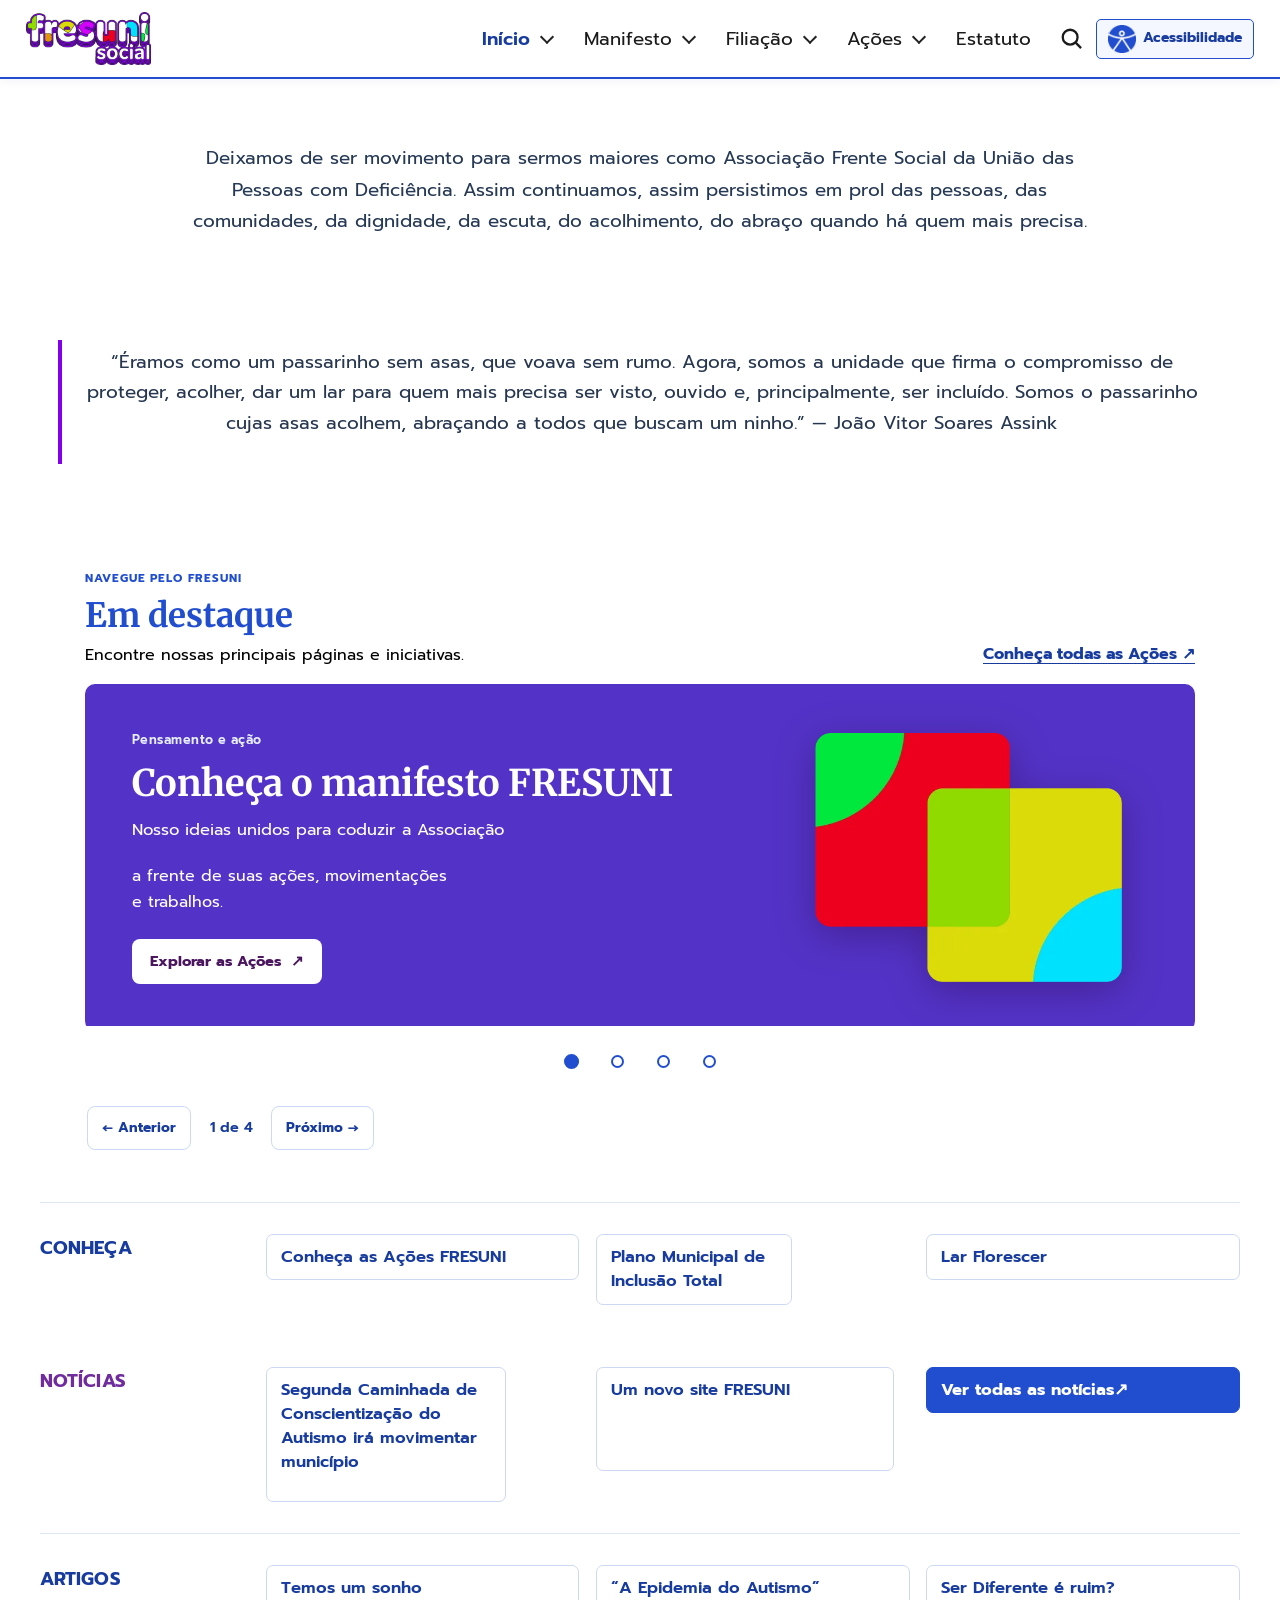
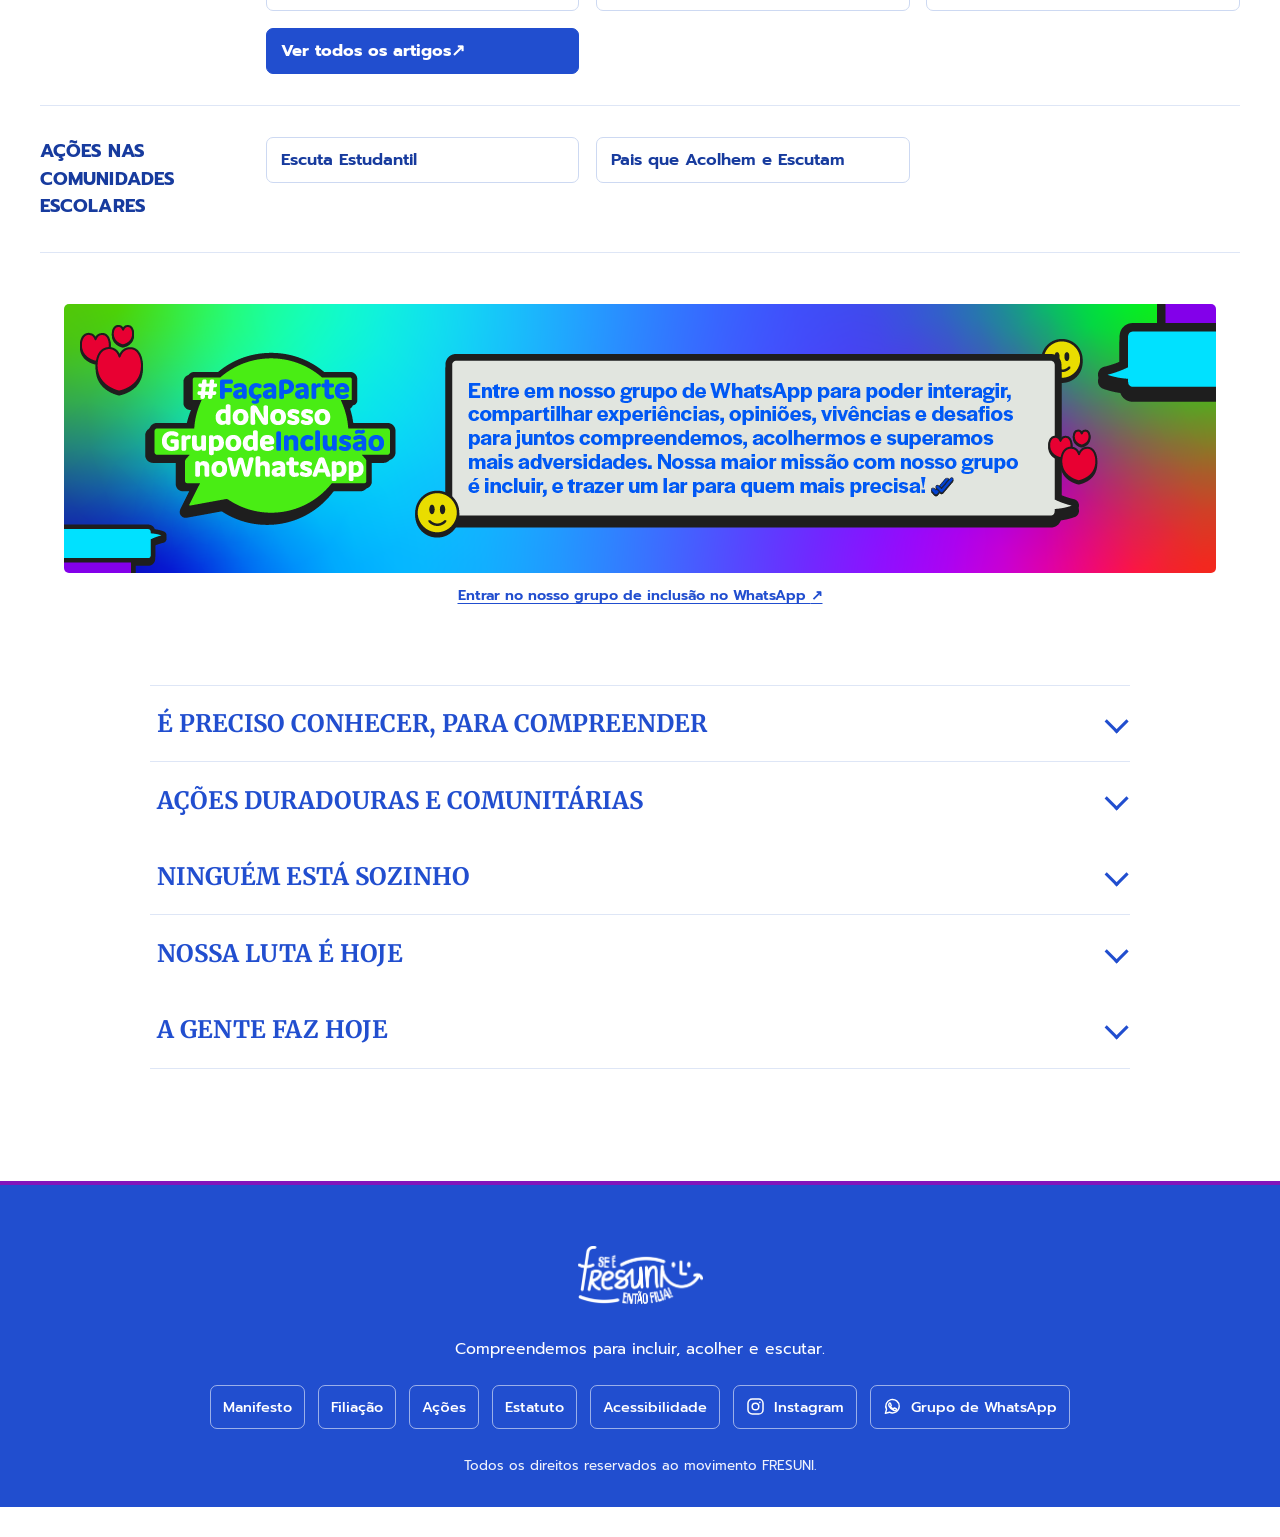
==== index.html @ cda32ac7 "Atualiza conteúdo do site FRESUNI pelo editor" ====
<!doctype html>
<html lang="pt-BR" style="--text-scale: 1.1; font-size: 17.6px;" data-lt-installed="true" class="js-motion"><head>
<meta charset="utf-8">
<meta content="width=device-width,initial-scale=1" name="viewport">
<meta content="#214ECF" name="theme-color">
<meta content="FRESUNI — acolhimento, escuta, dignidade e inclusão das pessoas com deficiência em Otacílio Costa." name="description">
<meta content="light" name="color-scheme">
<title>Início | FRESUNI</title>
<link href="https://fonts.googleapis.com" rel="preconnect"><link crossorigin="" href="https://fonts.gstatic.com" rel="preconnect"><link href="[data-uri]" rel="icon" type="image/png"><style>/* FRESUNI SOCIAL — reconstrução visual inspirada no site institucional. */
:root{--ink:#000;--purple:#8300ea;--purple-dark:#6b00bf;--muted:#4c4c4c;--line:#e5dde9;--surface:#fff;--paper:#fff;--text-scale:1;--focus:#d15c00;color-scheme:light;}
*{box-sizing:border-box}html{font-size:16px;scroll-padding-top:110px;scroll-behavior:smooth}body{margin:0;background:#fff;color:var(--ink);font:400 1rem/1.65 Prompt,Arial,sans-serif;-webkit-font-smoothing:antialiased;overflow-wrap:break-word}button,input,summary{font:inherit}button{cursor:pointer}a{color:var(--purple);text-underline-offset:.2em}a:hover{text-decoration:underline}a:focus-visible,button:focus-visible,summary:focus-visible,input:focus-visible{outline:3px solid var(--focus);outline-offset:4px;border-radius:2px}::selection{background:#edddff;color:#250047}[hidden],.site-page[hidden]{display:none!important}.sr-only{position:absolute!important;width:1px!important;height:1px!important;padding:0!important;margin:-1px!important;overflow:hidden!important;clip:rect(0,0,0,0)!important;white-space:nowrap!important;border:0!important}.skip-link{position:fixed;top:-100px;left:16px;z-index:500;background:#fff;padding:12px 18px;border:2px solid var(--purple)}.skip-link:focus{top:5px}h1,h2,h3{margin:0 0 .65em;font-family:Merriweather,Georgia,serif;font-weight:700;line-height:1.5;color:var(--purple)}p{margin:0 0 1.15em}blockquote{margin:0}svg{vertical-align:middle}
.site-header{background:#fff;position:sticky;top:0;z-index:200;border-bottom:1px solid transparent;transition:box-shadow .3s,border-color .3s}.site-header:has(.is-open),.site-header:has(.nav-open){box-shadow:0 10px 24px rgba(0,0,0,.06);border-color:#eee}.header-inner{min-height:77px;padding:6px clamp(18px,2vw,40px);display:flex;align-items:center;gap:22px;width:100%}.brand{display:inline-flex;align-items:center;margin-right:auto;flex-shrink:0}.brand img{width:125px;height:auto;display:block;transition:transform .25s}.brand:hover img{transform:translateY(-2px)}.main-nav{display:flex;align-items:center;gap:24px;margin-left:auto}.nav-group{display:flex;align-items:center;position:relative;gap:4px}.nav-root{color:#1b1b1b;text-decoration:none;font-size:1.16rem;line-height:1.4;font-weight:400;white-space:nowrap;transition:color .2s}.nav-root.active{font-weight:600}.nav-root:hover,.nav-root:focus-visible{color:var(--purple);text-decoration:none}.nav-drop{display:flex;align-items:center;justify-content:center;width:26px;height:34px;border:0;background:transparent;color:#222}.chevron{display:block;width:10px;height:10px;border:solid currentColor;border-width:0 2.5px 2.5px 0;transform:translateY(-2px) rotate(45deg);transition:transform .2s}.nav-group.is-open .chevron{transform:translateY(2px) rotate(225deg)}.subnav{position:absolute;display:none;top:calc(100% + 12px);right:-15px;min-width:245px;max-width:340px;background:white;border:1px solid var(--line);box-shadow:0 16px 35px #25004714;padding:7px;z-index:205;border-radius:5px}.nav-group.is-open .subnav{display:grid;gap:2px}.subnav a{padding:11px 13px;white-space:normal;font-size:.94rem;color:#161616;text-decoration:none;border-radius:3px}.subnav a:hover,.subnav a:focus-visible{background:#f6effc;color:var(--purple)}.header-actions{display:flex;align-items:center;gap:6px}.icon-button{border:0;background:transparent;color:#1a1a1a;width:37px;height:40px;display:grid;place-items:center;border-radius:5px}.icon-button:hover,.accessibility summary:hover{color:var(--purple);background:#faf5ff}.mobile-toggle{display:none}.accessibility{position:relative}.accessibility summary{display:flex;align-items:center;justify-content:center;list-style:none;width:38px;height:40px;border-radius:5px;cursor:pointer;color:#1a1a1a}.accessibility summary::-webkit-details-marker{display:none}.access-panel{position:absolute;right:0;top:calc(100% + 12px);width:min(320px,90vw);background:#fff;border:1px solid var(--line);box-shadow:0 14px 40px #0002;border-radius:6px;padding:18px;z-index:205}.panel-title{font-weight:700;margin-bottom:12px}.access-row{display:flex;align-items:center;justify-content:space-between;gap:10px;margin-bottom:12px}.stepper{display:flex;gap:5px}.stepper button,.access-choice,.access-reset{background:#fff;color:#111;border:1px solid #bababa;border-radius:4px;padding:8px 11px;min-height:40px}.access-choice,.access-reset{display:block;width:100%;text-align:left;margin-top:8px}.access-choice[aria-pressed="true"]{background:#27003c;color:#fff}.access-panel a{display:block;font-size:.88rem;margin-top:12px}
.home-wrap{max-width:1480px;margin:0 auto;padding:0 40px}.home-opening{padding:115px 0 24px;text-align:center}.opening-intro{font-size:1.16rem;line-height:1.6;max-width:1430px;margin:0 auto 72px}.opening-quote{font-size:1.16rem;line-height:1.65;max-width:1450px;margin:0 auto;text-align:center}.opening-quote p{margin:0}.opening-quote cite{font-style:normal;display:inline}.home-directory{margin:50px auto 0;max-width:1280px;padding-bottom:40px}.directory-row{display:grid;grid-template-columns:200px 1fr;gap:30px;align-items:start;margin:0 0 65px}.directory-row h2{font:700 1.15rem/1.5 Prompt,sans-serif;color:#000;text-align:center;letter-spacing:-.03em;margin:1px 0 0}.directory-links{display:grid;grid-template-columns:repeat(3,minmax(0,1fr));gap:22px 50px;align-items:start}.directory-links a{font-size:1.18rem;line-height:1.5;color:var(--purple);text-decoration:none;transition:transform .2s,color .2s}.directory-links a:hover{text-decoration:underline;text-underline-offset:5px;transform:translateX(3px)}.home-values{max-width:980px;margin:18px auto 100px;padding:12px 0}.value-section{margin:0 0 69px}.value-section h2{font:700 1.5rem/1.5 Merriweather,Georgia,serif;color:var(--purple);margin:0 0 19px}.value-section p{font-size:1rem;line-height:1.85}.closing-memory{font-family:Merriweather,Georgia,serif;font-weight:400;color:#313131;font-size:1.08rem;line-height:1.85;border-left:3px solid var(--purple);padding-left:20px;margin-top:37px}
.container{width:min(100% - 56px,1160px);margin:0 auto}.page-shell{padding-top:45px;padding-bottom:100px;min-height:60vh}.breadcrumbs{font-size:.85rem;color:#5a5a5a;display:flex;gap:10px;flex-wrap:wrap;margin-bottom:39px}.breadcrumbs a{text-decoration:none}.breadcrumb-sep{color:#999}.page-heading{padding-bottom:26px;max-width:900px}.eyebrow{display:block;text-transform:uppercase;font:600 .75rem/1.5 Prompt,sans-serif;letter-spacing:.09em;color:#6f6f6f;margin-bottom:10px}.page-heading h1{font:700 1.5rem/1.5 Merriweather,Georgia,serif;color:var(--purple);margin-bottom:12px}.page-lead{font-size:1.06rem;max-width:800px}.prose{max-width:880px;font-size:1rem;line-height:1.88}.prose h2{font:700 1.5rem/1.5 Merriweather,Georgia,serif;color:var(--purple);margin:44px 0 15px}.prose h3{font:700 1.22rem/1.6 Merriweather,Georgia,serif;color:var(--purple);margin:29px 0 12px}.prose p{margin-bottom:1.2em}.prose li{margin-bottom:.45em}.prose .heading-link{font:400 .7rem/1 Prompt,sans-serif;color:#9a9a9a;text-decoration:none}.reading-layout{display:grid;grid-template-columns:minmax(0,1fr) 232px;gap:54px;align-items:start}.reading-layout>.prose{max-width:none}.in-page-index{position:sticky;top:104px;border-left:2px solid var(--line);padding:16px 16px 16px 20px;max-height:calc(100vh - 130px);overflow-y:auto}.in-page-index h2{font:700 .98rem/1.6 Prompt,sans-serif;color:#222;margin:0 0 15px}.in-page-index a{display:block;text-decoration:none;font-size:.85rem;margin:8px 0}.in-page-index a:hover{text-decoration:underline}.axes-links{display:grid;gap:3px}.intro-note{margin-bottom:25px;border-left:4px solid var(--purple);padding:12px 19px;background:#fcf9fe}.intro-note p{margin:0}.pmit-controls{margin:45px 0 30px;border-top:1px solid var(--line);border-bottom:1px solid var(--line);padding:25px 0;display:flex;justify-content:space-between;gap:30px;align-items:center}.pmit-controls h2{margin:5px 0 10px}.pmit-search{min-width:290px}.pmit-search label{display:block;font-weight:600;margin-bottom:8px}.small-muted,.pmit-search p{font-size:.86rem;color:#555}.pmit-search input,input[type=search]{width:100%;padding:11px 12px;min-height:45px;border:1px solid #8c8c8c;border-radius:3px;background:#fff;color:#111}.axis-section{padding:23px 0 36px;border-bottom:1px solid var(--line);scroll-margin-top:120px}.axis-heading{margin-bottom:15px}.axis-heading .axis-tag{display:block;color:#333;font-weight:700;font-size:.85rem}.axis-heading h2{margin:2px 0 10px}.axis-total{font-size:.8rem;color:#555}.proposals{list-style:none;padding:0;margin:0;display:grid;gap:0}.proposals li{display:grid;grid-template-columns:34px 1fr;gap:12px;padding:14px 0;border-bottom:1px solid #f1eef3;scroll-margin-top:115px}.meta-number{font-size:.83rem;font-weight:700;color:var(--purple)}.axis-section h2{font-size:1.4rem}.return-links{margin-top:45px}.mobile-axes{display:none}.card-grid{display:grid;grid-template-columns:repeat(2,minmax(0,1fr));gap:22px;max-width:980px}.content-card{border:1px solid var(--line);background:#fff;padding:22px 25px;display:flex;flex-direction:column;align-items:start;text-decoration:none;min-height:165px;transition:border-color .22s,transform .22s,box-shadow .22s}.content-card:hover{border-color:var(--purple);transform:translateY(-3px);box-shadow:0 10px 20px #7300c911}.content-card h3{font:700 1.25rem/1.55 Merriweather,Georgia,serif;color:var(--purple);margin:7px 0}.content-card p{color:#333;font-size:.94rem}.card-eyebrow{font-size:.75rem;color:#666}.card-action{color:var(--purple);font-weight:600;font-size:.87rem;margin-top:auto}.collection-intro{max-width:750px}.btn{display:inline-flex;gap:8px;align-items:center;justify-content:center;min-height:44px;padding:9px 18px;text-decoration:none;border-radius:4px;font-weight:600;transition:background .2s,transform .2s}.btn.primary{background:var(--purple);color:white}.btn.primary:hover{background:var(--purple-dark);transform:translateY(-2px);text-decoration:none}.btn.secondary{border:1px solid var(--purple)}.text-list{padding-left:24px}.front-list p{padding:8px 0;border-bottom:1px solid #f1eef3}.people-list section{margin:0 0 35px}.people-list section p{font-size:1.08rem}.subpage-links{display:flex;gap:25px;flex-wrap:wrap;margin-top:35px}.form-embed{border:1px solid var(--line);width:min(100%,840px);margin:25px 0;background:#fff}.form-embed iframe{border:0;width:100%;min-height:780px;display:block}.statute-text{margin-top:35px;border-top:2px solid var(--line);padding-top:25px}.statute-text p{margin-bottom:11px;font-size:.95rem}.statute-text .statute-chapter{margin:48px 0 22px;font-size:1.25rem;text-transform:none}.statute-item{padding-left:21px}.statute-article{margin-top:20px;font-weight:500}.statute-title{font-weight:700;text-align:center}.site-footer{border-top:1px solid var(--line);background:#fff}.footer-inner{max-width:1100px;margin:auto;text-align:center;padding:40px 22px 26px}.footer-logo img{width:105px;height:auto}.footer-inner p{font-size:.95rem;margin:15px 0 20px}.footer-inner nav{display:flex;flex-wrap:wrap;justify-content:center;gap:12px 28px;margin-bottom:25px}.footer-inner nav a{font-size:.9rem;text-decoration:none}.footer-inner nav a:hover{text-decoration:underline}.footer-inner small{font-size:.75rem;color:#555}
#site-search{border:1px solid var(--line);background:#fff;width:min(650px,calc(100% - 24px));max-height:min(85vh,780px);padding:0;box-shadow:0 22px 70px #0003}#site-search::backdrop{background:#14001ec0}.search-dialog{padding:26px}.search-heading{display:flex;justify-content:space-between;gap:15px;align-items:center}.search-heading h2{font:700 1.4rem/1.5 Merriweather,Georgia,serif;color:var(--purple);margin:0}.search-dialog label{display:block;margin:20px 0 8px;font-weight:600}.search-status{font-size:.86rem;color:#5a5a5a;margin:14px 0}.search-results{max-height:43vh;overflow:auto;display:grid;gap:9px}.search-result{display:block;border:1px solid var(--line);padding:10px 13px;text-decoration:none}.search-result:hover{background:#fbf5ff}.search-result span,.search-result small,.search-result strong{display:block}.search-result strong{color:var(--purple)}.search-result small{color:#555;font-size:.83rem}.result-type{font-size:.72rem;color:#666}
.js-motion [data-reveal]{opacity:0;transform:translateY(13px);transition:opacity .75s ease,transform .75s ease}.js-motion [data-reveal].is-visible{opacity:1;transform:translateY(0)}.reduce-motion *, .reduce-motion *::before,.reduce-motion *::after{animation:none!important;transition:none!important;scroll-behavior:auto!important}
html.high-contrast{--purple:#51009a;--purple-dark:#32005c;--line:#666;--focus:#000}html.high-contrast body{background:#fff;color:#000}html.high-contrast .site-header{border-bottom:1px solid #000}html.high-contrast a{text-decoration:underline}html.high-contrast .btn.primary{background:#3c005a;color:#fff}
@media(max-width:1120px){.main-nav{gap:13px}.nav-root{font-size:1.02rem}.header-inner{padding-inline:20px}.directory-row{grid-template-columns:170px 1fr}.directory-links{column-gap:25px}}
@media(max-width:850px){.header-inner{min-height:73px}.brand img{width:113px}.mobile-toggle{display:grid}.main-nav{display:none;position:absolute;top:100%;left:0;right:0;background:white;border-top:1px solid var(--line);box-shadow:0 15px 30px #0001;padding:14px 24px 24px;max-height:calc(100dvh - 73px);overflow:auto;flex-direction:column;align-items:stretch;gap:5px}.main-nav.nav-open{display:flex}.nav-group{display:grid;grid-template-columns:1fr 46px;column-gap:0}.nav-root,.nav-drop{min-height:47px;display:flex;align-items:center}.nav-root{padding:8px 10px;font-size:1.05rem}.nav-drop{height:47px;width:46px}.subnav{position:static;grid-column:1/-1;max-width:none;width:100%;border:0;border-left:3px solid var(--purple);box-shadow:none;border-radius:0;padding-left:10px}.nav-group.is-open .subnav{display:grid}.opening-intro,.opening-quote{font-size:1.05rem}.home-opening{padding-top:70px}.directory-row{grid-template-columns:1fr;gap:16px;margin-bottom:48px}.directory-row h2{text-align:left}.directory-links{grid-template-columns:repeat(2,minmax(0,1fr));gap:14px 22px}.directory-links a{font-size:1.02rem}.home-wrap{padding-inline:26px}.reading-layout{grid-template-columns:1fr}.in-page-index{position:static;max-height:none}.desktop-index{display:none}.pmit-controls{flex-direction:column;align-items:stretch}.pmit-search{min-width:0}.form-embed iframe{min-height:700px}}
@media(max-width:560px){.header-inner{padding-inline:13px;gap:7px}.brand img{width:106px}.icon-button{width:34px}.home-wrap{padding:0 19px}.home-opening{padding-top:49px}.opening-intro{font-size:1rem;margin-bottom:45px}.opening-quote{font-size:1.02rem}.home-directory{margin-top:54px}.directory-row{margin-bottom:43px}.directory-links{grid-template-columns:1fr;gap:10px}.directory-row h2{font-size:1.12rem}.directory-links a{font-size:1.03rem}.home-values{margin-top:10px}.value-section{margin-bottom:48px}.value-section h2{font-size:1.25rem}.container{width:min(100% - 34px,1160px)}.page-shell{padding-top:27px;padding-bottom:65px}.breadcrumbs{margin-bottom:26px}.page-heading h1{font-size:1.5rem}.prose h2{font-size:1.35rem}.card-grid{grid-template-columns:1fr}.form-embed iframe{min-height:700px}.access-panel{right:-78px}.search-dialog{padding:17px}}
@media(prefers-reduced-motion:reduce){html{scroll-behavior:auto}.js-motion [data-reveal]{opacity:1!important;transform:none!important;transition:none!important}*,*::before,*::after{animation-duration:.01ms!important;transition-duration:.01ms!important}}
@media print{.site-header,.site-footer,.pmit-controls,.in-page-index,#site-search,.btn,.form-embed{display:none!important}body{color:#000!important;font-size:12pt}.page-shell{padding:0}.container{width:100%}.proposals li{break-inside:avoid}.js-motion [data-reveal]{opacity:1!important;transform:none!important}}


/* FRESUNI • melhorias de usabilidade e acessibilidade, 31/10/2026 */
.value-section{margin-bottom:14px}
.value-disclosure{border-bottom:1px solid var(--line)}
.value-summary{list-style:none;display:flex;justify-content:space-between;align-items:center;gap:16px;padding:19px 7px;min-height:70px;cursor:pointer;transition:background .2s ease,color .2s ease}
.value-summary::-webkit-details-marker{display:none}
.value-summary h2{margin:0;line-height:1.48}
.value-summary:hover{background:#f9f4fd}
.value-summary .disclosure-arrow{width:17px;height:17px;display:block;flex:0 0 17px;border-right:3px solid var(--purple);border-bottom:3px solid var(--purple);transform:rotate(45deg) translateY(-3px);transition:transform .22s ease}
.value-disclosure[open] .disclosure-arrow{transform:rotate(225deg) translateY(-3px)}
.value-content{padding:9px 12px 24px 7px;animation:expand-reading .24s ease both}
.value-content p{max-width:920px}
@keyframes expand-reading{from{opacity:.4;transform:translateY(-4px)}to{opacity:1;transform:translateY(0)}}
.whatsapp-invite{max-width:1152px;margin:8px auto 65px;text-align:center}
.whatsapp-banner{display:block;overflow:hidden;border-radius:5px;outline-offset:5px;transition:transform .25s ease,box-shadow .25s ease}
.whatsapp-banner img{display:block;width:100%;height:auto;object-fit:contain}
.whatsapp-banner:hover{transform:translateY(-2px);box-shadow:0 8px 20px #0002}
.whatsapp-underlink{font-weight:600;font-size:.9rem;margin:11px 0 0}
.site-page[data-route="/filiacao"] .page-heading{margin-inline:auto;text-align:center}
.site-page[data-route="/filiacao"] .page-article{max-width:940px;margin-inline:auto;text-align:center}
.site-page[data-route="/filiacao"] .form-embed{margin:26px auto;text-align:left}
.site-page[data-route="/filiacao"] .form-embed iframe{min-height:800px}
.pmit-form-embed{margin:24px auto;max-width:840px}
.pmit-form-embed iframe{min-height:800px}
.pmit-form-embed+ .small-muted{margin-top:12px}
.accessibility summary{width:auto;min-width:147px;padding:5px 11px;gap:7px;background:#f7efff;border:1px solid #8300ea;border-radius:5px;color:#6500b5;font-weight:700;line-height:1.3;font-size:.87rem}
.accessibility summary:hover{background:#ead8ff;color:#4f008e}
.access-panel{width:min(385px,94vw);max-height:min(76dvh,700px);overflow:auto;text-align:left}
.access-panel .panel-title{color:var(--purple);font-size:1.06rem;margin-bottom:6px}
.access-panel .panel-description,.access-panel .panel-hint{font-size:.82rem;line-height:1.55;color:#444;margin:5px 0 14px}
.access-choice,.access-reset{min-height:45px}
.access-choice[aria-pressed="true"]{background:#eee0ff;color:#350066;border-color:#8300ea;font-weight:700}
.floating-access{display:none;position:fixed;bottom:15px;left:15px;z-index:202;background:#8300ea;color:white;border:2px solid white;padding:8px 13px;border-radius:999px;font-size:.83rem;font-weight:700;min-height:46px;gap:8px;align-items:center;box-shadow:0 4px 18px #0005}
.floating-access:hover{background:#6500b5}
/* Tema escuro — cor das superfícies e textos, sem remover a identidade da marca. */
html.dark-mode{color-scheme:dark;--ink:#f8f4fc;--purple:#d9b0ff;--purple-dark:#e8cfff;--muted:#d5cddd;--line:#605569;--surface:#1b1721;--paper:#17131c;--focus:#ffdd68}
html.dark-mode body,html.dark-mode .site-page{background:#17131c;color:#f8f4fc}
html.dark-mode .site-header,html.dark-mode .site-footer,html.dark-mode .main-nav,html.dark-mode .subnav,html.dark-mode .access-panel,html.dark-mode .content-card,html.dark-mode .form-embed,html.dark-mode .search-result,html.dark-mode #site-search,html.dark-mode .access-choice,html.dark-mode .access-reset,html.dark-mode .stepper button{background:#211a29;color:#f8f4fc;border-color:#605569}
html.dark-mode .site-footer,html.dark-mode .site-header{border-color:#524858}
html.dark-mode .nav-root,html.dark-mode .nav-drop,html.dark-mode .icon-button,html.dark-mode .accessibility summary,html.dark-mode .subnav a,html.dark-mode .directory-row h2,html.dark-mode .breadcrumbs,html.dark-mode .breadcrumbs span,html.dark-mode .page-lead,html.dark-mode .eyebrow,html.dark-mode .axis-tag,html.dark-mode .axis-heading .axis-tag,html.dark-mode .axis-total,html.dark-mode .page-heading,html.dark-mode .footer-inner small,html.dark-mode .footer-inner p,html.dark-mode .content-card p,html.dark-mode .value-content,html.dark-mode .opening-quote,html.dark-mode .opening-intro,html.dark-mode .closing-memory,html.dark-mode .prose,html.dark-mode .small-muted,html.dark-mode .pmit-search p,html.dark-mode .pmit-controls,html.dark-mode .card-eyebrow,html.dark-mode .result-type,html.dark-mode .search-result small,html.dark-mode .search-status,html.dark-mode .in-page-index h2,html.dark-mode .access-panel .panel-description,html.dark-mode .access-panel .panel-hint{color:#f2e9fa}
html.dark-mode a,html.dark-mode .directory-links a,html.dark-mode .card-action{color:#dfb8ff}
html.dark-mode .subnav a:hover,html.dark-mode .subnav a:focus-visible,html.dark-mode .content-card:hover,html.dark-mode .value-summary:hover,html.dark-mode .search-result:hover,html.dark-mode .icon-button:hover{background:#352442;color:#fff}
html.dark-mode .accessibility summary{background:#2b2038;border-color:#cf9bff;color:#fff}
html.dark-mode .access-choice[aria-pressed="true"]{background:#48335b;color:#fff;border-color:#d9b0ff}
html.dark-mode input,html.dark-mode input[type=search]{background:#2b2433;color:#fff;border-color:#9b91a8}
html.dark-mode .intro-note{background:#2c2036;color:#fff}
html.dark-mode .proposals li,html.dark-mode .front-list p{border-color:#53485a}
html.dark-mode .meta-number,html.dark-mode .search-result strong{color:#dfb8ff}
html.dark-mode .btn.primary{background:#a651ed;color:#fff}
html.dark-mode .btn.secondary{color:#dfb8ff}
html.dark-mode .site-header:has(.is-open),html.dark-mode .site-header:has(.nav-open){box-shadow:0 10px 25px #0008}
html.dark-mode ::selection{background:#8e4ab5;color:#fff}
/* No alto contraste, o modo escuro utiliza amarelo de alta visibilidade. */
html.dark-mode.high-contrast{--ink:#fff;--purple:#ffe35e;--purple-dark:#ffffaf;--line:#fff;--focus:#49f6ff}
html.dark-mode.high-contrast body,html.dark-mode.high-contrast .site-page,html.dark-mode.high-contrast .site-header,html.dark-mode.high-contrast .site-footer,html.dark-mode.high-contrast .main-nav,html.dark-mode.high-contrast .subnav,html.dark-mode.high-contrast .access-panel,html.dark-mode.high-contrast .content-card,html.dark-mode.high-contrast #site-search{background:#000;color:#fff}
html.dark-mode.high-contrast a,html.dark-mode.high-contrast h1,html.dark-mode.high-contrast h2,html.dark-mode.high-contrast h3{color:#ffe35e}
html.dark-mode.high-contrast .nav-root,html.dark-mode.high-contrast .nav-drop,html.dark-mode.high-contrast .directory-row h2,html.dark-mode.high-contrast .site-header .icon-button,html.dark-mode.high-contrast .accessibility summary{color:#fff}
html.dark-mode.high-contrast .accessibility summary{background:#151515;border:2px solid #fff}
html.dark-mode.high-contrast .btn.primary{background:#ffe35e;color:#000}
/* Modo simplificado: maior, uma coluna e alvos amplos, mas sem apagar conteúdo. */
html.simple-mode{font-size:22px}
html.simple-mode body{line-height:1.75}
html.simple-mode *,html.simple-mode *::before,html.simple-mode *::after{scroll-behavior:auto!important;animation:none!important;transition:none!important}
html.simple-mode .header-inner{flex-wrap:wrap;min-height:76px}
html.simple-mode .main-nav{display:none;position:absolute;top:100%;left:0;right:0;background:var(--surface);border-top:1px solid var(--line);max-height:calc(100dvh - 80px);overflow-y:auto;flex-direction:column;align-items:stretch;gap:5px;padding:18px 24px;box-shadow:0 10px 20px #0002}
html.simple-mode .main-nav.nav-open{display:flex}
html.simple-mode .mobile-toggle{display:grid}
html.simple-mode .nav-group{display:grid;grid-template-columns:1fr 50px}
html.simple-mode .nav-root,html.simple-mode .nav-drop{min-height:54px}
html.simple-mode .nav-root{font-size:1.1rem;padding:10px}
html.simple-mode .nav-drop{width:50px;height:54px}
html.simple-mode .subnav{position:static;grid-column:1/-1;max-width:none;width:100%;box-shadow:none}
html.simple-mode .nav-group.is-open .subnav{display:grid}
html.simple-mode .home-wrap{max-width:900px;padding-inline:20px}
html.simple-mode .home-opening{padding-top:45px}
html.simple-mode .directory-row{display:block;margin-bottom:31px}
html.simple-mode .directory-row h2{text-align:left;margin-bottom:13px}
html.simple-mode .directory-links{display:grid;grid-template-columns:1fr;gap:9px}
html.simple-mode .directory-links a,html.simple-mode .subnav a{display:block;min-height:54px;padding:7px 3px;font-size:1rem;text-decoration:underline}
html.simple-mode .home-values{margin-top:24px}
html.simple-mode .reading-layout{display:block}
html.simple-mode .reading-layout .in-page-index{position:static;max-height:none;margin-top:30px}
html.simple-mode .card-grid{grid-template-columns:1fr}
html.simple-mode .pmit-controls{flex-direction:column;align-items:stretch}
html.simple-mode .value-summary{min-height:82px;padding:18px 8px}
html.simple-mode .btn,html.simple-mode .access-choice,html.simple-mode .access-reset,html.simple-mode .stepper button{min-height:54px;padding:12px 16px}
html.simple-mode .home-directory{margin-top:38px}
html.simple-mode .opening-intro{margin-bottom:30px}
html.simple-mode .accessibility summary{font-size:.85rem;min-height:52px}
html.simple-mode .access-panel{font-size:.85rem;max-height:75dvh}
html.simple-mode .js-motion [data-reveal]{opacity:1!important;transform:none!important}
@media(max-width:1030px){.main-nav{gap:10px}.accessibility summary{min-width:0;padding:9px}.accessibility .access-label{display:none}.header-inner{gap:10px}}
@media(max-width:850px){.floating-access{display:flex}.access-panel{position:fixed;top:auto;bottom:77px;left:12px;right:12px;width:auto;max-height:65dvh}.accessibility summary{min-width:43px;min-height:43px}.whatsapp-invite{margin-bottom:48px}}
@media(max-width:560px){.value-summary{min-height:62px}.value-summary h2{font-size:1.12rem}.whatsapp-underlink{font-size:.84rem}.access-panel{max-height:65dvh;overflow-y:auto}}
@media print{.floating-access,.whatsapp-invite,.accessibility{display:none!important}.value-content{display:block!important}.value-disclosure .value-content{visibility:visible!important}}


.whatsapp-mobile-copy{display:none}
@media(max-width:650px){
 .whatsapp-mobile-copy{display:block;text-align:left;margin:14px 0 6px;border-left:4px solid var(--purple);padding:11px 12px;font-size:1rem;line-height:1.7;color:var(--ink)}
 .whatsapp-underlink a{display:inline-flex;align-items:center;justify-content:center;min-height:48px;padding:10px 12px;border:1px solid var(--purple);border-radius:5px;text-decoration:none}
 .site-footer{padding-bottom:50px}
}
</style><style id="fresuni-motion-2026">
@media(prefers-reduced-motion:no-preference){
.js-motion [data-reveal][data-fresuni-motion]:not([data-fresuni-motion="none"]){transition-property:opacity,transform;transition-duration:var(--fresuni-motion-duration,760ms);transition-timing-function:cubic-bezier(.21,.72,.27,1)}
.js-motion [data-reveal][data-fresuni-motion="fade"]:not(.is-visible){transform:none}
.js-motion .directory-row[data-fresuni-motion]:nth-of-type(2){transition-delay:75ms}
.js-motion .directory-row[data-fresuni-motion]:nth-of-type(3){transition-delay:125ms}
.js-motion .directory-row[data-fresuni-motion]:nth-of-type(4){transition-delay:175ms}
.js-motion .content-card[data-fresuni-motion]:nth-child(2){transition-delay:70ms}
.js-motion .content-card[data-fresuni-motion]:nth-child(3){transition-delay:140ms}
.js-motion .content-card[data-fresuni-motion]:nth-child(4){transition-delay:210ms}
}
@media(hover:hover) and (prefers-reduced-motion:no-preference){
.js-motion a.content-card[data-reveal].is-visible:hover,.js-motion a.content-card[data-reveal].is-visible:focus-visible{transform:translateY(-4px)}
.directory-links a{transition:color .22s ease,background-color .22s ease,transform .22s ease}
.directory-links a:hover,.directory-links a:focus-visible{transform:translateX(3px)}
}
</style><style id="fresuni-motion-runtime-2026">
@media(prefers-reduced-motion:no-preference){
@keyframes fs-rise{from{opacity:0;transform:translateY(30px)}to{opacity:1;transform:translateY(0)}}
@keyframes fs-zoom{from{opacity:0;transform:scale(.91)}to{opacity:1;transform:scale(1)}}
@keyframes fs-left{from{opacity:0;transform:translateX(-38px)}to{opacity:1;transform:translateX(0)}}
@keyframes fs-right{from{opacity:0;transform:translateX(38px)}to{opacity:1;transform:translateX(0)}}
@keyframes fs-fade{from{opacity:0}to{opacity:1}}
html.js-motion [data-reveal].fresuni-enter{animation:fs-rise var(--fresuni-motion-duration,850ms) cubic-bezier(.19,.75,.25,1) both!important}
html.js-motion [data-reveal][data-fresuni-motion="zoom"].fresuni-enter{animation-name:fs-zoom!important}
html.js-motion [data-reveal][data-fresuni-motion="left"].fresuni-enter{animation-name:fs-left!important}
html.js-motion [data-reveal][data-fresuni-motion="right"].fresuni-enter{animation-name:fs-right!important}
html.js-motion [data-reveal][data-fresuni-motion="fade"].fresuni-enter{animation-name:fs-fade!important}
html.js-motion [data-reveal][data-fresuni-motion="none"].fresuni-enter{animation:none!important}
html.js-motion [data-reveal].fresuni-enter{animation-delay:0ms}
html.js-motion .directory-row.fresuni-enter:nth-of-type(2){animation-delay:110ms}
html.js-motion .directory-row.fresuni-enter:nth-of-type(3){animation-delay:200ms}
html.js-motion .directory-row.fresuni-enter:nth-of-type(4){animation-delay:280ms}
}
@media(prefers-reduced-motion:reduce){[data-reveal].fresuni-enter{animation:none!important}}
html.reduce-motion [data-reveal].fresuni-enter,html.simple-mode [data-reveal].fresuni-enter{animation:none!important}
</style><style id="fresuni-interactive-effects-2026">
/* Estilos públicos para as opções de efeitos e grade editadas no painel. */
@media(prefers-reduced-motion:no-preference){
 @keyframes fs-blur-in{from{opacity:0;filter:blur(8px);transform:translateY(12px)}to{opacity:1;filter:blur(0);transform:none}}
 @keyframes fs-pop-in{from{opacity:0;transform:scale(.78)}to{opacity:1;transform:scale(1)}}
 @keyframes fs-action-pulse{0%,100%{transform:scale(1)}50%{transform:scale(1.06)}}
 html.js-motion [data-reveal][data-fresuni-motion="blur"].fresuni-enter{animation-name:fs-blur-in!important}
 html.js-motion [data-reveal][data-fresuni-motion="pop"].fresuni-enter{animation-name:fs-pop-in!important}
 [data-fresuni-hover]{transition:transform .28s cubic-bezier(.18,.72,.3,1),box-shadow .28s ease,filter .28s ease}
 [data-fresuni-click="press"]:active{transform:translateY(2px) scale(.985)!important;filter:brightness(.94)}
 [data-fresuni-click="pulse"].fresuni-activated{animation:fs-action-pulse .42s ease-out!important}
 @media(hover:hover){
  [data-fresuni-hover="lift"]:hover,[data-fresuni-hover="lift"]:focus-visible{transform:translateY(-5px)!important;box-shadow:0 10px 25px #35034a30,0 2px 7px #35034a14}
  [data-fresuni-hover="glow"]:hover,[data-fresuni-hover="glow"]:focus-visible{box-shadow:0 0 0 3px #8300ea19,0 7px 20px #8300ea3d}
  [data-fresuni-hover="grow"]:hover,[data-fresuni-hover="grow"]:focus-visible{transform:scale(1.035)!important}
 }
}
[data-fresuni-counter]{font-variant-numeric:tabular-nums}
@media(max-width:660px){
 .card-grid>[data-fresuni-grid-span],.directory-links>[data-fresuni-grid-span]{grid-column:auto!important;max-width:100%!important}
}
@media(prefers-reduced-motion:reduce){
 [data-fresuni-hover],[data-fresuni-click]{animation:none!important;transition:none!important;transform:none!important}
}
html.reduce-motion [data-fresuni-hover]:hover,
html.reduce-motion [data-fresuni-hover]:focus-visible,
html.simple-mode [data-fresuni-hover]:hover,
html.simple-mode [data-fresuni-hover]:focus-visible,
html.reduce-motion [data-fresuni-click],
html.simple-mode [data-fresuni-click]{
 transform:none!important;animation:none!important;box-shadow:none!important;filter:none!important
}
</style><style id="fresuni-page-meta-style">.site-page .fresuni-page-meta{box-sizing:border-box;max-width:1120px;margin:30px auto 14px;padding:14px 18px 8px;border-top:2px solid var(--primary,#8300ea);display:flex;flex-wrap:wrap;align-items:center;gap:6px 28px;color:var(--ink,#444);font:400 .84rem/1.6 Prompt,Arial,sans-serif;overflow-wrap:anywhere}.fresuni-page-meta span{display:inline-flex;flex-wrap:wrap;gap:4px;align-items:baseline}.fresuni-page-meta strong{font-weight:600}.fresuni-page-meta time{font-variant-numeric:tabular-nums}@media(max-width:600px){.site-page .fresuni-page-meta{margin:25px 16px 14px;padding:12px 0 8px;gap:6px;display:flex;flex-direction:column;align-items:flex-start}}</style><style id="fresuni-flow-grid-style">
/* Grade inteligente: mantém o fluxo natural, nunca usa posicionamento absoluto. */
.fresuni-flow-grid[data-fresuni-flow-grid]{display:grid!important;grid-template-columns:repeat(12,minmax(0,1fr))!important;grid-auto-flow:row!important;align-items:start!important;gap:clamp(8px,1.5vw,20px)!important;max-width:100%;box-sizing:border-box}
.fresuni-flow-grid[data-fresuni-flow-grid]>*:not(.sr-only){grid-column:span var(--fresuni-flow-span,12)!important;width:auto!important;max-width:100%!important;min-width:0!important;margin-left:0!important;margin-right:0!important;box-sizing:border-box;overflow-wrap:anywhere}
.fresuni-flow-grid[data-fresuni-flow-grid]>.directory-row{margin-bottom:12px!important}
.fresuni-flow-grid[data-fresuni-flow-grid]>.directory-links{display:grid;min-width:0}
.fresuni-flow-grid[data-fresuni-flow-grid]>.opening-quote{max-width:100%;text-align:center}
.fresuni-flow-grid[data-fresuni-flow-grid]>.content-card{min-width:0}
.fresuni-flow-grid[data-fresuni-flow-grid] a,.fresuni-flow-grid[data-fresuni-flow-grid] h1,.fresuni-flow-grid[data-fresuni-flow-grid] h2,.fresuni-flow-grid[data-fresuni-flow-grid] h3,.fresuni-flow-grid[data-fresuni-flow-grid] p{overflow-wrap:anywhere}
@media(max-width:720px){.fresuni-flow-grid[data-fresuni-flow-grid]{grid-template-columns:minmax(0,1fr)!important;row-gap:16px!important}.fresuni-flow-grid[data-fresuni-flow-grid]>*:not(.sr-only){grid-column:1/-1!important;max-width:100%!important;width:100%!important}}
</style><style id="fresuni-archive-styles">.fresuni-year-index,.fresuni-initiatives{margin:42px 0 14px}.fresuni-year-index h2,.fresuni-initiatives h2,.fresuni-archive-month h2{font:700 1.35rem/1.5 Merriweather,Georgia,serif;color:var(--purple,#8300ea);margin:0 0 12px}.fresuni-initiatives .card-grid{margin-top:22px}.fresuni-year-link{display:inline-flex;gap:12px;align-items:center;flex-wrap:wrap;padding:16px 22px;text-decoration:none;border:1px solid #d9c5e9;border-radius:12px;background:#faf7fd;color:var(--purple,#8300ea)}.fresuni-year-link:focus-visible{outline:3px solid #8300ea;outline-offset:4px}.fresuni-archive-month{margin:34px 0 46px}.fresuni-original-date{font-size:.87rem;color:#555}.fresuni-editorial-note{margin:24px 0;padding:15px 18px;background:#f6f2fa;border-left:4px solid #8300ea;font-size:.94rem;line-height:1.65}.fresuni-story-source{font-size:.91rem;overflow-wrap:anywhere}.fresuni-archive-month .card-grid,.fresuni-initiatives-grid{grid-auto-flow:row}</style><style id="fresuni-layout-polish-v2">
/* Alinhamento de todas as chamadas centrais, sem largura fixa herdada do editor. */
.site-page[data-route="/"] .home-opening{width:100%;max-width:100%;min-width:0;box-sizing:border-box;display:flex;flex-direction:column;align-items:center;gap:0}
.site-page[data-route="/"] .home-opening>.opening-intro{box-sizing:border-box;width:min(100%,960px);max-width:100%;min-width:0;margin:0 auto clamp(28px,5vw,66px);padding:0 clamp(6px,2vw,18px);text-align:center;overflow-wrap:break-word;word-break:normal}
.site-page[data-route="/"] .home-opening>.opening-quote{box-sizing:border-box;width:min(100%,1190px);max-width:100%;margin-inline:auto;padding-inline:clamp(4px,2vw,16px);overflow-wrap:break-word}
.site-page .page-heading,.site-page .collection-intro{max-width:min(100%,900px);box-sizing:border-box}
.site-page .page-lead{min-width:0;overflow-wrap:break-word}
.site-page .container,.site-page .home-wrap,.site-page .page-shell{box-sizing:border-box;min-width:0}
@media(max-width:720px){.site-page[data-route="/"] .home-opening{padding-top:clamp(40px,9vw,80px)}.site-page[data-route="/"] .home-opening>.opening-intro{width:100%;padding-inline:0;font-size:clamp(1rem,3.7vw,1.16rem)}.site-page[data-route="/"] .home-opening>.opening-quote{width:100%}}
</style><style id="fresuni-custom-box-style">
.fresuni-info-box{display:block;box-sizing:border-box;position:relative;min-width:0;max-width:100%;width:100%;margin:22px 0;padding:24px clamp(17px,2vw,30px);border:1px solid #c8a5e8;border-radius:14px;background:#faf6ff;color:inherit;overflow-wrap:break-word;box-shadow:0 5px 22px rgba(54,18,90,.07)}
.fresuni-info-box h3{font:700 clamp(1rem,2vw,1.2rem)/1.45 Prompt,Arial,sans-serif;color:var(--purple,#8300ea);margin:0 0 9px}
.fresuni-info-box p{margin:0;line-height:1.75}
.fresuni-info-box[data-fresuni-box-theme="minimal"]{background:transparent;border:1px solid #bbb;box-shadow:none}
.fresuni-info-box[data-fresuni-box-theme="outline"]{background:transparent;border:2px solid var(--purple,#8300ea);box-shadow:none}
.fresuni-info-box[data-fresuni-box-theme="soft"]{background:#faf6ff;border:1px solid #c8a5e8}
.fresuni-info-box[data-fresuni-box-theme="accent"]{background:#f5eaff;border-left:5px solid var(--purple,#8300ea)}
html.dark-mode .fresuni-info-box{background:#292033;color:#f8f4fc;border-color:#8a64a7}html.dark-mode .fresuni-info-box h3{color:#e3b8ff}
@media(max-width:720px){.fresuni-info-box{padding:17px 16px;margin:15px 0;width:100%;max-width:100%}}
</style>
<style id="fresuni-mobile-pdf-and-navigation-2026">
.fresuni-file-actions{display:flex;flex-wrap:wrap;align-items:center;gap:12px;margin:14px 0}
.fresuni-file-actions a{min-height:48px;min-width:0;display:inline-flex;align-items:center;justify-content:center;text-align:center;max-width:100%;white-space:normal;padding:13px 18px;border-radius:9px;overflow-wrap:anywhere}
.fresuni-file-actions .fresuni-open-pdf{border:1.5px solid #8300ea;color:#6b00bf;background:#fff;text-decoration:none;font-weight:600}
.fresuni-file-actions .fresuni-open-pdf:hover,.fresuni-file-actions .fresuni-open-pdf:focus-visible{background:#f4e7ff}
.accessibility summary svg{width:28px;height:28px;flex-shrink:0}
@media(max-width:560px){.fresuni-file-actions{display:flex;flex-direction:column;align-items:stretch}.fresuni-file-actions a{width:100%;min-height:52px;padding:14px 12px;font-size:1rem}}
@media(min-width:851px) and (max-width:1230px){
.header-inner{min-height:73px}.mobile-toggle{display:grid}
.main-nav{display:none;position:absolute;top:100%;left:0;right:0;background:#fff;border-top:1px solid var(--line);box-shadow:0 15px 30px #0001;padding:14px 24px 24px;max-height:calc(100dvh - 73px);overflow:auto;flex-direction:column;align-items:stretch;gap:5px}
.main-nav.nav-open{display:flex}
.nav-group{display:grid;grid-template-columns:1fr 46px;column-gap:0}
.nav-root,.nav-drop{min-height:47px;display:flex;align-items:center}
.nav-root{padding:8px 10px;font-size:1.05rem}.nav-drop{height:47px;width:46px}
.subnav{position:static;grid-column:1/-1;max-width:none;width:100%;border:0;border-left:3px solid var(--purple);box-shadow:none;border-radius:0;padding-left:10px}
.nav-group.is-open .subnav{display:grid}
}
</style><style id="fresuni-media-styles">

/* FRESUNI: galeria e banner responsivos — sem interferir nos blocos existentes. */
.fresuni-photo-gallery,.fresuni-site-banner{width:100%;max-width:1100px;margin:clamp(20px,4vw,42px) auto;min-width:0;box-sizing:border-box}
.fresuni-photo-gallery>h2{font-family:Merriweather,Georgia,serif;color:var(--purple,#8300ea);font-size:clamp(1.3rem,2.4vw,2rem);margin:0 0 17px}
.fresuni-gallery-grid{display:grid;grid-template-columns:repeat(3,minmax(0,1fr));gap:clamp(9px,1.7vw,19px)}
.fresuni-gallery-grid figure{margin:0;min-width:0}
.fresuni-gallery-zoom{appearance:none;border:0;background:transparent;padding:0;width:100%;display:block;cursor:zoom-in;border-radius:10px;overflow:hidden;box-shadow:0 2px 14px #20003715}
.fresuni-gallery-zoom:focus-visible,.fresuni-banner-link:focus-visible{outline:3px solid var(--purple,#8300ea);outline-offset:4px}
.fresuni-gallery-grid img{display:block;width:100%;aspect-ratio:4/3;height:auto;object-fit:cover;transition:transform .25s ease}
.fresuni-gallery-zoom:hover img{transform:scale(1.025)}
.fresuni-gallery-grid figcaption{font-family:Prompt,Arial,sans-serif;font-size:.87rem;line-height:1.45;color:#444;padding:7px 2px 0;overflow-wrap:anywhere}
.fresuni-site-banner{position:relative}
.fresuni-banner-image{display:block;aspect-ratio:16/6;width:100%;overflow:hidden;border-radius:14px;background:#f1ecf6}
.fresuni-site-banner[data-banner-ratio="standard"] .fresuni-banner-image{aspect-ratio:16/9}
.fresuni-banner-image img{display:block;width:100%;height:100%;object-fit:cover}
.fresuni-banner-image a{display:block;width:100%;height:100%;color:inherit;text-decoration:none}
.fresuni-banner-text{padding:12px 4px 0;font-family:Prompt,Arial,sans-serif}
.fresuni-banner-text h2{color:var(--purple,#8300ea);font-size:clamp(1.15rem,2.1vw,1.65rem);line-height:1.3;margin:0 0 5px}
.fresuni-banner-text p{margin:0;color:#444;line-height:1.55;overflow-wrap:anywhere}
.fresuni-gallery-lightbox{max-width:min(1100px,96vw);max-height:96dvh;width:max-content;border:0;border-radius:12px;padding:14px;background:#fff;color:#141414;box-shadow:0 15px 80px #0008;overflow:auto}
.fresuni-gallery-lightbox::backdrop{background:#110818cc}
.fresuni-gallery-lightbox img{display:block;max-width:min(1050px,calc(96vw - 30px));max-height:75dvh;width:auto;height:auto;object-fit:contain;margin:auto}
.fresuni-gallery-lightbox p{font:400 14px/1.5 Prompt,Arial,sans-serif;max-width:70ch;margin:9px 0 0}
.fresuni-gallery-lightbox button{display:block;margin:0 0 9px auto;padding:7px 12px;border:1px solid #ddd;border-radius:7px;background:#fff;cursor:pointer;font:600 14px Prompt,Arial,sans-serif}
@media(max-width:760px){.fresuni-gallery-grid{grid-template-columns:repeat(2,minmax(0,1fr))}.fresuni-banner-image{aspect-ratio:16/10}}
@media(max-width:480px){.fresuni-gallery-grid{grid-template-columns:1fr}.fresuni-gallery-grid img{aspect-ratio:4/3}.fresuni-site-banner[data-banner-ratio="standard"] .fresuni-banner-image{aspect-ratio:4/3}}
@media(prefers-reduced-motion:reduce){.fresuni-gallery-grid img{transition:none}.fresuni-gallery-zoom:hover img{transform:none}}

</style><style id="fresuni-program-integration-style">

/* Organização temática de projetos FRESUNI — preservada pelo editor e em novas publicações. */
.fresuni-long-term-notice{margin:25px auto 33px;padding:20px 23px;background:#f7f2fc;border-left:4px solid var(--purple,#8300ea);border-radius:9px;line-height:1.68;max-width:1100px;box-sizing:border-box;color:#34283f}
.fresuni-long-term-notice strong{font-weight:700}
#fresuni-initiative-framework{max-width:1100px;margin:0 auto 38px}
#fresuni-initiative-framework>h2,.fresuni-program-steps h2{font:700 clamp(1.4rem,2.3vw,2rem)/1.4 Merriweather,Georgia,serif;color:var(--purple,#8300ea)}
#fresuni-initiative-framework>p{line-height:1.7;color:var(--ink,#444);margin:12px 0 24px}
.fresuni-programs{display:grid;grid-template-columns:repeat(2,minmax(0,1fr));gap:18px}
.fresuni-program-card{box-sizing:border-box;min-width:0;padding:22px;background:var(--surface,#fff);border:1px solid #e5d5ee;border-radius:12px;box-shadow:0 5px 20px #4000600a;line-height:1.62;overflow-wrap:anywhere}
.fresuni-program-kicker{display:block;font:600 .76rem/1.45 Prompt,Arial,sans-serif;color:#6c387e;letter-spacing:.02em;margin-bottom:10px}
.fresuni-program-card h3{font:700 1.24rem/1.45 Merriweather,Georgia,serif;color:var(--purple,#8300ea);margin:0 0 10px}
.fresuni-program-card p{margin:0 0 12px;color:var(--ink,#444)}
.fresuni-program-phase{font-size:.88rem}
.fresuni-program-lead{display:inline-block;padding:9px 14px;margin:4px 0 12px;background:var(--purple,#8300ea);color:#fff!important;text-decoration:none;border-radius:7px;font:600 .88rem/1.5 Prompt,Arial,sans-serif}
.fresuni-program-lead:focus-visible,.fresuni-program-card a:focus-visible{outline:3px solid var(--purple,#8300ea);outline-offset:3px}
.fresuni-program-card .fresuni-program-list-title{font-weight:650;font-size:.89rem;margin:4px 0 7px}
.fresuni-program-card ul{margin:0;padding-left:22px}.fresuni-program-card li{margin:5px 0}.fresuni-program-card li a{color:var(--purple,#8300ea)}
.fresuni-program-steps{margin:30px 0;padding:21px 24px;background:#f9f6fc;border-radius:10px}
.fresuni-program-steps ol{padding-left:24px;line-height:1.75}.fresuni-program-steps li{margin:7px 0}.fresuni-program-steps p{line-height:1.65}
.fresuni-program-overview{border-top:2px solid #dfc3ed;margin:35px auto 18px;padding:17px 0 0;max-width:900px;line-height:1.72;overflow-wrap:anywhere}
.fresuni-program-overview h2{color:var(--purple,#8300ea);font:700 1.32rem/1.5 Merriweather,Georgia,serif}
.fresuni-program-overview ul{padding-left:25px}.fresuni-program-overview li{margin:6px 0}.fresuni-program-overview a,.fresuni-initiative-affiliation a{color:var(--purple,#8300ea)}
.fresuni-initiative-affiliation{border-left:3px solid var(--purple,#8300ea);background:#f9f6fc;padding:12px 15px;margin:15px 0 25px!important;border-radius:5px;line-height:1.65}
@media(max-width:730px){.fresuni-programs{grid-template-columns:1fr}.fresuni-long-term-notice,.fresuni-program-card,.fresuni-program-steps{padding:16px}}

</style><style id="fresuni-ux-navigation-2026">

/* FRESUNI — navegação visual acessível e agrupamento claro, mantendo identidade original. */
#fresuni-home-highlights{max-width:1130px;width:100%;margin:clamp(24px,4vw,45px) auto 48px;box-sizing:border-box;padding:0 10px}
.fresuni-highlights-header{display:flex;justify-content:space-between;align-items:end;gap:22px;margin:0 0 17px}
.fresuni-highlights-header h2{font:700 clamp(1.5rem,3vw,2.1rem)/1.3 Merriweather,Georgia,serif;color:var(--purple,#8300ea);margin:4px 0 5px}
.fresuni-highlights-header p{margin:0;color:var(--ink,#3c3341);line-height:1.5}
.fresuni-highlights-header>a{color:var(--purple,#8300ea);font-weight:650;text-underline-offset:4px;text-align:right;flex-shrink:0}
.fresuni-highlights-eyebrow{font:650 .73rem/1.4 Prompt,Arial,sans-serif;color:var(--purple,#8300ea);letter-spacing:.08em}
.fresuni-highlights-track{border-radius:17px;overflow:hidden;background:#3d115f}
.fresuni-highlight{display:grid;grid-template-columns:minmax(0,1.45fr) minmax(210px,1fr);min-height:295px;position:relative;overflow:hidden;color:#fff;box-sizing:border-box}
.fresuni-highlight[hidden]{display:none!important}
.fresuni-highlight[data-fresuni-theme="violet"]{background:linear-gradient(115deg,#47126c 0%,#7a2ca8 70%,#9f61c7 100%)}
.fresuni-highlight[data-fresuni-theme="lilac"]{background:linear-gradient(120deg,#5d2781 0%,#8b4ab9 62%,#b885d7 100%)}
.fresuni-highlight[data-fresuni-theme="deep"]{background:linear-gradient(115deg,#391454 0%,#6f2697 63%,#9253b0 100%)}
.fresuni-highlight-content{position:relative;z-index:1;display:flex;flex-direction:column;justify-content:center;align-items:start;padding:clamp(21px,4vw,47px);min-width:0}
.fresuni-highlight-kicker{font:600 .79rem/1.5 Prompt,Arial,sans-serif;color:#f6e7ff;letter-spacing:.035em}
.fresuni-highlight-content h3{font:700 clamp(1.5rem,3vw,2.3rem)/1.25 Merriweather,Georgia,serif;color:#fff;margin:10px 0}
.fresuni-highlight-content p{font:400 clamp(.91rem,1.6vw,1.03rem)/1.65 Prompt,Arial,sans-serif;margin:0 0 20px;max-width:60ch;color:#fff}
.fresuni-highlight-link{color:#4a145e!important;background:#fff;padding:11px 18px;border-radius:8px;font:700 .92rem/1.5 Prompt,Arial,sans-serif;text-decoration:none;display:inline-flex;gap:10px;align-items:center}
.fresuni-highlight-picture{display:grid;place-items:center;position:relative;overflow:hidden;padding:27px;min-width:0}
.fresuni-highlight-picture::before{content:"";position:absolute;width:125%;aspect-ratio:1;border:1px solid #ffffff60;border-radius:50%;box-shadow:0 0 0 30px #ffffff10,0 0 0 85px #ffffff0c;transform:translate(10%,3%)}
.fresuni-highlight-picture img{display:block;position:relative;z-index:1;max-width:100%;max-height:235px;width:auto;height:auto;object-fit:contain;filter:drop-shadow(0 9px 19px #26003355)}
.fresuni-highlight[data-fresuni-photo="true"] .fresuni-highlight-picture img{width:100%;height:250px;max-height:250px;object-fit:cover;border-radius:9px}
.fresuni-highlights-controls{display:flex;align-items:center;justify-content:flex-start;gap:11px;flex-wrap:wrap;padding:13px 2px 0}
.fresuni-highlights-controls button{background:#fff;border:1px solid #d8bfe9;border-radius:8px;color:var(--purple,#8300ea);padding:9px 14px;cursor:pointer;font:650 .86rem/1.45 Prompt,Arial,sans-serif}
.fresuni-highlights-controls button:hover{background:#f8f2fc}
.fresuni-highlights-controls [data-fresuni-slide-autoplay]{margin-left:auto;font-weight:500}
.fresuni-highlights-count{font:600 .9rem/1.45 Prompt,Arial,sans-serif;color:var(--ink,#393039);min-width:58px;text-align:center}
.fresuni-highlights-controls button:focus-visible,.fresuni-highlight-link:focus-visible,.fresuni-highlights-header>a:focus-visible{outline:3px solid #7a22b1;outline-offset:3px}
.fresuni-areas-bridge{padding:13px 17px;border-left:3px solid var(--purple,#8300ea);background:#f9f5fc;border-radius:4px;line-height:1.6}
.fresuni-areas-bridge a{color:var(--purple,#8300ea);font-weight:650}
.fresuni-programs{display:grid;grid-template-columns:1fr;gap:24px}
.fresuni-program-card{padding:clamp(16px,2.5vw,24px);border-radius:13px}
.fresuni-program-card-heading h3{font-size:clamp(1.2rem,2.4vw,1.5rem)}
.fresuni-program-card-heading>p{max-width:80ch;margin:0 0 17px;line-height:1.55}
.fresuni-action-tile-grid{display:grid;grid-template-columns:repeat(3,minmax(0,1fr));gap:13px}
.fresuni-action-tile{display:flex;flex-direction:column;gap:8px;padding:16px;min-width:0;min-height:160px;border:1px solid #e0cde9;border-radius:10px;background:#fbf9fd;color:var(--ink,#352d3a)!important;text-decoration:none;box-sizing:border-box;overflow-wrap:anywhere;transition:border-color .2s,box-shadow .2s,transform .2s}
.fresuni-action-tile:hover{border-color:var(--purple,#8300ea);box-shadow:0 6px 21px #38006020;transform:translateY(-2px)}
.fresuni-action-tile:focus-visible{outline:3px solid var(--purple,#8300ea);outline-offset:3px}
.fresuni-action-tile strong{font:650 clamp(.92rem,1.4vw,1.04rem)/1.4 Prompt,Arial,sans-serif;color:var(--purple,#8300ea)}
.fresuni-action-tile-type{font:650 .7rem/1.3 Prompt,Arial,sans-serif;letter-spacing:.025em;text-transform:uppercase;color:#654576}
.fresuni-action-tile-summary{font:400 .86rem/1.55 Prompt,Arial,sans-serif;color:var(--ink,#444);flex:1}
.fresuni-action-tile-link{font:650 .86rem/1.3 Prompt,Arial,sans-serif;color:var(--purple,#8300ea)}
.fresuni-action-find{margin:21px 0 27px;display:grid;gap:7px}
.fresuni-action-find label{font:650 1rem/1.5 Prompt,Arial,sans-serif}
.fresuni-action-find input{border:1px solid #ae8cc8;background:#fff;color:#251b2d;border-radius:9px;padding:12px 14px;font:400 1rem/1.4 Prompt,Arial,sans-serif;width:100%;max-width:620px;min-height:45px;box-sizing:border-box}
#fresuni-action-search-count{margin:0;color:#5b5060;font-size:.88rem}
.fresuni-program-card[hidden],.fresuni-action-tile[hidden]{display:none!important}
.fresuni-front-related{display:block;padding:8px 0 2px;font:400 .89rem/1.65 Prompt,Arial,sans-serif}
.fresuni-front-related-label{font-weight:650}
.fresuni-front-related a{display:inline-block;padding:4px 8px;margin:2px 5px 2px 0;border-radius:6px;background:#f3e9fa;color:var(--purple,#8300ea);text-decoration:underline;text-underline-offset:3px}
.fresuni-front-related a:focus-visible{outline:3px solid var(--purple,#8300ea);outline-offset:2px}
.fresuni-directory-see-all{font-weight:650!important}
@media(max-width:920px){.fresuni-action-tile-grid{grid-template-columns:repeat(2,minmax(0,1fr))}}
@media(max-width:710px){.fresuni-highlight{grid-template-columns:1fr;min-height:0}.fresuni-highlight-content{padding:25px 22px 12px}.fresuni-highlight-picture{padding:10px 18px 27px;min-height:145px}.fresuni-highlight-picture img{max-height:140px}.fresuni-highlights-header{align-items:start}.fresuni-highlights-header>a{align-self:center;font-size:.87rem;max-width:150px}.fresuni-highlights-controls [data-fresuni-slide-autoplay]{margin-left:0}.fresuni-action-tile-grid{grid-template-columns:1fr}}
@media(prefers-reduced-motion:reduce){.fresuni-action-tile{transition:none}.fresuni-action-tile:hover{transform:none}}


/* Indicador de avanço automático: colocado sobre a base do banner, sem
   interferir nos botões ou na leitura por tecnologias assistivas. */
#fresuni-home-highlights .fresuni-highlights-timeline{position:relative;z-index:2;height:5px;margin-top:-5px;overflow:hidden;border-radius:0 0 17px 17px;background:rgba(255,255,255,.26);pointer-events:none}
#fresuni-home-highlights .fresuni-highlights-timeline[hidden]{display:none!important}
#fresuni-home-highlights .fresuni-highlights-timeline-fill{display:block;width:100%;height:100%;background:#fff;box-shadow:0 0 8px rgba(255,255,255,.35);transform:scaleX(0);transform-origin:left center}
@keyframes fresuni-highlight-arrival{from{opacity:.72;transform:translateY(5px)}to{opacity:1;transform:translateY(0)}}
@media(prefers-reduced-motion:no-preference){html:not(.reduce-motion):not(.simple-mode) #fresuni-home-highlights .fresuni-highlight[data-fresuni-current]{animation:fresuni-highlight-arrival .3s cubic-bezier(.2,.7,.25,1) both}}
html.reduce-motion #fresuni-home-highlights .fresuni-highlights-timeline,
html.simple-mode #fresuni-home-highlights .fresuni-highlights-timeline{display:none!important}
@media(prefers-reduced-motion:reduce){#fresuni-home-highlights .fresuni-highlights-timeline{display:none!important}}

/* Preferência de leitura do carrossel no menu Acessibilidade. */
.fresuni-carousel-reading-speed{display:block;font-size:.88rem;font-weight:650;line-height:1.5;margin:13px 0 6px}
.fresuni-carousel-reading-speed select{display:block;box-sizing:border-box;width:100%;min-height:44px;margin-top:6px;padding:8px 10px;color:#192c54;background:#fff;border:1px solid #9baac5;border-radius:6px;font:inherit}
.fresuni-carousel-reading-speed select:focus-visible{outline:3px solid #214ECF;outline-offset:2px}

/* Seletores acessíveis dos destaques: bolinhas visuais com área de toque de 44px.
   CSS independente das regras de foto, cor e fundo de cada banner. */
#fresuni-home-highlights .fresuni-slide-picker{
 display:flex;flex-wrap:wrap;align-items:center;justify-content:center;
 gap:2px;max-width:100%;padding:9px 6px;margin:0 auto;
}
#fresuni-home-highlights .fresuni-slide-picker [hidden]{display:none!important}
#fresuni-home-highlights .fresuni-slide-dot{
 -webkit-appearance:none;appearance:none;border:0;border-radius:50%;
 background:transparent;color:#214ECF;box-sizing:border-box;
 width:44px;height:44px;min-width:44px;min-height:44px;padding:0;
 display:grid;place-items:center;cursor:pointer;touch-action:manipulation;
}
#fresuni-home-highlights .fresuni-slide-dot::before{
 content:"";width:13px;height:13px;border:2px solid currentColor;
 border-radius:50%;background:transparent;box-sizing:border-box;
 transition:background-color .15s ease,transform .15s ease;
}
#fresuni-home-highlights .fresuni-slide-dot[aria-current="true"]::before{
 background:currentColor;transform:scale(1.16);
}
#fresuni-home-highlights .fresuni-slide-dot:hover::before{transform:scale(1.25)}
#fresuni-home-highlights .fresuni-slide-dot:focus-visible{
 outline:3px solid #214ECF;outline-offset:-3px;border-radius:9px;
}
html.high-contrast #fresuni-home-highlights .fresuni-slide-dot{color:#000}
@media(prefers-reduced-motion:reduce){
 #fresuni-home-highlights .fresuni-slide-dot::before{transition:none}
}

/* Pictograma de acessibilidade FRESUNI, azul institucional: símbolo enviado pelo usuário.
   O nome acessível do comando continua fornecido por texto e aria-label. */
.accessibility summary .fresuni-access-pictogram,
.floating-access .fresuni-access-pictogram{
 display:block;object-fit:contain;aspect-ratio:1;flex:none;background:transparent;
}
.accessibility summary .fresuni-access-pictogram{width:28px;height:28px}
.floating-access .fresuni-access-pictogram{width:20px;height:20px}
</style><style id="fresuni-blue-brand-2026">

/* FRESUNI — identidade institucional minimalista, 03/11/2026.
   Azul #214ECF é a cor principal; roxo é somente apoio.
   Os estilos não substituem ajustes inline feitos no Editor. */
:root{
 --fresuni-brand:#214ECF;
 --fresuni-brand-dark:#173B9E;
 --fresuni-brand-navy:#142D75;
 --fresuni-logo-purple:#8215BB;
 --fresuni-blue-light:#EDF3FF;
 --fresuni-blue-border:#D7E2FA;
 --purple:#214ECF;
 --purple-dark:#173B9E;
 --focus:#214ECF;
}
body,.site-page{background:#FFF}
.site-header{
 background:#FFF;
 border-bottom:2px solid var(--fresuni-brand);
 box-shadow:0 2px 9px rgba(17,42,105,.055);
}
.site-header .nav-root[href="#/"],.site-header .nav-root.active{color:var(--fresuni-brand-dark)}
.site-header .nav-root:hover,.site-header .nav-root:focus-visible,
.site-header .subnav a:hover,.site-header .subnav a:focus-visible{color:var(--fresuni-brand-dark)}
.site-header .icon-button:hover,.site-header .nav-drop:hover,
.site-header .accessibility summary:hover{background:var(--fresuni-blue-light)}
.site-header .nav-root:focus-visible,.site-header .nav-drop:focus-visible,
.site-header .icon-button:focus-visible{outline:3px solid var(--fresuni-brand);outline-offset:3px}
.site-header .accessibility summary{border-color:var(--fresuni-brand);background:#F4F7FF;color:var(--fresuni-brand-dark)}
.site-header .subnav{border-color:var(--fresuni-blue-border)}
.site-header .subnav a:hover,.site-header .subnav a:focus-visible{background:#EDF3FF}
.page-shell > .page-heading{
 background:transparent;border:0;border-bottom:1px solid var(--fresuni-blue-border);
 border-radius:0;box-shadow:none;padding:0 0 24px;margin-bottom:clamp(20px,4vw,34px);
}
.page-shell > .page-heading .eyebrow,.page-shell > .page-heading h1{color:var(--fresuni-brand)}
.page-shell > .page-heading .page-lead{color:#263955}
.site-page[data-route="/"] .home-opening{
 background:transparent;border:0;border-radius:0;box-shadow:none;
 padding:clamp(35px,5vw,64px) clamp(4px,2vw,18px) clamp(12px,3vw,27px);
 isolation:auto;
}
.site-page[data-route="/"] .home-opening::before{content:none}
.site-page[data-route="/"] .home-opening .opening-intro{
 color:#263955;line-height:1.7;margin-bottom:clamp(24px,3.7vw,42px);
}
.site-page[data-route="/"] .home-opening > blockquote{
 background:transparent;border-radius:0;box-shadow:none;max-width:100%;
}
.site-page[data-route="/"] .home-opening blockquote p{color:#273750}
#fresuni-home-highlights{margin:clamp(30px,4vw,48px) auto clamp(34px,4.5vw,52px)}
.fresuni-highlights-header h2,.fresuni-highlights-eyebrow{color:var(--fresuni-brand)}
.fresuni-highlights-header > a{color:var(--fresuni-brand-dark)}
.fresuni-highlights-track{
 background:transparent;border:0;box-shadow:none;border-radius:10px;overflow:hidden;
}
.fresuni-highlight[data-fresuni-theme="violet"]{background:#214ECF}
.fresuni-highlight[data-fresuni-theme="lilac"]{background:#2447AC}
.fresuni-highlight[data-fresuni-theme="deep"]{background:#192F7A}
.fresuni-highlight::before,.fresuni-highlight-picture::before{content:none}
.fresuni-highlight-kicker{color:#E8EFFF}
.fresuni-highlight-link{color:#173B9E}
.fresuni-highlights-controls button{
 color:var(--fresuni-brand-dark);border-color:#CBD9F7;background:#FFF;min-height:44px;
}
.fresuni-highlights-controls button:hover{background:#EDF3FF;border-color:var(--fresuni-brand)}
.fresuni-highlights-count{color:var(--fresuni-brand-dark)}
.home-directory{
 padding:0;background:transparent;border:0;border-radius:0;
 box-shadow:none;margin-block:clamp(28px,4vw,52px);
}
.home-directory .directory-row{
 position:relative;gap:clamp(15px,2vw,30px);
 margin:0;padding:clamp(20px,3vw,31px) 0;
 background:#FFF;border:0;border-bottom:1px solid #DEE6F6;border-radius:0;box-shadow:none;
}
.home-directory .directory-row:first-child{border-top:1px solid #DEE6F6}
.home-directory .directory-row:nth-of-type(2),
.home-directory .directory-row:nth-of-type(3),
.home-directory .directory-row:nth-of-type(4){background:#FFF;border-left:0}
.home-directory .directory-row h2{color:var(--fresuni-brand-dark);text-align:left;letter-spacing:.005em}
.home-directory .directory-row:nth-of-type(2) h2{color:#702B9D}
.home-directory .directory-row:nth-of-type(3) h2,
.home-directory .directory-row:nth-of-type(4) h2{color:var(--fresuni-brand-dark)}
.home-directory .directory-links{gap:clamp(10px,1.3vw,18px)}
.home-directory .directory-links a{
 display:inline-flex;align-items:center;justify-content:flex-start;
 max-width:100%;min-height:45px;height:auto;
 padding:10px 14px;border:1px solid #CDD9F2;border-radius:7px;
 background:#FFF;color:#173B9E;font-size:clamp(.95rem,1.3vw,1.05rem);
 line-height:1.45;font-weight:550;text-decoration:none;overflow-wrap:anywhere;
 transition:background-color .18s ease,border-color .18s ease,color .18s ease;
}
.home-directory .directory-links a:hover,.home-directory .directory-links a:focus-visible{
 background:#EDF3FF;border-color:var(--fresuni-brand);color:var(--fresuni-brand-dark);
 box-shadow:none;
}
.home-directory .directory-links .fresuni-directory-see-all{
 background:var(--fresuni-brand);color:#FFF;border-color:var(--fresuni-brand);
}
.home-directory .directory-links .fresuni-directory-see-all:hover{
 background:var(--fresuni-brand-dark);color:#FFF;
}
.home-values .value-section,.home-values .value-section:nth-of-type(2),
.home-values .value-section:nth-of-type(3),.home-values .value-section:nth-of-type(4),
.home-values .value-section:nth-of-type(5){
 border:0;border-bottom:1px solid #DEE6F6;border-radius:0;
 box-shadow:none;background:#FFF;padding:0;margin:0;
}
.home-values .value-section:first-child{border-top:1px solid #DEE6F6}
.home-values .value-section .value-disclosure{border:0}
.home-values .value-summary{
 border-radius:4px;min-height:70px;padding:20px 7px;
 transition:background-color .18s ease;
}
/* Todos os cinco títulos de valores usam o mesmo azul oficial.
   Cores individuais aplicadas no editor prevalecem via estilo inline. */
.home-values .value-summary h2{color:var(--fresuni-brand)}
.home-values .value-summary:hover{background:#F3F6FD}
.home-values .value-content{padding-bottom:23px}
.fresuni-program-card,.fresuni-program-card:nth-child(2),.fresuni-program-card:nth-child(3),
.fresuni-program-card:nth-child(5),.fresuni-program-card:nth-child(6),.fresuni-program-card:nth-child(7){
 background:#FFF;border-color:#DCE5F7;border-top:3px solid var(--fresuni-brand);
}
.fresuni-program-card:nth-child(2),.fresuni-program-card:nth-child(5){border-top-color:var(--fresuni-logo-purple)}
.fresuni-program-card .fresuni-program-card-heading h3,.fresuni-action-tile strong{color:var(--fresuni-brand-dark)}
.fresuni-action-tile{background:#FFF;border-color:#DCE5F7;box-shadow:none}
.fresuni-action-tile:hover,.fresuni-action-tile:focus-visible{
 border-color:var(--fresuni-brand);box-shadow:0 5px 15px rgba(33,78,207,.08);
}
.fresuni-action-tile .fresuni-action-tile-link{color:var(--fresuni-brand-dark)}
.fresuni-action-tile-type{color:#485875}
.fresuni-action-find{background:#F6F8FE;border:1px solid #D8E4FA}
.fresuni-areas-bridge,.fresuni-long-term-notice{
 background:#F5F8FF;border-left-color:var(--fresuni-brand);color:#223452;
}
.fresuni-front-related a{background:#F3F6FE;color:var(--fresuni-brand-dark)}
.fresuni-program-steps{background:#F6F8FE}
.fresuni-program-steps h2,#fresuni-initiative-framework > h2{color:var(--fresuni-brand-dark)}
.site-footer{border-top:4px solid #8215BB;background-color:#214ECF;background-image:none;color:#FFF}
.site-footer::before,.site-footer .footer-inner::after{content:none}
.site-footer .footer-inner{max-width:1100px;padding:clamp(38px,5vw,55px) 22px 29px}
.site-footer .footer-logo{
 display:inline-flex;align-items:center;justify-content:center;
 padding:0;background:transparent;border:0;border-radius:0;box-shadow:none;
}
.site-footer .footer-logo img{width:110px;height:auto;display:block}
.site-footer .footer-inner > p{color:#FFF;font-size:.98rem;margin:19px 0 22px}
.site-footer .footer-inner nav{gap:9px 13px;margin-bottom:23px}
.site-footer .footer-inner nav a{
 display:inline-flex;gap:9px;align-items:center;justify-content:center;
 min-height:44px;padding:9px 12px;border:1px solid rgba(255,255,255,.55);
 border-radius:7px;background:transparent;color:#FFF;text-decoration:none;
 font-weight:500;line-height:1.45;
}
.site-footer .footer-inner nav a:hover,.site-footer .footer-inner nav a:focus-visible{
 background:rgba(255,255,255,.14);border-color:#FFF;text-decoration:underline;
}
.site-footer .footer-inner nav a:focus-visible,.site-footer .footer-logo:focus-visible{
 outline:3px solid #FFF;outline-offset:4px;
}
.site-footer .footer-inner small{color:#EFF2FC;font-size:.84rem;line-height:1.65}
.site-footer .fresuni-social-icon{width:19px;height:19px;flex:none;display:block;color:currentColor}
@media(max-width:850px){
 .home-directory .directory-row{grid-template-columns:1fr;gap:14px}
 .home-directory .directory-links{grid-template-columns:repeat(2,minmax(0,1fr))}
 .page-shell>.page-heading{padding:0 0 20px}
}
@media(max-width:560px){
 .home-directory .directory-links{grid-template-columns:1fr}
 .home-directory .directory-row{padding:21px 0}
 .site-page[data-route="/"] .home-opening{padding:35px 0 10px}
 .site-footer .footer-inner nav a{flex:1 1 140px}
}
html.dark-mode body,html.dark-mode .site-page{background:#171B2A;color:#F7F8FF}
html.dark-mode .site-header{background:#211C30;border-bottom-color:#6E88D7}
html.dark-mode .home-directory .directory-row,
html.dark-mode .home-values .value-section,
html.dark-mode .site-page[data-route="/"] .home-opening{background:#171B2A;border-color:#4E5D83}
html.dark-mode .home-directory .directory-links a,
html.dark-mode .fresuni-program-card,html.dark-mode .fresuni-action-tile{
 background:#252C40;color:#F7F8FF;border-color:#6578A3;
}
html.dark-mode .site-page[data-route="/"] .home-opening .opening-intro,
html.dark-mode .site-page[data-route="/"] .home-opening blockquote p,
html.dark-mode .home-directory .directory-row h2,
html.dark-mode .home-values .value-summary h2,
html.dark-mode .page-shell > .page-heading .page-lead{color:#F7F8FF}
html.dark-mode .page-shell > .page-heading{border-color:#4E5D83}
html.dark-mode .site-footer{background-color:#152D72;color:#FFF}
html.high-contrast .site-footer{background-color:#000;color:#FFF}
html.high-contrast .site-header{background:#FFF;border-color:#000}
html.high-contrast .home-directory .directory-row,html.high-contrast .home-values .value-section{
 background:#FFF;color:#000;border-color:#000;
}
html.high-contrast .home-directory .directory-links a{
 background:#FFF;color:#000;border-color:#000;text-decoration:underline;
}
html.high-contrast .home-directory .directory-links .fresuni-directory-see-all{
 background:#000;color:#FFF;
}
html.reduce-motion *,html.reduce-motion *::before,html.reduce-motion *::after,
html.simple-mode *,html.simple-mode *::before,html.simple-mode *::after{
 animation:none!important;transition:none!important;scroll-behavior:auto!important;
}
@media(prefers-reduced-motion:reduce){
 .site-page[data-route="/"] *,#fresuni-home-highlights *{animation:none!important;transition:none!important}
}
@media print{.site-footer{background:#FFF;color:#000}}

</style><style id="fresuni-carousel-fullslide-style-2026">
/* Um slide do carrossel pode ser banner integral, sem cobrir ou perder o conteúdo
   do formato texto + imagem, que permanece restaurável pelo Editor. */
#fresuni-home-highlights .fresuni-highlight[data-fresuni-carousel-mode="full-image"]{
 display:block;min-height:0;background:transparent;overflow:hidden;
}
#fresuni-home-highlights .fresuni-highlight[data-fresuni-carousel-mode="full-image"]>.fresuni-highlight-content,
#fresuni-home-highlights .fresuni-highlight[data-fresuni-carousel-mode="full-image"]>.fresuni-highlight-picture{
 display:none!important;
}
#fresuni-home-highlights .fresuni-highlight-full-link{
 display:block;width:100%;max-width:100%;overflow:hidden;
 background:transparent;text-decoration:none;border-radius:10px;
}
#fresuni-home-highlights .fresuni-highlight-full-link img{
 display:block;width:100%;height:auto;max-height:620px;
 object-fit:contain;object-position:center;
 border:0;border-radius:10px;box-shadow:none;
}
#fresuni-home-highlights .fresuni-highlight-full-link:focus-visible{
 outline:3px solid #214ECF;outline-offset:4px;
}
@media(max-width:620px){
 #fresuni-home-highlights .fresuni-highlight-full-link img{
  max-height:70vh;height:auto;width:100%;object-fit:contain;
 }
}
@media(prefers-reduced-motion:reduce){
 #fresuni-home-highlights .fresuni-highlight-full-link,
 #fresuni-home-highlights .fresuni-highlight-full-link img{
  animation:none!important;transition:none!important;
 }
}
</style><style id="fresuni-home-banner-style-2026">
/* Banner completo em imagem: sem corte, sem sobreposição e sem textos visuais. */
#fresuni-home-banner-list:empty{display:none}
#fresuni-home-banner-list{
 width:100%;max-width:1152px;margin:clamp(24px,4vw,44px) auto;
 display:grid;gap:clamp(16px,2.4vw,26px);min-width:0
}
#fresuni-home-banner-list .fresuni-home-banner{
 width:100%;max-width:100%;margin:0;background:transparent;
 border:0;box-shadow:none;min-width:0
}
#fresuni-home-banner-list .fresuni-banner-image{
 width:100%;height:auto;aspect-ratio:auto;overflow:visible;
 border-radius:0;background:transparent;
}
#fresuni-home-banner-list .fresuni-banner-image a{
 display:block;width:100%;height:auto;border-radius:9px;
 text-decoration:none;color:inherit;overflow:hidden;
}
#fresuni-home-banner-list .fresuni-banner-image img{
 display:block;width:100%;height:auto;aspect-ratio:auto;max-height:none;
 object-fit:contain;border-radius:9px;
}
#fresuni-home-banner-list .fresuni-banner-image a:focus-visible{
 outline:3px solid #214ECF;outline-offset:4px;
}
@media(max-width:600px){#fresuni-home-banner-list{margin:22px auto;gap:14px}}
@media(prefers-reduced-motion:reduce){
 #fresuni-home-banner-list *,#fresuni-home-banner-list *::before,
 #fresuni-home-banner-list *::after{animation:none!important;transition:none!important}
}
@media print{#fresuni-home-banner-list .fresuni-banner-image img{max-width:100%;height:auto}}
</style><style id="fresuni-logo-layout-style-2026">
/* As marcas são opcionais e independentes. A altura nunca é esticada. */
.site-header .header-inner>.brand,.site-header .main-nav>.fresuni-menu-logo,
.site-footer .footer-inner>.footer-logo{
 box-sizing:border-box;max-width:100%;min-width:0;align-items:center;justify-content:center;
}
.site-header .header-inner>.brand img,
.site-header .main-nav>.fresuni-menu-logo img,
.site-footer .footer-inner>.footer-logo img{
 display:block;width:var(--fresuni-logo-width,125px)!important;
 max-width:100%!important;height:auto!important;max-height:115px;
 aspect-ratio:auto;object-fit:contain;box-sizing:border-box;
}
.site-header .header-inner>.brand{order:0;flex:0 0 auto}
.site-header .header-inner>.main-nav{order:1}
.site-header .header-inner>.header-actions{order:2}
.site-header .header-inner>.brand[data-fresuni-logo-position="right"]{
 order:3;margin-left:clamp(8px,1.2vw,16px);margin-right:0
}
.site-header .main-nav>.fresuni-menu-logo{
 display:inline-flex;flex:0 0 auto;order:-1;
 max-width:125px;max-height:58px;padding:2px 4px;
 border-radius:6px;text-decoration:none;
}
.site-header .main-nav>.fresuni-menu-logo img{max-height:54px}
.site-header .main-nav>.fresuni-menu-logo[data-fresuni-logo-position="end"]{order:999;margin-left:auto}
.site-footer .footer-inner>.footer-logo{max-width:100%;width:max-content;margin-inline:auto}
.site-footer .footer-inner>.footer-logo[data-fresuni-logo-position="left"]{
 display:flex;margin-left:0;margin-right:auto
}
.site-footer .footer-inner>.footer-logo[data-fresuni-logo-position="right"]{
 display:flex;margin-left:auto;margin-right:0
}
.site-footer .footer-inner>.footer-logo img{max-height:180px}
.site-header .main-nav>.fresuni-menu-logo:focus-visible,
.site-header .header-inner>.brand:focus-visible,
.site-footer .footer-inner>.footer-logo:focus-visible{
 outline:3px solid #214ECF;outline-offset:4px
}
@media(max-width:1230px){
 .site-header .main-nav>.fresuni-menu-logo{max-width:100%;justify-content:flex-start;padding:8px}
 .site-header .main-nav>.fresuni-menu-logo img{max-height:64px}
 .site-header .main-nav>.fresuni-menu-logo[data-fresuni-logo-position="end"]{margin-left:0}
}
@media(max-width:570px){
 .site-header .header-inner>.brand img{max-height:68px}
 .site-footer .footer-inner>.footer-logo img{max-height:125px}
}
@media print{
 .site-header .header-inner>.brand img,.site-footer .footer-inner>.footer-logo img{height:auto!important}
}
</style><link rel="stylesheet" href="https://fonts.googleapis.com/css2?family=Prompt:ital,wght@0,100;0,200;0,300;0,400;0,500;0,600;0,700;0,800;0,900;1,100;1,200;1,300;1,400;1,500;1,600;1,700;1,800;1,900&amp;family=Merriweather:ital,wght@0,300..900;1,300..900&amp;display=swap"><style id="fresuni-extra-effects">.directory-links > [data-fresuni-block="quick-item"],.directory-links > [data-fresuni-block="text"]{min-width:0;max-width:100%;overflow-wrap:anywhere} @media(prefers-reduced-motion:no-preference){.js-motion [data-fresuni-motion]:not([data-fresuni-motion="none"]):not(.is-visible){opacity:0}.js-motion [data-fresuni-motion="slide"]:not(.is-visible){transform:translateY(24px)}.js-motion [data-fresuni-motion="zoom"]:not(.is-visible){transform:scale(.96)}.js-motion [data-fresuni-motion="left"]:not(.is-visible){transform:translateX(-24px)}.js-motion [data-fresuni-motion="right"]:not(.is-visible){transform:translateX(24px)}.js-motion [data-fresuni-motion]:not([data-fresuni-motion="none"]){transition:opacity var(--fresuni-motion-duration,650ms) ease,transform var(--fresuni-motion-duration,650ms) ease}.js-motion [data-fresuni-motion].is-visible{opacity:1;transform:none}}@media(prefers-reduced-motion:reduce){[data-fresuni-motion]{opacity:1!important;transform:none!important;transition:none!important}}</style></head>
<body class="homepage">
<a class="skip-link" href="#conteudo">Pular para o conteúdo principal</a>
<header class="site-header" id="topo">
<div class="header-inner">
<a aria-label="FRESUNI Social — voltar ao início" class="brand" href="#/"><img alt="FRESUNI Social" height="53" src="[data-uri]" width="125" data-fresuni-alt-kind="functional"></a>
<nav aria-label="Navegação principal" class="main-nav" id="menu-principal">
<div class="nav-group"><a class="nav-root active" href="#/" aria-current="page">Início</a><button aria-controls="sub-inicio" aria-expanded="false" aria-label="Abrir submenu Início" class="nav-drop" type="button"><span aria-hidden="true" class="chevron"></span></button><div class="subnav" id="sub-inicio"><a href="#/">Página inicial</a><a href="#/noticias">Notícias</a><a href="#/artigos">Artigos</a><a href="#/acessibilidade">Acessibilidade</a></div></div>
<div class="nav-group"><a class="nav-root" href="#/manifesto">Manifesto</a><button aria-controls="sub-manifesto" aria-expanded="false" aria-label="Abrir submenu Manifesto" class="nav-drop" type="button"><span aria-hidden="true" class="chevron"></span></button><div class="subnav" id="sub-manifesto"><a href="#/manifesto">Manifesto</a><a href="#/manifesto/frentes">Frentes</a><a href="#/manifesto/direcao">Direção</a></div></div>
<div class="nav-group"><a class="nav-root" href="#/filiacao">Filiação</a><button aria-controls="sub-filiacao" aria-expanded="false" aria-label="Abrir submenu Filiação" class="nav-drop" type="button"><span aria-hidden="true" class="chevron"></span></button><div class="subnav" id="sub-filiacao"><a href="#/filiacao">Sobre a filiação</a><a href="#/solicitacao-de-materiais">Solicitação de Materiais</a></div></div>
<div class="nav-group"><a class="nav-root" href="#/acoes">Ações</a><button aria-controls="sub-acoes" aria-expanded="false" aria-label="Abrir submenu Ações" class="nav-drop" type="button"><span aria-hidden="true" class="chevron"></span></button><div class="subnav" id="sub-acoes" data-fresuni-menu-policy="atalhos-fixos-2026-11">
<a href="#/acoes" data-fresuni-menu-fixed="true">Conheça as Ações FRESUNI</a>
<a href="#/acoes/pmit" data-fresuni-menu-fixed="true">PMIT</a>
<a href="#/acoes/pais-que-lutam-e-incluem" data-fresuni-menu-fixed="true">Pais que Acolhem e Escutam</a>
<a href="#/acoes/escuta-estudantil" data-fresuni-menu-fixed="true">Escuta Estudantil</a>
</div></div>
<a class="nav-root solo" href="#/estatuto">Estatuto</a>
</nav>
<div class="header-actions"><button aria-label="Pesquisar no site" class="icon-button search-trigger" data-search-open="" title="Pesquisar" type="button"><svg aria-hidden="true" fill="none" height="25" stroke="currentColor" stroke-width="2.2" viewBox="0 0 24 24" width="25"><circle cx="10.7" cy="10.7" r="7.1"></circle><path d="m16 16 5.2 5.2"></path></svg></button>
<details class="accessibility" id="accessibility-menu"><summary aria-label="Abrir ferramentas de acessibilidade" title="Ferramentas de acessibilidade: tamanho, contraste, claro ou escuro e leitura simplificada"><img class="fresuni-access-pictogram" src="[data-uri]" width="28" height="28" alt="" aria-hidden="true" decoding="async" data-fresuni-alt-kind="decorative"><span class="access-label">Acessibilidade</span></summary><div class="access-panel"><p class="panel-title">Ferramentas de acessibilidade</p><p class="panel-description">Ajuste a leitura do site de acordo com suas necessidades. Suas escolhas ficam salvas neste navegador.</p><div class="access-row"><span>Tamanho do texto</span><div class="stepper"><button aria-label="A−, diminuir tamanho do texto" data-font="decrease" type="button">A−</button><button aria-label="A+, aumentar tamanho do texto" data-font="increase" type="button">A+</button></div></div><button aria-pressed="false" class="access-choice" data-contrast="" type="button">Ativar alto contraste</button><button aria-pressed="false" class="access-choice" data-theme="" type="button">Ativar modo escuro</button><button aria-pressed="false" class="access-choice access-simple" data-simple="" type="button">Ativar navegação simplificada e ampliada</button><button aria-pressed="false" class="access-choice" data-motion="" type="button">Reduzir animações</button><button aria-pressed="true" class="access-choice" data-carousel-auto-off="" type="button">Retomar avanço automático dos destaques</button><label class="fresuni-carousel-reading-speed" for="fresuni-carousel-min-duration">Tempo para ler cada destaque<select id="fresuni-carousel-min-duration" data-carousel-min-duration=""><option value="0">Tempo definido pelo FRESUNI</option><option value="20">Pelo menos 20 segundos</option><option value="30">Pelo menos 30 segundos</option><option value="45">Pelo menos 45 segundos</option></select></label><p class="panel-hint">O modo simplificado aumenta textos e botões, usa uma coluna e reduz os movimentos.</p><button class="access-reset" data-reset="" type="button">Restaurar preferências</button><a href="#/acessibilidade">Sobre a acessibilidade do site</a></div></details>
<button aria-controls="menu-principal" aria-expanded="false" aria-label="Abrir menu" class="icon-button mobile-toggle" data-menu-toggle="" type="button"><svg aria-hidden="true" fill="none" height="26" stroke="currentColor" stroke-width="2" viewBox="0 0 24 24" width="26"><path d="M4 6h16M4 12h16M4 18h16"></path></svg></button></div></div></header>
<main id="conteudo" tabindex="-1">
<div class="site-page" data-route="/" data-title="Início" data-editor-group="inicio" data-fresuni-dates="off"><div class="home-wrap">
<section aria-label="Apresentação do FRESUNI" class="home-opening"><h1 class="sr-only" tabindex="-1">FRESUNI Social — Frente Social da União das Pessoas com Deficiência</h1><p class="opening-intro is-visible" data-reveal="" data-lt-tmp-id="lt-78334" data-gramm="false" data-fresuni-motion="slide" style="box-sizing: border-box; display: block; width: 947.111px; max-width: 100%; min-height: 129.639px; height: auto; overflow-wrap: anywhere; text-align: center;"><span style="font-size: 1.16rem;">Deixamos de ser movimento para sermos maiores como Associação Frente Social da União das Pessoas com Deficiência. Assim continuamos, assim persistimos em prol das pessoas, das comunidades, da dignidade, da escuta, do acolhimento, do abraço quando há quem mais precisa.</span></p><blockquote data-fresuni-block="quote" style="border-left:4px solid #8300ea;margin:25px 0;padding:7px 18px" data-fresuni-motion="fade" data-reveal="" class="is-visible"><p><span style="font-size: 18.56px;">“Éramos como um passarinho sem asas, que voava sem rumo. Agora, somos a unidade que firma o compromisso de proteger, acolher, dar um lar para quem mais precisa ser visto, ouvido e, principalmente, ser incluído. Somos o passarinho cujas asas acolhem, abraçando a todos que buscam um ninho.” </span><cite style="font-style: normal; display: inline; font-size: 18.56px;">— João Vitor Soares Assink</cite></p></blockquote></section>

<section id="fresuni-home-highlights" class="fresuni-home-highlights" aria-labelledby="fresuni-highlights-heading" data-fresuni-highlights="2026.11" data-fresuni-default-duration="35">
 <div class="fresuni-highlights-header"><div><span class="fresuni-highlights-eyebrow">NAVEGUE PELO FRESUNI</span><h2 id="fresuni-highlights-heading">Em destaque</h2><p>Encontre nossas principais páginas e iniciativas.</p></div><a href="#/acoes">Conheça todas as Ações <span aria-hidden="true">↗</span></a></div>
 <div class="fresuni-highlights-track" role="region" aria-roledescription="carrossel" aria-label="Destaques do FRESUNI">
 <article class="fresuni-highlight" data-fresuni-slide="acoes" data-fresuni-theme="violet" aria-roledescription="slide" aria-label="Destaque 1 de 4" data-fresuni-highlight-original-background="" data-fresuni-highlight-original-bg-priority="" data-fresuni-highlight-bg-mode="solid" data-fresuni-highlight-bg-one="#5333C7" data-fresuni-highlight-bg-two="#642382" data-fresuni-highlight-bg-angle="110" data-fresuni-photo="true" style="background: rgb(83, 51, 199) !important;" hidden="">
  <div class="fresuni-highlight-content"><span class="fresuni-highlight-kicker">Pensamento e ação</span><h3>Conheça o manifesto FRESUNI</h3><p>Nosso ideias unidos para coduzir a Associação</p><div style="box-sizing: border-box; display: block; width: 401.4px; max-width: 100%; min-height: 76.4125px; height: auto; overflow-wrap: anywhere;">a frente de suas ações, movimentações&nbsp;<div>e trabalhos.</div></div><a class="fresuni-highlight-link" href="#/acoes">Explorar as Ações <span aria-hidden="true">↗</span></a></div>
  <div class="fresuni-highlight-picture"><img src="[data-uri]" alt="" decoding="async" loading="eager" data-fresuni-highlight-original-image-style="" data-fresuni-highlight-fit="contain" data-fresuni-highlight-x="50" data-fresuni-highlight-y="50" style="width: 100% !important; height: auto !important; aspect-ratio: 16 / 10 !important; object-fit: contain !important; object-position: 50% 50% !important; max-width: 100% !important;" data-fresuni-alt-kind="decorative"></div>
 </article>
 <article class="fresuni-highlight" data-fresuni-slide="frentes" data-fresuni-theme="lilac" aria-roledescription="slide" aria-label="Destaque 2 de 4" data-fresuni-photo="true" hidden="">
  <div class="fresuni-highlight-content"><span class="fresuni-highlight-kicker">Conheça nossa associação</span><h3>As Frentes do FRESUNI</h3><p style="box-sizing: border-box; display: block; width: 397.4px; max-width: 100%; min-height: 86.9375px; height: auto; overflow-wrap: anywhere;">Descubra as áreas de atuação que reúnem pessoas, projetos, acolhimento e defesa&nbsp;</p><div>dos direitos.</div><p></p><a class="fresuni-highlight-link" href="#/manifesto/frentes">Conhecer as Frentes <span aria-hidden="true">↗</span></a></div>
  <div class="fresuni-highlight-picture"><img src="[data-uri]" alt="" decoding="async" loading="lazy" data-fresuni-highlight-original-image-style="" data-fresuni-highlight-fit="contain" data-fresuni-highlight-x="50" data-fresuni-highlight-y="50" style="width: 100% !important; height: auto !important; aspect-ratio: 16 / 10 !important; object-fit: contain !important; object-position: 50% 50% !important; max-width: 100% !important;" data-fresuni-alt-kind="decorative"></div>
 </article>
 <article class="fresuni-highlight" data-fresuni-slide="escuta" data-fresuni-theme="deep" aria-roledescription="slide" aria-label="Destaque 3 de 4" data-fresuni-photo="true" data-fresuni-highlight-original-background="" data-fresuni-highlight-original-bg-priority="" data-fresuni-highlight-bg-mode="solid" data-fresuni-highlight-bg-one="#0B59F4" data-fresuni-highlight-bg-two="#642382" data-fresuni-highlight-bg-angle="110" style="background: rgb(11, 89, 244) !important;" data-fresuni-current="">
  <div class="fresuni-highlight-content"><span class="fresuni-highlight-kicker">Escuta e acolhimento</span><h3>Ouvir também é uma forma de incluir</h3><p>Conheça a Escuta Estudantil e as iniciativas&nbsp;</p><div style="box-sizing: border-box; display: block; width: 250.875px; max-width: 100%; min-height: 65.775px; height: auto; overflow-wrap: anywhere;">de acolhimento às famílias&nbsp;<div>em desenvolvimento gradual.</div></div><a class="fresuni-highlight-link" href="#/acoes/escuta-estudantil">Conhecer a Escuta Estudantil <span aria-hidden="true">↗</span></a></div>
  <div class="fresuni-highlight-picture"><img src="[data-uri]" alt="" decoding="async" loading="lazy" data-fresuni-highlight-original-image-style="" data-fresuni-highlight-fit="contain" data-fresuni-highlight-x="50" data-fresuni-highlight-y="50" style="width: 100% !important; height: auto !important; aspect-ratio: 16 / 10 !important; object-fit: contain !important; object-position: 50% 50% !important; max-width: 100% !important;" data-fresuni-alt-kind="decorative"></div>
 </article><article class="fresuni-highlight" data-fresuni-slide="banner-mw2tch03-ivfn1" data-fresuni-theme="violet" aria-roledescription="slide" aria-label="Destaque 4 de 4" data-fresuni-slide-added="true" data-fresuni-carousel-mode="full-image" hidden="">
  <div class="fresuni-highlight-content"><span class="fresuni-highlight-kicker">Conheça o FRESUNI</span><h3>Novo destaque</h3><p>Conheça mais sobre nossas iniciativas e ações.</p><a class="fresuni-highlight-link" href="#/acoes">Saiba mais</a></div>
  <div class="fresuni-highlight-picture"><img src="https://jassinks.github.io/fresuni/admin/logo.png" alt="" decoding="async" loading="eager" data-fresuni-alt-kind="decorative"></div>
 <a class="fresuni-highlight-full-link" href="#/acoes"><img src="[data-uri]" alt="Participar e incluir. Conheça os projetos e ações do FRESUNI. Confira as propostas organizadas por assunto e acompanhe a construção das iniciativas a longo prazo de nossa Associação." loading="lazy" decoding="async" width="1401" height="465" data-fresuni-alt-kind="text"></a></article></div>
 <div class="fresuni-highlights-timeline" aria-hidden="true" data-fresuni-slide-timeline="" hidden=""><span class="fresuni-highlights-timeline-fill" data-fresuni-slide-progress="" style="transform: scaleX(0);"></span></div>
 <div class="fresuni-highlights-controls" role="group" aria-label="Controles dos destaques"><button type="button" data-fresuni-slide-previous="" aria-label="Mostrar destaque anterior"><span aria-hidden="true">←</span> Anterior</button><span class="fresuni-highlights-count" data-fresuni-slide-count="" aria-live="polite" aria-atomic="true">3 de 4</span><button type="button" data-fresuni-slide-next="" aria-label="Mostrar próximo destaque">Próximo <span aria-hidden="true">→</span></button></div>
</section>
<section id="fresuni-home-banner-list" aria-label="Banners informativos do FRESUNI"></section>
<div class="home-directory" id="conheca">
<section aria-labelledby="conheca-label" class="directory-row is-visible" data-reveal="" data-fresuni-motion="left"><h2 id="conheca-label" data-lt-tmp-id="lt-418336" data-gramm="false">CONHEÇA</h2><nav class="directory-links" aria-labelledby="conheca-label"><a href="#/acoes" data-fresuni-action-directory="true">Conheça as Ações FRESUNI</a><a href="#/acoes/pmit" style="box-sizing: border-box; display: inline-block; width: 196.125px; max-width: 100%; min-height: 46.2125px; height: auto; overflow-wrap: anywhere;" data-gramm="false">Plano Municipal de Inclusão Total</a><a href="#/acoes/lar-florescer" data-lt-tmp-id="lt-30537" data-gramm="false">Lar Florescer</a></nav></section>
<section aria-labelledby="noticias-label" class="directory-row is-visible" data-reveal="" data-fresuni-motion="right"><h2 id="noticias-label">NOTÍCIAS</h2><nav class="directory-links" aria-labelledby="noticias-label"><a href="#/noticias/segunda-caminhada-de-conscientizacao-do-autismo" style="box-sizing: border-box; display: inline-block; width: 240.125px; max-width: 100%; min-height: 135.663px; height: auto; overflow-wrap: anywhere;">Segunda Caminhada de Conscientização do Autismo irá movimentar município</a><a href="#/noticias/um-novo-site-fresuni" style="box-sizing: border-box; display: inline-block; width: 298.538px; max-width: 100%; min-height: 104.45px; height: auto; overflow-wrap: anywhere;" data-gramm="false" data-lt-tmp-id="lt-648649">Um novo site FRESUNI</a><a class="fresuni-directory-see-all" href="#/noticias">Ver todas as notícias <span aria-hidden="true">↗</span></a></nav></section>
<section aria-labelledby="artigos-label" class="directory-row is-visible" data-reveal="" data-fresuni-motion="left"><h2 id="artigos-label">ARTIGOS</h2><nav class="directory-links" aria-labelledby="artigos-label"><a href="#/artigos/temos-um-sonho" data-lt-tmp-id="lt-150532" data-gramm="false">Temos um sonho</a><a href="#/artigos/a-epidemia-do-autismo" data-lt-tmp-id="lt-866058" data-gramm="false">“A Epidemia do Autismo”</a><a href="#/artigos/ser-diferente-e-ruim">Ser Diferente é ruim?</a><a class="fresuni-directory-see-all" href="#/artigos">Ver todos os artigos <span aria-hidden="true">↗</span></a></nav></section>
<section aria-labelledby="palestras-label" class="directory-row is-visible" data-reveal="" data-fresuni-motion="right"><h2 id="palestras-label">AÇÕES NAS COMUNIDADES ESCOLARES</h2><nav class="directory-links" aria-labelledby="palestras-label"><a href="#/acoes/escuta-estudantil">Escuta Estudantil</a><a href="#/acoes/pais-que-lutam-e-incluem">Pais que Acolhem e Escutam</a></nav></section>
</div><aside aria-label="Convite para o grupo de inclusão no WhatsApp" class="whatsapp-invite">
<a class="whatsapp-banner" href="https://chat.whatsapp.com/CDxwTaJRVz603zNZ6zZv1d" rel="noopener noreferrer" target="_blank"><img alt="Faça parte do nosso Grupo de Inclusão no WhatsApp! Entre em nosso grupo para interagir, compartilhar experiências, opiniões, vivências e desafios para, juntos, compreendermos, acolhermos e superarmos mais adversidades. Nossa maior missão é incluir e trazer um lar para quem mais precisa!" decoding="async" height="269" loading="lazy" src="[data-uri]" width="1152" data-fresuni-alt-kind="text"></a><p class="whatsapp-mobile-copy">Entre em nosso grupo de WhatsApp para interagir, compartilhar experiências, opiniões, vivências e desafios. Juntos, podemos compreender, acolher e superar mais adversidades. Nossa maior missão é incluir e trazer um lar para quem mais precisa!</p>
<p class="whatsapp-underlink"><a href="https://chat.whatsapp.com/CDxwTaJRVz603zNZ6zZv1d" rel="noopener noreferrer" target="_blank">Entrar no nosso grupo de inclusão no WhatsApp <span aria-hidden="true">↗</span></a></p>
</aside>
<div class="home-values">
<section class="value-section is-visible" data-reveal="" data-fresuni-motion="slide"><details class="value-disclosure"><summary class="value-summary"><h2>É PRECISO CONHECER, PARA COMPREENDER</h2><span aria-hidden="true" class="disclosure-arrow"></span></summary><div class="value-content"><p>Defendemos a compreensão por meio do conhecimento, do questionamento e, principalmente, da empatia de encontrar os melhores caminhos para entender as dificuldades que as pessoas com deficiência tendem a enfrentar em seu dia a dia. É com esta compreensão que podemos diminuir suas adversidades, combatê-las e, assim, incluí-las de forma integral.</p></div></details></section>
<section class="value-section is-visible" data-reveal="" data-fresuni-motion="slide"><details class="value-disclosure"><summary class="value-summary"><h2>AÇÕES DURADOURAS E COMUNITÁRIAS</h2><span aria-hidden="true" class="disclosure-arrow"></span></summary><div class="value-content"><p>Atuamos diretamente nas comunidades, promovendo escutas, estando presentes, ao máximo que podemos, nos ciclos sociais das escolas, em seus planejamentos e, principalmente, no núcleo familiar para diminuir os desafios que muitas famílias tendem a enfrentar, seja antes ou após o diagnóstico. Levamos não só o conhecimento, mas também orientações e direcionamento para que todos sigam um caminho mais amplo e justo para a comunidade.</p></div></details></section>
<section class="value-section is-visible" data-reveal="" data-fresuni-motion="slide"><details class="value-disclosure"><summary class="value-summary"><h2>NINGUÉM ESTÁ SOZINHO</h2><span aria-hidden="true" class="disclosure-arrow"></span></summary><div class="value-content"><p>Promovemos trabalhos sociais perante um conjunto de valores inclusivos que norteiam nosso movimento, à frente de moldar as direções que queremos seguir. Não há desafio que não possamos enfrentar e tampouco há barreira que não possamos derrubar.</p></div></details></section>
<section class="value-section is-visible" data-reveal="" data-fresuni-motion="slide"><details class="value-disclosure"><summary class="value-summary"><h2>NOSSA LUTA É HOJE</h2><span aria-hidden="true" class="disclosure-arrow"></span></summary><div class="value-content"><p>A gente faz diferente, luta diferente, ouvindo as reivindicações diárias, anotando e indo atrás de respostas das autoridades, não tendo medo de correr à frente do que é certo, trazendo luz para as mais diversas dificuldades que várias famílias e PCDs tendem a viver. A nossa luta é hoje, e é assim que fazemos: acolhendo a todos que buscam um caminho que não julgue, uma comunidade que ouça e não cale, que não silencie, mas dê força para continuar a persistir. Assim é o nosso movimento.</p></div></details></section>
<section class="value-section is-visible" data-reveal="" data-fresuni-motion="slide"><details class="value-disclosure"><summary class="value-summary" data-lt-tmp-id="lt-254003" data-gramm="false"><h2>A GENTE FAZ HOJE</h2><span aria-hidden="true" class="disclosure-arrow"></span></summary><div class="value-content"><p>A gente sabe fazer diferente, por isso lutamos. A gente sabe como lutar, por isso persistimos. A gente sabe persistir, por isso continuamos. A gente continua porque sabe que nossa união é a forma mais forte de representar a coragem que possuímos para defender uns aos outros.</p><p>Compreendemos para incluir. Compreendemos para acolher. Compreendemos para amar.</p><p>Enquanto houver sofrimento de quem se sente isolado, oprimido e incompreendido, saberemos que nossa luta ainda deverá continuar. De um sonho de compreensão, tornamos real um movimento e, de um movimento, criamos uma união inabalável para defender você, mãe, pai, familiar, pessoa com deficiência que mais precisa ser ouvida, ser vista, ser acolhida. De hoje para amanhã, você agora poderá ter um lugar que chamará de lar. <a href="#/filiacao">Filie-se ao FRESUNI.</a></p><blockquote class="closing-memory">“Havia um pequeno garoto que tinha um sonho. Este sonho era de ajudar as pessoas. De incluí-las. De sentir que fazia parte de algo. Hoje, este pequeno garoto tem um movimento que luta por todas as PCDs em nosso município.”</blockquote></div></details></section>
</div></div></div>
<div class="site-page" data-route="/acoes" data-title="Ações" data-editor-group="acoes" hidden=""><div class="container page-shell"><nav aria-label="Caminho de navegação" class="breadcrumbs"><a href="#/">Início</a><span aria-hidden="true" class="breadcrumb-sep">/</span><span aria-current="page">Ações</span></nav><div class="page-heading is-visible" data-reveal="" data-fresuni-motion="slide"><span class="eyebrow">PROJETOS E INICIATIVAS</span><h1 tabindex="-1">Ações</h1><p class="page-lead">Os projetos e as ações do FRESUNI estão organizados em programas complementares, para uma construção responsável e de longo prazo. Conheça as propostas, suas etapas e as formas de integração, sem confundir planejamento com serviço já disponível.</p></div><div class="fresuni-long-term-notice" data-fresuni-long-term-notice="2026.11" role="note"><strong>Construção de longo prazo.</strong> As ações e os projetos apresentados abaixo formam um planejamento para os próximos anos. Sua implementação será gradual, conforme capacidade da associação, diálogo com a comunidade, parcerias, profissionais habilitados, disponibilidade de recursos e avaliações de viabilidade. <strong>Estar nesta página não significa que um serviço já está disponível, nem garante sua execução ou um prazo de entrega.</strong> Ações pontuais eventualmente realizadas devem ser identificadas e divulgadas separadamente.</div>
<section id="fresuni-initiative-framework" data-fresuni-initiative-framework="2026.11" aria-labelledby="fresuni-programs-heading"><h2 id="fresuni-programs-heading">Projetos organizados em programas integrados</h2><p>Encontre diretamente cada iniciativa nos cartões abaixo. Os projetos estão agrupados por tema, e <strong>todos continuam com suas próprias páginas</strong>, com planejamento de longo prazo.</p><p class="fresuni-areas-bridge">As <a href="#/manifesto/frentes">Frentes de atuação</a> explicam as áreas institucionais do FRESUNI; aqui você encontra as ações específicas e suas propostas.</p><div class="fresuni-action-find"><label for="fresuni-action-search">Buscar uma ação ou projeto</label><input id="fresuni-action-search" type="search" placeholder="Ex.: escola, transporte, acolhimento..." autocomplete="off"><p id="fresuni-action-search-count" role="status" aria-live="polite">22 iniciativas disponíveis em 7 áreas.</p></div>
<div class="fresuni-programs"><section class="fresuni-program-card" data-fresuni-program="comunidade" aria-labelledby="fresuni-category-comunidade"><div class="fresuni-program-card-heading"><span class="fresuni-program-kicker">Área 1 · construção gradual</span><h3 id="fresuni-category-comunidade">Escuta comunitária e articulação regional</h3><p>Encontros nas comunidades, diálogo com famílias, apoio institucional e articulação entre municípios.</p></div><div class="fresuni-action-tile-grid"><a class="fresuni-action-tile" href="#/acoes/inclui-mais-intermunicipal"><span class="fresuni-action-tile-type">Projeto integrador</span><strong>Inclui+ Intermunicipal pela Inclusão</strong><span class="fresuni-action-tile-summary">Realizar encontros na região para ouvir histórias, adversidades e necessidades, identificar dados sobre pessoas com deficiência e famílias, acolhê-las e projetar ações de inclusão </span><span class="fresuni-action-tile-link">Conheça a proposta <span aria-hidden="true">↗</span></span></a><a class="fresuni-action-tile" href="#/acoes/inclui-mais-nas-comunidades"><span class="fresuni-action-tile-type">Iniciativa vinculada</span><strong>Inclui+ — Encontro pela Inclusão nas Comunidades</strong><span class="fresuni-action-tile-summary">Promover encontros comunitários de escuta e acolhimento, levantar necessidades e conhecer a realidade das famílias e das pessoas com deficiência para desenvolver ações de inclusão </span><span class="fresuni-action-tile-link">Conheça a proposta <span aria-hidden="true">↗</span></span></a><a class="fresuni-action-tile" href="#/acoes/apoio-a-apae-comunidades-familias-e-escolas"><span class="fresuni-action-tile-type">Iniciativa vinculada</span><strong>Apoio à APAE, Comunidades, Famílias e Escolas</strong><span class="fresuni-action-tile-summary">Atender necessidades específicas da APAE, das comunidades, das famílias e das escolas, apoiar projetos e ampliar a inclusão no município e na região.</span><span class="fresuni-action-tile-link">Conheça a proposta <span aria-hidden="true">↗</span></span></a></div></section>
<section class="fresuni-program-card" data-fresuni-program="educacao" aria-labelledby="fresuni-category-educacao"><div class="fresuni-program-card-heading"><span class="fresuni-program-kicker">Área 2 · construção gradual</span><h3 id="fresuni-category-educacao">Educação inclusiva e prevenção</h3><p>Escuta nas escolas, prevenção ao bullying, formação, palestras e inclusão.</p></div><div class="fresuni-action-tile-grid"><a class="fresuni-action-tile" href="#/acoes/incentivo-a-escola-inclusiva"><span class="fresuni-action-tile-type">Projeto integrador</span><strong>Incentivo à Escola Inclusiva</strong><span class="fresuni-action-tile-summary">Apoiar a mobilidade e os planos individuais, além de disponibilizar orientações, pesquisas, artigos, formações, capacitações e materiais para ampliar a acessibilidade nas escolas.</span><span class="fresuni-action-tile-link">Conheça a proposta <span aria-hidden="true">↗</span></span></a><a class="fresuni-action-tile" href="#/acoes/escuta-estudantil"><span class="fresuni-action-tile-type">Iniciativa vinculada</span><strong>Escuta Estudantil</strong><span class="fresuni-action-tile-summary">Conheça esta proposta e seu planejamento de longo prazo.</span><span class="fresuni-action-tile-link">Conheça a proposta <span aria-hidden="true">↗</span></span></a><a class="fresuni-action-tile" href="#/acoes/defensores-mirins-dos-direitos-das-pcds"><span class="fresuni-action-tile-type">Iniciativa vinculada</span><strong>Programa Defensores Mirins dos Direitos das PCDs</strong><span class="fresuni-action-tile-summary">Promover atividades de formação com estudantes das redes municipal e estadual de ensino, fortalecendo o combate ao capacitismo, ao ódio, à violência e ao bullying.</span><span class="fresuni-action-tile-link">Conheça a proposta <span aria-hidden="true">↗</span></span></a><a class="fresuni-action-tile" href="#/acoes/palestras-sobre-deficiencias-e-direitos"><span class="fresuni-action-tile-type">Iniciativa vinculada</span><strong>Promoção de Palestras sobre as Deficiências, Vivências, Saúde Mental e Defesa dos Direitos das PCDs</strong><span class="fresuni-action-tile-summary">Promover palestras e atividades informativas sobre deficiências, vivências, saúde mental, cuidados, trabalho e defesa dos direitos das pessoas com deficiência.</span><span class="fresuni-action-tile-link">Conheça a proposta <span aria-hidden="true">↗</span></span></a></div></section>
<section class="fresuni-program-card" data-fresuni-program="acolhimento" aria-labelledby="fresuni-category-acolhimento"><div class="fresuni-program-card-heading"><span class="fresuni-program-kicker">Área 3 · construção gradual</span><h3 id="fresuni-category-acolhimento">Famílias, acolhimento e saúde mental</h3><p>Apoio às famílias, orientação, escuta ativa e articulação com a rede de assistência e saúde.</p></div><div class="fresuni-action-tile-grid"><a class="fresuni-action-tile" href="#/acoes/rede-de-apoio-e-saude-mental"><span class="fresuni-action-tile-type">Projeto integrador</span><strong>Rede de Apoio e Atenção à Saúde Mental</strong><span class="fresuni-action-tile-summary">Organizar apoio psicológico com profissionais voluntários, acolher as famílias e pessoas com deficiência e promover o bem-estar, a qualidade de vida e a redução do estresse cotidia</span><span class="fresuni-action-tile-link">Conheça a proposta <span aria-hidden="true">↗</span></span></a><a class="fresuni-action-tile" href="#/acoes/canal-acolhedor"><span class="fresuni-action-tile-type">Iniciativa vinculada</span><strong>Canal Acolhedor</strong><span class="fresuni-action-tile-summary">Promover o diálogo, a troca de experiências e um espaço de escuta e desabafos para pessoas com deficiência e suas famílias.</span><span class="fresuni-action-tile-link">Conheça a proposta <span aria-hidden="true">↗</span></span></a><a class="fresuni-action-tile" href="#/acoes/pais-que-lutam-e-incluem"><span class="fresuni-action-tile-type">Iniciativa vinculada</span><strong>Pais que Acolhem e Escutam</strong><span class="fresuni-action-tile-summary">Conheça esta proposta e seu planejamento de longo prazo.</span><span class="fresuni-action-tile-link">Conheça a proposta <span aria-hidden="true">↗</span></span></a><a class="fresuni-action-tile" href="#/acoes/assistencia-social-e-atencao-a-saude"><span class="fresuni-action-tile-type">Iniciativa vinculada</span><strong>Assistência Social e Atenção à Saúde</strong><span class="fresuni-action-tile-summary">Promover apoio social às pessoas em situação de vulnerabilidade e facilitar a articulação com a rede de serviços de assistência social e atenção à saúde.</span><span class="fresuni-action-tile-link">Conheça a proposta <span aria-hidden="true">↗</span></span></a><a class="fresuni-action-tile" href="#/acoes/disque-atencao-pela-vida"><span class="fresuni-action-tile-type">Iniciativa vinculada</span><strong>Disque Atenção pela Vida, Acolhimento e Atenção</strong><span class="fresuni-action-tile-summary">Uma proposta futura para ouvir, acolher e orientar pessoas em sofrimento emocional, com atendentes preparados, supervisão profissional e encaminhamento responsável quando necessári</span><span class="fresuni-action-tile-link">Conheça a proposta <span aria-hidden="true">↗</span></span></a></div></section>
<section class="fresuni-program-card" data-fresuni-program="direitos" aria-labelledby="fresuni-category-direitos"><div class="fresuni-program-card-heading"><span class="fresuni-program-kicker">Área 4 · construção gradual</span><h3 id="fresuni-category-direitos">Direitos, acessibilidade e mobilidade</h3><p>Propostas de inclusão, direitos, mobilidade e políticas públicas.</p></div><div class="fresuni-action-tile-grid"><a class="fresuni-action-tile" href="#/acoes/pmit"><span class="fresuni-action-tile-type">Projeto integrador</span><strong>Plano Municipal de Inclusão Total (PMIT)</strong><span class="fresuni-action-tile-summary">Plano Municipal de Inclusão Total — 10 eixos para construir uma Otacílio Costa mais inclusiva.</span><span class="fresuni-action-tile-link">Conheça a proposta <span aria-hidden="true">↗</span></span></a><a class="fresuni-action-tile" href="#/acoes/transporte-para-todos"><span class="fresuni-action-tile-type">Iniciativa vinculada</span><strong>Transporte para Todos</strong><span class="fresuni-action-tile-summary">Facilitar o acesso a diagnósticos, atendimentos e serviços por meio da promoção de transporte acessível.</span><span class="fresuni-action-tile-link">Conheça a proposta <span aria-hidden="true">↗</span></span></a><a class="fresuni-action-tile" href="#/acoes/canal-de-denuncias"><span class="fresuni-action-tile-type">Iniciativa vinculada</span><strong>Canal de Denúncias</strong><span class="fresuni-action-tile-summary">Dar visibilidade a denúncias de preconceito, assédio, violência e bullying contra pessoas com deficiência e suas famílias, visando promover segurança e bem-estar.</span><span class="fresuni-action-tile-link">Conheça a proposta <span aria-hidden="true">↗</span></span></a></div></section>
<section class="fresuni-program-card" data-fresuni-program="cultura" aria-labelledby="fresuni-category-cultura"><div class="fresuni-program-card-heading"><span class="fresuni-program-kicker">Área 5 · construção gradual</span><h3 id="fresuni-category-cultura">Cultura, esporte, lazer e talentos</h3><p>Expressão artística, encontros culturais, iniciativas esportivas e atividades inclusivas.</p></div><div class="fresuni-action-tile-grid"><a class="fresuni-action-tile" href="#/acoes/cultura-lazer-e-esportes"><span class="fresuni-action-tile-type">Projeto integrador</span><strong>Promoção da Cultura, Lazer e Esportes</strong><span class="fresuni-action-tile-summary">Dar visibilidade às obras culturais e práticas esportivas, ampliar o acesso das pessoas com deficiência a atividades de cultura, esporte e lazer e estimular a acessibilidade desses</span><span class="fresuni-action-tile-link">Conheça a proposta <span aria-hidden="true">↗</span></span></a><a class="fresuni-action-tile" href="#/acoes/mostre-seu-talento"><span class="fresuni-action-tile-type">Iniciativa vinculada</span><strong>Mostre seu Talento</strong><span class="fresuni-action-tile-summary">Valorizar e destacar as habilidades artísticas e culturais das pessoas com deficiência.</span><span class="fresuni-action-tile-link">Conheça a proposta <span aria-hidden="true">↗</span></span></a><a class="fresuni-action-tile" href="#/acoes/feira-da-diversidade-e-inclusao"><span class="fresuni-action-tile-type">Iniciativa vinculada</span><strong>Feira da Diversidade e Inclusão</strong><span class="fresuni-action-tile-summary">Promover conhecimento, lazer e cultura inclusivos e evidenciar o potencial do comércio local para atuar de maneira mais inclusiva.</span><span class="fresuni-action-tile-link">Conheça a proposta <span aria-hidden="true">↗</span></span></a><a class="fresuni-action-tile" href="#/acoes/campeonatos-e-paraolimpiadas"><span class="fresuni-action-tile-type">Iniciativa vinculada</span><strong>Campeonatos e Paraolimpíadas</strong><span class="fresuni-action-tile-summary">Incentivar a prática esportiva entre pessoas com deficiência, com diferentes esportes, jogos e atividades acessíveis.</span><span class="fresuni-action-tile-link">Conheça a proposta <span aria-hidden="true">↗</span></span></a></div></section>
<section class="fresuni-program-card" data-fresuni-program="tecnologia" aria-labelledby="fresuni-category-tecnologia"><div class="fresuni-program-card-heading"><span class="fresuni-program-kicker">Área 6 · construção gradual</span><h3 id="fresuni-category-tecnologia">Tecnologia e informação acessível</h3><p>Habilidades digitais, informação, comunicação e valorização de experiências de inclusão.</p></div><div class="fresuni-action-tile-grid"><a class="fresuni-action-tile" href="#/acoes/acessotec"><span class="fresuni-action-tile-type">Projeto integrador</span><strong>AcessoTEC</strong><span class="fresuni-action-tile-summary">Ampliar o acesso das pessoas com deficiência e de suas famílias à tecnologia e à informação, incentivando o desenvolvimento de habilidades digitais.</span><span class="fresuni-action-tile-link">Conheça a proposta <span aria-hidden="true">↗</span></span></a><a class="fresuni-action-tile" href="#/acoes/revista-inclusao-digital"><span class="fresuni-action-tile-type">Iniciativa vinculada</span><strong>Revista Inclusão Digital</strong><span class="fresuni-action-tile-summary">Divulgar informações sobre pessoas com deficiência, suas histórias e experiências, dando visibilidade a vivências e iniciativas de inclusão.</span><span class="fresuni-action-tile-link">Conheça a proposta <span aria-hidden="true">↗</span></span></a></div></section>
<section class="fresuni-program-card" data-fresuni-program="estrutura" aria-labelledby="fresuni-category-estrutura"><div class="fresuni-program-card-heading"><span class="fresuni-program-kicker">Área 7 · construção gradual</span><h3 id="fresuni-category-estrutura">Lar Florescer</h3><p>Projeto estrutural de longo prazo, condicionado à viabilidade, parcerias, equipe e infraestrutura.</p></div><div class="fresuni-action-tile-grid"><a class="fresuni-action-tile" href="#/acoes/lar-florescer"><span class="fresuni-action-tile-type">Projeto integrador</span><strong>Lar Florescer</strong><span class="fresuni-action-tile-summary">Um projeto de longo prazo, construído por muitas mãos.</span><span class="fresuni-action-tile-link">Conheça a proposta <span aria-hidden="true">↗</span></span></a></div></section></div>
<section class="fresuni-program-steps" aria-labelledby="fresuni-steps-title"><h2 id="fresuni-steps-title">Como a construção acontecerá</h2><ol><li><strong>1. Organização e escuta:</strong> estabelecer prioridades, dialogar com comunidades, identificar necessidades e fortalecer a equipe.</li><li><strong>2. Planejamento e parcerias:</strong> definir responsáveis, recursos, requisitos legais e técnicos, projetos-piloto e indicadores de acompanhamento.</li><li><strong>3. Implantação gradual:</strong> desenvolver apenas o que tiver condições reais de funcionamento, avaliação e continuidade. Projetos complexos, como o Lar Florescer e um serviço telefônico de atenção em crise, dependerão de estrutura e profissionais especializados.</li></ol><p><strong>Compromisso:</strong> divulgar de forma transparente o que é proposta, o que está em estruturação e o que efetivamente entrou em funcionamento.</p></section></section></div><div class="fresuni-page-meta" data-fresuni-page-meta="" data-created-at="2026-11-01T16:00:09Z" data-updated-at="2026-11-05T02:10:21.802Z" role="note" aria-label="Histórico desta página"><span><strong>Criado em:</strong> <time datetime="2026-11-01T16:00:09Z">01/11/2026 às 13:00</time></span><span><strong>Última atualização:</strong> <time datetime="2026-11-05T02:10:21.802Z">04/11/2026 às 23:10</time></span></div></div>
<div class="site-page" data-route="/acoes/pmit" data-title="PMIT" data-editor-parent="/acoes" data-editor-nav="true" hidden="" data-editor-group="acoes" data-fresuni-program-role="direitos"><div class="container page-shell"><nav aria-label="Caminho de navegação" class="breadcrumbs"><a href="#/">Início</a><span aria-hidden="true" class="breadcrumb-sep">/</span><a href="#/acoes">Ações</a><span aria-hidden="true" class="breadcrumb-sep">/</span><span aria-current="page">PMIT</span></nav><div class="page-heading is-visible" data-reveal="" data-fresuni-motion="slide"><span class="eyebrow">ações</span><h1>PMIT</h1><p class="page-lead">Plano Municipal de Inclusão Total — 10 eixos para construir uma Otacílio Costa mais inclusiva.</p></div><div class="reading-layout pmit-layout"><div class="prose is-visible" data-reveal="" data-fresuni-motion="fade"><div class="intro-note"><strong>95 metas iniciais + 30 sugestões da comunidade</strong><p>O plano é público, participativo e pode receber novas contribuições. Aqui estão as 125 propostas atualmente publicadas.</p></div><p>Otacílio Costa é um município que ainda necessita promover mais inclusão, desde a sua infraestrutura até as capacitações nas escolas. Sabemos que há projetos e ações essenciais e importantes que o Poder Executivo vem promovendo diariamente em nosso município para incluir cada vez mais as pessoas com deficiência. Mas é preciso montar metas, planejando e trabalhando para que elas sejam aplicadas de forma contínua, organizada e, principalmente, incentivadas e investidas.</p>
<p>Desta forma, o Movimento FRESUNI apresenta a todas as comunidades de Otacílio Costa o Plano Municipal de Inclusão Integral, que traz a sugestão de 95 ações e metas para a total inclusão em nosso município, tendo como perspectiva a nossa realidade e, principalmente, o conhecimento sobre as ações que sabemos que são aplicadas nas escolas. Este plano é público e pode, sim, ser mudado, tendo novas ações adicionadas, bem como removidas.</p>
<p>Queremos auxiliar e, acima de tudo, promover a total inclusão em Otacílio Costa.</p>
<p>Nosso Plano Municipal de Inclusão é dividido em 10 eixos, que vão desde a educação inclusiva ao apoio às famílias, tendo tópicos essenciais de assistência básica às PCDs. Reconhecemos que, por vezes, o município observa a demanda para decidir se há necessidade de investir em certos projetos. Argumentamos, porém, que é preciso sempre haver disponibilidade de certas ações que aqui estão descritas, em especial o AEE nas escolas, junto aos PEIs.</p>
<p>Deixamos ainda que nossa maior prioridade sobre estas ações será, acima de tudo, a participação popular. Desde uma pequena até uma grande ação, queremos que as comunidades tenham total participação e façam a sua parte, tendo conhecimento e presença.</p>
<p>É essencial a sua participação para se sentir incluído. E disso sabemos muito bem, pois sempre defenderemos a participação total das comunidades em várias ações do Poder Público e de empresas privadas interessadas em promover mais diálogo, assistência e acesso. Queremos romper barreiras, e não construí-las. Desta forma, temos sempre de ouvir, compartilhar e nos guiar por uma linha de construção continuada. Estas ações são projetos e ideias que ficam e vão.</p>
<p>Devem ser lidas e pensadas como auxiliares, e não como verdades absolutas, pois sabemos que muito já é feito em nosso município, mas muito, muito mesmo, pode ser feito e, além disso, pode ser construído. Temos este sonho, que é coletivo, de uma inclusão integral.</p>
<p>Não iremos resolver todos os problemas, mas poderemos diminuí-los. Reduzir as desigualdades é papel do Estado, perante o artigo 3º da Constituição Federal, em seus incisos I e III: I – construir uma sociedade livre, justa e solidária; III – erradicar a pobreza e a marginalização e reduzir as desigualdades sociais e regionais.</p>
<p>Assim o faremos, com orgulho. Sempre lutando para erradicar todas as desigualdades sociais impostas às nossas comunidades. Nosso Movimento FRESUNI (Frente Social da União das Pessoas com Deficiência) luta diariamente para promover a inclusão e os direitos fundamentais das PCDs em nosso município. Promovemos ações diretas nas escolas, que vão desde palestras até escutas.</p>
<p>Nosso movimento vem para agregar e auxiliar o Poder Público, dialogando com as comunidades, de forma a orientar e capacitá-las, dando apoio quando mais precisam. Somos acolhedores e, acima de tudo, somos auxiliadores no que mais precisam.</p><div class="inline-summary"><strong>O plano em números</strong><span>10 eixos temáticos</span><span>125 propostas ao todo</span></div></div><aside aria-label="Ir para os eixos" class="in-page-index desktop-index"><h2>Navegue pelos eixos</h2><div class="axes-links"><a href="#eixo-1">EIXO 1</a><a href="#eixo-2">EIXO 2</a><a href="#eixo-3">EIXO 3</a><a href="#eixo-4">EIXO 4</a><a href="#eixo-5">EIXO 5</a><a href="#eixo-6">EIXO 6</a><a href="#eixo-7">EIXO 7</a><a href="#eixo-8">EIXO 8</a><a href="#eixo-9">EIXO 9</a><a href="#eixo-10">EIXO 10</a><a href="#sugestoes-da-comunidade">Comunidade</a></div></aside></div>
<div class="pmit-controls" id="metas"><div><span class="eyebrow">Propostas</span><h2>Conheça as metas</h2><p>Você pode pesquisar uma palavra ou navegar pelos eixos.</p></div><div class="pmit-search"><label for="filter-metas">Buscar entre as 125 propostas</label><input autocomplete="off" id="filter-metas" placeholder="Ex.: escola, transporte, saúde..." type="search"><p aria-live="polite" id="meta-count" role="status">Exibindo 125 propostas</p></div></div><nav aria-label="Atalhos para os eixos" class="mobile-axes"><a href="#eixo-1">EIXO 1</a><a href="#eixo-2">EIXO 2</a><a href="#eixo-3">EIXO 3</a><a href="#eixo-4">EIXO 4</a><a href="#eixo-5">EIXO 5</a><a href="#eixo-6">EIXO 6</a><a href="#eixo-7">EIXO 7</a><a href="#eixo-8">EIXO 8</a><a href="#eixo-9">EIXO 9</a><a href="#eixo-10">EIXO 10</a><a href="#sugestoes-da-comunidade">Comunidade</a></nav><div class="axes-list"><section class="axis-section" data-axis="" id="eixo-1"><div class="axis-heading"><span class="axis-tag">EIXO 1</span><h2>Educação Inclusiva e Acessível</h2><span class="axis-total">12 propostas</span></div><ol class="proposals" start="1"><li data-meta="Garantia de 100% das matrículas para crianças, jovens, adolescentes, adultos e idosos (EJA) com deficiência nas escolas regulares." data-num="1" id="meta-1"><span aria-hidden="true" class="meta-number">01</span><span>Garantia de 100% das matrículas para crianças, jovens, adolescentes, adultos e idosos (EJA) com deficiência nas escolas regulares.</span></li><li data-meta="Desenvolver espaços com recursos multifuncionais em todas as escolas." data-num="2" id="meta-2"><span aria-hidden="true" class="meta-number">02</span><span>Desenvolver espaços com recursos multifuncionais em todas as escolas.</span></li><li data-meta="Implementar em todos os PPPs e reforçar o estudo contínuo, a promoção e a elaboração dos PEIs (Planos Educacionais Individualizados) para cada estudante com deficiência." data-num="3" id="meta-3"><span aria-hidden="true" class="meta-number">03</span><span>Implementar em todos os PPPs e reforçar o estudo contínuo, a promoção e a elaboração dos PEIs (Planos Educacionais Individualizados) para cada estudante com deficiência.</span></li><li data-meta="Investir um valor a mais em cada estudante com deficiência para suprir eventuais necessidades, como o segundo professor, seletividade alimentar, adaptações em sala de aula, entre outros." data-num="4" id="meta-4"><span aria-hidden="true" class="meta-number">04</span><span>Investir um valor a mais em cada estudante com deficiência para suprir eventuais necessidades, como o segundo professor, seletividade alimentar, adaptações em sala de aula, entre outros.</span></li><li data-meta="Oferecer profissionais de apoio escolar em todas as unidades escolares." data-num="5" id="meta-5"><span aria-hidden="true" class="meta-number">05</span><span>Oferecer profissionais de apoio escolar em todas as unidades escolares.</span></li><li data-meta="Promover a capacitação continuada dos professores da Rede Pública Municipal de Ensino." data-num="6" id="meta-6"><span aria-hidden="true" class="meta-number">06</span><span>Promover a capacitação continuada dos professores da Rede Pública Municipal de Ensino.</span></li><li data-meta="Criar um Programa de Ações e Metas para o combate e a sensibilização contra o bullying, que não só atue dentro da comunidade escolar, mas seja intercomunitário e se espalhe para todo o município." data-num="7" id="meta-7"><span aria-hidden="true" class="meta-number">07</span><span>Criar um Programa de Ações e Metas para o combate e a sensibilização contra o bullying, que não só atue dentro da comunidade escolar, mas seja intercomunitário e se espalhe para todo o município.</span></li><li data-meta="Ampliar, incentivar, investir e incluir em todas as escolas do município uma sala de AEE (Atendimento Educacional Especializado)." data-num="8" id="meta-8"><span aria-hidden="true" class="meta-number">08</span><span>Ampliar, incentivar, investir e incluir em todas as escolas do município uma sala de AEE (Atendimento Educacional Especializado).</span></li><li data-meta="Garantir materiais pedagógicos acessíveis." data-num="9" id="meta-9"><span aria-hidden="true" class="meta-number">09</span><span>Garantir materiais pedagógicos acessíveis.</span></li><li data-meta="Criar projetos de mediação escolar para pessoas com autismo." data-num="10" id="meta-10"><span aria-hidden="true" class="meta-number">10</span><span>Criar projetos de mediação escolar para pessoas com autismo.</span></li><li data-meta="Criar programas de Rede de Apoio, orientações e trabalhos voltados para os pais, familiares e a comunidade escolar para maior inclusão." data-num="11" id="meta-11"><span aria-hidden="true" class="meta-number">11</span><span>Criar programas de Rede de Apoio, orientações e trabalhos voltados para os pais, familiares e a comunidade escolar para maior inclusão.</span></li><li data-meta="Estimular a criação de políticas escolares por parte dos estudantes, com incentivo ao Grêmio Estudantil." data-num="12" id="meta-12"><span aria-hidden="true" class="meta-number">12</span><span>Estimular a criação de políticas escolares por parte dos estudantes, com incentivo ao Grêmio Estudantil.</span></li></ol></section><section class="axis-section" data-axis="" id="eixo-2"><div class="axis-heading"><span class="axis-tag">EIXO 2</span><h2>Saúde e Atenção Especializada</h2><span class="axis-total">8 propostas</span></div><ol class="proposals" start="13"><li data-meta="Implantar um Centro de Referência em Atendimento para TEA e demais deficiências com parcerias privadas." data-num="13" id="meta-13"><span aria-hidden="true" class="meta-number">13</span><span>Implantar um Centro de Referência em Atendimento para TEA e demais deficiências com parcerias privadas.</span></li><li data-meta="Disponibilizar o acesso a fonoaudiólogos, terapeutas ocupacionais e psicólogos na rede pública, com acesso e orientações para os familiares." data-num="14" id="meta-14"><span aria-hidden="true" class="meta-number">14</span><span>Disponibilizar o acesso a fonoaudiólogos, terapeutas ocupacionais e psicólogos na rede pública, com acesso e orientações para os familiares.</span></li><li data-meta="Realizar diagnóstico precoce do autismo em crianças na primeira infância, em parceria com clínicas privadas do município e demais instituições." data-num="15" id="meta-15"><span aria-hidden="true" class="meta-number">15</span><span>Realizar diagnóstico precoce do autismo em crianças na primeira infância, em parceria com clínicas privadas do município e demais instituições.</span></li><li data-meta="Garantir o acesso a medicamentos de uso contínuo pela Farmácia Básica para as pessoas com deficiência." data-num="16" id="meta-16"><span aria-hidden="true" class="meta-number">16</span><span>Garantir o acesso a medicamentos de uso contínuo pela Farmácia Básica para as pessoas com deficiência.</span></li><li data-meta="Criar um Programa de Visitas Domiciliares de Saúde para as famílias de PCDs e ampliar igualmente para demais famílias pelo SUS Móvel, facilitando e aumentando o acesso a consultas básicas." data-num="17" id="meta-17"><span aria-hidden="true" class="meta-number">17</span><span>Criar um Programa de Visitas Domiciliares de Saúde para as famílias de PCDs e ampliar igualmente para demais famílias pelo SUS Móvel, facilitando e aumentando o acesso a consultas básicas.</span></li><li data-meta="Criar protocolos e ações de atendimento prioritário em UBS e no hospital, com capacitação para a ordem de chegada da fila preferencial." data-num="18" id="meta-18"><span aria-hidden="true" class="meta-number">18</span><span>Criar protocolos e ações de atendimento prioritário em UBS e no hospital, com capacitação para a ordem de chegada da fila preferencial.</span></li><li data-meta="Incentivar um programa de saúde mental para as famílias cuidadoras de PCDs." data-num="19" id="meta-19"><span aria-hidden="true" class="meta-number">19</span><span>Incentivar um programa de saúde mental para as famílias cuidadoras de PCDs.</span></li><li data-meta="Criar um cartão de saúde inclusivo para facilitar o acesso a tratamentos, o que irá gerar maior planejamento e organização para o município referente às demandas." data-num="20" id="meta-20"><span aria-hidden="true" class="meta-number">20</span><span>Criar um cartão de saúde inclusivo para facilitar o acesso a tratamentos, o que irá gerar maior planejamento e organização para o município referente às demandas.</span></li></ol></section><section class="axis-section" data-axis="" id="eixo-3"><div class="axis-heading"><span class="axis-tag">EIXO 3</span><h2>Assistência Social e Direitos Fundamentais</h2><span class="axis-total">9 propostas</span></div><ol class="proposals" start="21"><li data-meta="Garantir o acesso, as orientações e a continuidade do BPC/LOAS sem muitas burocracias perante as famílias vulneráveis." data-num="21" id="meta-21"><span aria-hidden="true" class="meta-number">21</span><span>Garantir o acesso, as orientações e a continuidade do BPC/LOAS sem muitas burocracias perante as famílias vulneráveis.</span></li><li data-meta="Criar um Cadastro Inclusivo Municipal para identificar e mapear de forma mais ampla e planejada todas as PCDs do município." data-num="22" id="meta-22"><span aria-hidden="true" class="meta-number">22</span><span>Criar um Cadastro Inclusivo Municipal para identificar e mapear de forma mais ampla e planejada todas as PCDs do município.</span></li><li data-meta="Apoiar famílias em situação de vulnerabilidade com PCDs." data-num="23" id="meta-23"><span aria-hidden="true" class="meta-number">23</span><span>Apoiar famílias em situação de vulnerabilidade com PCDs.</span></li><li data-meta="Criar o Atendimento Móvel da Assistência Social para as comunidades, para informar, orientar e ampliar os cadastros para as pessoas que não podem se deslocar até a Secretaria." data-num="24" id="meta-24"><span aria-hidden="true" class="meta-number">24</span><span>Criar o Atendimento Móvel da Assistência Social para as comunidades, para informar, orientar e ampliar os cadastros para as pessoas que não podem se deslocar até a Secretaria.</span></li><li data-meta="Oferecer apoio jurídico básico em parceria com o Ministério Público, de forma gratuita, para defender os direitos de inclusão." data-num="25" id="meta-25"><span aria-hidden="true" class="meta-number">25</span><span>Oferecer apoio jurídico básico em parceria com o Ministério Público, de forma gratuita, para defender os direitos de inclusão.</span></li><li data-meta="Criar grupos de apoio municipal para famílias de pessoas com autismo e demais deficiências em estado de vulnerabilidade." data-num="26" id="meta-26"><span aria-hidden="true" class="meta-number">26</span><span>Criar grupos de apoio municipal para famílias de pessoas com autismo e demais deficiências em estado de vulnerabilidade.</span></li><li data-meta="Oferecer transporte público, com orientações e acesso, para PCDs poderem realizar tratamentos quando não puderem se deslocar." data-num="27" id="meta-27"><span aria-hidden="true" class="meta-number">27</span><span>Oferecer transporte público, com orientações e acesso, para PCDs poderem realizar tratamentos quando não puderem se deslocar.</span></li><li data-meta="Desenvolver programas de habitações adaptadas." data-num="28" id="meta-28"><span aria-hidden="true" class="meta-number">28</span><span>Desenvolver programas de habitações adaptadas.</span></li><li data-meta="Incentivar associações, movimentos, ações e projetos sociais em prol de PCDs." data-num="29" id="meta-29"><span aria-hidden="true" class="meta-number">29</span><span>Incentivar associações, movimentos, ações e projetos sociais em prol de PCDs.</span></li></ol></section><section class="axis-section" data-axis="" id="eixo-4"><div class="axis-heading"><span class="axis-tag">EIXO 4</span><h2>Trabalho e Emprego Inclusivo</h2><span class="axis-total">8 propostas</span></div><ol class="proposals" start="30"><li data-meta="Criar um banco de empregos inclusivos no município." data-num="30" id="meta-30"><span aria-hidden="true" class="meta-number">30</span><span>Criar um banco de empregos inclusivos no município.</span></li><li data-meta="Estabelecer convênios com empresas locais, incentivando a contratação, capacitação e formação técnica para as devidas adaptações e a aceitação de funcionários com deficiência." data-num="31" id="meta-31"><span aria-hidden="true" class="meta-number">31</span><span>Estabelecer convênios com empresas locais, incentivando a contratação, capacitação e formação técnica para as devidas adaptações e a aceitação de funcionários com deficiência.</span></li><li data-meta="Oferecer cursos em parceria para a capacitação das PCDs rumo ao mercado de trabalho." data-num="32" id="meta-32"><span aria-hidden="true" class="meta-number">32</span><span>Oferecer cursos em parceria para a capacitação das PCDs rumo ao mercado de trabalho.</span></li><li data-meta="Incentivar o microempreendedorismo para PCDs." data-num="33" id="meta-33"><span aria-hidden="true" class="meta-number">33</span><span>Incentivar o microempreendedorismo para PCDs.</span></li><li data-meta="Incentivar as pequenas, médias e grandes empresas com o “Selo Empresa Inclusiva”, que traga reduções no imposto e incentivos fiscais." data-num="34" id="meta-34"><span aria-hidden="true" class="meta-number">34</span><span>Incentivar as pequenas, médias e grandes empresas com o “Selo Empresa Inclusiva”, que traga reduções no imposto e incentivos fiscais.</span></li><li data-meta="Incentivar o ingresso de estagiários com deficiência na Prefeitura." data-num="35" id="meta-35"><span aria-hidden="true" class="meta-number">35</span><span>Incentivar o ingresso de estagiários com deficiência na Prefeitura.</span></li><li data-meta="Promover oficinas de arte, culinária e artesanato para geração de renda para as PCDs." data-num="36" id="meta-36"><span aria-hidden="true" class="meta-number">36</span><span>Promover oficinas de arte, culinária e artesanato para geração de renda para as PCDs.</span></li><li data-meta="Apoiar cooperativas sociais de trabalho." data-num="37" id="meta-37"><span aria-hidden="true" class="meta-number">37</span><span>Apoiar cooperativas sociais de trabalho.</span></li></ol></section><section class="axis-section" data-axis="" id="eixo-5"><div class="axis-heading"><span class="axis-tag">EIXO 5</span><h2>Acessibilidade Urbana e Transporte Público</h2><span class="axis-total">9 propostas</span></div><ol class="proposals" start="38"><li data-meta="Mapear as principais barreiras arquitetônicas que há na cidade e que estejam dificultando a acessibilidade." data-num="38" id="meta-38"><span aria-hidden="true" class="meta-number">38</span><span>Mapear as principais barreiras arquitetônicas que há na cidade e que estejam dificultando a acessibilidade.</span></li><li data-meta="Implantar rampas e calçadas acessíveis em todos os bairros e localidades." data-num="39" id="meta-39"><span aria-hidden="true" class="meta-number">39</span><span>Implantar rampas e calçadas acessíveis em todos os bairros e localidades.</span></li><li data-meta="Garantir o acesso, com acessibilidade, a todos os ônibus e à maior parte dos transportes públicos do município." data-num="40" id="meta-40"><span aria-hidden="true" class="meta-number">40</span><span>Garantir o acesso, com acessibilidade, a todos os ônibus e à maior parte dos transportes públicos do município.</span></li><li data-meta="Criar um programa de mobilidade inclusiva com vans escolares adaptadas." data-num="41" id="meta-41"><span aria-hidden="true" class="meta-number">41</span><span>Criar um programa de mobilidade inclusiva com vans escolares adaptadas.</span></li><li data-meta="Criar sinalização urbana em braile e pictogramas." data-num="42" id="meta-42"><span aria-hidden="true" class="meta-number">42</span><span>Criar sinalização urbana em braile e pictogramas.</span></li><li data-meta="Adaptar prédios públicos à acessibilidade universal." data-num="43" id="meta-43"><span aria-hidden="true" class="meta-number">43</span><span>Adaptar prédios públicos à acessibilidade universal.</span></li><li data-meta="Incentivar estabelecimentos privados a se adequarem, com banheiros mais acessíveis." data-num="44" id="meta-44"><span aria-hidden="true" class="meta-number">44</span><span>Incentivar estabelecimentos privados a se adequarem, com banheiros mais acessíveis.</span></li><li data-meta="Fiscalizar o cumprimento de vagas exclusivas para PCDs." data-num="45" id="meta-45"><span aria-hidden="true" class="meta-number">45</span><span>Fiscalizar o cumprimento de vagas exclusivas para PCDs.</span></li><li data-meta="Criar um programa “Cidade Mais Acessível”, que traga metas para que a cidade tenha mais mobilidade urbana com acessibilidade." data-num="46" id="meta-46"><span aria-hidden="true" class="meta-number">46</span><span>Criar um programa “Cidade Mais Acessível”, que traga metas para que a cidade tenha mais mobilidade urbana com acessibilidade.</span></li></ol></section><section class="axis-section" data-axis="" id="eixo-6"><div class="axis-heading"><span class="axis-tag">EIXO 6</span><h2>Cultura, Esportes e Lazer</h2><span class="axis-total">8 propostas</span></div><ol class="proposals" start="47"><li data-meta="Incentivar mais sessões de cinema adaptadas para pessoas com autismo em parceria com a AMA." data-num="47" id="meta-47"><span aria-hidden="true" class="meta-number">47</span><span>Incentivar mais sessões de cinema adaptadas para pessoas com autismo em parceria com a AMA.</span></li><li data-meta="Implementar um Festival Cultural Inclusivo que traga maior visibilidade para a inclusão e a cultura." data-num="48" id="meta-48"><span aria-hidden="true" class="meta-number">48</span><span>Implementar um Festival Cultural Inclusivo que traga maior visibilidade para a inclusão e a cultura.</span></li><li data-meta="Oferecer aulas de música adaptada para pessoas com autismo." data-num="49" id="meta-49"><span aria-hidden="true" class="meta-number">49</span><span>Oferecer aulas de música adaptada para pessoas com autismo.</span></li><li data-meta="Adaptar praças e parques esportivos para crianças com autismo." data-num="50" id="meta-50"><span aria-hidden="true" class="meta-number">50</span><span>Adaptar praças e parques esportivos para crianças com autismo.</span></li><li data-meta="Realizar campeonatos e eventos esportivos para PCDs." data-num="51" id="meta-51"><span aria-hidden="true" class="meta-number">51</span><span>Realizar campeonatos e eventos esportivos para PCDs.</span></li><li data-meta="Desenvolver um “Dia Municipal de Inclusão” focado em ações e interações para a conscientização e promoção das PCDs." data-num="52" id="meta-52"><span aria-hidden="true" class="meta-number">52</span><span>Desenvolver um “Dia Municipal de Inclusão” focado em ações e interações para a conscientização e promoção das PCDs.</span></li><li data-meta="Incentivar e desenvolver grupos de teatro, música e dança para a comunidade e PCDs." data-num="53" id="meta-53"><span aria-hidden="true" class="meta-number">53</span><span>Incentivar e desenvolver grupos de teatro, música e dança para a comunidade e PCDs.</span></li><li data-meta="Garantir a acessibilidade em bibliotecas e espaços de cultura e lazer para PCDs." data-num="54" id="meta-54"><span aria-hidden="true" class="meta-number">54</span><span>Garantir a acessibilidade em bibliotecas e espaços de cultura e lazer para PCDs.</span></li></ol></section><section class="axis-section" data-axis="" id="eixo-7"><div class="axis-heading"><span class="axis-tag">EIXO 7</span><h2>Tecnologia e Inovação</h2><span class="axis-total">7 propostas</span></div><ol class="proposals" start="55"><li data-meta="Incluir mais acesso em Libras nos sites e materiais da Prefeitura." data-num="55" id="meta-55"><span aria-hidden="true" class="meta-number">55</span><span>Incluir mais acesso em Libras nos sites e materiais da Prefeitura.</span></li><li data-meta="Disponibilizar e buscar tradutores de Libras para serviços online da Prefeitura." data-num="56" id="meta-56"><span aria-hidden="true" class="meta-number">56</span><span>Disponibilizar e buscar tradutores de Libras para serviços online da Prefeitura.</span></li><li data-meta="Digitalizar laudos e prontuários de saúde inclusiva." data-num="57" id="meta-57"><span aria-hidden="true" class="meta-number">57</span><span>Digitalizar laudos e prontuários de saúde inclusiva.</span></li><li data-meta="Criar sistemas de alerta para o desaparecimento de PCDs." data-num="58" id="meta-58"><span aria-hidden="true" class="meta-number">58</span><span>Criar sistemas de alerta para o desaparecimento de PCDs.</span></li><li data-meta="Desenvolver projetos com IA para reforçar a inclusão nas escolas." data-num="59" id="meta-59"><span aria-hidden="true" class="meta-number">59</span><span>Desenvolver projetos com IA para reforçar a inclusão nas escolas.</span></li><li data-meta="Promover o acesso à informação inclusiva por meio das plataformas digitais." data-num="60" id="meta-60"><span aria-hidden="true" class="meta-number">60</span><span>Promover o acesso à informação inclusiva por meio das plataformas digitais.</span></li><li data-meta="Criar um aplicativo ou chatbot de inclusão e suporte para as famílias de PCDs poderem matricular seus filhos, bem como as demais famílias, evitando que tenham que ficar em filas nas escolas de forma presencial." data-num="61" id="meta-61"><span aria-hidden="true" class="meta-number">61</span><span>Criar um aplicativo ou chatbot de inclusão e suporte para as famílias de PCDs poderem matricular seus filhos, bem como as demais famílias, evitando que tenham que ficar em filas nas escolas de forma presencial.</span></li></ol></section><section class="axis-section" data-axis="" id="eixo-8"><div class="axis-heading"><span class="axis-tag">EIXO 8</span><h2>Gestão e Políticas Públicas</h2><span class="axis-total">9 propostas</span></div><ol class="proposals" start="62"><li data-meta="Criar um Conselho Municipal para a Inclusão com a participação popular das comunidades, profissionais da educação, saúde, políticos e PCDs." data-num="62" id="meta-62"><span aria-hidden="true" class="meta-number">62</span><span>Criar um Conselho Municipal para a Inclusão com a participação popular das comunidades, profissionais da educação, saúde, políticos e PCDs.</span></li><li data-meta="Implantar e aumentar o orçamento para a inclusão dentro do município." data-num="63" id="meta-63"><span aria-hidden="true" class="meta-number">63</span><span>Implantar e aumentar o orçamento para a inclusão dentro do município.</span></li><li data-meta="Divulgar e promover a informação de dados sobre as PCDs no município." data-num="64" id="meta-64"><span aria-hidden="true" class="meta-number">64</span><span>Divulgar e promover a informação de dados sobre as PCDs no município.</span></li><li data-meta="Promover reuniões, encontros e audiências para debater sobre acessibilidade." data-num="65" id="meta-65"><span aria-hidden="true" class="meta-number">65</span><span>Promover reuniões, encontros e audiências para debater sobre acessibilidade.</span></li><li data-meta="Capacitar os servidores públicos para a inclusão." data-num="66" id="meta-66"><span aria-hidden="true" class="meta-number">66</span><span>Capacitar os servidores públicos para a inclusão.</span></li><li data-meta="Estabelecer um Plano Municipal de Inclusão com metas até 2035." data-num="67" id="meta-67"><span aria-hidden="true" class="meta-number">67</span><span>Estabelecer um Plano Municipal de Inclusão com metas até 2035.</span></li><li data-meta="Firmar convênios com universidades para promover estudos acadêmicos sobre PCDs no município." data-num="68" id="meta-68"><span aria-hidden="true" class="meta-number">68</span><span>Firmar convênios com universidades para promover estudos acadêmicos sobre PCDs no município.</span></li><li data-meta="Ampliar a fiscalização contra a discriminação em serviços públicos e privados." data-num="69" id="meta-69"><span aria-hidden="true" class="meta-number">69</span><span>Ampliar a fiscalização contra a discriminação em serviços públicos e privados.</span></li><li data-meta="Isentar parcialmente o imposto para famílias em estado de vulnerabilidade social com PCDs." data-num="70" id="meta-70"><span aria-hidden="true" class="meta-number">70</span><span>Isentar parcialmente o imposto para famílias em estado de vulnerabilidade social com PCDs.</span></li></ol></section><section class="axis-section" data-axis="" id="eixo-9"><div class="axis-heading"><span class="axis-tag">EIXO 9</span><h2>Sensibilização e Comunicação</h2><span class="axis-total">9 propostas</span></div><ol class="proposals" start="71"><li data-meta="Criar campanhas de conscientização sobre o autismo fora de abril." data-num="71" id="meta-71"><span aria-hidden="true" class="meta-number">71</span><span>Criar campanhas de conscientização sobre o autismo fora de abril.</span></li><li data-meta="Promover uma semana focada em dialogar e promover as PCDs." data-num="72" id="meta-72"><span aria-hidden="true" class="meta-number">72</span><span>Promover uma semana focada em dialogar e promover as PCDs.</span></li><li data-meta="Oferecer palestras mais amplas, com a participação de PCDs de nosso município, sobre a luta contra o capacitismo, nas escolas, empresas e espaços públicos." data-num="73" id="meta-73"><span aria-hidden="true" class="meta-number">73</span><span>Oferecer palestras mais amplas, com a participação de PCDs de nosso município, sobre a luta contra o capacitismo, nas escolas, empresas e espaços públicos.</span></li><li data-meta="Divulgar materiais informativos e de orientação sobre as deficiências." data-num="74" id="meta-74"><span aria-hidden="true" class="meta-number">74</span><span>Divulgar materiais informativos e de orientação sobre as deficiências.</span></li><li data-meta="Incentivar a mídia local a produzir conteúdos inclusivos." data-num="75" id="meta-75"><span aria-hidden="true" class="meta-number">75</span><span>Incentivar a mídia local a produzir conteúdos inclusivos.</span></li><li data-meta="Criar um canal de denúncias em parceria com o Ministério Público nas escolas para combater o ódio, as violências e as discriminações." data-num="76" id="meta-76"><span aria-hidden="true" class="meta-number">76</span><span>Criar um canal de denúncias em parceria com o Ministério Público nas escolas para combater o ódio, as violências e as discriminações.</span></li><li data-meta="Promover rodas de conversa sobre TEA nas escolas, fora do mês de abril." data-num="77" id="meta-77"><span aria-hidden="true" class="meta-number">77</span><span>Promover rodas de conversa sobre TEA nas escolas, fora do mês de abril.</span></li><li data-meta="Estimular que as igrejas promovam a inclusão em suas comunidades." data-num="78" id="meta-78"><span aria-hidden="true" class="meta-number">78</span><span>Estimular que as igrejas promovam a inclusão em suas comunidades.</span></li><li data-meta="Criar um mural de inclusão nas praças da cidade." data-num="79" id="meta-79"><span aria-hidden="true" class="meta-number">79</span><span>Criar um mural de inclusão nas praças da cidade.</span></li></ol></section><section class="axis-section" data-axis="" id="eixo-10"><div class="axis-heading"><span class="axis-tag">EIXO 10</span><h2>Família, Comunidade e Apoio</h2><span class="axis-total">16 propostas</span></div><ol class="proposals" start="80"><li data-meta="Oferecer grupos de apoio psicológico para as famílias." data-num="80" id="meta-80"><span aria-hidden="true" class="meta-number">80</span><span>Oferecer grupos de apoio psicológico para as famílias.</span></li><li data-meta="Oferecer no CAPS e CRAS um espaço mais inclusivo." data-num="81" id="meta-81"><span aria-hidden="true" class="meta-number">81</span><span>Oferecer no CAPS e CRAS um espaço mais inclusivo.</span></li><li data-meta="Promover cursos de capacitação para pais de autistas." data-num="82" id="meta-82"><span aria-hidden="true" class="meta-number">82</span><span>Promover cursos de capacitação para pais de autistas.</span></li><li data-meta="Garantir prioridade em programas sociais e municipais para PCDs." data-num="83" id="meta-83"><span aria-hidden="true" class="meta-number">83</span><span>Garantir prioridade em programas sociais e municipais para PCDs.</span></li><li data-meta="Criar uma rede de voluntários para a inclusão." data-num="84" id="meta-84"><span aria-hidden="true" class="meta-number">84</span><span>Criar uma rede de voluntários para a inclusão.</span></li><li data-meta="Estimular a juventude a participar de projetos inclusivos." data-num="85" id="meta-85"><span aria-hidden="true" class="meta-number">85</span><span>Estimular a juventude a participar de projetos inclusivos.</span></li><li data-meta="Criar um programa “Cuidar de Quem Cuida” para incentivar os cuidadores temporários." data-num="86" id="meta-86"><span aria-hidden="true" class="meta-number">86</span><span>Criar um programa “Cuidar de Quem Cuida” para incentivar os cuidadores temporários.</span></li><li data-meta="Promover a integração comunitária em todas as festas municipais." data-num="87" id="meta-87"><span aria-hidden="true" class="meta-number">87</span><span>Promover a integração comunitária em todas as festas municipais.</span></li><li data-meta="Oferecer fones de ouvido com abafadores nas escolas da Rede Pública para PCDs com sensibilidade sonora." data-num="88" id="meta-88"><span aria-hidden="true" class="meta-number">88</span><span>Oferecer fones de ouvido com abafadores nas escolas da Rede Pública para PCDs com sensibilidade sonora.</span></li><li data-meta="Não soltar fogos de artifício barulhentos." data-num="89" id="meta-89"><span aria-hidden="true" class="meta-number">89</span><span>Não soltar fogos de artifício barulhentos.</span></li><li data-meta="Promover ações de inclusão que não sejam só em datas comemorativas." data-num="90" id="meta-90"><span aria-hidden="true" class="meta-number">90</span><span>Promover ações de inclusão que não sejam só em datas comemorativas.</span></li><li data-meta="Programa de Incentivo à Inclusão no Trabalho." data-num="91" id="meta-91"><span aria-hidden="true" class="meta-number">91</span><span>Programa de Incentivo à Inclusão no Trabalho.</span></li><li data-meta="Maiores repasses para a APAE junto à sua ampliação em atividades, para as escolas da Rede Pública, demonstrando a sua importância nas comunidades." data-num="92" id="meta-92"><span aria-hidden="true" class="meta-number">92</span><span>Maiores repasses para a APAE junto à sua ampliação em atividades, para as escolas da Rede Pública, demonstrando a sua importância nas comunidades.</span></li><li data-meta="Utilizar a inclusão como meio de turismo, explorando e promovendo a cultura por meio de artes, exposições e trabalhos inclusivos." data-num="93" id="meta-93"><span aria-hidden="true" class="meta-number">93</span><span>Utilizar a inclusão como meio de turismo, explorando e promovendo a cultura por meio de artes, exposições e trabalhos inclusivos.</span></li><li data-meta="Assistência, ouvidoria e promoção da inclusão nos ciclos familiares." data-num="94" id="meta-94"><span aria-hidden="true" class="meta-number">94</span><span>Assistência, ouvidoria e promoção da inclusão nos ciclos familiares.</span></li><li data-meta="Apoio às famílias durante e após o diagnóstico." data-num="95" id="meta-95"><span aria-hidden="true" class="meta-number">95</span><span>Apoio às famílias durante e após o diagnóstico.</span></li></ol></section><section class="axis-section" data-axis="" id="sugestoes-da-comunidade"><div class="axis-heading"><span class="axis-tag">COMUNIDADE</span><h2>Sugestões da Comunidade</h2><span class="axis-total">30 propostas</span></div><ol class="proposals" start="96"><li data-meta="Incentivo à prática de atividades físicas para as pessoas com deficiência, observando suas comorbidades, entendendo haver a necessidade da movimentação e preocupação com a saúde física e mental." data-num="96" id="meta-96"><span aria-hidden="true" class="meta-number">96</span><span>Incentivo à prática de atividades físicas para as pessoas com deficiência, observando suas comorbidades, entendendo haver a necessidade da movimentação e preocupação com a saúde física e mental.</span></li><li data-meta="Visibilidade e valorização do profissional de apoio e educação especial para melhor atender os estudantes com deficiência." data-num="97" id="meta-97"><span aria-hidden="true" class="meta-number">97</span><span>Visibilidade e valorização do profissional de apoio e educação especial para melhor atender os estudantes com deficiência.</span></li><li data-meta="Capacitação, palestras, rodas de conversa e demais ações que englobem toda a comunidade escolar e os pais sobre a inclusão dentro da escola e no ambiente externo." data-num="98" id="meta-98"><span aria-hidden="true" class="meta-number">98</span><span>Capacitação, palestras, rodas de conversa e demais ações que englobem toda a comunidade escolar e os pais sobre a inclusão dentro da escola e no ambiente externo.</span></li><li data-meta="100% de adesão do comércio ao treinamento da equipe, com capacitação para atender pessoas com deficiência." data-num="99" id="meta-99"><span aria-hidden="true" class="meta-number">99</span><span>100% de adesão do comércio ao treinamento da equipe, com capacitação para atender pessoas com deficiência.</span></li><li data-meta="Treinamento em Primeiros Socorros Psicológicos (para poderem lidar com crises de ansiedade em estudantes e adultos) e Médicos para todas as comunidades escolares." data-num="100" id="meta-100"><span aria-hidden="true" class="meta-number">100</span><span>Treinamento em Primeiros Socorros Psicológicos (para poderem lidar com crises de ansiedade em estudantes e adultos) e Médicos para todas as comunidades escolares.</span></li><li data-meta="Adesão do município ao Programa TEAtivo do Governo Federal para incentivar a prática esportiva e de exercícios físicos para pessoas com autismo." data-num="101" id="meta-101"><span aria-hidden="true" class="meta-number">101</span><span>Adesão do município ao Programa TEAtivo do Governo Federal para incentivar a prática esportiva e de exercícios físicos para pessoas com autismo.</span></li><li data-meta="Maior difusão e visibilidade para o debate sobre a neurodiversidade no município." data-num="102" id="meta-102"><span aria-hidden="true" class="meta-number">102</span><span>Maior difusão e visibilidade para o debate sobre a neurodiversidade no município.</span></li><li data-meta="Incentivar a pesquisa, estudos acadêmicos e busca por dados específicos de aplicação de projetos pedagógicos em pequenos e médios grupos para testes em escolas com pessoas com deficiência voluntárias, de várias faixas etárias, tendo prévia autorização dos pais quando necessário." data-num="103" id="meta-103"><span aria-hidden="true" class="meta-number">103</span><span>Incentivar a pesquisa, estudos acadêmicos e busca por dados específicos de aplicação de projetos pedagógicos em pequenos e médios grupos para testes em escolas com pessoas com deficiência voluntárias, de várias faixas etárias, tendo prévia autorização dos pais quando necessário.</span></li><li data-meta="Incentivar a boa alimentação, criação, manutenção e cuidados para hortas comunitárias com participação de pessoas com deficiência para gerar maior autonomia." data-num="104" id="meta-104"><span aria-hidden="true" class="meta-number">104</span><span>Incentivar a boa alimentação, criação, manutenção e cuidados para hortas comunitárias com participação de pessoas com deficiência para gerar maior autonomia.</span></li><li data-meta="Gerenciar aplicativos que gerem cronogramas e organização para estudantes com TDAH, oferecendo uma maior focalização nos estudos." data-num="105" id="meta-105"><span aria-hidden="true" class="meta-number">105</span><span>Gerenciar aplicativos que gerem cronogramas e organização para estudantes com TDAH, oferecendo uma maior focalização nos estudos.</span></li><li data-meta="Garantir a flexibilização do tempo, bem como o auxílio quando necessário em provas para estudantes com TDAH, síndrome de Down, dislexia, discalculia e demais deficiências intelectuais." data-num="106" id="meta-106"><span aria-hidden="true" class="meta-number">106</span><span>Garantir a flexibilização do tempo, bem como o auxílio quando necessário em provas para estudantes com TDAH, síndrome de Down, dislexia, discalculia e demais deficiências intelectuais.</span></li><li data-meta="Incentivar o uso consciente da tecnologia em prol da inclusão, com uso de plataformas, como sites, aplicativos, vídeos, aulas, entre outros, que ajam para auxiliar o estudante a gerar maior autonomia e conhecimento, também utilizando a inteligência artificial." data-num="107" id="meta-107"><span aria-hidden="true" class="meta-number">107</span><span>Incentivar o uso consciente da tecnologia em prol da inclusão, com uso de plataformas, como sites, aplicativos, vídeos, aulas, entre outros, que ajam para auxiliar o estudante a gerar maior autonomia e conhecimento, também utilizando a inteligência artificial.</span></li><li data-meta="Adaptação de conteúdos tradicionais de textos para conteúdos visuais, gerando maior acesso." data-num="108" id="meta-108"><span aria-hidden="true" class="meta-number">108</span><span>Adaptação de conteúdos tradicionais de textos para conteúdos visuais, gerando maior acesso.</span></li><li data-meta="Reconhecer o TDAH e conscientizar de forma total sobre ele como uma deficiência que deve ser vista e respeitada, compreendendo que ainda há preconceito dentro das comunidades escolares, como a sua banalização por parte dos profissionais de ensino." data-num="109" id="meta-109"><span aria-hidden="true" class="meta-number">109</span><span>Reconhecer o TDAH e conscientizar de forma total sobre ele como uma deficiência que deve ser vista e respeitada, compreendendo que ainda há preconceito dentro das comunidades escolares, como a sua banalização por parte dos profissionais de ensino.</span></li><li data-meta="Criar um Observatório Municipal para o cuidado, desenvolvimento, denúncias e promoção da inclusão." data-num="110" id="meta-110"><span aria-hidden="true" class="meta-number">110</span><span>Criar um Observatório Municipal para o cuidado, desenvolvimento, denúncias e promoção da inclusão.</span></li><li data-meta="Realizar um Censo Municipal exclusivo para compreender e mapear de forma completa e detalhada a situação das deficiências no município, e como elas tenderão a se manifestar nos próximos anos." data-num="111" id="meta-111"><span aria-hidden="true" class="meta-number">111</span><span>Realizar um Censo Municipal exclusivo para compreender e mapear de forma completa e detalhada a situação das deficiências no município, e como elas tenderão a se manifestar nos próximos anos.</span></li><li data-meta="Incentivar o voluntariado e agentes comunitários para atuarem de forma inclusiva e social, promovendo o diálogo pelo comércio e pelas indústrias." data-num="112" id="meta-112"><span aria-hidden="true" class="meta-number">112</span><span>Incentivar o voluntariado e agentes comunitários para atuarem de forma inclusiva e social, promovendo o diálogo pelo comércio e pelas indústrias.</span></li><li data-meta="Incentivar e garantir a inclusão nas indústrias, estabelecendo que as indústrias que se instalarem no município deverão ter acessibilidade em suas instalações (prevista em lei)." data-num="113" id="meta-113"><span aria-hidden="true" class="meta-number">113</span><span>Incentivar e garantir a inclusão nas indústrias, estabelecendo que as indústrias que se instalarem no município deverão ter acessibilidade em suas instalações (prevista em lei).</span></li><li data-meta="Atenção integral e visibilidade para as comunidades PCDs do interior, facilitando o seu acesso à informação, consultas médicas, tratamentos e demais necessidades." data-num="114" id="meta-114"><span aria-hidden="true" class="meta-number">114</span><span>Atenção integral e visibilidade para as comunidades PCDs do interior, facilitando o seu acesso à informação, consultas médicas, tratamentos e demais necessidades.</span></li><li data-meta="Promoção de cursos, trabalhos e atividades criativas para gerar mais conscientização e promoção das PCDs, tendo as pessoas como protagonistas, incluindo-as nessas atividades." data-num="115" id="meta-115"><span aria-hidden="true" class="meta-number">115</span><span>Promoção de cursos, trabalhos e atividades criativas para gerar mais conscientização e promoção das PCDs, tendo as pessoas como protagonistas, incluindo-as nessas atividades.</span></li><li data-meta="Incentivos com informação, promoção e diálogo para o ingresso de estudantes com deficiência em cursos superiores." data-num="116" id="meta-116"><span aria-hidden="true" class="meta-number">116</span><span>Incentivos com informação, promoção e diálogo para o ingresso de estudantes com deficiência em cursos superiores.</span></li><li data-meta="Planejar a elaboração conjunta com as comunidades escolares, profissionais jurídicos, profissionais da saúde, políticos e famílias do Estatuto da Pessoa Neurodivergente (TEA, TDAH, disléxica e discalcúlica)." data-num="117" id="meta-117"><span aria-hidden="true" class="meta-number">117</span><span>Planejar a elaboração conjunta com as comunidades escolares, profissionais jurídicos, profissionais da saúde, políticos e famílias do Estatuto da Pessoa Neurodivergente (TEA, TDAH, disléxica e discalcúlica).</span></li><li data-meta="Incentivo à integração das indústrias para PCDs, em especial pessoas autistas com nível 3 de suporte, com observação e apoio para que tenham a oportunidade e a dignidade de trabalhar, tendo exemplos de promoção do trabalho nos Estados Unidos, Japão e Europa de pessoas autistas que se desenvolveram em funções que exigem uma constante rotina regrada, à qual poderão se adaptar, mas que necessitam dessa observação e atenção no trabalho. Para outras PCDs, observar integrações anteriores de outras empresas para se inspirar." data-num="118" id="meta-118"><span aria-hidden="true" class="meta-number">118</span><span>Incentivo à integração das indústrias para PCDs, em especial pessoas autistas com nível 3 de suporte, com observação e apoio para que tenham a oportunidade e a dignidade de trabalhar, tendo exemplos de promoção do trabalho nos Estados Unidos, Japão e Europa de pessoas autistas que se desenvolveram em funções que exigem uma constante rotina regrada, à qual poderão se adaptar, mas que necessitam dessa observação e atenção no trabalho. Para outras PCDs, observar integrações anteriores de outras empresas para se inspirar.</span></li><li data-meta="Dar atenção às comorbidades das PCDs, como diabetes, doenças cardíacas, ansiedade, entre outras, para que tenham mais qualidade de vida." data-num="119" id="meta-119"><span aria-hidden="true" class="meta-number">119</span><span>Dar atenção às comorbidades das PCDs, como diabetes, doenças cardíacas, ansiedade, entre outras, para que tenham mais qualidade de vida.</span></li><li data-meta="Avaliar a possibilidade de existir um maior apoio para pais atípicos, com o interesse de diminuir a carga emocional, as dificuldades e promover o bem-estar perante as barreiras e cuidados que tendem a possuir." data-num="120" id="meta-120"><span aria-hidden="true" class="meta-number">120</span><span>Avaliar a possibilidade de existir um maior apoio para pais atípicos, com o interesse de diminuir a carga emocional, as dificuldades e promover o bem-estar perante as barreiras e cuidados que tendem a possuir.</span></li><li data-meta="Incentivar, por meio de isenções fiscais, dentro das possibilidades permitidas pela lei, a construção e o apoio a mais escolas especializadas no município, com o interesse de diminuir em um percentual a definir a sobrecarga das turmas da APAE e gerar mais cuidado e atenção para as PCDs." data-num="121" id="meta-121"><span aria-hidden="true" class="meta-number">121</span><span>Incentivar, por meio de isenções fiscais, dentro das possibilidades permitidas pela lei, a construção e o apoio a mais escolas especializadas no município, com o interesse de diminuir em um percentual a definir a sobrecarga das turmas da APAE e gerar mais cuidado e atenção para as PCDs.</span></li><li data-meta="Avaliar a cada dois anos como as ações de inclusão estão sendo aplicadas e se estão gerando impacto, ajustando-as para melhorar a qualidade de vida das PCDs." data-num="122" id="meta-122"><span aria-hidden="true" class="meta-number">122</span><span>Avaliar a cada dois anos como as ações de inclusão estão sendo aplicadas e se estão gerando impacto, ajustando-as para melhorar a qualidade de vida das PCDs.</span></li><li data-meta="Aproximar as comunidades da causa, orientando, conscientizando e promovendo uma inclusão que dura o ano inteiro." data-num="123" id="meta-123"><span aria-hidden="true" class="meta-number">123</span><span>Aproximar as comunidades da causa, orientando, conscientizando e promovendo uma inclusão que dura o ano inteiro.</span></li><li data-meta="Criar um Fundo Municipal de Atenção, Promoção, Cuidados e Formação para Pessoas com Deficiência, focando em promover a inclusão, orientação, conscientização e campanhas sobre inclusão na esfera pública e privada." data-num="124" id="meta-124"><span aria-hidden="true" class="meta-number">124</span><span>Criar um Fundo Municipal de Atenção, Promoção, Cuidados e Formação para Pessoas com Deficiência, focando em promover a inclusão, orientação, conscientização e campanhas sobre inclusão na esfera pública e privada.</span></li><li data-meta="Criação de um sistema integrado de credenciamento para movimentos, ações e promoção da inclusão para projetos da comunidade que, se estiverem devidamente regularizados, poderão receber um valor de investimento do Poder Público ainda a definir, com o interesse de ampliar as ações de inclusão nas comunidades." data-num="125" id="meta-125"><span aria-hidden="true" class="meta-number">125</span><span>Criação de um sistema integrado de credenciamento para movimentos, ações e promoção da inclusão para projetos da comunidade que, se estiverem devidamente regularizados, poderão receber um valor de investimento do Poder Público ainda a definir, com o interesse de ampliar as ações de inclusão nas comunidades.</span></li></ol></section></div><div class="empty-result" hidden="" id="metas-vazio">Nenhuma proposta encontrada. Tente outra palavra.</div><div class="prose closing-prose"><p>O PMIT pode ser modificado, tendo novas metas adicionadas aos seus 10 eixos ou até removidas, identificando as necessidades do município. É aberto à comunidade para que participe da elaboração deste plano, para que ele seja concluído e entregue ao Poder Legislativo, que irá analisá-lo e, posteriormente, enviá-lo ao Poder Executivo para avaliar de forma concreta o que será possível aplicar em nosso município.</p>
<p>Esperamos que, das 95 metas inicialmente estabelecidas, pelo menos uma delas seja aplicada e que ela torne nosso município mais inclusivo, social e menos desigual.</p>
<p>Faça a sua sugestão de meta, ação, política pública, ideia ou projeto para o nosso plano. O formulário abaixo recebe as contribuições da comunidade.</p><a class="btn primary" href="https://docs.google.com/forms/d/e/1FAIpQLSfXeT8h5FNi-18QfuFRtyrg8jGx5MrPSsaVutNFmRdQSKQwAg/viewform" rel="noopener noreferrer" target="_blank">Abrir formulário de sugestões ao PMIT em nova aba ↗</a><div class="form-embed pmit-form-embed"><iframe allowfullscreen="" loading="lazy" referrerpolicy="strict-origin-when-cross-origin" src="https://docs.google.com/forms/d/e/1FAIpQLSfXeT8h5FNi-18QfuFRtyrg8jGx5MrPSsaVutNFmRdQSKQwAg/viewform?embedded=true" title="Formulário para enviar propostas e sugestões ao Plano Municipal de Inclusão Total"></iframe></div><p class="small-muted">Se o formulário não carregar, utilize o botão acima para abri-lo diretamente no Google Formulários. O site do FRESUNI não armazena as respostas enviadas.</p></div><aside class="fresuni-program-overview" data-fresuni-program-overview="direitos"><h2>Integração das iniciativas</h2><p><strong>Direitos, acessibilidade e mobilidade:</strong> O Plano Municipal de Inclusão Total funciona como referência de propostas e políticas públicas. Transporte acessível e orientação sobre denúncias tornam-se frentes articuladas desse programa, sem promessa de prestação direta de serviços.</p><p><strong>Planejamento de longo prazo.</strong> A organização do programa é uma proposta de integração, e sua implantação dependerá de etapas, equipe, parcerias e condições reais de funcionamento.</p><p>Iniciativas vinculadas a este programa:</p><ul><li><a href="#/acoes/transporte-para-todos">Transporte para Todos</a></li><li><a href="#/acoes/canal-de-denuncias">Canal de Denúncias</a></li></ul><p><a href="#/acoes">Ver a organização completa das ações do FRESUNI</a></p></aside></div><div class="fresuni-page-meta" data-fresuni-page-meta="" data-created-at="2026-11-01T16:00:09Z" data-updated-at="2026-11-05T02:10:21.802Z" role="note" aria-label="Histórico desta página"><span><strong>Criado em:</strong> <time datetime="2026-11-01T16:00:09Z">01/11/2026 às 13:00</time></span><span><strong>Última atualização:</strong> <time datetime="2026-11-05T02:10:21.802Z">04/11/2026 às 23:10</time></span></div></div>
<div class="site-page" data-route="/acoes/lar-florescer" data-title="Lar Florescer" data-editor-group="acoes" data-editor-parent="/acoes" data-editor-nav="true" hidden="" data-fresuni-program-role="estrutura"><div class="container page-shell"><nav aria-label="Caminho de navegação" class="breadcrumbs"><a href="#/">Início</a><span aria-hidden="true" class="breadcrumb-sep">/</span><a href="#/acoes">Ações</a><span aria-hidden="true" class="breadcrumb-sep">/</span><span aria-current="page">Lar Florescer</span></nav><div class="page-heading is-visible" data-reveal="" data-fresuni-motion="slide"><span class="eyebrow">ações</span><h1 tabindex="-1">Lar Florescer</h1><p class="page-lead">Um projeto de longo prazo, construído por muitas mãos.</p></div><div class="reading-layout"><article class="prose is-visible" data-reveal="" data-fresuni-motion="fade"><h2 id="uma-semente-a-florescer">Uma semente a florescer&nbsp;</h2>
<p>Como toda semente, é preciso plantar, regar, cultivar e, depois de um tempo, colher seus frutos. Com o Lar Florescer não será diferente. Este projeto exige tempo, exige um conjunto de ideias, exige pessoas dispostas a apoiar, promover, trabalhar e construir juntas. Exige ações, investimentos e, principalmente, atitudes que irão moldá-lo até sua concretização.</p>
<p>Este é um projeto de longo prazo, construído por muitas mãos. Por isso, você também faz parte dele quando sugere uma ideia, propõe uma ação, compartilha uma iniciativa ou faz uma doação. Juntos, construiremos o Lar Florescer, um espaço capaz de acolher pessoas autistas com necessidades de apoio mais elevadas e pessoas com síndrome de Down que, por diferentes circunstâncias, não tenham mais quem possa cuidar delas.</p>
<p>Mais do que uma instituição, queremos construir um verdadeiro lar, onde cada morador possa viver com segurança, dignidade e qualidade de vida.</p>
<h2 id="nossa-missao">Nossa missão&nbsp;</h2>
<p>O Lar Florescer existe e sempre existirá para que pais, mães, familiares, cuidadores e responsáveis por pessoas autistas e pessoas com síndrome de Down não precisem viver com o medo de partir sem saber quem cuidará de seus filhos.</p>
<p>Queremos construir um verdadeiro lar, um lugar onde cada morador possa encontrar acolhimento, segurança, respeito e afeto. Um lugar que possa ser chamado de família, não como um discurso romântico, mas como um compromisso permanente com a dignidade humana.</p>
<p>Nossa missão é manter, continuamente, um elevado padrão de qualidade de vida, cuidado e bem-estar para cada pessoa autista e cada pessoa com síndrome de Down que viver em nosso Lar. Cada morador terá acesso ao melhor que pudermos oferecer, sempre respeitando sua individualidade, suas escolhas e suas necessidades.</p>
<p>O Lar Florescer será mantido sem cobrança aos moradores e suas famílias. Sua sustentabilidade será construída por meio de recursos públicos, financiamentos governamentais, emendas parlamentares, parcerias com empresas privadas, doações e trabalho voluntário.</p>
<p>Queremos construir não apenas um Lar, mas um modelo que possa inspirar a criação de muitos outros espaços semelhantes. Cada novo Lar representará mais tranquilidade para pais, mães, familiares e cuidadores que carregam diariamente a angústia de imaginar o futuro de seus filhos.</p>
<p>Quando o primeiro Lar existir, essa dor não desaparecerá por completo, mas começará a diminuir, porque haverá um lugar preparado para cuidar de verdade de quem eles mais amam.</p>
<h2 id="o-que-e">O que é? <a aria-label="Link direto para O que é?" class="heading-link" href="#o-que-e">#</a></h2>
<p>O Lar Florescer será um centro de moradia assistida destinado a pessoas autistas com maiores necessidades de apoio e suporte e pessoas com síndrome de Down que necessitem de cuidados permanentes por terem perdido seus familiares ou não possuírem alguém capaz de oferecer os cuidados necessários.</p>
<h2 id="o-que-o-lar-oferece">O que o Lar oferece? <a aria-label="Link direto para O que o Lar oferece?" class="heading-link" href="#o-que-o-lar-oferece">#</a></h2>
<p>O Lar oferecerá moradia por tempo indeterminado, conforme a vontade da própria pessoa ou de sua família, sempre respeitando seu melhor interesse e a legislação aplicável.</p>
<p>Os familiares poderão acompanhar a rotina dos moradores por meio de visitas previamente organizadas, fortalecendo os vínculos afetivos e a participação na vida de cada residente.</p>
<p>Além da moradia, o Lar oferecerá:</p>
<ul class="text-list"><li>Acolhimento permanente;</li><li>Desenvolvimento das habilidades sociais, educacionais e da autonomia;</li><li>Incentivo aos bons hábitos e à convivência;</li><li>Atividades esportivas, culturais, artísticas, recreativas e de lazer;</li><li>Atendimento psicológico, terapêutico e fonoaudiológico;</li><li>Acompanhamento por profissionais especializados;</li><li>Cuidadores capacitados para oferecer um atendimento humanizado, respeitando a necessidade de previsibilidade, rotina e segurança das pessoas autistas.</li></ul>
<p>Mais do que assistência, o Lar buscará proporcionar estabilidade, bem-estar, dignidade e qualidade de vida.</p>
<h2 id="estrutura-e-atividades">Estrutura e atividades <a aria-label="Link direto para Estrutura e atividades" class="heading-link" href="#estrutura-e-atividades">#</a></h2>
<p>Toda a estrutura do Lar será planejada para ser acessível e sensorialmente adaptada, considerando iluminação, acústica, texturas, organização dos ambientes e demais necessidades relacionadas ao processamento sensorial.</p>
<p>Os quartos poderão ser personalizados pelos próprios moradores, respeitando seus gostos, interesses e necessidades individuais.</p>
<p>A alimentação será acompanhada por nutricionistas, priorizando uma dieta equilibrada e adequada às necessidades de cada residente.</p>
<p>Também serão desenvolvidas atividades físicas regulares, sempre respeitando os limites, preferências e condições individuais.</p>
<p>Passeios pela cidade, visitas ao comércio, escolas, museus, órgãos públicos, parques e outros espaços comunitários serão promovidos sempre que possível, respeitando o planejamento, o desejo e o conforto de cada morador. O objetivo é incentivar a participação social e fortalecer a autonomia de forma gradual e segura.</p>
<p>O Lar também investirá no desenvolvimento de habilidades individuais e coletivas, valorizando os talentos de cada pessoa e oferecendo apoio nas áreas em que houver maior necessidade.</p>
<h2 id="incentivo-a-formacao-educacao-e-pesquisas">Incentivo à formação, educação e pesquisas <a aria-label="Link direto para Incentivo à formação, educação e pesquisas" class="heading-link" href="#incentivo-a-formacao-educacao-e-pesquisas">#</a></h2>
<p>Por ser um espaço voltado ao acolhimento e ao desenvolvimento de pessoas autistas e pessoas com síndrome de Down, o Lar Florescer buscará estabelecer parcerias permanentes com universidades, centros de pesquisa e profissionais das áreas da saúde, educação, assistência social e direitos humanos.</p>
<p>Serão incentivadas pesquisas científicas, projetos de extensão universitária, visitas técnicas e programas de formação profissional, contribuindo para ampliar o conhecimento sobre o autismo, a síndrome de Down e outras deficiências, além de qualificar continuamente os serviços prestados.</p>
<p>A educação será parte permanente da proposta do Lar, incentivando a leitura, o aprendizado contínuo, o desenvolvimento da autonomia e a descoberta de novas habilidades.</p>
<p>Também serão promovidas:</p>
<ul class="text-list"><li>Parcerias permanentes com universidades, escolas e instituições de ensino;</li><li>Estudos e pesquisas desenvolvidos dentro do Lar;</li><li>Estágios supervisionados para estudantes de Medicina, Psicologia, Terapia Ocupacional, Pedagogia, Fonoaudiologia, Enfermagem, Educação Física, Serviço Social e demais áreas relacionadas;</li><li>Congressos, seminários, palestras, eventos científicos, culturais, esportivos e comunitários;</li><li>Cursos, oficinas e orientações voltadas às famílias e cuidadores.</li></ul>
<p>O conhecimento produzido no Lar Florescer deverá contribuir para melhorar a qualidade de vida das pessoas com deficiência e fortalecer políticas públicas de inclusão.</p>
<h2 id="visitas">Visitas <a aria-label="Link direto para Visitas" class="heading-link" href="#visitas">#</a></h2>
<p>O Lar Florescer manterá suas portas abertas para estudantes, profissionais, pesquisadores, instituições, escolas, comunidades, familiares e pessoas interessadas em conhecer o projeto.</p>
<p>Todas as visitas serão previamente organizadas e planejadas para garantir o bem-estar dos moradores, preservando sua rotina, previsibilidade e conforto.</p>
<p>Cada atividade será cuidadosamente estruturada para evitar alterações bruscas no ambiente que possam causar desconforto ou crises, especialmente às pessoas autistas, respeitando sempre suas necessidades individuais.</p>
<h2 id="somos">Somos <a aria-label="Link direto para Somos" class="heading-link" href="#somos">#</a></h2>
<p>Nossa atuação é guiada por princípios permanentes.</p>
<p>Defendemos:</p>
<ul class="text-list"><li>A dignidade da pessoa humana;</li><li>A coletividade;</li><li>O respeito à individualidade de cada pessoa;</li><li>A adaptação das estratégias às necessidades de cada morador;</li><li>O equilíbrio entre desenvolvimento coletivo e desenvolvimento pessoal;</li><li>A autonomia construída por meio da cooperação;</li><li>O cuidado que ensina, orienta e promove independência, sem criar dependência desnecessária;</li><li>A participação permanente da família na vida da pessoa acolhida;</li><li>O Lar como uma casa, nunca como um depósito de pessoas.</li></ul>
<p>Cada decisão tomada dentro do Lar Florescer deverá respeitar esses princípios.</p>
<h2 id="quem-cuida-do-lar-florescer">Quem cuida do Lar Florescer? <a aria-label="Link direto para Quem cuida do Lar Florescer?" class="heading-link" href="#quem-cuida-do-lar-florescer">#</a></h2>
<p>O Lar Florescer integra a Associação FRESUNI e constitui um projeto permanente dentro das ações desenvolvidas pela entidade.</p>
<p>A Associação FRESUNI atua na promoção integral dos direitos das pessoas com deficiência e, por ser uma instituição sem fins lucrativos, todo o funcionamento do Lar será voltado exclusivamente ao atendimento dos moradores.</p>
<p>Os recursos destinados ao Lar serão aplicados integralmente na manutenção da estrutura, na remuneração dos profissionais, na aquisição de equipamentos, na realização das atividades e na melhoria contínua dos serviços oferecidos.</p>
<p>Sua manutenção ocorrerá por meio de financiamentos públicos, parcerias com empresas privadas, emendas parlamentares, doações, campanhas solidárias, editais e trabalho voluntário, garantindo que o Lar Florescer permaneça como um espaço de acolhimento, dignidade e cuidado para as futuras gerações.</p><div aria-hidden="true" class="endmark"><br></div></article><aside aria-label="Nesta página" class="in-page-index"><h2>Nesta página</h2><ul><li><a href="#uma-semente-a-florescer">Uma semente a florescer</a></li><li><a href="#nossa-missao">Nossa missão</a></li><li><a href="#o-que-e">O que é?</a></li><li><a href="#o-que-o-lar-oferece">O que o Lar oferece?</a></li><li><a href="#estrutura-e-atividades">Estrutura e atividades</a></li><li><a href="#incentivo-a-formacao-educacao-e-pesquisas">Incentivo à formação, educação e pesquisas</a></li><li><a href="#visitas">Visitas</a></li><li><a href="#somos">Somos</a></li><li><a href="#quem-cuida-do-lar-florescer">Quem cuida do Lar Florescer?</a></li></ul></aside></div><nav aria-label="Voltar à seção" class="return-links"><a href="#/artigos">← Voltar para Artigos</a></nav><aside class="fresuni-program-overview" data-fresuni-program-overview="estrutura"><h2>Integração das iniciativas</h2><p><strong>Lar Florescer — projeto estrutural de longo prazo:</strong> O Lar Florescer permanece como projeto próprio por exigir estudos de viabilidade, investimentos, equipe, infraestrutura, parcerias e autorizações pertinentes. Não está sendo apresentado como serviço já implantado.</p><p><strong>Planejamento de longo prazo.</strong> A organização do programa é uma proposta de integração, e sua implantação dependerá de etapas, equipe, parcerias e condições reais de funcionamento.</p><p><a href="#/acoes">Ver a organização completa das ações do FRESUNI</a></p></aside></div><div class="fresuni-page-meta" data-fresuni-page-meta="" data-created-at="2026-11-01T16:00:09Z" data-updated-at="2026-11-05T02:10:21.802Z" role="note" aria-label="Histórico desta página"><span><strong>Criado em:</strong> <time datetime="2026-11-01T16:00:09Z">01/11/2026 às 13:00</time></span><span><strong>Última atualização:</strong> <time datetime="2026-11-05T02:10:21.802Z">04/11/2026 às 23:10</time></span></div></div>
<div class="site-page" data-route="/noticias" data-title="Notícias" data-editor-group="noticias" hidden=""><div class="container page-shell"><nav aria-label="Caminho de navegação" class="breadcrumbs"><a href="#/">Início</a><span aria-hidden="true" class="breadcrumb-sep">/</span><span aria-current="page">Notícias</span></nav><div class="page-heading is-visible" data-reveal="" data-fresuni-motion="slide"><span class="eyebrow">INFORMAÇÃO E MOBILIZAÇÃO</span><h1 tabindex="-1" data-lt-tmp-id="lt-427871" data-gramm="false">Notícias</h1><p class="page-lead">Conheça mais de nossa luta por meio das notícias:</p></div><p class="collection-intro is-visible" data-reveal="" data-fresuni-motion="fade">A luta também se faz pela presença, pelo diálogo e pelo encontro com as comunidades.</p><h2 class="sr-only">Notícias recentes</h2><div class="card-grid"><a class="content-card is-visible" data-reveal="" href="#/noticias/segunda-caminhada-de-conscientizacao-do-autismo" data-fresuni-motion="zoom"><span class="card-eyebrow">Notícia</span><h3>Segunda Caminhada de Conscientização do Autismo irá movimentar município</h3><p>A comunidade reunida em um momento de orientação, presença e mobilização.</p><span class="card-action">Leia mais <span aria-hidden="true">↗</span></span></a><a class="content-card is-visible" data-reveal="" href="#/noticias/nossa-senhora-de-fatima-recebe-o-fresuni" data-fresuni-motion="zoom"><span class="card-eyebrow">Notícia</span><h3>Nossa Senhora de Fátima recebe Palestra sobre autismo</h3><p>O diálogo com estudantes para compreender o autismo e combater o preconceito.</p><span class="card-action">Leia mais <span aria-hidden="true">↗</span></span></a><a class="content-card is-visible" data-reveal="" href="#/noticias/um-novo-site-fresuni" data-fresuni-motion="zoom"><span class="card-eyebrow">Notícia</span><h3>Um novo site FRESUNI</h3><p>Apresentação da nova página. Você pode editar este texto.</p><span class="card-action">Leia mais ↗</span></a></div><section class="fresuni-year-index" data-fresuni-year-index=""><h2>Notícias de anos anteriores</h2><p>Consulte as matérias pelo ano de publicação original, independentemente de alterações posteriores.</p><nav aria-label="Arquivo de notícias por ano"><a href="#/noticias/2025" class="fresuni-year-link"><strong>2025</strong><span>3 matérias</span></a></nav></section></div><div class="fresuni-page-meta" data-fresuni-page-meta="" data-created-at="2026-11-01T16:00:09Z" data-updated-at="2026-11-05T02:10:21.802Z" role="note" aria-label="Histórico desta página"><span><strong>Criado em:</strong> <time datetime="2026-11-01T16:00:09Z">01/11/2026 às 13:00</time></span><span><strong>Última atualização:</strong> <time datetime="2026-11-05T02:10:21.802Z">04/11/2026 às 23:10</time></span></div></div>
<div class="site-page" data-route="/noticias/segunda-caminhada-de-conscientizacao-do-autismo" data-title="Segunda Caminhada de Conscientização do Autismo irá movimentar município" data-editor-group="noticias" hidden=""><div class="container page-shell"><nav aria-label="Caminho de navegação" class="breadcrumbs"><a href="#/">Início</a><span aria-hidden="true" class="breadcrumb-sep">/</span><a href="#/noticias">Notícias</a><span aria-hidden="true" class="breadcrumb-sep">/</span><span aria-current="page">Segunda Caminhada de Conscientização do Autismo irá movimentar município</span></nav><div class="page-heading is-visible" data-reveal="" data-fresuni-motion="slide"><span class="eyebrow">notícias</span><h1 tabindex="-1">Segunda Caminhada de Conscientização do Autismo irá movimentar município</h1><p class="page-lead">A comunidade reunida pelo conhecimento e pela inclusão.</p></div><div class="reading-layout"><article class="prose is-visible" data-reveal="" data-fresuni-motion="fade"><p>Promovida pela AMA (Associação de Amigos dos Autistas) de Otacílio Costa, a Segunda Caminhada de Conscientização do Autismo é um momento de mobilização que busca trazer mais orientação e movimentar, de fato, o município de Otacílio Costa.</p>
<p>Idealizada pela direção da AMA de Otacílio Costa, a caminhada será realizada neste sábado (25), às 9h, com início na Praça Victor Conde de Westarp e finalização no Arboreto Municipal José Leonil.</p>
<p>A participação das comunidades é fundamental para mobilizar cada vez mais as pessoas para terem consciência, de fato, do autismo e, principalmente, das dificuldades enfrentadas por cada autista em seu dia a dia.</p>
<p>Além disso, é um momento de exercício para autistas e suas famílias, sabendo que hoje é preciso muito incentivo à movimentação de ambos, autista e família, para cuidarem da saúde física e mental.</p><div aria-hidden="true" class="endmark"><br></div></article></div><nav aria-label="Voltar à seção" class="return-links"><a href="#/noticias">← Voltar para Notícias</a></nav></div><div class="fresuni-page-meta" data-fresuni-page-meta="" data-created-at="2026-11-01T16:00:09Z" data-updated-at="2026-11-05T02:10:21.802Z" role="note" aria-label="Histórico desta página"><span><strong>Criado em:</strong> <time datetime="2026-11-01T16:00:09Z">01/11/2026 às 13:00</time></span><span><strong>Última atualização:</strong> <time datetime="2026-11-05T02:10:21.802Z">04/11/2026 às 23:10</time></span></div></div>
<div class="site-page" data-route="/noticias/nossa-senhora-de-fatima-recebe-o-fresuni" data-title="Nossa Senhora de Fátima recebe Palestra sobre autismo" hidden="" data-editor-group="noticias"><div class="container page-shell"><nav aria-label="Caminho de navegação" class="breadcrumbs"><a href="#/">Início</a><span aria-hidden="true" class="breadcrumb-sep">/</span><a href="#/noticias">Notícias</a><span aria-hidden="true" class="breadcrumb-sep">/</span><span aria-current="page">Nossa Senhora de Fátima recebe Palestra sobre autismo</span></nav><div class="page-heading is-visible" data-reveal="" data-fresuni-motion="slide"><span class="eyebrow">notícias</span><h1>Nossa Senhora de Fátima recebe Palestra sobre autismo</h1><p class="page-lead">Palestra para turmas do ensino médio sobre autismo, respeito e compreensão.</p></div><div class="reading-layout"><article class="prose is-visible" data-reveal="" data-fresuni-motion="fade"><p>Em menção ao Abril Azul, a Escola de Educação Básica Nossa Senhora de Fátima recebeu o FRESUNI por meio do presidente João Vitor Soares Assink, que palestrou para as turmas do ensino médio sobre o autismo.</p>
<p>Respondendo aos questionamentos, João Vitor trouxe uma visão ampla e clara para as comunidades sobre o que é ser autista e como o autismo impacta de formas diferentes cada pessoa.</p>
<p>Um dos maiores destaques foi a fala de João sobre como o preconceito abala e condena vários autistas, que se escondem para não sofrer. Também destacou que o autismo é uma deficiência acima de tudo e traz prejuízos na comunicação e socialização.</p>
<p>Além da participação de João, a influenciadora Ágata esteve presente divulgando o trabalho promovido pela Educação Especial da escola, que projetou um espaço no refeitório para apresentar parte do que um autista pode sentir diante da sensibilidade ao som, aos alimentos, às texturas e de suas necessidades de suporte.</p>
<p>Estes momentos representaram reflexão, consciência e visibilidade da comunidade escolar do Fátima para o autismo.</p><div aria-hidden="true" class="endmark">✳</div></article></div><nav aria-label="Voltar à seção" class="return-links"><a href="#/noticias">← Voltar para Notícias</a></nav></div><div class="fresuni-page-meta" data-fresuni-page-meta="" data-created-at="2026-11-01T16:00:09Z" data-updated-at="2026-11-05T02:10:21.802Z" role="note" aria-label="Histórico desta página"><span><strong>Criado em:</strong> <time datetime="2026-11-01T16:00:09Z">01/11/2026 às 13:00</time></span><span><strong>Última atualização:</strong> <time datetime="2026-11-05T02:10:21.802Z">04/11/2026 às 23:10</time></span></div></div>
<div class="site-page" data-route="/artigos" data-title="Artigos" hidden="" data-editor-group="artigos"><div class="container page-shell"><nav aria-label="Caminho de navegação" class="breadcrumbs"><a href="#/">Início</a><span aria-hidden="true" class="breadcrumb-sep">/</span><span aria-current="page">Artigos</span></nav><div class="page-heading is-visible" data-reveal="" data-fresuni-motion="slide"><span class="eyebrow">IDEIAS E REFLEXÕES</span><h1>Artigos</h1><p class="page-lead">Pensamentos, questionamentos e reflexões sobre inclusão, direitos e dignidade.</p></div><h2 class="sr-only">Artigos publicados</h2><div class="card-grid"><a class="content-card is-visible" data-reveal="" href="#/artigos/temos-um-sonho" data-fresuni-motion="zoom"><span class="card-eyebrow">Artigo</span><h3>Temos um sonho</h3><p>Um sonho que nos conduz na luta por dignidade, respeito e justiça.</p><span class="card-action">Leia mais <span aria-hidden="true">↗</span></span></a><a class="content-card is-visible" data-reveal="" href="#/artigos/a-epidemia-do-autismo" data-fresuni-motion="zoom"><span class="card-eyebrow">Artigo</span><h3>“A Epidemia do Autismo”</h3><p>Uma reflexão sobre os discursos públicos e a compreensão do autismo.</p><span class="card-action">Leia mais <span aria-hidden="true">↗</span></span></a><a class="content-card is-visible" data-reveal="" href="#/artigos/ser-diferente-e-ruim" data-fresuni-motion="zoom"><span class="card-eyebrow">Artigo</span><h3>Ser Diferente é ruim?</h3><p>Uma reflexão sobre capacitismo, dignidade e aquilo que nos torna únicos.</p><span class="card-action">Leia mais <span aria-hidden="true">↗</span></span></a></div></div><div class="fresuni-page-meta" data-fresuni-page-meta="" data-created-at="2026-11-01T16:00:09Z" data-updated-at="2026-11-05T02:10:21.802Z" role="note" aria-label="Histórico desta página"><span><strong>Criado em:</strong> <time datetime="2026-11-01T16:00:09Z">01/11/2026 às 13:00</time></span><span><strong>Última atualização:</strong> <time datetime="2026-11-05T02:10:21.802Z">04/11/2026 às 23:10</time></span></div></div>
<div class="site-page" data-route="/artigos/temos-um-sonho" data-title="Temos um sonho" hidden="" data-editor-group="artigos"><div class="container page-shell"><nav aria-label="Caminho de navegação" class="breadcrumbs"><a href="#/">Início</a><span aria-hidden="true" class="breadcrumb-sep">/</span><a href="#/artigos">Artigos</a><span aria-hidden="true" class="breadcrumb-sep">/</span><span aria-current="page">Temos um sonho</span></nav><div class="page-heading is-visible" data-reveal="" data-fresuni-motion="slide"><span class="eyebrow">artigos</span><h1>Temos um sonho</h1><p class="page-lead">Temos este sonho, que nos conduz na luta por dignidade e justiça.</p></div><div class="reading-layout"><article class="prose is-visible" data-reveal="" data-fresuni-motion="fade"><div class="article-meta"><span>Por João Vitor Soares Assink</span></div><p>Desde muito tempo temos um sonho, como Martin Luther King Jr. ecoou para toda a manifestação da Marcha por Trabalho e Liberdade em frente ao Monumento a Washington, em 28 de agosto de 1963, quando em seu discurso disse: “Eu tenho um sonho de que meus quatro filhos pequenos viverão um dia em uma nação onde não serão julgados pela cor de sua pele, mas pelo conteúdo de seu caráter.”</p>
<p>Martin Luther King Jr. entrou para a história e seu legado transformou milhares de pessoas, levando-as a lutar contra o preconceito. E é com este mesmo sentimento que temos um sonho pelo qual lutar. Mesmo em contextos diferentes e com uma luta diferente — a de King Jr. era por direitos sociais fundamentais contra um racismo segregacionista e extremista nos estados do sul dos Estados Unidos, que chegava a violências extremas e que posteriormente levaria à morte de King Jr.</p>
<p>Nós nos inspiramos nas palavras de Martin Luther King Jr. para defender o combate total a todas as formas de preconceito, violência, opressão, deturpação dos direitos civis e sociais e, principalmente, para combater o capacitismo e o ódio.</p>
<p>Temos este sonho, moldado de inspiração e paixão por um mundo onde não se deseja a utopia, pois ela é irreal, mas sim a dignidade, o respeito, a justiça e a vida para que pessoas com deficiência e suas famílias possam viver sem ter que sofrer nenhum prejuízo de qualquer natureza.</p>
<p>Temos um sonho, e este sonho é por mais dignidade. Temos um sonho de esperança, e ele conduz a nossa luta. Temos um sonho, e é com ele que seguimos sempre em frente para enfrentar tudo e todos que querem nos impedir de mudar e conquistar o nosso espaço. Este é o nosso sonho, e é com ele que movimentamos pessoas, ideias, ações, multidões, e assim seguimos para mudar, para ecoar a nossa voz e o nosso sonho, as nossas dores, a nossa presença perante uma sociedade desigual.</p><div aria-hidden="true" class="endmark">✳</div></article></div><nav aria-label="Voltar à seção" class="return-links"><a href="#/artigos">← Voltar para Artigos</a></nav></div><div class="fresuni-page-meta" data-fresuni-page-meta="" data-created-at="2026-11-01T16:00:09Z" data-updated-at="2026-11-05T02:10:21.802Z" role="note" aria-label="Histórico desta página"><span><strong>Criado em:</strong> <time datetime="2026-11-01T16:00:09Z">01/11/2026 às 13:00</time></span><span><strong>Última atualização:</strong> <time datetime="2026-11-05T02:10:21.802Z">04/11/2026 às 23:10</time></span></div></div>
<div class="site-page" data-route="/artigos/a-epidemia-do-autismo" data-title="“A Epidemia do Autismo”" hidden="" data-editor-group="artigos"><div class="container page-shell"><nav aria-label="Caminho de navegação" class="breadcrumbs"><a href="#/">Início</a><span aria-hidden="true" class="breadcrumb-sep">/</span><a href="#/artigos">Artigos</a><span aria-hidden="true" class="breadcrumb-sep">/</span><span aria-current="page">“A Epidemia do Autismo”</span></nav><div class="page-heading is-visible" data-reveal="" data-fresuni-motion="slide"><span class="eyebrow">artigos</span><h1>“A Epidemia do Autismo”</h1><p class="page-lead">Uma reflexão sobre os discursos que cercam o autismo.</p></div><div class="reading-layout"><article class="prose is-visible" data-reveal="" data-fresuni-motion="fade"><div class="article-meta"><span>Por João Vitor Soares Assink</span><span>1º de outubro de 2025</span></div><p>Desde o início do governo de Donald Trump, seu secretário de Saúde, Robert Francis Kennedy Jr., vem utilizando o termo “epidemia de autismo” para retratar o aumento da população autista nos Estados Unidos. Este termo vem sendo usado, pois o CDC — Centro de Controle e Prevenção de Doenças dos Estados Unidos da América — publicou o estudo de que uma em cada 31 crianças de 8 anos identificadas na pesquisa era autista.</p>
<p>Segundo Donald Trump, em sua fala do dia 22/09: “Antigamente, a prevalência para o autismo era de uma para 20 mil crianças, esse número abaixou para 10 mil. Hoje é de 31.” Continuando, citou que, a partir dos anos 2000, a taxa de diagnósticos aumentou em 400% e a prevalência, cinco vezes mais nos últimos 25 anos.</p>
<p>Tanto Trump quanto seu secretário da Saúde, Bobby, argumentaram que este aumento seria artificial e que a causa sendo apenas genética seria apenas um discurso da indústria farmacêutica para esconder que estaria intervindo em uma possível causa.</p>
<p>Trump cita que a comunidade Amish não possui pessoas autistas, o que não é verdade, pois já foi mostrado que há, sim, membros autistas desta comunidade, que não possui uma cultura do uso de tecnologias nem de medicamentos, tampouco consultas modernas, com um estilo de vida tradicional. Estes fatores culturais pesam para o diagnóstico, pois limitam o acesso à medicina moderna e às informações.</p>
<p>Outro fato que Bobby cita é que homens acima de 70 anos não possuem diagnósticos. Mas esse fato também não é incontestável, pois o diagnóstico tardio em homens acima dessa idade é mais difícil devido a uma vida inteira sem diagnóstico e à possível aceitação do sofrimento, com danos pela falta de terapias e intervenções que ajudariam a diminuir as crises, a saber como se autorregular e a se entender. Mas autistas já possuem suas formas de autorregulação para as crises.</p>
<p>O diagnóstico, acima de tudo, é uma aceitação e compreensão para o seu estado de transtorno.</p>
<p>Até o presente momento, o autismo tem sua causa descrita como um fator genético importante, entre outros fatores em estudo. Há pesquisas sobre associações entre o uso de paracetamol (Tylenol) durante a gravidez e diagnósticos de autismo, mas tais associações não demonstram uma relação causal. A metodologia e a presença de fatores de confusão exigem cuidado ao interpretar os resultados.</p>
<p>Não há uma forma específica ou estudo que demonstre uma intervenção direta do medicamento como causa do autismo, nos termos da artificialidade que Trump cita. O uso do Tylenol e de demais medicamentos durante a gravidez deve ser sempre supervisionado por um profissional de saúde. Nenhuma gestante deve alterar medicações apenas com base em declarações políticas.</p>
<p>Na coletiva, não houve citações sobre outros fatores ambientais que são objeto de pesquisas científicas. Outro fator em estudo seria a idade do pai, que pode influenciar as probabilidades. O fato é que a origem do autismo é complexa, envolve forte componente genético e não se reduz a uma única explicação.</p>
<p>Mas de onde vem o aumento do autismo? A resposta envolve, entre outros fatores, o avanço dos estudos, da ciência, da medicina e da psicologia, de tal forma que a compreensão e o diagnóstico do transtorno do espectro autista se tornaram possíveis e mais acessíveis.</p>
<p>Ainda há muito a debater, compreender e encontrar perante um espectro tão diverso e que possui particularidades próprias para cada pessoa. Mas, ao todo, o autismo sempre esteve presente em pessoas de uma sociedade que não tolera deficiências. Hoje, os diagnósticos estão sendo vistos, respeitados e, principalmente, trazidos à tona em prol de fortalecer a dignidade das pessoas.</p>
<p>Dizer que há uma epidemia de autistas é menosprezar, diminuir e fortalecer uma ideia distorcida sobre o autismo. E, para além disso, dizer que há alguém que tenha um interesse obscuro de que as pessoas tenham mais autismo é criar pânico moral e ideias que não consolidam o progresso científico na busca por melhorar a condição social, de saúde e humana das pessoas autistas.</p><div aria-hidden="true" class="endmark">✳</div></article></div><nav aria-label="Voltar à seção" class="return-links"><a href="#/artigos">← Voltar para Artigos</a></nav></div><div class="fresuni-page-meta" data-fresuni-page-meta="" data-created-at="2026-11-01T16:00:09Z" data-updated-at="2026-11-05T02:10:21.802Z" role="note" aria-label="Histórico desta página"><span><strong>Criado em:</strong> <time datetime="2026-11-01T16:00:09Z">01/11/2026 às 13:00</time></span><span><strong>Última atualização:</strong> <time datetime="2026-11-05T02:10:21.802Z">04/11/2026 às 23:10</time></span></div></div>
<div class="site-page" data-route="/artigos/ser-diferente-e-ruim" data-title="Ser Diferente é ruim?" hidden="" data-editor-group="artigos"><div class="container page-shell"><nav aria-label="Caminho de navegação" class="breadcrumbs"><a href="#/">Início</a><span aria-hidden="true" class="breadcrumb-sep">/</span><a href="#/artigos">Artigos</a><span aria-hidden="true" class="breadcrumb-sep">/</span><span aria-current="page">Ser Diferente é ruim?</span></nav><div class="page-heading is-visible" data-reveal="" data-fresuni-motion="slide"><span class="eyebrow">artigos</span><h1>Ser Diferente é ruim?</h1><p class="page-lead">Uma reflexão sobre preconceito, capacitismo e dignidade.</p></div><div class="reading-layout"><article class="prose is-visible" data-reveal="" data-fresuni-motion="fade"><div class="article-meta"><span>Por João Vitor Soares Assink</span><span>20 de janeiro de 2026</span></div><p>Inevitavelmente, por vezes tenho de voltar a um mesmo pensamento quando há preconceito e diferenças entre ser “normal” e ser diferente.</p>
<p>Todos somos diferentes, mas, por vezes, ser muito além de diferente — quando há um transtorno, uma deficiência —, essa visão se modifica e o capacitismo silencioso chega sorrateiramente e toma o ambiente.</p>
<p>Em 1933, durante o regime nazista na Alemanha, surge a “Lei para a Prevenção de Descendentes Hereditariamente Doentes”, a qual permitia ao Estado esterilizar aqueles que consideravam “impuros”, uma raça “inferior”. Entre os alvos da chamada “limpeza racial alemã” estavam pessoas com condições psiquiátricas, deficiência intelectual, epilepsia, cegueira hereditária, surdez e outras deficiências.</p>
<p>O processo que se aplicava para condenar essas pessoas passava pelos “Tribunais de Saúde Hereditária”, que determinavam a esterilização compulsória, muitas vezes sem o consentimento ou conhecimento das vítimas, que eram mutiladas e humilhadas. Estima-se que centenas de milhares de pessoas foram esterilizadas entre 1933 e 1939, antes de o programa se transformar em outras formas de perseguição e extermínio sistemático, incluindo o Aktion T4.</p>
<p>Sabemos, reconhecemos e devemos sempre falar dos massacres, das crueldades, das desumanidades promovidas pelo regime nazista, pelo ódio ao que pregavam como “impuros”, “raça ruim”.</p>
<p>Aqueles que chamavam de “deformados” e “impuros” usavam como método de diminuição a arte, onde a arte moderna era chamada de “degenerada” e, com essa mensagem, propagava-se uma reeducação da população para o que eles consideravam “doentio”, “judaico-bolchevique” e “não alemão”.</p>
<p>Essa era uma realidade na Alemanha há muitas décadas. Hoje, não existe um sistema tão organizado para exterminar as diferenças dessa forma, mas há, silenciosamente, uma atuação, seja ela consciente ou inconsciente, de diminuir as pessoas com deficiência.</p>
<p>Infantilizam, descredibilizam, diminuem, desvalorizam, transformam-nas em exemplo de superação, chamam-nas de inválidas, entre outros; é assim que PCDs são vistas muitas vezes.</p>
<p>Durante meados do século XX, a religião e a moral frequentemente colocavam as pessoas com deficiência como “inválidas”, “retardadas”, “defeituosas” e “aleijadas”.</p>
<p>Dos anos de 1950 a 1980, surge, diante de um uso mais científico, o termo “deficiente”, mas ainda se evidenciava a deficiência à frente da pessoa, como “portador de deficiência” ou do determinado transtorno.</p>
<p>Durante as décadas de 1980 e 1990, surge o termo pessoa com deficiência, o qual valoriza a pessoa à frente de qualquer deficiência, trazendo dignidade e respeito.</p>
<p>Atualmente, com pesquisas acadêmicas, médicas e científicas sobre as causas e as deficiências, possuímos muito mais informações do que há mais de 100 anos, quando ainda se usavam termos preconceituosos e totalmente indignos para as pessoas com deficiência. Mas ainda assim hoje persistem certos termos que resistem e que são, por vezes, chamados de “normais”. Um exemplo é o uso de “retardado”, “João sem braço” e “estar dando mancada”.</p>
<p>Esses termos, não importando o momento em que são usados, não são justificáveis, não importa a idade de quem os reproduz.</p>
<p>Vamos fazer um exercício de empatia: coloque-se no lugar daquela pessoa que perdeu um membro. Como ela irá se sentir, após superar um luto e uma extensa adaptação para continuar vivendo normalmente, ao ouvir “você só tá dando mancada hoje”? Irá se sentir diminuída, desrespeitada e até com uma dor intensa que será mascarada, mas que, no fundo, ecoará que ela não é capaz de ser vista além de sua deficiência.</p>
<p>Ser deficiente não é uma sentença; é ser diferente, possuir dificuldades reais impostas em nosso dia a dia, mas que seguimos adaptando quando há quem seja realmente informado, empático, respeitoso e consciente.</p>
<p>Ser autista, deficiente físico, auditivo, intelectual não define a pessoa. Para autistas, o mundo é visto de uma forma totalmente diferente do que as pessoas neurotípicas sentem. Muitos neurotípicos não sentem irritação por uma textura da roupa, tampouco sentem uma intensa dor ao ouvir sons altos.</p>
<p>Ao todo, devemos entender que ser diferente não pode significar que somos indignos, mas deve nos definir como únicos. As dificuldades das pessoas autistas, com TDAH, bipolares, entre outras, quando tratadas com terapia e ações diretas para gerar apoio e suporte, podem permitir que vivam dignamente.</p><div aria-hidden="true" class="endmark">✳</div></article></div><nav aria-label="Voltar à seção" class="return-links"><a href="#/artigos">← Voltar para Artigos</a></nav></div><div class="fresuni-page-meta" data-fresuni-page-meta="" data-created-at="2026-11-01T16:00:09Z" data-updated-at="2026-11-05T02:10:21.802Z" role="note" aria-label="Histórico desta página"><span><strong>Criado em:</strong> <time datetime="2026-11-01T16:00:09Z">01/11/2026 às 13:00</time></span><span><strong>Última atualização:</strong> <time datetime="2026-11-05T02:10:21.802Z">04/11/2026 às 23:10</time></span></div></div>
<div class="site-page" data-route="/acessibilidade" data-title="Acessibilidade" hidden="" data-editor-group="inicio"><div class="container page-shell"><nav aria-label="Caminho de navegação" class="breadcrumbs"><a href="#/">Início</a><span aria-hidden="true" class="breadcrumb-sep">/</span><span aria-current="page">Acessibilidade</span></nav><div class="page-heading is-visible" data-reveal="" data-fresuni-motion="slide"><span class="eyebrow">INCLUSÃO PARA TODOS</span><h1>Acessibilidade</h1><p class="page-lead">Nosso compromisso com uma navegação acessível e acolhedora.</p></div><article class="prose"><h2>Para todas as pessoas</h2><p>A informação só faz sentido quando pode ser acessada por todos. Por isso, reconstruímos este espaço para respeitar diferentes formas de ler, navegar e compreender.</p><h2>O que está disponível</h2><ul class="text-list"><li>Navegação por teclado, com indicação visível de foco e atalho para o conteúdo;</li><li>Aumento e redução do tamanho de texto;</li><li>Modo de alto contraste;</li><li>Opção de redução de animações;</li><li>Respeito à preferência do sistema por movimento reduzido;</li><li>Textos estruturados em títulos, listas e links descritivos;</li><li>Páginas responsivas para celular, tablet e computador;</li><li>Pesquisa no conteúdo do site e nas propostas do PMIT.</li><li>Modo claro ou escuro, com adaptação das cores do conteúdo e dos menus;</li><li>Contraste reforçado para tornar a leitura e os controles mais visíveis;</li><li>Navegação simplificada e ampliada, com textos maiores, botões maiores e menos elementos decorativos;</li><li>Blocos institucionais que podem ser expandidos ou recolhidos pelo teclado ou toque;</li><li>Botão de acessibilidade em destaque, inclusive para quem navega pelo celular;</li></ul><p>As preferências podem ser modificadas ou restauradas a qualquer momento no botão Acessibilidade. Formulários incorporados são serviços do Google e podem apresentar controles visuais diferentes do site.</p><h2>Uma construção contínua</h2><p>A acessibilidade não é um selo definitivo. Pessoas que utilizam leitores de tela, navegação somente por teclado, ampliação ou outras tecnologias assistivas podem identificar necessidades que precisam ser ajustadas. Para compartilhar uma dificuldade ou sugestão, procure o FRESUNI pelo Instagram.</p><a class="btn primary" href="https://www.instagram.com/associacaofresuni/" rel="noopener noreferrer" target="_blank">Falar com o FRESUNI</a></article></div><div class="fresuni-page-meta" data-fresuni-page-meta="" data-created-at="2026-11-01T16:00:09Z" data-updated-at="2026-11-05T02:10:21.802Z" role="note" aria-label="Histórico desta página"><span><strong>Criado em:</strong> <time datetime="2026-11-01T16:00:09Z">01/11/2026 às 13:00</time></span><span><strong>Última atualização:</strong> <time datetime="2026-11-05T02:10:21.802Z">04/11/2026 às 23:10</time></span></div></div>
<div class="site-page" data-route="/manifesto" data-title="Manifesto" hidden="" data-editor-group="manifesto"><div class="container page-shell"><nav aria-label="Caminho de navegação" class="breadcrumbs"><a href="#/">Início</a><span aria-hidden="true" class="breadcrumb-sep">/</span><span aria-current="page">Manifesto</span></nav><div class="page-heading is-visible" data-reveal="" data-fresuni-motion="slide"><span class="eyebrow">Quem somos</span><h1>Manifesto</h1></div><article class="prose page-article is-visible" data-reveal="" data-fresuni-motion="fade"><p>FRESUNI é uma associação social democrática comprometida com a inclusão, acessibilidade, unidade, fraternidade, acolhimento e desenvolvimento de políticas para as pessoas com deficiência (PCDs) em todos os níveis: local, regional, estadual e federal. Nosso objetivo é dar visibilidade e voz às PCDs e suas famílias, promovendo sua inclusão plena em círculos sociais, familiares, educacionais e profissionais, assegurando empregabilidade justa e adaptada às necessidades individuais.</p><p>Trabalhamos diretamente nas escolas, promovendo a conscientização, orientação e adaptação necessárias para enfrentar os desafios que cada estudante com deficiência enfrenta no aprendizado e na socialização. Nosso acompanhamento vai desde o diagnóstico até o ingresso no trabalho. Promovemos a inclusão nas escolas e comunidades, desde a pré-escola até o ensino superior, tendo como principal pauta a necessidade de visualizar e diminuir as dificuldades que as PCDs e suas famílias enfrentam diariamente.</p><p>O acesso ao diagnóstico precoce é só uma das várias pautas que temos a defender para ampliar a qualidade de vida que essas pessoas devem ter perante o Estado e as empresas.</p><p>O FRESUNI se compromete com um trabalho contínuo e coletivo, fundamentado na confiança, formação, orientação e dedicação gratuita para promover a inclusão das PCDs em todos os ambientes. Nosso movimento é fundado para defender, cuidar e acolher todas as pessoas, famílias, comunidades e escolas.</p><nav aria-label="Conheça o FRESUNI" class="subpage-links"><a href="#/manifesto/frentes">Conheça nossas Frentes</a><a href="#/manifesto/direcao">Conheça nossa Direção</a></nav></article></div><div class="fresuni-page-meta" data-fresuni-page-meta="" data-created-at="2026-11-01T16:00:09Z" data-updated-at="2026-11-05T02:10:21.802Z" role="note" aria-label="Histórico desta página"><span><strong>Criado em:</strong> <time datetime="2026-11-01T16:00:09Z">01/11/2026 às 13:00</time></span><span><strong>Última atualização:</strong> <time datetime="2026-11-05T02:10:21.802Z">04/11/2026 às 23:10</time></span></div></div><div class="site-page" data-route="/manifesto/frentes" data-title="Conheça nossas Frentes" hidden="" data-editor-group="manifesto"><div class="container page-shell"><nav aria-label="Caminho de navegação" class="breadcrumbs"><a href="#/">Início</a><span aria-hidden="true" class="breadcrumb-sep">/</span><a href="#/manifesto">Manifesto</a><span aria-hidden="true" class="breadcrumb-sep">/</span><span aria-current="page">Conheça nossas Frentes</span></nav><div class="page-heading is-visible" data-reveal="" data-fresuni-motion="slide"><span class="eyebrow">Manifesto</span><h1>Conheça nossas Frentes</h1></div><article class="prose page-article is-visible" data-reveal="" data-fresuni-motion="fade"><p>Nossa associação possui as subfrentes que promovem, desenvolvem, dialogam e trabalham para projetar e aplicar projetos por meio de áreas específicas, ampliando a centralização dos trabalhos da associação. <strong>As Frentes representam áreas de atuação; as Ações apresentam projetos específicos.</strong> Veja também <a href="#/acoes">todas as Ações do FRESUNI</a>.</p><div class="front-list"><p><strong>Frente Educacional:</strong> Promoção da inclusão escolar das PCDs. <span class="fresuni-front-related"><span class="fresuni-front-related-label">Projetos relacionados:</span> <a href="#/acoes/incentivo-a-escola-inclusiva">Educação Inclusiva</a> <a href="#/acoes/escuta-estudantil">Escuta Estudantil</a></span></p><p><strong>Frente Social:</strong> Promoção da inclusão social e familiar. <span class="fresuni-front-related"><span class="fresuni-front-related-label">Projetos relacionados:</span> <a href="#/acoes/inclui-mais-intermunicipal">Inclui+ na comunidade</a> <a href="#/acoes/pais-que-lutam-e-incluem">Acolhimento às famílias</a></span></p><p><strong>Frente Cultural, Lazer e Esportiva:</strong> Inclusão em atividades culturais, de lazer e esportivas. <span class="fresuni-front-related"><span class="fresuni-front-related-label">Projetos relacionados:</span> <a href="#/acoes/cultura-lazer-e-esportes">Cultura, lazer e esporte</a> <a href="#/acoes/mostre-seu-talento">Mostre seu Talento</a></span></p><p><strong>Frente da Saúde:</strong> Promoção da qualidade de vida e acesso à saúde, com foco na saúde mental. <span class="fresuni-front-related"><span class="fresuni-front-related-label">Projetos relacionados:</span> <a href="#/acoes/rede-de-apoio-e-saude-mental">Atenção à saúde mental</a></span></p><p><strong>Frente de Mobilidade e Infraestrutura:</strong> Avaliação e adaptação de espaços públicos para acessibilidade. <span class="fresuni-front-related"><span class="fresuni-front-related-label">Projetos relacionados:</span> <a href="#/acoes/pmit">PMIT</a> <a href="#/acoes/transporte-para-todos">Transporte para Todos</a></span></p><p><strong>Frente de Orientação e Capacitação:</strong> Capacitação de profissionais e orientação às famílias. <span class="fresuni-front-related"><span class="fresuni-front-related-label">Projetos relacionados:</span> <a href="#/acoes/palestras-sobre-deficiencias-e-direitos">Palestras e formações</a> <a href="#/acoes/acessotec">AcessoTEC</a></span></p><p><strong>Frente de Atenção às Comunidades:</strong> Atenção, diálogo e desenvolvimento das comunidades para maior acessibilidade, compreensão e inclusão. <span class="fresuni-front-related"><span class="fresuni-front-related-label">Projetos relacionados:</span> <a href="#/acoes/inclui-mais-nas-comunidades">Encontros nas comunidades</a></span></p><p><strong>Frente de Empregabilidade:</strong> Criação de ambientes de trabalho inclusivos, com diálogo com os micro, pequenos, médios e grandes empreendedores, comércio e indústrias. <span class="fresuni-front-related"><span class="fresuni-front-related-label">Projetos relacionados:</span> <a href="#/acoes/pmit">PMIT — trabalho e inclusão</a></span></p></div></article></div><div class="fresuni-page-meta" data-fresuni-page-meta="" data-created-at="2026-11-01T16:00:09Z" data-updated-at="2026-11-05T02:10:21.802Z" role="note" aria-label="Histórico desta página"><span><strong>Criado em:</strong> <time datetime="2026-11-01T16:00:09Z">01/11/2026 às 13:00</time></span><span><strong>Última atualização:</strong> <time datetime="2026-11-05T02:10:21.802Z">04/11/2026 às 23:10</time></span></div></div><div class="site-page" data-route="/manifesto/direcao" data-title="Direção" hidden="" data-editor-group="manifesto"><div class="container page-shell"><nav aria-label="Caminho de navegação" class="breadcrumbs"><a href="#/">Início</a><span aria-hidden="true" class="breadcrumb-sep">/</span><a href="#/manifesto">Manifesto</a><span aria-hidden="true" class="breadcrumb-sep">/</span><span aria-current="page">Direção</span></nav><div class="page-heading is-visible" data-reveal="" data-fresuni-motion="slide"><span class="eyebrow">Manifesto</span><h1>Direção</h1></div><article class="prose page-article is-visible" data-reveal="" data-fresuni-motion="fade"><div class="people-list"><section><h2>Liderança</h2><p>João Vitor Soares Assink</p></section><section><h2>Membros</h2><p>Amanda Pereira</p><p>Pedro William Velho</p></section></div></article></div><div class="fresuni-page-meta" data-fresuni-page-meta="" data-created-at="2026-11-01T16:00:09Z" data-updated-at="2026-11-05T02:10:21.802Z" role="note" aria-label="Histórico desta página"><span><strong>Criado em:</strong> <time datetime="2026-11-01T16:00:09Z">01/11/2026 às 13:00</time></span><span><strong>Última atualização:</strong> <time datetime="2026-11-05T02:10:21.802Z">04/11/2026 às 23:10</time></span></div></div><div class="site-page" data-route="/filiacao" data-title="Filiação" hidden="" data-editor-group="principal"><div class="container page-shell"><nav aria-label="Caminho de navegação" class="breadcrumbs"><a href="#/">Início</a><span aria-hidden="true" class="breadcrumb-sep">/</span><span aria-current="page">Filiação</span></nav><div class="page-heading is-visible" data-reveal="" data-fresuni-motion="slide"><span class="eyebrow">Participe</span><h1>Filiação</h1></div><article class="prose page-article is-visible" data-reveal="" data-fresuni-motion="fade"><p>A Ficha de Membro do FRESUNI é realizada pelo Google Formulários.</p><p>Ao preencher a ficha, você poderá solicitar sua filiação à Associação Frente Social da União das Pessoas com Deficiência. A solicitação será analisada pela Diretoria da Associação, conforme as informações do formulário oficial.</p><p><a class="btn primary" href="https://docs.google.com/forms/d/e/1FAIpQLSc76mrSY_lyAoYr4aRepIoQiw92x-MYSGKCDuZjm7wkLu5rAw/viewform" rel="noopener noreferrer" target="_blank">Abrir ficha de filiação em nova aba <span aria-hidden="true">↗</span></a></p><div class="form-embed"><iframe loading="lazy" referrerpolicy="strict-origin-when-cross-origin" src="https://docs.google.com/forms/d/e/1FAIpQLSc76mrSY_lyAoYr4aRepIoQiw92x-MYSGKCDuZjm7wkLu5rAw/viewform?embedded=true" title="Ficha de Membro da Associação FRESUNI — Google Formulários"></iframe></div><p class="small-muted">Se o formulário não aparecer acima, utilize o link para abri-lo diretamente no Google Formulários. Os dados da filiação são enviados pelo serviço do Google, não ficam armazenados neste site.</p></article></div><div class="fresuni-page-meta" data-fresuni-page-meta="" data-created-at="2026-11-01T16:00:09Z" data-updated-at="2026-11-05T02:10:21.802Z" role="note" aria-label="Histórico desta página"><span><strong>Criado em:</strong> <time datetime="2026-11-01T16:00:09Z">01/11/2026 às 13:00</time></span><span><strong>Última atualização:</strong> <time datetime="2026-11-05T02:10:21.802Z">04/11/2026 às 23:10</time></span></div></div><div class="site-page" data-route="/acoes/escuta-estudantil" data-title="Escuta Estudantil" data-editor-group="acoes" data-editor-parent="/acoes/incentivo-a-escola-inclusiva" data-editor-nav="false" hidden="" data-fresuni-program-member="educacao"><div class="container page-shell"><nav aria-label="Caminho de navegação" class="breadcrumbs"><a href="#/">Início</a><span aria-hidden="true" class="breadcrumb-sep">/</span><a href="#/acoes">Ações</a><span aria-hidden="true" class="breadcrumb-sep">/</span><span aria-current="page">Escuta Estudantil</span></nav><div class="page-heading is-visible" data-reveal="" data-fresuni-motion="slide"><span class="eyebrow">Ações</span><h1 tabindex="-1">Escuta Estudantil</h1></div><article class="prose page-article is-visible" data-reveal="" data-fresuni-motion="fade"><p class="fresuni-initiative-affiliation" data-fresuni-program-membership="educacao"><strong>Iniciativa integrada:</strong> esta proposta compõe o programa <a href="#/acoes/incentivo-a-escola-inclusiva">Educação inclusiva, convivência e prevenção</a>, organizado para desenvolvimento gradual e de longo prazo. Sua apresentação aqui não constitui anúncio de serviço ativo.</p><p>Em um passo decisivo para gerar maior orientação, conscientização, acessibilidade, apoio e informação para as comunidades escolares, o Movimento FRESUNI irá instalar na EBM Pedro Álvares Cabral a primeira Escuta Estudantil para a promoção da inclusão, sendo este um projeto-piloto de desenvolvimento, escuta ativa e fortalecimento da inclusão dentro do ambiente escolar, junto ao combate ao bullying.</p><p>A iniciativa busca promover a inclusão nas comunidades escolares, com escutas diretas junto aos estudantes, apoio às atividades inclusivas, ações e projetos nas escolas.</p></article></div><div class="fresuni-page-meta" data-fresuni-page-meta="" data-created-at="2026-11-01T16:00:09Z" data-updated-at="2026-11-05T02:10:21.802Z" role="note" aria-label="Histórico desta página"><span><strong>Criado em:</strong> <time datetime="2026-11-01T16:00:09Z">01/11/2026 às 13:00</time></span><span><strong>Última atualização:</strong> <time datetime="2026-11-05T02:10:21.802Z">04/11/2026 às 23:10</time></span></div></div><div class="site-page" data-route="/acoes/pais-que-lutam-e-incluem" data-title="PAIS QUE ACOLHEM E ESCUTAM" data-editor-group="acoes" data-editor-parent="/acoes/rede-de-apoio-e-saude-mental" data-editor-nav="false" hidden="" data-fresuni-program-member="acolhimento"><div class="container page-shell"><nav aria-label="Caminho de navegação" class="breadcrumbs"><a href="#/">Início</a><span aria-hidden="true" class="breadcrumb-sep">/</span><a href="#/acoes">Ações</a><span aria-hidden="true" class="breadcrumb-sep">/</span><span aria-current="page">PAIS QUE ACOLHEM E ESCUTAM</span></nav><div class="page-heading is-visible" data-reveal="" data-fresuni-motion="slide"><span class="eyebrow">Ações</span><h1 tabindex="-1">PAIS QUE ACOLHEM E ESCUTAM</h1></div><article class="prose page-article is-visible" data-reveal="" data-fresuni-motion="fade"><p class="fresuni-initiative-affiliation" data-fresuni-program-membership="acolhimento"><strong>Iniciativa integrada:</strong> esta proposta compõe o programa <a href="#/acoes/rede-de-apoio-e-saude-mental">Acolhimento, famílias e saúde mental</a>, organizado para desenvolvimento gradual e de longo prazo. Sua apresentação aqui não constitui anúncio de serviço ativo.</p><p>Em parceria com a vereadora Claudete da Luz de Oliveira Farias, o Movimento FRESUNI irá realizar, dentro do projeto Escola de Pais, os Círculos de Escuta de Pais que Acolhem e Escutam para gerar maior visibilidade, atenção básica, respeito, orientações e ações diretas para apoiar pais atípicos.</p><p>O movimento reconhece que os pais atípicos possuem muitas dificuldades que, por vezes, são desmerecidas e até deixadas de lado. Mas, com o FRESUNI, estes pais terão a sua dignidade restabelecida com um grupo de atuação direta para ouvi-los e tentar ajudar da melhor forma que puder em suas dificuldades.</p><p>Com um diálogo direto com o Poder Público, o movimento irá trabalhar para fornecer o apoio básico de que os pais necessitarem, dentro das possibilidades em que puder concretizar esses apoios.</p><p>O Círculo de Escuta de Pais que Acolhem e Escutam prevê reuniões de escuta ativa com pais, pessoas com deficiência e demais integrantes da comunidade, fortalecendo o diálogo nas escolas.</p></article></div><div class="fresuni-page-meta" data-fresuni-page-meta="" data-created-at="2026-11-01T16:00:09Z" data-updated-at="2026-11-05T02:10:21.802Z" role="note" aria-label="Histórico desta página"><span><strong>Criado em:</strong> <time datetime="2026-11-01T16:00:09Z">01/11/2026 às 13:00</time></span><span><strong>Última atualização:</strong> <time datetime="2026-11-05T02:10:21.802Z">04/11/2026 às 23:10</time></span></div></div><div class="site-page" data-route="/estatuto" data-title="Estatuto" hidden="" data-editor-group="principal"><div class="container page-shell"><nav aria-label="Caminho de navegação" class="breadcrumbs"><a href="#/">Início</a><span aria-hidden="true" class="breadcrumb-sep">/</span><span aria-current="page">Estatuto</span></nav><div class="page-heading is-visible" data-reveal="" data-fresuni-motion="slide"><span class="eyebrow">NOSSOS PRINCÍPIOS E DIRETRIZES</span><h1>Estatuto</h1></div><article class="prose page-article is-visible" data-reveal="" data-fresuni-motion="fade"><p>Leia abaixo o texto do Estatuto da Frente Social da União das Pessoas com Deficiência, apresentado na versão enviada pela associação. Para consultar a diagramação e a redação originais, acesse o PDF.</p><p><span class="fresuni-file-actions"><a class="btn primary" href="./arquivos/Estatuto-da-Associacao-FRESUNI.pdf" download="Estatuto-da-Associacao-FRESUNI.pdf" type="application/pdf" aria-label="Baixar Estatuto (PDF)">⬇ Baixar Estatuto (PDF)</a><a class="btn fresuni-open-pdf" href="./arquivos/Estatuto-da-Associacao-FRESUNI.pdf" target="_blank" rel="noopener noreferrer" type="application/pdf">↗ Abrir PDF no celular ou computador</a></span></p><div role="region" aria-label="Transcrição do estatuto" class="statute-text"><p class="statute-title">ESTATUTO DA FRENTE SOCIAL DA UNIÃO DAS PESSOAS COM DEFICIÊNCIA</p><h2 class="statute-chapter">CAPÍTULO I - DA DENOMINAÇÃO, SEDE, DURAÇÃO E FINALIDADE</h2><p class="statute-article">Art. 1º - A Frente Social da União das Pessoas com Deficiência, doravante denominada FRESUNI, é um movimento social democrático de caráter civil, sem fins lucrativos, com prazo de duração indeterminado, comprometido com a inclusão, acessibilidade, unidade, fraternidade e acolhimento das Pessoas com Deficiência (PCDs).</p><p class="statute-article">Art. 2 º - O FRESUNI tem sede na Rua Dom Daniel Hostin, 104 – Bairro Fátima,</p><p>Otacílio Costa, Santa Catarina – CEP: 88540-000.</p><p class="statute-article">Art. 3 º - O FRESUNI tem como finalidades:</p><p class="statute-item">1. Dar visibilidade e voz às PCDs e suas famílias;</p><p class="statute-item">2. Promover a inclusão plena das PCDs em círculos sociais, familiares, educacionais e profissionais;</p><p class="statute-item">3. Assegurar empregabilidade justa e adaptada às necessidades individuais;</p><p class="statute-item">4. Trabalhar diretamente nas escolas, promovendo conscientização, orientação e adaptação;</p><p class="statute-item">5. Acompanhar as PCDs desde o diagnóstico até a inserção no mercado de trabalho;</p><p class="statute-item">6. Combater qualquer forma de discriminação, preconceito, violência e bullying contra PCDs;</p><p class="statute-item">7. Promover o acesso ao diagnóstico precoce e ampliar a qualidade de vida das PCDs perante o estado e as empresas.</p><h2 class="statute-chapter">CAPÍTULO II - DOS PRINCÍPIOS</h2><p class="statute-article">Art. 4º - São princípios fundamentais da FRESUNI:</p><p class="statute-item">1. Transparência: Todas as ações e decisões do movimento devem ser</p><p class="statute-item">2. claras e acessíveis a todos os membros e à sociedade;</p><p class="statute-item">3. Defesa: Compromisso com a proteção e promoção dos direitos das PCDs;</p><p class="statute-item">4. Coletividade: Valorização das decisões conjuntas e participativas;</p><p class="statute-item">5. Unidade: Fortalecimento da união entre PCDs e demais membros da sociedade;</p><p class="statute-item">6. Fraternidade: Promoção de relações de solidariedade e apoio mútuo;</p><p class="statute-item">7. Acolhimento: Recepção e cuidado com as PCDs e suas famílias;</p><p class="statute-item">8. Inclusão: Garantia de participação plena das PCDs em todos os espaços sociais.</p><h2 class="statute-chapter">CAPÍTULO III - DOS MEMBROS</h2><p class="statute-article">Art. 5o - Podem ser membros da FRESUNI:</p><p class="statute-item">1. Pessoas com deficiência;</p><p class="statute-item">2. Familiares de PCDs;</p><p class="statute-item">3. Estudantes da educação básica e superior;</p><p class="statute-item">4. Educadores e profissionais da educação;</p><p class="statute-item">5. Profissionais da saúde;</p><p class="statute-item">6. Qualquer pessoa que se identifique com os princípios e finalidades do movimento.</p><p class="statute-article">Art. 6º - São direitos dos membros:</p><p class="statute-item">1. Participar das atividades promovidas pela FRESUNI;</p><p class="statute-item">2. Propor ações e projetos alinhados aos princípios do movimento;</p><p class="statute-item">3. Eleger os membros do Conselho Fiscal e os Líderes Comunitários;</p><p class="statute-item">4. Ter direito a voto na Assembleia pela Inclusão;</p><p class="statute-item">5. Ter acesso às informações sobre as atividades e decisões do movimento.</p><p class="statute-article">Art. 7º - São deveres dos membros:</p><p class="statute-item">1. Respeitar e promover os princípios da FRESUNI;</p><p class="statute-item">2. Participar ativamente das ações e reuniões;</p><p class="statute-item">3. Contribuir para o fortalecimento do movimento;</p><p class="statute-item">4. Zelar pela boa imagem e integridade do movimento;</p><p class="statute-item">5. Atuar de forma gratuita e dedicada na promoção da inclusão.</p><h2 class="statute-chapter">CAPÍTULO IV - DA ESTRUTURA ORGANIZACIONAL</h2><p class="statute-article">Art. 8º - O FRESUNI organiza-se com a seguinte estrutura:</p><p class="statute-item">1. Presidência;</p><p class="statute-item">2. Secretário-Geral;</p><p class="statute-item">3. Primeiro Secretário;</p><p class="statute-item">4. Segundo Secretário;</p><p class="statute-item">5. Primeiro Tesoureiro;</p><p class="statute-item">6. Conselho Fiscal;</p><p class="statute-item">7. Conselheiros;</p><p class="statute-item">8. Jurídico;</p><p class="statute-item">9. Ouvidoria;</p><p class="statute-item">10. Orientadores;</p><p class="statute-item">11. Membros.</p><p class="statute-article">Art. 9º - Da Presidência:</p><p class="statute-item">1. O Presidente é o líder que organiza, promove, reúne, preside, fomenta, desenvolve, dialoga e mantém a estrutura e liderança em ordem perante o movimento;</p><p class="statute-item">2. O mandato do Presidente será de 2 (dois) anos, podendo se reeleger de pôr quantos mandatos concorrer;</p><p class="statute-item">3. O Presidente será eleito pelo Conselho Fiscal, baseando-se na atuação, comprometimento, formação, visão, escuta e mérito dos membros que possuem atuação de pelo menos dois anos dentro do movimento;</p><p class="statute-item">4. Poderá sancionar ou vetar determinações, projetos, ações e demais atividades do Conselho Fiscal.</p><p class="statute-article">Art. 10º - Do Secretário-Geral:</p><p class="statute-item">1. O Secretário-Geral atuará no auxílio dos trabalhos do Presidente;</p><p class="statute-item">2. Será responsável pela observação das atividades, aplicação dos projetos, cuidado do arquivamento e orientação para o Secretariado;</p><p class="statute-item">3. O Secretário-Geral será eleito junto à chapa.</p><p class="statute-article">Art. 11º  - Do Primeiro Secretário:</p><p class="statute-item">1. Arquivar, organizar e receber as correspondências enviadas ao movimento;</p><p class="statute-item">2. Registrar, organizar, arquivar e assinar junto ao Presidente a ata das Assembleias e demais reuniões do movimento;</p><p class="statute-item">3. Manter a manutenção e atualização dos dados de registro de membros do movimento;</p><p class="statute-item">4. O Primeiro Secretário será eleito junto à chapa.</p><p class="statute-article">Art. 12º - Do Segundo Secretário:</p><p class="statute-item">1. Ler a ata da Assembleia ou Reunião anterior;</p><p class="statute-item">2. Auxiliar o Primeiro Secretário em suas atividades;</p><p class="statute-item">3. Orientar e auxiliar os membros e apoiadores do movimento;</p><p class="statute-item">4. Assinar junto ao Presidente e ao Primeiro Secretário a ata das Assembleias e Reuniões;</p><p class="statute-item">5. O Segundo Secretário será eleito junto à chapa.</p><p class="statute-article">Art. 13º  - Do Primeiro Tesoureiro:</p><p class="statute-item">1. Registrar, arquivar, organizar, catalogar e prestar as contas do movimento;</p><p class="statute-item">2. Será responsável pela manutenção das despesas, gastos e registros contáveis do movimento;</p><p class="statute-item">3. Prestará a transparência de todos os gastos do movimento junto ao Presidente;</p><p class="statute-item">4. Assinará as contas, registros, orçamento e demais questões financeiras e de transparência junto ao Presidente.</p><p class="statute-article">Art. 14º - Do Segundo Tesoureiro:</p><p class="statute-item">1. Auxiliará os trabalhos, registros, orçamento, contas e demais assuntos financeiros junto ao Primeiro Tesoureiro;</p><p class="statute-item">2. Fornecerá as informações dos gastos e demais questões financeiras aos membros e Conselho Fiscal quando requisitado;</p><p class="statute-item">3. Assinará junto ao Primeiro Tesoureiro e Presidente as contas, registros, orçamento e demais questões financeiras e de transparência.</p><p class="statute-article">Art. 15º - Do Conselho Fiscal:</p><p class="statute-item">8. O Conselho Fiscal irá conferir e autenticar as doações, orçamentos e demais questões financeiras junto aos Tesoureiros;</p><p class="statute-item">9. Irá avaliar e aprovar projetos orçamentários da associação junto aos Tesoureiros;</p><p class="statute-item">10. Será responsável por votar nas principais decisões financeiras da associação, guiando o melhor caminho para destinar os valores arrecadados;</p><p class="statute-item">1. Irá eleger o Primeiro e Segundo Tesoureiro;</p><p class="statute-item">2. O Conselho Fiscal será composto quatro membros;</p><p class="statute-item">3. Os membros do Conselho Fiscal serão eleitos pelos membros da associação.</p><p class="statute-article">Art. 17º - Dos Conselheiros:</p><p class="statute-item">1. Os conselheiros da associação irão atuar em áreas especificas, promovendo ações, projetos e demais atividades de cada Conselho;</p><p class="statute-item">2. Os Conselheiros são escolhidos pelo Presidente junto ao Conselho Fiscal para cada área de atuação;</p><p class="statute-item">3. Os Conselheiros têm um mandato de 4 (quatro) anos consecutivos;</p><p class="statute-item">4. Os Conselheiros podem se renomeados após 2 (anos) consecutivos de terem atuado em um conselho.</p><p class="statute-item">5. Os Conselheiros irão atuar após indicados, cada um, nos seguintes Conselhos:</p><p class="statute-item">1. Conselho de Educação e Pedagogia;</p><p class="statute-item">2. Conselho de Assuntos Legais e Jurídicos;</p><p class="statute-item">3. Conselho de Atenção as Comunidades;</p><p class="statute-item">4. Conselho de Cultura, Esporte e Lazer;</p><p class="statute-item">5. Conselho de Saúde e Bem-Estar;</p><p class="statute-item">6. Conselho de Assistência Social;</p><p class="statute-item">7. Conselho de Inclusão;</p><p class="statute-item">8. Conselho de Atenção à Pessoa Idosa;</p><p class="statute-item">9. Conselho de Atenção à Mulher;</p><p class="statute-item">10. Conselho da Primeira Infância e Juventude;</p><p class="statute-item">11. Conselho do Trabalho;</p><p class="statute-item">12. Conselho de Capacitações, Palestras e Ações;</p><p class="statute-item">13. Conselho de Planejamento.</p><p class="statute-article">Art. 17º- Do Jurídico:</p><p class="statute-item">1. O Jurídico promoverá a reunião de regulamentação das atividades da associação;</p><p class="statute-item">2. Manterá a linha e a direção para a promoção dos projetos de forma a respeitar as determinações da Constituição do país e do estado, bem como da Lei Orgânica do município;</p><p class="statute-item">3. Será composto preferencialmente por profissionais da área jurídica que sejam membros da associação;</p><p class="statute-item">4. Será coordenado pelo Conselheiro de Assuntos Legais e Jurídicos indicado pelo Conselho Fiscal e o Presidente.</p><p class="statute-article">Art. 18º - Da Ouvidoria:</p><p class="statute-item">1. A Ouvidoria promoverá a escuta que atende às principais demandas, necessidades, observações, sugestões e visões de membros e de pessoas de fora do movimento;</p><p class="statute-item">2. Terá o interesse de promovê-las perante suas questões;</p><p class="statute-item">3. Será coordenada por eleitos pelos membros, com mandato de 2 (dois) anos consecutivos, podendo se reeleger;</p><p class="statute-article">Art. 19º - Dos Orientadores:</p><p class="statute-item">1. Os Orientadores promoverão a orientação e a conscientização dentro da comunidade e esfera geral do movimento;</p><p class="statute-item">2. Atuarão para gerar maior visibilidade para as questões das famílias e das pessoas com deficiência;</p><p class="statute-item">3. De preferência, serão membros com formação em áreas de pedagógica, psicologia, psiquiatria e neuropsicologia;</p><p class="statute-item">4. Serão nomeados pelo Conselho Fiscal e o Presidente.</p><h2 class="statute-chapter">CAPÍTULO V - DAS ELEIÇÕES E REGULAMENTAÇÃO</h2><p class="statute-article">Art. 20º - Todos os cargos eletivos da associação deverão seguir as seguintes regras:</p><p class="statute-item">1. É obrigatório que pelo menos 50% dos cargos sejam ocupados por Pessoas com Deficiência ou familiares de primeiro a segundo grau de parentesco;</p><p class="statute-item">2. São cargos elegíveis para a Diretoria: Presidente, Secretário-Geral, Primeiro Secretário, Segundo Secretário, Primeiro Tesoureiro e Segundo Tesoureiro;</p><p class="statute-item">3. Os candidatos deverão estar de acordo com o Estatuto e suas obrigações;</p><p class="statute-item">4. Nenhum membro da Diretoria irá receber qualquer valor, apenas de custeio quando necessário para deslocamentos em viagens de ação direta para a associação.</p><p>Paragrafo Único: A diária para custeio não poderá ultrapassar o teto máximo de descolamento, sendo calculado a distância da viagem. A cada 100km percorridos será contabilizado o valor de R$ 45 (quarenta e cinco). A diária só irá valer para membros da Diretoria em missão oficial pela associação. Em caso de hospedagem, calculasse o valor a mais de R$ 75 (setenta e cinco) por noite.</p><p class="statute-article">Art. 21º - Dispõe sobre as obrigações e restrições das chapas:</p><p class="statute-item">1. As chapas que irão disputar a eleição para a diretoria deverão se inscrever dentro do período de inscrições previsto no Edital das</p><p>Eleições;</p><p class="statute-item">2. Deverá conter na inscrição da chapa: o nome completo dos candidatos, CPF, cargo atual dentro do movimento, função dentro da Diretoria, sigla/slogan e nome da chapa;</p><p class="statute-item">3. Todos os candidatos deverão ser elegíveis, não podendo possuir nenhuma restrição, infração ou registro criminal;</p><p class="statute-item">4. Todas as chapas deverão estar totalmente regularizadas até o mês de abril, com aprovação do Conselho Fiscal;</p><p class="statute-item">5. Nenhum candidato poderá ser trocado ou renomeado após sua inscrição dentro do prazo de 30 dias após o período eleitoral.</p><p class="statute-article">Art. 22º- Dispõe sobre o período eleitoral, propaganda eleitoral e restrições:</p><p class="statute-item">1. O período eleitoral é dividido no período de propaganda eleitoral e no período de eleição;</p><p class="statute-item">2. A eleição deverá ocorrer na segunda quinzena do mês de outubro;</p><p class="statute-item">3. A propaganda eleitoral só poderá ocorrer na primeira quinzena do mês de outubro;</p><p class="statute-item">4. A propaganda eleitoral deverá estar em conformidade com as seguintes questões: respeito às demais chapas e seus candidatos; respeito aos eleitores e membros do movimento; respeito às orientações e requisitos previstos neste artigo; ética e responsabilidade para as informações e sua propagação durante o período eleitoral;</p><p class="statute-item">5. Não poderá conter na propaganda eleitoral: ataques de qualquer natureza às demais chapas e seus candidatos; ataques de qualquer natureza aos membros; desinformações de qualquer natureza; agressões, xingamentos, assédio e violência; menção a partidos, políticos ou demais entidades exteriores ao movimento;</p><p class="statute-item">6. Deverá conter na propaganda eleitoral: nome completo dos candidatos e cada cargo que irá exercer; slogan/sigla da chapa; nome da chapa; número da inscrição de chapa recebido pelo Conselho Fiscal; propostas da chapa para o movimento;</p><p class="statute-item">7. Poderá ser realizada a propaganda eleitoral nos seguintes meios: redes</p><p>sociais e sede do movimento;</p><p class="statute-item">8. Não poderá ser realizada a propaganda eleitoral nos seguintes meios: reuniões do movimento; espaços públicos fora do movimento; redes privadas dos membros;</p><p class="statute-item">9. Não poderá haver as seguintes condutas pelos candidatos: oprimir, agredir, ameaçar ou assediar os eleitores; comprar ou trocar votos por favores futuros; prometer ou agir para beneficiar eleitores em troca de votos.</p><p class="statute-article">Art. 23º - Da organização e realização da posse dos eleitos:</p><p class="statute-item">1. A posse dos eleitos ocorrerá em até quatro meses após a eleição;</p><p class="statute-item">2. Ocorrerá em Assembleia Extraordinária para a Posse;</p><p class="statute-item">3. Será organizada pelo Conselho Fiscal;</p><p class="statute-item">4. Deverá ser totalmente registrada, seja por escrita ou em vídeo.</p><h2 class="statute-chapter">CAPÍTULO VI - DOS PROJETOS E AÇÕES</h2><p class="statute-article">Art. 24º - O FRESUNI desenvolverá os seguintes projetos:</p><p class="statute-item">1. Canal de Denúncias: Para visualizar crimes de preconceito, assédio, violência e bullying contra PCDs;</p><p class="statute-item">2. Canal Acolhedor: Para diálogo, troca de experiências e desabafos das PCDs e suas famílias;</p><p class="statute-item">3. Assembleia Anual pela Inclusão: Para debater, acompanhar e mostrar histórias de PCDs;</p><p class="statute-item">4. Reunião pela Inclusão das Comunidades: Para atender necessidades locais específicas;</p><p class="statute-item">5. Assistência Social e Atenção à Saúde: Para promoção social das pessoas em situação de vulnerabilidade;</p><p class="statute-item">6. Rede de Apoio à Saúde Mental: Para oferecer apoio psicológico com profissionais voluntários;</p><p class="statute-item">7. Promoção da Cultura, Lazer e Esportes: Para dar visibilidade a obras e práticas esportivas;</p><p class="statute-item">8. Transporte para Todos: Para facilitar o acesso a diagnósticos e promover transporte acessível;</p><p class="statute-item">9. Mostre seu Talento: Para destacar habilidades artísticas e culturais das PCDs;</p><p class="statute-item">10. Incentivo à Escola Inclusiva: Para suprir necessidades de mobilidade e materiais nas escolas;</p><p class="statute-item">11. Revista Inclusão Digital: Para divulgar informações sobre PCDs e suas histórias;</p><p class="statute-item">12. AcessoTEC: Para promover acesso à tecnologia para PCDs e suas famílias;</p><p class="statute-item">13. Feira da Diversidade e Inclusão: Para promover conhecimento, lazer e cultura inclusivos;</p><p class="statute-item">14. Escuta Estudantil: Promoção da inclusão dentro das comunidades escolares, com escutas diretas inseridas nos espaços escolares;</p><p class="statute-item">15. Campeonatos e Paraolimpíadas: Para incentivar a prática esportiva entre PCDs;</p><p class="statute-item">16. Apoio à APAE, comunidades, famílias e escolas: Para atender às necessidades específicas desses grupos;</p><p class="statute-item">17. Programa Defensores Mirins dos Direitos das PCDs: Incentivo e trabalho na formação de estudantes do ensino fundamental da Rede Municipal de Ensino na promoção do combate ao capacitismo, ódio, violência e bullying nas comunidades.</p><h2 class="statute-chapter">CAPÍTULO VII - DOS RECURSOS E ORÇAMENTO</h2><p class="statute-article">Art. 25º- Os recursos para manutenção das atividades da FRESUNI poderão advir de:</p><p class="statute-item">1. Doações voluntárias;</p><p class="statute-item">2. Parcerias com instituições públicas e privadas;</p><p class="statute-item">3. Realização de eventos e atividades de arrecadação;</p><p class="statute-item">4. Editais e projetos de financiamento.</p><p class="statute-article">Art. 26o - Todas as doações que o movimento receber terão seu uso destinado para o movimento e suas atividades.</p><p>Parágrafo Único - Todos os recursos deverão ser utilizados exclusivamente para as finalidades do movimento, como manutenção, patrimônio, aquisição de bens, projetos e ações, junto à sua prestação de contas anual ao público geral e membros.</p><p class="statute-article">Art. 27º - Todo ano, após a revisão geral das finanças pelo Conselho Fiscal junto aos Tesoureiros, serão aprovadas as Contas, Finanças e Transparência.</p><h2 class="statute-chapter">CAPÍTULO VIII - DAS ASSEMBLEIAS E REUNIÕES</h2><p class="statute-article">Art. 28º - O FRESUNI realizará as seguintes assembleias:</p><p class="statute-item">1. Assembleia Geral: Reunião anual que reúne as principais demandas, necessidades, questões, visões e problemas levantados por todos os líderes comunitários junto ao Conselho Fiscal;</p><p class="statute-item">2. Assembleia Ordinária: Reunião mensal para reunir e organizar as atividades da associação para o próximo mês bem como aprovar alterações no Estatuto;</p><p class="statute-item">3. Assembleia Extraordinária: Reunião Extraordinária convocada com pauta específicos e urgentes;</p><p class="statute-item">4. Inclui Mais: reunião de escuta nas escolas e comunidades;</p><p class="statute-item">5. Reuniões do Conselho Fiscal: Encontros periódicos do Conselho Fiscal para deliberar assuntos de interesse dos membros, fiscalização e demais temas;</p><p>Reuniões de Coordenação: Encontros mensais entre Presidência e os Conselhos;</p><p class="statute-item">6. Reunião Geral: Reunião de discussão interna das atividades do</p><p class="statute-item">7. Conselho Fiscal, Secretário-Geral, Presidência e Diretoria;</p><p>Reunião Orçamentária: Encontro entre o Conselho Fiscal e os Tesoureiros para discutir as finanças, gastos e orçamento vigente do movimento.</p><h2 class="statute-chapter">CAPÍTULO IX - DAS DISPOSIÇÕES GERAIS</h2><p class="statute-article">Art. 29º - Este Estatuto poderá ser modificado em Assembleia pela Inclusão, com aprovação de pelo menos dois terços dos membros presentes.</p><p class="statute-article">Art. 30º - A dissolução do FRESUNI só poderá ocorrer por decisão de Assembleia Geral de caráter Extraordinário, convocada especificamente para este fim, com aprovação de pelo menos três quartos dos membros.</p><p class="statute-article">Art. 31º - O FRESUNI se compromete com um trabalho contínuo e coletivo, fundamentado na confiança, formação, orientação e dedicação gratuita para promover a inclusão das PCDs em todos os ambientes.</p><p class="statute-article">Art. 32º - Os casos omissos neste Estatuto serão resolvidos pelo Conselho Fiscal, ad referendum da Assembleia pela Inclusão.</p><p class="statute-article">Art. 33º - Este Estatuto entra em vigor na data de sua aprovação em Assembleia pela Inclusão Extraordinária.</p><p>Otacílio Costa, 06 de fevereiro de 2026.</p></div></article></div><div class="fresuni-page-meta" data-fresuni-page-meta="" data-created-at="2026-11-01T16:00:09Z" data-updated-at="2026-11-05T02:10:21.802Z" role="note" aria-label="Histórico desta página"><span><strong>Criado em:</strong> <time datetime="2026-11-01T16:00:09Z">01/11/2026 às 13:00</time></span><span><strong>Última atualização:</strong> <time datetime="2026-11-05T02:10:21.802Z">04/11/2026 às 23:10</time></span></div></div><div class="site-page" data-route="/noticias/um-novo-site-fresuni" data-title="Um novo site FRESUNI" data-editor-group="noticias" data-editor-parent="/noticias" data-editor-nav="true" hidden=""><div class="container page-shell"><nav class="breadcrumbs" aria-label="Caminho de navegação"><a href="#/">Início</a><span class="breadcrumb-sep" aria-hidden="true"> / </span><a href="#/noticias">Notícias</a><span class="breadcrumb-sep" aria-hidden="true"> / </span><span aria-current="page">Um novo site FRESUNI</span></nav><div class="page-heading"><span class="eyebrow">MAIS ACESSIBILIDADE E MODERNIDADE</span><h1 tabindex="-1">Um novo site FRESUNI</h1><p class="page-lead">O FRESUNI melhorou seu site para ampliar os acessos para seus visitantes.</p></div><article class="prose page-article"><p>Por meio de Inteligência Artificial e programação, o FRESUNI agora possui um novo site, mais moderno, com acessibilidade e qualidade para os usuários.</p><p>Com uma navegação mais fácil, o site apresenta um novo visual para tornar a experiência mais dinâmica.</p><p>Entre as melhorias do site, estão:</p><ul><li><p>Uma nova interface;</p></li><li><p>Novo visual;</p></li><li><p>Várias funcionalidades direcionadas às pessoas com deficiência;</p></li><li><p>Navegação mais dinâmica;</p></li><li><p>Informações centralizadas e mais ágeis para navegar.</p></li></ul><p>Anteriomente o site do FRESUNI estava hospedada pelo Google Sites, hoje ele está hospedada no github, criado por meio de script, o que exige uma série de codificação. Tudo isso se tornou possível a um extenso trabalho por meio de interligência artificial e estudo sobre interface de sites para entragar a melhor experiência ao usuário para cada visitante que estiver vindo ao site de nossa associação.</p><p>Explore nosso site e conheça as propostas do FRESUNI.</p></article></div><div class="fresuni-page-meta" data-fresuni-page-meta="" data-created-at="2026-11-01T20:14:17Z" data-updated-at="2026-11-05T02:10:21.802Z" role="note" aria-label="Histórico desta página"><span><strong>Criado em:</strong> <time datetime="2026-11-01T20:14:17Z">01/11/2026 às 17:14</time></span><span><strong>Última atualização:</strong> <time datetime="2026-11-05T02:10:21.802Z">04/11/2026 às 23:10</time></span></div></div>
<div class="site-page" data-route="/noticias/2025" data-title="Arquivo de notícias — 2025" data-editor-group="noticias" data-editor-parent="/noticias" data-editor-nav="false" data-fresuni-news-archive="2025" hidden="">
<div class="container page-shell"><nav aria-label="Caminho de navegação" class="breadcrumbs"><a href="#/">Início</a><span class="breadcrumb-sep" aria-hidden="true"> / </span><a href="#/noticias">Notícias</a><span class="breadcrumb-sep" aria-hidden="true"> / </span><span aria-current="page">2025</span></nav>
<div class="page-heading"><span class="eyebrow">Memória do FRESUNI</span><h1>Arquivo de notícias de 2025</h1><p class="page-lead">Matérias publicadas originalmente em 2025. A data de atualização no site atual não altera o ano da notícia.</p></div>


<section class="fresuni-archive-month" data-fresuni-month="2025-11"><h2>Novembro de 2025</h2><div class="card-grid"><a href="#/noticias/fresuni-se-reune-com-vereadores" class="content-card" data-fresuni-motion="zoom" data-reveal=""><span class="card-eyebrow">Notícia · Novembro de 2025</span><h3>FRESUNI se reúne com vereadores</h3><p>Em 13 de novembro de 2025, o movimento discutiu inclusão, direitos e uma rede de apoio às famílias.</p><span class="card-action">Ler notícia ↗</span></a></div></section><section class="fresuni-archive-month" data-fresuni-month="2025-09"><h2>Setembro de 2025</h2><div class="card-grid"><a href="#/noticias/movimento-conquista-sua-sede" class="content-card" data-fresuni-motion="zoom" data-reveal=""><span class="card-eyebrow">Notícia · Setembro de 2025</span><h3>Movimento conquista sua sede</h3><p>FRESUNI conquista espaço na EBM Pedro Álvares Cabral para suas atividades e ações de inclusão.</p><span class="card-action">Ler notícia ↗</span></a><a href="#/noticias/setembro-amarelo-1-em-cada-4-pcds-ja-pensou-em-suicidio" class="content-card" data-fresuni-motion="zoom" data-reveal=""><span class="card-eyebrow">Notícia · Setembro de 2025</span><h3>Setembro Amarelo: 1 em cada 4 PCDs já pensou em suicídio</h3><p>Setembro Amarelo e a importância do acolhimento e da atenção à saúde mental das pessoas com deficiência.</p><span class="card-action">Ler notícia ↗</span></a></div></section><nav class="return-links" aria-label="Voltar à seção"><a href="#/noticias">← Voltar para Notícias</a></nav></div><div class="fresuni-page-meta" data-fresuni-page-meta="" data-created-at="2026-11-01T22:46:49.477Z" data-updated-at="2026-11-05T02:10:21.802Z" role="note" aria-label="Histórico desta página"><span><strong>Criado em:</strong> <time datetime="2026-11-01T22:46:49.477Z">01/11/2026 às 19:46</time></span><span><strong>Última atualização:</strong> <time datetime="2026-11-05T02:10:21.802Z">04/11/2026 às 23:10</time></span></div></div>

<div class="site-page" data-route="/noticias/setembro-amarelo-1-em-cada-4-pcds-ja-pensou-em-suicidio" data-title="Setembro Amarelo: 1 em cada 4 PCDs já pensou em suicídio" data-editor-group="noticias" data-editor-parent="/noticias" data-editor-nav="true" data-published-month="2025-09" hidden="">
 <div class="container page-shell"><nav aria-label="Caminho de navegação" class="breadcrumbs"><a href="#/">Início</a><span class="breadcrumb-sep" aria-hidden="true"> / </span><a href="#/noticias">Notícias</a><span class="breadcrumb-sep" aria-hidden="true"> / </span><span aria-current="page">Setembro Amarelo: 1 em cada 4 PCDs já pensou em suicídio</span></nav>
 <div class="page-heading"><span class="eyebrow">Notícias · Setembro de 2025</span><h1 tabindex="-1">Setembro Amarelo: 1 em cada 4 PCDs já pensou em suicídio</h1><p class="page-lead">Setembro Amarelo e a importância do acolhimento e da atenção à saúde mental das pessoas com deficiência.</p><p class="fresuni-original-date">Publicação original: <time datetime="2025-09">Setembro de 2025</time>. O dia exato não foi informado.</p></div>
 <article class="prose page-article is-visible" data-reveal="" data-fresuni-motion="fade"><p>É essencial falar sobre o suicídio e, acima disso, reconhecer que as pessoas com deficiência podem sofrer dores profundas que as abalam e afetam, por vezes relacionadas à exclusão, ao preconceito e à falta de empatia.</p>
<p>Um estudo citado pelo UOL aponta risco 2,8 vezes maior de apresentar sintomas depressivos entre pessoas com deficiência. A matéria original do FRESUNI também mencionava os percentuais de 20,4% e 9,5% para diagnósticos de depressão em diferentes grupos.</p>
<p>A forma como as pessoas lidam e agem de maneira capacitista, somada aos sintomas da depressão, pode levar ao isolamento e ao agravamento do sofrimento emocional. O preconceito e a pressão para se adequar ao que a sociedade considera normal ignoram muitas experiências e necessidades.</p>
<p>O afastamento, os sentimentos de tristeza, angústia, ansiedade constante, os pedidos de socorro e a dificuldade de encontrar acolhimento mostram como é necessário dar visibilidade a essa realidade, para que mais vidas não sejam perdidas.</p>
<p>A publicação original destacou a afirmação de que uma em cada quatro pessoas com deficiência já pensou em suicídio. É preciso promover apoio, cuidados com a saúde mental, combater o capacitismo e mostrar que a vida tem significado.</p>
<p>Sinais como isolamento social intenso, comentários de que a vida perdeu o sentido, perda de interesse em atividades importantes, alterações de humor, sono e alimentação podem indicar a necessidade de apoio. Não desmereça os sentimentos de ninguém e não diminua a gravidade da depressão.</p>
<p>Se precisa de ajuda, busque apoio profissional e converse com pessoas próximas. O Centro de Valorização da Vida (CVV) atende gratuitamente pelo telefone 188. Para orientação sobre serviços públicos disponíveis, procure a rede municipal de saúde e de assistência social, como o CRAS. O primeiro passo pode ser falar sobre o que está sentindo.</p><aside class="fresuni-editorial-note" role="note"><strong>Nota editorial:</strong> Esta é uma recuperação de texto publicado em setembro de 2025. O título e a afirmação «1 em cada 4», assim como os percentuais «20,4%» e «9,5%», foram preservados como registro histórico, mas não foram confirmados na referência do UOL fornecida. A referência sustenta a comparação de 2,8 vezes maior risco de sintomas depressivos, não necessariamente de diagnóstico. Os dados citados precisam de verificação antes de serem tratados como estatística comprovada.</aside><p class="fresuni-story-source"><strong>Fonte e publicação original:</strong> <a href="https://www.uol.com.br/vivabem/noticias/redacao/2025/01/16/solidao-entre-pessoas-com-deficiencia.htm" target="_blank" rel="noopener noreferrer">UOL VivaBem, 16/01/2025</a>.</p><p class="fresuni-story-source"><strong>Arquivo original:</strong> <a href="https://sites.google.com/view/fresunisocial/in%C3%ADcio/not%C3%ADcias/setembro-amarelo-1-em-cada-4-pcds-j%C3%A1-pensou-em-suic%C3%ADdio" target="_blank" rel="noopener noreferrer">Versão anterior no Google Sites</a>.</p></article>
 <nav aria-label="Voltar à seção" class="return-links"><a href="#/noticias/2025">← Arquivo de notícias de 2025</a><a href="#/noticias">Todas as notícias</a></nav>
 </div><div class="fresuni-page-meta" data-fresuni-page-meta="" data-created-at="2026-11-01T22:46:49.477Z" data-updated-at="2026-11-05T02:10:21.802Z" role="note" aria-label="Histórico desta página"><span><strong>Criado em:</strong> <time datetime="2026-11-01T22:46:49.477Z">01/11/2026 às 19:46</time></span><span><strong>Última atualização:</strong> <time datetime="2026-11-05T02:10:21.802Z">04/11/2026 às 23:10</time></span></div></div>

<div class="site-page" data-route="/noticias/movimento-conquista-sua-sede" data-title="Movimento conquista sua sede" data-editor-group="noticias" data-editor-parent="/noticias" data-editor-nav="true" data-published-month="2025-09" hidden="">
 <div class="container page-shell"><nav aria-label="Caminho de navegação" class="breadcrumbs"><a href="#/">Início</a><span class="breadcrumb-sep" aria-hidden="true"> / </span><a href="#/noticias">Notícias</a><span class="breadcrumb-sep" aria-hidden="true"> / </span><span aria-current="page">Movimento conquista sua sede</span></nav>
 <div class="page-heading"><span class="eyebrow">Notícias · Setembro de 2025</span><h1 tabindex="-1">Movimento conquista sua sede</h1><p class="page-lead">FRESUNI conquista espaço na EBM Pedro Álvares Cabral para suas atividades e ações de inclusão.</p><p class="fresuni-original-date">Publicação original: <time datetime="2025-09">Setembro de 2025</time>. O dia exato não foi informado.</p></div>
 <article class="prose page-article is-visible" data-reveal="" data-fresuni-motion="fade"><p>O Movimento FRESUNI, após 167 dias do envio do Ofício nº 01/2025 à secretária municipal de Educação, Ana Luzia dos Santos de Liz, e à diretora da Escola Básica Municipal Pedro Álvares Cabral, Ana Padilha, conquistou, com o apoio do membro e vereador Pedro William Velho (MDB), uma sala na EBM Pedro Álvares Cabral para ser utilizada como sede oficial do movimento.</p>
<p>O espaço será utilizado para atividades, reuniões, ações, debates e para o Círculo de Escuta de Pais que Acolhem e Escutam — FRESUNI, iniciativa de rede de apoio às famílias de pessoas com deficiência, com foco no acolhimento, na escuta ativa e na promoção da inclusão.</p>
<p>A conquista representa maior autonomia para a realização das ações. Anteriormente, a sede do movimento estava localizada na Rua Dom Daniel Hostin, no bairro Fátima. Com a nova localização em uma escola, será possível desenvolver mais atividades em benefício das comunidades, conhecer as necessidades da comunidade escolar e implementar a Escuta Estudantil.</p>
<p>O líder do movimento, João Vitor Soares Assink, agradeceu à secretária municipal de Educação, Ana Luzia dos Santos de Liz, à diretora da EBM Pedro Álvares Cabral e ao vereador Pedro William Velho (MDB) pelo apoio e pela autorização do uso do espaço escolar.</p><p class="fresuni-story-source"><strong>Arquivo original:</strong> <a href="https://sites.google.com/view/fresunisocial/in%C3%ADcio/not%C3%ADcias/movimento-conquista-sua-sede" target="_blank" rel="noopener noreferrer">Versão anterior no Google Sites</a>.</p></article>
 <nav aria-label="Voltar à seção" class="return-links"><a href="#/noticias/2025">← Arquivo de notícias de 2025</a><a href="#/noticias">Todas as notícias</a></nav>
 </div><div class="fresuni-page-meta" data-fresuni-page-meta="" data-created-at="2026-11-01T22:46:49.477Z" data-updated-at="2026-11-05T02:10:21.802Z" role="note" aria-label="Histórico desta página"><span><strong>Criado em:</strong> <time datetime="2026-11-01T22:46:49.477Z">01/11/2026 às 19:46</time></span><span><strong>Última atualização:</strong> <time datetime="2026-11-05T02:10:21.802Z">04/11/2026 às 23:10</time></span></div></div>

<div class="site-page" data-route="/noticias/fresuni-se-reune-com-vereadores" data-title="FRESUNI se reúne com vereadores" data-editor-group="noticias" data-editor-parent="/noticias" data-editor-nav="true" data-published-month="2025-11" hidden="">
 <div class="container page-shell"><nav aria-label="Caminho de navegação" class="breadcrumbs"><a href="#/">Início</a><span class="breadcrumb-sep" aria-hidden="true"> / </span><a href="#/noticias">Notícias</a><span class="breadcrumb-sep" aria-hidden="true"> / </span><span aria-current="page">FRESUNI se reúne com vereadores</span></nav>
 <div class="page-heading"><span class="eyebrow">Notícias · Novembro de 2025</span><h1 tabindex="-1">FRESUNI se reúne com vereadores</h1><p class="page-lead">Em 13 de novembro de 2025, o movimento discutiu inclusão, direitos e uma rede de apoio às famílias.</p><p class="fresuni-original-date">Publicação original: <time datetime="2025-11">Novembro de 2025</time>. O dia exato não foi informado.</p></div>
 <article class="prose page-article is-visible" data-reveal="" data-fresuni-motion="fade"><p>Os membros do movimento João Vitor Soares Assink e Amanda Pereira reuniram-se com o vereador Rodrigo Barth Pereira (MDB) e a vereadora Claudete da Luz de Oliveira Farias (MDB) na EBM Pedro Álvares Cabral, na quinta-feira, 13 de novembro de 2025.</p>
<p>A reunião foi marcada para discutir questões relacionadas à inclusão no município. A psicóloga Amanda iniciou o encontro destacando o papel do movimento para os legisladores e ressaltou a necessidade de avançar nas políticas de inclusão em Otacílio Costa.</p><p>Entre as pautas discutidas, destacaram-se:</p><ul><li>A necessidade de uma rede de apoio para pais e familiares de pessoas com deficiência;</li><li>A aplicação e o respeito às leis municipais que garantem o atendimento prioritário a autistas e o combate à soltura de fogos de artifício barulhentos durante comemorações;</li><li>Maior visibilidade e apoio aos movimentos de inclusão no município;</li><li>A reavaliação dos investimentos em educação inclusiva previstos na Lei Orçamentária Anual (LOA);</li><li>A ampliação das políticas públicas de inclusão;</li><li>Maior divulgação de dados sobre laudos, estudantes com deficiência e ações de inclusão.</li></ul><p>Na reunião, ficou decidido que o movimento FRESUNI desenvolveria a Rede de Apoio aos Pais dentro do Projeto Escola de Pais, da vereadora Claudete, com rodas de conversa para compreender as principais dificuldades enfrentadas pelas famílias atípicas e oferecer acolhimento e orientação.</p>
<p>Além disso, segundo o relato do movimento, o vereador Rodrigo Barth Pereira (MDB) comprometeu-se a divulgar ações de conscientização para diminuir a soltura de fogos de artifício barulhentos, buscando reduzir o sofrimento de pessoas autistas e de outras pessoas afetadas.</p></article>
 <nav aria-label="Voltar à seção" class="return-links"><a href="#/noticias/2025">← Arquivo de notícias de 2025</a><a href="#/noticias">Todas as notícias</a></nav>
 </div><div class="fresuni-page-meta" data-fresuni-page-meta="" data-created-at="2026-11-01T22:46:49.477Z" data-updated-at="2026-11-05T02:10:21.802Z" role="note" aria-label="Histórico desta página"><span><strong>Criado em:</strong> <time datetime="2026-11-01T22:46:49.477Z">01/11/2026 às 19:46</time></span><span><strong>Última atualização:</strong> <time datetime="2026-11-05T02:10:21.802Z">04/11/2026 às 23:10</time></span></div></div>

<div class="site-page" data-route="/acoes/canal-de-denuncias" data-title="Canal de Denúncias" data-editor-group="acoes" data-editor-parent="/acoes/pmit" data-editor-nav="false" hidden="" data-fresuni-program-member="direitos">
<div class="container page-shell"><nav aria-label="Caminho de navegação" class="breadcrumbs"><a href="#/">Início</a><span class="breadcrumb-sep" aria-hidden="true"> / </span><a href="#/acoes">Ações</a><span class="breadcrumb-sep" aria-hidden="true"> / </span><span aria-current="page">Canal de Denúncias</span></nav>
<div class="page-heading"><span class="eyebrow">Frentes e projetos · FRESUNI</span><h1 tabindex="-1">Canal de Denúncias</h1><p class="page-lead">Dar visibilidade a denúncias de preconceito, assédio, violência e bullying contra pessoas com deficiência e suas famílias, visando promover segurança e bem-estar.</p></div>
<article class="prose page-article is-visible" data-reveal="" data-fresuni-motion="fade"><p class="fresuni-initiative-affiliation" data-fresuni-program-membership="direitos"><strong>Iniciativa integrada:</strong> esta proposta compõe o programa <a href="#/acoes/pmit">Direitos, acessibilidade e mobilidade</a>, organizado para desenvolvimento gradual e de longo prazo. Sua apresentação aqui não constitui anúncio de serviço ativo.</p><p><strong>Apresentação da iniciativa:</strong> esta página descreve uma proposta ou frente de atuação do FRESUNI. A existência de um serviço ativo, horário de atendimento ou oferta de profissionais depende de divulgação e confirmação específicas do movimento.</p></article>
<nav aria-label="Voltar à seção" class="return-links"><a href="#/acoes">← Conheça todas as ações</a></nav>
</div><div class="fresuni-page-meta" data-fresuni-page-meta="" data-created-at="2026-11-01T22:46:49.477Z" data-updated-at="2026-11-05T02:10:21.802Z" role="note" aria-label="Histórico desta página"><span><strong>Criado em:</strong> <time datetime="2026-11-01T22:46:49.477Z">01/11/2026 às 19:46</time></span><span><strong>Última atualização:</strong> <time datetime="2026-11-05T02:10:21.802Z">04/11/2026 às 23:10</time></span></div></div>

<div class="site-page" data-route="/acoes/canal-acolhedor" data-title="Canal Acolhedor" data-editor-group="acoes" data-editor-parent="/acoes/rede-de-apoio-e-saude-mental" data-editor-nav="false" hidden="" data-fresuni-program-member="acolhimento">
<div class="container page-shell"><nav aria-label="Caminho de navegação" class="breadcrumbs"><a href="#/">Início</a><span class="breadcrumb-sep" aria-hidden="true"> / </span><a href="#/acoes">Ações</a><span class="breadcrumb-sep" aria-hidden="true"> / </span><span aria-current="page">Canal Acolhedor</span></nav>
<div class="page-heading"><span class="eyebrow">Frentes e projetos · FRESUNI</span><h1 tabindex="-1">Canal Acolhedor</h1><p class="page-lead">Promover o diálogo, a troca de experiências e um espaço de escuta e desabafos para pessoas com deficiência e suas famílias.</p></div>
<article class="prose page-article is-visible" data-reveal="" data-fresuni-motion="fade"><p class="fresuni-initiative-affiliation" data-fresuni-program-membership="acolhimento"><strong>Iniciativa integrada:</strong> esta proposta compõe o programa <a href="#/acoes/rede-de-apoio-e-saude-mental">Acolhimento, famílias e saúde mental</a>, organizado para desenvolvimento gradual e de longo prazo. Sua apresentação aqui não constitui anúncio de serviço ativo.</p><p><strong>Apresentação da iniciativa:</strong> esta página descreve uma proposta ou frente de atuação do FRESUNI. A existência de um serviço ativo, horário de atendimento ou oferta de profissionais depende de divulgação e confirmação específicas do movimento.</p></article>
<nav aria-label="Voltar à seção" class="return-links"><a href="#/acoes">← Conheça todas as ações</a></nav>
</div><div class="fresuni-page-meta" data-fresuni-page-meta="" data-created-at="2026-11-01T22:46:49.477Z" data-updated-at="2026-11-05T02:10:21.802Z" role="note" aria-label="Histórico desta página"><span><strong>Criado em:</strong> <time datetime="2026-11-01T22:46:49.477Z">01/11/2026 às 19:46</time></span><span><strong>Última atualização:</strong> <time datetime="2026-11-05T02:10:21.802Z">04/11/2026 às 23:10</time></span></div></div>

<div class="site-page" data-route="/acoes/inclui-mais-intermunicipal" data-title="Inclui+ Intermunicipal pela Inclusão" data-editor-group="acoes" data-editor-parent="/acoes" data-editor-nav="true" hidden="" data-fresuni-program-role="comunidade">
<div class="container page-shell"><nav aria-label="Caminho de navegação" class="breadcrumbs"><a href="#/">Início</a><span class="breadcrumb-sep" aria-hidden="true"> / </span><a href="#/acoes">Ações</a><span class="breadcrumb-sep" aria-hidden="true"> / </span><span aria-current="page">Inclui+ Intermunicipal pela Inclusão</span></nav>
<div class="page-heading"><span class="eyebrow">Frentes e projetos · FRESUNI</span><h1 tabindex="-1">Inclui+ Intermunicipal pela Inclusão</h1><p class="page-lead">Realizar encontros na região para ouvir histórias, adversidades e necessidades, identificar dados sobre pessoas com deficiência e famílias, acolhê-las e projetar ações de inclusão entre municípios.</p></div>
<article class="prose page-article is-visible" data-reveal="" data-fresuni-motion="fade"><p><strong>Apresentação da iniciativa:</strong> esta página descreve uma proposta ou frente de atuação do FRESUNI. A existência de um serviço ativo, horário de atendimento ou oferta de profissionais depende de divulgação e confirmação específicas do movimento.</p></article>
<nav aria-label="Voltar à seção" class="return-links"><a href="#/acoes">← Conheça todas as ações</a></nav>
<aside class="fresuni-program-overview" data-fresuni-program-overview="comunidade"><h2>Integração das iniciativas</h2><p><strong>Escuta comunitária e articulação regional:</strong> O Inclui+ reúne encontros nas comunidades, escuta das famílias, diálogo com instituições e articulação entre municípios. O apoio à APAE, às comunidades e às escolas passa a compor essa mesma rede de parcerias.</p><p><strong>Planejamento de longo prazo.</strong> A organização do programa é uma proposta de integração, e sua implantação dependerá de etapas, equipe, parcerias e condições reais de funcionamento.</p><p>Iniciativas vinculadas a este programa:</p><ul><li><a href="#/acoes/inclui-mais-nas-comunidades">Inclui+ — Encontro pela Inclusão nas Comunidades</a></li><li><a href="#/acoes/apoio-a-apae-comunidades-familias-e-escolas">Apoio à APAE, Comunidades, Famílias e Escolas</a></li></ul><p><a href="#/acoes">Ver a organização completa das ações do FRESUNI</a></p></aside></div><div class="fresuni-page-meta" data-fresuni-page-meta="" data-created-at="2026-11-01T22:46:49.477Z" data-updated-at="2026-11-05T02:10:21.802Z" role="note" aria-label="Histórico desta página"><span><strong>Criado em:</strong> <time datetime="2026-11-01T22:46:49.477Z">01/11/2026 às 19:46</time></span><span><strong>Última atualização:</strong> <time datetime="2026-11-05T02:10:21.802Z">04/11/2026 às 23:10</time></span></div></div>

<div class="site-page" data-route="/acoes/inclui-mais-nas-comunidades" data-title="Inclui+ — Encontro pela Inclusão nas Comunidades" data-editor-group="acoes" data-editor-parent="/acoes/inclui-mais-intermunicipal" data-editor-nav="false" hidden="" data-fresuni-program-member="comunidade">
<div class="container page-shell"><nav aria-label="Caminho de navegação" class="breadcrumbs"><a href="#/">Início</a><span class="breadcrumb-sep" aria-hidden="true"> / </span><a href="#/acoes">Ações</a><span class="breadcrumb-sep" aria-hidden="true"> / </span><span aria-current="page">Inclui+ — Encontro pela Inclusão nas Comunidades</span></nav>
<div class="page-heading"><span class="eyebrow">Frentes e projetos · FRESUNI</span><h1 tabindex="-1">Inclui+ — Encontro pela Inclusão nas Comunidades</h1><p class="page-lead">Promover encontros comunitários de escuta e acolhimento, levantar necessidades e conhecer a realidade das famílias e das pessoas com deficiência para desenvolver ações de inclusão e defesa de direitos.</p></div>
<article class="prose page-article is-visible" data-reveal="" data-fresuni-motion="fade"><p class="fresuni-initiative-affiliation" data-fresuni-program-membership="comunidade"><strong>Iniciativa integrada:</strong> esta proposta compõe o programa <a href="#/acoes/inclui-mais-intermunicipal">Escuta comunitária e articulação regional</a>, organizado para desenvolvimento gradual e de longo prazo. Sua apresentação aqui não constitui anúncio de serviço ativo.</p><p><strong>Apresentação da iniciativa:</strong> esta página descreve uma proposta ou frente de atuação do FRESUNI. A existência de um serviço ativo, horário de atendimento ou oferta de profissionais depende de divulgação e confirmação específicas do movimento.</p></article>
<nav aria-label="Voltar à seção" class="return-links"><a href="#/acoes">← Conheça todas as ações</a></nav>
</div><div class="fresuni-page-meta" data-fresuni-page-meta="" data-created-at="2026-11-01T22:46:49.477Z" data-updated-at="2026-11-05T02:10:21.802Z" role="note" aria-label="Histórico desta página"><span><strong>Criado em:</strong> <time datetime="2026-11-01T22:46:49.477Z">01/11/2026 às 19:46</time></span><span><strong>Última atualização:</strong> <time datetime="2026-11-05T02:10:21.802Z">04/11/2026 às 23:10</time></span></div></div>

<div class="site-page" data-route="/acoes/assistencia-social-e-atencao-a-saude" data-title="Assistência Social e Atenção à Saúde" data-editor-group="acoes" data-editor-parent="/acoes/rede-de-apoio-e-saude-mental" data-editor-nav="false" hidden="" data-fresuni-program-member="acolhimento">
<div class="container page-shell"><nav aria-label="Caminho de navegação" class="breadcrumbs"><a href="#/">Início</a><span class="breadcrumb-sep" aria-hidden="true"> / </span><a href="#/acoes">Ações</a><span class="breadcrumb-sep" aria-hidden="true"> / </span><span aria-current="page">Assistência Social e Atenção à Saúde</span></nav>
<div class="page-heading"><span class="eyebrow">Frentes e projetos · FRESUNI</span><h1 tabindex="-1">Assistência Social e Atenção à Saúde</h1><p class="page-lead">Promover apoio social às pessoas em situação de vulnerabilidade e facilitar a articulação com a rede de serviços de assistência social e atenção à saúde.</p></div>
<article class="prose page-article is-visible" data-reveal="" data-fresuni-motion="fade"><p class="fresuni-initiative-affiliation" data-fresuni-program-membership="acolhimento"><strong>Iniciativa integrada:</strong> esta proposta compõe o programa <a href="#/acoes/rede-de-apoio-e-saude-mental">Acolhimento, famílias e saúde mental</a>, organizado para desenvolvimento gradual e de longo prazo. Sua apresentação aqui não constitui anúncio de serviço ativo.</p><p><strong>Apresentação da iniciativa:</strong> esta página descreve uma proposta ou frente de atuação do FRESUNI. A existência de um serviço ativo, horário de atendimento ou oferta de profissionais depende de divulgação e confirmação específicas do movimento.</p></article>
<nav aria-label="Voltar à seção" class="return-links"><a href="#/acoes">← Conheça todas as ações</a></nav>
</div><div class="fresuni-page-meta" data-fresuni-page-meta="" data-created-at="2026-11-01T22:46:49.477Z" data-updated-at="2026-11-05T02:10:21.802Z" role="note" aria-label="Histórico desta página"><span><strong>Criado em:</strong> <time datetime="2026-11-01T22:46:49.477Z">01/11/2026 às 19:46</time></span><span><strong>Última atualização:</strong> <time datetime="2026-11-05T02:10:21.802Z">04/11/2026 às 23:10</time></span></div></div>

<div class="site-page" data-route="/acoes/rede-de-apoio-e-saude-mental" data-title="Rede de Apoio e Atenção à Saúde Mental" data-editor-group="acoes" data-editor-parent="/acoes" data-editor-nav="true" hidden="" data-fresuni-program-role="acolhimento">
<div class="container page-shell"><nav aria-label="Caminho de navegação" class="breadcrumbs"><a href="#/">Início</a><span class="breadcrumb-sep" aria-hidden="true"> / </span><a href="#/acoes">Ações</a><span class="breadcrumb-sep" aria-hidden="true"> / </span><span aria-current="page">Rede de Apoio e Atenção à Saúde Mental</span></nav>
<div class="page-heading"><span class="eyebrow">Frentes e projetos · FRESUNI</span><h1 tabindex="-1">Rede de Apoio e Atenção à Saúde Mental</h1><p class="page-lead">Organizar apoio psicológico com profissionais voluntários, acolher as famílias e pessoas com deficiência e promover o bem-estar, a qualidade de vida e a redução do estresse cotidiano.</p></div>
<article class="prose page-article is-visible" data-reveal="" data-fresuni-motion="fade"><p><strong>Apresentação da iniciativa:</strong> esta página descreve uma proposta ou frente de atuação do FRESUNI. A existência de um serviço ativo, horário de atendimento ou oferta de profissionais depende de divulgação e confirmação específicas do movimento.</p></article>
<nav aria-label="Voltar à seção" class="return-links"><a href="#/acoes">← Conheça todas as ações</a></nav>
<aside class="fresuni-program-overview" data-fresuni-program-overview="acolhimento"><h2>Integração das iniciativas</h2><p><strong>Acolhimento, famílias e saúde mental:</strong> Reúne a rede de apoio, o Canal Acolhedor, o acompanhamento das famílias e a articulação com serviços de saúde e assistência social. O Disque Atenção pela Vida é uma possibilidade futura, sujeita a protocolos e supervisão especializados.</p><p><strong>Planejamento de longo prazo.</strong> A organização do programa é uma proposta de integração, e sua implantação dependerá de etapas, equipe, parcerias e condições reais de funcionamento.</p><p>Iniciativas vinculadas a este programa:</p><ul><li><a href="#/acoes/canal-acolhedor">Canal Acolhedor</a></li><li><a href="#/acoes/pais-que-lutam-e-incluem">PAIS QUE ACOLHEM E ESCUTAM</a></li><li><a href="#/acoes/assistencia-social-e-atencao-a-saude">Assistência Social e Atenção à Saúde</a></li><li><a href="#/acoes/disque-atencao-pela-vida">Disque Atenção pela Vida, Acolhimento e Atenção</a></li></ul><p><a href="#/acoes">Ver a organização completa das ações do FRESUNI</a></p></aside></div><div class="fresuni-page-meta" data-fresuni-page-meta="" data-created-at="2026-11-01T22:46:49.477Z" data-updated-at="2026-11-05T02:10:21.802Z" role="note" aria-label="Histórico desta página"><span><strong>Criado em:</strong> <time datetime="2026-11-01T22:46:49.477Z">01/11/2026 às 19:46</time></span><span><strong>Última atualização:</strong> <time datetime="2026-11-05T02:10:21.802Z">04/11/2026 às 23:10</time></span></div></div>

<div class="site-page" data-route="/acoes/cultura-lazer-e-esportes" data-title="Promoção da Cultura, Lazer e Esportes" data-editor-group="acoes" data-editor-parent="/acoes" data-editor-nav="true" hidden="" data-fresuni-program-role="cultura">
<div class="container page-shell"><nav aria-label="Caminho de navegação" class="breadcrumbs"><a href="#/">Início</a><span class="breadcrumb-sep" aria-hidden="true"> / </span><a href="#/acoes">Ações</a><span class="breadcrumb-sep" aria-hidden="true"> / </span><span aria-current="page">Promoção da Cultura, Lazer e Esportes</span></nav>
<div class="page-heading"><span class="eyebrow">Frentes e projetos · FRESUNI</span><h1 tabindex="-1">Promoção da Cultura, Lazer e Esportes</h1><p class="page-lead">Dar visibilidade às obras culturais e práticas esportivas, ampliar o acesso das pessoas com deficiência a atividades de cultura, esporte e lazer e estimular a acessibilidade desses espaços.</p></div>
<article class="prose page-article is-visible" data-reveal="" data-fresuni-motion="fade"><p><strong>Apresentação da iniciativa:</strong> esta página descreve uma proposta ou frente de atuação do FRESUNI. A existência de um serviço ativo, horário de atendimento ou oferta de profissionais depende de divulgação e confirmação específicas do movimento.</p></article>
<nav aria-label="Voltar à seção" class="return-links"><a href="#/acoes">← Conheça todas as ações</a></nav>
<aside class="fresuni-program-overview" data-fresuni-program-overview="cultura"><h2>Integração das iniciativas</h2><p><strong>Cultura, esporte e valorização dos talentos:</strong> Integra Mostre seu Talento, Feira da Diversidade e Inclusão e campeonatos inclusivos em uma programação articulada de cultura, esporte, lazer e participação.</p><p><strong>Planejamento de longo prazo.</strong> A organização do programa é uma proposta de integração, e sua implantação dependerá de etapas, equipe, parcerias e condições reais de funcionamento.</p><p>Iniciativas vinculadas a este programa:</p><ul><li><a href="#/acoes/mostre-seu-talento">Mostre seu Talento</a></li><li><a href="#/acoes/feira-da-diversidade-e-inclusao">Feira da Diversidade e Inclusão</a></li><li><a href="#/acoes/campeonatos-e-paraolimpiadas">Campeonatos e Paraolimpíadas</a></li></ul><p><a href="#/acoes">Ver a organização completa das ações do FRESUNI</a></p></aside></div><div class="fresuni-page-meta" data-fresuni-page-meta="" data-created-at="2026-11-01T22:46:49.477Z" data-updated-at="2026-11-05T02:10:21.802Z" role="note" aria-label="Histórico desta página"><span><strong>Criado em:</strong> <time datetime="2026-11-01T22:46:49.477Z">01/11/2026 às 19:46</time></span><span><strong>Última atualização:</strong> <time datetime="2026-11-05T02:10:21.802Z">04/11/2026 às 23:10</time></span></div></div>

<div class="site-page" data-route="/acoes/transporte-para-todos" data-title="Transporte para Todos" data-editor-group="acoes" data-editor-parent="/acoes/pmit" data-editor-nav="false" hidden="" data-fresuni-program-member="direitos">
<div class="container page-shell"><nav aria-label="Caminho de navegação" class="breadcrumbs"><a href="#/">Início</a><span class="breadcrumb-sep" aria-hidden="true"> / </span><a href="#/acoes">Ações</a><span class="breadcrumb-sep" aria-hidden="true"> / </span><span aria-current="page">Transporte para Todos</span></nav>
<div class="page-heading"><span class="eyebrow">Frentes e projetos · FRESUNI</span><h1 tabindex="-1">Transporte para Todos</h1><p class="page-lead">Facilitar o acesso a diagnósticos, atendimentos e serviços por meio da promoção de transporte acessível.</p></div>
<article class="prose page-article is-visible" data-reveal="" data-fresuni-motion="fade"><p class="fresuni-initiative-affiliation" data-fresuni-program-membership="direitos"><strong>Iniciativa integrada:</strong> esta proposta compõe o programa <a href="#/acoes/pmit">Direitos, acessibilidade e mobilidade</a>, organizado para desenvolvimento gradual e de longo prazo. Sua apresentação aqui não constitui anúncio de serviço ativo.</p><p><strong>Apresentação da iniciativa:</strong> esta página descreve uma proposta ou frente de atuação do FRESUNI. A existência de um serviço ativo, horário de atendimento ou oferta de profissionais depende de divulgação e confirmação específicas do movimento.</p></article>
<nav aria-label="Voltar à seção" class="return-links"><a href="#/acoes">← Conheça todas as ações</a></nav>
</div><div class="fresuni-page-meta" data-fresuni-page-meta="" data-created-at="2026-11-01T22:46:49.477Z" data-updated-at="2026-11-05T02:10:21.802Z" role="note" aria-label="Histórico desta página"><span><strong>Criado em:</strong> <time datetime="2026-11-01T22:46:49.477Z">01/11/2026 às 19:46</time></span><span><strong>Última atualização:</strong> <time datetime="2026-11-05T02:10:21.802Z">04/11/2026 às 23:10</time></span></div></div>

<div class="site-page" data-route="/acoes/mostre-seu-talento" data-title="Mostre seu Talento" data-editor-group="acoes" data-editor-parent="/acoes/cultura-lazer-e-esportes" data-editor-nav="false" hidden="" data-fresuni-program-member="cultura">
<div class="container page-shell"><nav aria-label="Caminho de navegação" class="breadcrumbs"><a href="#/">Início</a><span class="breadcrumb-sep" aria-hidden="true"> / </span><a href="#/acoes">Ações</a><span class="breadcrumb-sep" aria-hidden="true"> / </span><span aria-current="page">Mostre seu Talento</span></nav>
<div class="page-heading"><span class="eyebrow">Frentes e projetos · FRESUNI</span><h1 tabindex="-1">Mostre seu Talento</h1><p class="page-lead">Valorizar e destacar as habilidades artísticas e culturais das pessoas com deficiência.</p></div>
<article class="prose page-article is-visible" data-reveal="" data-fresuni-motion="fade"><p class="fresuni-initiative-affiliation" data-fresuni-program-membership="cultura"><strong>Iniciativa integrada:</strong> esta proposta compõe o programa <a href="#/acoes/cultura-lazer-e-esportes">Cultura, esporte e valorização dos talentos</a>, organizado para desenvolvimento gradual e de longo prazo. Sua apresentação aqui não constitui anúncio de serviço ativo.</p><p><strong>Apresentação da iniciativa:</strong> esta página descreve uma proposta ou frente de atuação do FRESUNI. A existência de um serviço ativo, horário de atendimento ou oferta de profissionais depende de divulgação e confirmação específicas do movimento.</p></article>
<nav aria-label="Voltar à seção" class="return-links"><a href="#/acoes">← Conheça todas as ações</a></nav>
</div><div class="fresuni-page-meta" data-fresuni-page-meta="" data-created-at="2026-11-01T22:46:49.477Z" data-updated-at="2026-11-05T02:10:21.802Z" role="note" aria-label="Histórico desta página"><span><strong>Criado em:</strong> <time datetime="2026-11-01T22:46:49.477Z">01/11/2026 às 19:46</time></span><span><strong>Última atualização:</strong> <time datetime="2026-11-05T02:10:21.802Z">04/11/2026 às 23:10</time></span></div></div>

<div class="site-page" data-route="/acoes/incentivo-a-escola-inclusiva" data-title="Incentivo à Escola Inclusiva" data-editor-group="acoes" data-editor-parent="/acoes" data-editor-nav="true" hidden="" data-fresuni-program-role="educacao">
<div class="container page-shell"><nav aria-label="Caminho de navegação" class="breadcrumbs"><a href="#/">Início</a><span class="breadcrumb-sep" aria-hidden="true"> / </span><a href="#/acoes">Ações</a><span class="breadcrumb-sep" aria-hidden="true"> / </span><span aria-current="page">Incentivo à Escola Inclusiva</span></nav>
<div class="page-heading"><span class="eyebrow">Frentes e projetos · FRESUNI</span><h1 tabindex="-1">Incentivo à Escola Inclusiva</h1><p class="page-lead">Apoiar a mobilidade e os planos individuais, além de disponibilizar orientações, pesquisas, artigos, formações, capacitações e materiais para ampliar a acessibilidade nas escolas.</p></div>
<article class="prose page-article is-visible" data-reveal="" data-fresuni-motion="fade"><p><strong>Apresentação da iniciativa:</strong> esta página descreve uma proposta ou frente de atuação do FRESUNI. A existência de um serviço ativo, horário de atendimento ou oferta de profissionais depende de divulgação e confirmação específicas do movimento.</p></article>
<nav aria-label="Voltar à seção" class="return-links"><a href="#/acoes">← Conheça todas as ações</a></nav>
<aside class="fresuni-program-overview" data-fresuni-program-overview="educacao"><h2>Integração das iniciativas</h2><p><strong>Educação inclusiva, convivência e prevenção:</strong> Organiza a Escuta Estudantil, a formação dos Defensores Mirins e as palestras educativas como ações complementares de uma mesma frente com escolas e comunidades.</p><p><strong>Planejamento de longo prazo.</strong> A organização do programa é uma proposta de integração, e sua implantação dependerá de etapas, equipe, parcerias e condições reais de funcionamento.</p><p>Iniciativas vinculadas a este programa:</p><ul><li><a href="#/acoes/escuta-estudantil">Escuta Estudantil</a></li><li><a href="#/acoes/defensores-mirins-dos-direitos-das-pcds">Programa Defensores Mirins dos Direitos das PCDs</a></li><li><a href="#/acoes/palestras-sobre-deficiencias-e-direitos">Promoção de Palestras sobre as Deficiências, Vivências, Saúde Mental e Defesa dos Direitos das PCDs</a></li></ul><p><a href="#/acoes">Ver a organização completa das ações do FRESUNI</a></p></aside></div><div class="fresuni-page-meta" data-fresuni-page-meta="" data-created-at="2026-11-01T22:46:49.477Z" data-updated-at="2026-11-05T02:10:21.802Z" role="note" aria-label="Histórico desta página"><span><strong>Criado em:</strong> <time datetime="2026-11-01T22:46:49.477Z">01/11/2026 às 19:46</time></span><span><strong>Última atualização:</strong> <time datetime="2026-11-05T02:10:21.802Z">04/11/2026 às 23:10</time></span></div></div>

<div class="site-page" data-route="/acoes/revista-inclusao-digital" data-title="Revista Inclusão Digital" data-editor-group="acoes" data-editor-parent="/acoes/acessotec" data-editor-nav="false" hidden="" data-fresuni-program-member="tecnologia">
<div class="container page-shell"><nav aria-label="Caminho de navegação" class="breadcrumbs"><a href="#/">Início</a><span class="breadcrumb-sep" aria-hidden="true"> / </span><a href="#/acoes">Ações</a><span class="breadcrumb-sep" aria-hidden="true"> / </span><span aria-current="page">Revista Inclusão Digital</span></nav>
<div class="page-heading"><span class="eyebrow">Frentes e projetos · FRESUNI</span><h1 tabindex="-1">Revista Inclusão Digital</h1><p class="page-lead">Divulgar informações sobre pessoas com deficiência, suas histórias e experiências, dando visibilidade a vivências e iniciativas de inclusão.</p></div>
<article class="prose page-article is-visible" data-reveal="" data-fresuni-motion="fade"><p class="fresuni-initiative-affiliation" data-fresuni-program-membership="tecnologia"><strong>Iniciativa integrada:</strong> esta proposta compõe o programa <a href="#/acoes/acessotec">Tecnologia, informação e comunicação acessível</a>, organizado para desenvolvimento gradual e de longo prazo. Sua apresentação aqui não constitui anúncio de serviço ativo.</p><p><strong>Apresentação da iniciativa:</strong> esta página descreve uma proposta ou frente de atuação do FRESUNI. A existência de um serviço ativo, horário de atendimento ou oferta de profissionais depende de divulgação e confirmação específicas do movimento.</p></article>
<nav aria-label="Voltar à seção" class="return-links"><a href="#/acoes">← Conheça todas as ações</a></nav>
</div><div class="fresuni-page-meta" data-fresuni-page-meta="" data-created-at="2026-11-01T22:46:49.477Z" data-updated-at="2026-11-05T02:10:21.802Z" role="note" aria-label="Histórico desta página"><span><strong>Criado em:</strong> <time datetime="2026-11-01T22:46:49.477Z">01/11/2026 às 19:46</time></span><span><strong>Última atualização:</strong> <time datetime="2026-11-05T02:10:21.802Z">04/11/2026 às 23:10</time></span></div></div>

<div class="site-page" data-route="/acoes/acessotec" data-title="AcessoTEC" data-editor-group="acoes" data-editor-parent="/acoes" data-editor-nav="true" hidden="" data-fresuni-program-role="tecnologia">
<div class="container page-shell"><nav aria-label="Caminho de navegação" class="breadcrumbs"><a href="#/">Início</a><span class="breadcrumb-sep" aria-hidden="true"> / </span><a href="#/acoes">Ações</a><span class="breadcrumb-sep" aria-hidden="true"> / </span><span aria-current="page">AcessoTEC</span></nav>
<div class="page-heading"><span class="eyebrow">Frentes e projetos · FRESUNI</span><h1 tabindex="-1">AcessoTEC</h1><p class="page-lead">Ampliar o acesso das pessoas com deficiência e de suas famílias à tecnologia e à informação, incentivando o desenvolvimento de habilidades digitais.</p></div>
<article class="prose page-article is-visible" data-reveal="" data-fresuni-motion="fade"><p><strong>Apresentação da iniciativa:</strong> esta página descreve uma proposta ou frente de atuação do FRESUNI. A existência de um serviço ativo, horário de atendimento ou oferta de profissionais depende de divulgação e confirmação específicas do movimento.</p></article>
<nav aria-label="Voltar à seção" class="return-links"><a href="#/acoes">← Conheça todas as ações</a></nav>
<aside class="fresuni-program-overview" data-fresuni-program-overview="tecnologia"><h2>Integração das iniciativas</h2><p><strong>Tecnologia, informação e comunicação acessível:</strong> AcessoTEC e Revista Inclusão Digital integram uma frente que combina educação digital, divulgação de informações acessíveis e valorização das histórias de pessoas com deficiência.</p><p><strong>Planejamento de longo prazo.</strong> A organização do programa é uma proposta de integração, e sua implantação dependerá de etapas, equipe, parcerias e condições reais de funcionamento.</p><p>Iniciativas vinculadas a este programa:</p><ul><li><a href="#/acoes/revista-inclusao-digital">Revista Inclusão Digital</a></li></ul><p><a href="#/acoes">Ver a organização completa das ações do FRESUNI</a></p></aside></div><div class="fresuni-page-meta" data-fresuni-page-meta="" data-created-at="2026-11-01T22:46:49.477Z" data-updated-at="2026-11-05T02:10:21.802Z" role="note" aria-label="Histórico desta página"><span><strong>Criado em:</strong> <time datetime="2026-11-01T22:46:49.477Z">01/11/2026 às 19:46</time></span><span><strong>Última atualização:</strong> <time datetime="2026-11-05T02:10:21.802Z">04/11/2026 às 23:10</time></span></div></div>

<div class="site-page" data-route="/acoes/feira-da-diversidade-e-inclusao" data-title="Feira da Diversidade e Inclusão" data-editor-group="acoes" data-editor-parent="/acoes/cultura-lazer-e-esportes" data-editor-nav="false" hidden="" data-fresuni-program-member="cultura">
<div class="container page-shell"><nav aria-label="Caminho de navegação" class="breadcrumbs"><a href="#/">Início</a><span class="breadcrumb-sep" aria-hidden="true"> / </span><a href="#/acoes">Ações</a><span class="breadcrumb-sep" aria-hidden="true"> / </span><span aria-current="page">Feira da Diversidade e Inclusão</span></nav>
<div class="page-heading"><span class="eyebrow">Frentes e projetos · FRESUNI</span><h1 tabindex="-1">Feira da Diversidade e Inclusão</h1><p class="page-lead">Promover conhecimento, lazer e cultura inclusivos e evidenciar o potencial do comércio local para atuar de maneira mais inclusiva.</p></div>
<article class="prose page-article is-visible" data-reveal="" data-fresuni-motion="fade"><p class="fresuni-initiative-affiliation" data-fresuni-program-membership="cultura"><strong>Iniciativa integrada:</strong> esta proposta compõe o programa <a href="#/acoes/cultura-lazer-e-esportes">Cultura, esporte e valorização dos talentos</a>, organizado para desenvolvimento gradual e de longo prazo. Sua apresentação aqui não constitui anúncio de serviço ativo.</p><p><strong>Apresentação da iniciativa:</strong> esta página descreve uma proposta ou frente de atuação do FRESUNI. A existência de um serviço ativo, horário de atendimento ou oferta de profissionais depende de divulgação e confirmação específicas do movimento.</p></article>
<nav aria-label="Voltar à seção" class="return-links"><a href="#/acoes">← Conheça todas as ações</a></nav>
</div><div class="fresuni-page-meta" data-fresuni-page-meta="" data-created-at="2026-11-01T22:46:49.477Z" data-updated-at="2026-11-05T02:10:21.802Z" role="note" aria-label="Histórico desta página"><span><strong>Criado em:</strong> <time datetime="2026-11-01T22:46:49.477Z">01/11/2026 às 19:46</time></span><span><strong>Última atualização:</strong> <time datetime="2026-11-05T02:10:21.802Z">04/11/2026 às 23:10</time></span></div></div>

<div class="site-page" data-route="/acoes/campeonatos-e-paraolimpiadas" data-title="Campeonatos e Paraolimpíadas" data-editor-group="acoes" data-editor-parent="/acoes/cultura-lazer-e-esportes" data-editor-nav="false" hidden="" data-fresuni-program-member="cultura">
<div class="container page-shell"><nav aria-label="Caminho de navegação" class="breadcrumbs"><a href="#/">Início</a><span class="breadcrumb-sep" aria-hidden="true"> / </span><a href="#/acoes">Ações</a><span class="breadcrumb-sep" aria-hidden="true"> / </span><span aria-current="page">Campeonatos e Paraolimpíadas</span></nav>
<div class="page-heading"><span class="eyebrow">Frentes e projetos · FRESUNI</span><h1 tabindex="-1">Campeonatos e Paraolimpíadas</h1><p class="page-lead">Incentivar a prática esportiva entre pessoas com deficiência, com diferentes esportes, jogos e atividades acessíveis.</p></div>
<article class="prose page-article is-visible" data-reveal="" data-fresuni-motion="fade"><p class="fresuni-initiative-affiliation" data-fresuni-program-membership="cultura"><strong>Iniciativa integrada:</strong> esta proposta compõe o programa <a href="#/acoes/cultura-lazer-e-esportes">Cultura, esporte e valorização dos talentos</a>, organizado para desenvolvimento gradual e de longo prazo. Sua apresentação aqui não constitui anúncio de serviço ativo.</p><p><strong>Apresentação da iniciativa:</strong> esta página descreve uma proposta ou frente de atuação do FRESUNI. A existência de um serviço ativo, horário de atendimento ou oferta de profissionais depende de divulgação e confirmação específicas do movimento.</p></article>
<nav aria-label="Voltar à seção" class="return-links"><a href="#/acoes">← Conheça todas as ações</a></nav>
</div><div class="fresuni-page-meta" data-fresuni-page-meta="" data-created-at="2026-11-01T22:46:49.477Z" data-updated-at="2026-11-05T02:10:21.802Z" role="note" aria-label="Histórico desta página"><span><strong>Criado em:</strong> <time datetime="2026-11-01T22:46:49.477Z">01/11/2026 às 19:46</time></span><span><strong>Última atualização:</strong> <time datetime="2026-11-05T02:10:21.802Z">04/11/2026 às 23:10</time></span></div></div>

<div class="site-page" data-route="/acoes/apoio-a-apae-comunidades-familias-e-escolas" data-title="Apoio à APAE, Comunidades, Famílias e Escolas" data-editor-group="acoes" data-editor-parent="/acoes/inclui-mais-intermunicipal" data-editor-nav="false" hidden="" data-fresuni-program-member="comunidade">
<div class="container page-shell"><nav aria-label="Caminho de navegação" class="breadcrumbs"><a href="#/">Início</a><span class="breadcrumb-sep" aria-hidden="true"> / </span><a href="#/acoes">Ações</a><span class="breadcrumb-sep" aria-hidden="true"> / </span><span aria-current="page">Apoio à APAE, Comunidades, Famílias e Escolas</span></nav>
<div class="page-heading"><span class="eyebrow">Frentes e projetos · FRESUNI</span><h1 tabindex="-1">Apoio à APAE, Comunidades, Famílias e Escolas</h1><p class="page-lead">Atender necessidades específicas da APAE, das comunidades, das famílias e das escolas, apoiar projetos e ampliar a inclusão no município e na região.</p></div>
<article class="prose page-article is-visible" data-reveal="" data-fresuni-motion="fade"><p class="fresuni-initiative-affiliation" data-fresuni-program-membership="comunidade"><strong>Iniciativa integrada:</strong> esta proposta compõe o programa <a href="#/acoes/inclui-mais-intermunicipal">Escuta comunitária e articulação regional</a>, organizado para desenvolvimento gradual e de longo prazo. Sua apresentação aqui não constitui anúncio de serviço ativo.</p><p><strong>Apresentação da iniciativa:</strong> esta página descreve uma proposta ou frente de atuação do FRESUNI. A existência de um serviço ativo, horário de atendimento ou oferta de profissionais depende de divulgação e confirmação específicas do movimento.</p></article>
<nav aria-label="Voltar à seção" class="return-links"><a href="#/acoes">← Conheça todas as ações</a></nav>
</div><div class="fresuni-page-meta" data-fresuni-page-meta="" data-created-at="2026-11-01T22:46:49.477Z" data-updated-at="2026-11-05T02:10:21.802Z" role="note" aria-label="Histórico desta página"><span><strong>Criado em:</strong> <time datetime="2026-11-01T22:46:49.477Z">01/11/2026 às 19:46</time></span><span><strong>Última atualização:</strong> <time datetime="2026-11-05T02:10:21.802Z">04/11/2026 às 23:10</time></span></div></div>

<div class="site-page" data-route="/acoes/defensores-mirins-dos-direitos-das-pcds" data-title="Programa Defensores Mirins dos Direitos das PCDs" data-editor-group="acoes" data-editor-parent="/acoes/incentivo-a-escola-inclusiva" data-editor-nav="false" hidden="" data-fresuni-program-member="educacao">
<div class="container page-shell"><nav aria-label="Caminho de navegação" class="breadcrumbs"><a href="#/">Início</a><span class="breadcrumb-sep" aria-hidden="true"> / </span><a href="#/acoes">Ações</a><span class="breadcrumb-sep" aria-hidden="true"> / </span><span aria-current="page">Programa Defensores Mirins dos Direitos das PCDs</span></nav>
<div class="page-heading"><span class="eyebrow">Frentes e projetos · FRESUNI</span><h1 tabindex="-1">Programa Defensores Mirins dos Direitos das PCDs</h1><p class="page-lead">Promover atividades de formação com estudantes das redes municipal e estadual de ensino, fortalecendo o combate ao capacitismo, ao ódio, à violência e ao bullying.</p></div>
<article class="prose page-article is-visible" data-reveal="" data-fresuni-motion="fade"><p class="fresuni-initiative-affiliation" data-fresuni-program-membership="educacao"><strong>Iniciativa integrada:</strong> esta proposta compõe o programa <a href="#/acoes/incentivo-a-escola-inclusiva">Educação inclusiva, convivência e prevenção</a>, organizado para desenvolvimento gradual e de longo prazo. Sua apresentação aqui não constitui anúncio de serviço ativo.</p><p><strong>Apresentação da iniciativa:</strong> esta página descreve uma proposta ou frente de atuação do FRESUNI. A existência de um serviço ativo, horário de atendimento ou oferta de profissionais depende de divulgação e confirmação específicas do movimento.</p></article>
<nav aria-label="Voltar à seção" class="return-links"><a href="#/acoes">← Conheça todas as ações</a></nav>
</div><div class="fresuni-page-meta" data-fresuni-page-meta="" data-created-at="2026-11-01T22:46:49.477Z" data-updated-at="2026-11-05T02:10:21.802Z" role="note" aria-label="Histórico desta página"><span><strong>Criado em:</strong> <time datetime="2026-11-01T22:46:49.477Z">01/11/2026 às 19:46</time></span><span><strong>Última atualização:</strong> <time datetime="2026-11-05T02:10:21.802Z">04/11/2026 às 23:10</time></span></div></div>

<div class="site-page" data-route="/acoes/palestras-sobre-deficiencias-e-direitos" data-title="Promoção de Palestras sobre as Deficiências, Vivências, Saúde Mental e Defesa dos Direitos das PCDs" data-editor-group="acoes" data-editor-parent="/acoes/incentivo-a-escola-inclusiva" data-editor-nav="false" hidden="" data-fresuni-program-member="educacao">
<div class="container page-shell"><nav aria-label="Caminho de navegação" class="breadcrumbs"><a href="#/">Início</a><span class="breadcrumb-sep" aria-hidden="true"> / </span><a href="#/acoes">Ações</a><span class="breadcrumb-sep" aria-hidden="true"> / </span><span aria-current="page">Promoção de Palestras sobre as Deficiências, Vivências, Saúde Mental e Defesa dos Direitos das PCDs</span></nav>
<div class="page-heading"><span class="eyebrow">Frentes e projetos · FRESUNI</span><h1 tabindex="-1">Promoção de Palestras sobre as Deficiências, Vivências, Saúde Mental e Defesa dos Direitos das PCDs</h1><p class="page-lead">Promover palestras e atividades informativas sobre deficiências, vivências, saúde mental, cuidados, trabalho e defesa dos direitos das pessoas com deficiência.</p></div>
<article class="prose page-article is-visible" data-reveal="" data-fresuni-motion="fade"><p class="fresuni-initiative-affiliation" data-fresuni-program-membership="educacao"><strong>Iniciativa integrada:</strong> esta proposta compõe o programa <a href="#/acoes/incentivo-a-escola-inclusiva">Educação inclusiva, convivência e prevenção</a>, organizado para desenvolvimento gradual e de longo prazo. Sua apresentação aqui não constitui anúncio de serviço ativo.</p><p><strong>Apresentação da iniciativa:</strong> esta página descreve uma proposta ou frente de atuação do FRESUNI. A existência de um serviço ativo, horário de atendimento ou oferta de profissionais depende de divulgação e confirmação específicas do movimento.</p></article>
<nav aria-label="Voltar à seção" class="return-links"><a href="#/acoes">← Conheça todas as ações</a></nav>
</div><div class="fresuni-page-meta" data-fresuni-page-meta="" data-created-at="2026-11-01T22:46:49.477Z" data-updated-at="2026-11-05T02:10:21.802Z" role="note" aria-label="Histórico desta página"><span><strong>Criado em:</strong> <time datetime="2026-11-01T22:46:49.477Z">01/11/2026 às 19:46</time></span><span><strong>Última atualização:</strong> <time datetime="2026-11-05T02:10:21.802Z">04/11/2026 às 23:10</time></span></div></div>
<div class="site-page" data-route="/solicitacao-de-materiais" data-title="Solicitação de Materiais" data-editor-group="principal" data-editor-parent="/filiacao" data-editor-nav="true" data-fresuni-nav-mode="child" hidden=""><div class="container page-shell fresuni-flow-grid" style="box-sizing: border-box; display: block; width: 827.987px; max-width: 100%; min-height: 949.438px; height: auto; overflow-wrap: anywhere;" data-fresuni-flow-grid=""><nav class="breadcrumbs" aria-label="Caminho de navegação" data-fresuni-flow-span="12" style="--fresuni-flow-span: 12; min-width: 0px;"><a href="#/">Início</a><span class="breadcrumb-sep" aria-hidden="true"> / </span><a href="#/filiacao">Filiação</a><span class="breadcrumb-sep" aria-hidden="true"> / </span><span aria-current="page">Solicitação de Materiais</span></nav><div class="page-heading" data-fresuni-flow-span="12" style="--fresuni-flow-span: 12; min-width: 0px; box-sizing: border-box; display: block; width: 827.987px; max-width: 100%; min-height: 137.175px; height: auto; overflow-wrap: anywhere;"><span class="eyebrow">FORTALECIMENTO DO FRESUNI</span><h1 tabindex="-1">Solicitação de Materiais</h1><p class="page-lead">Para apoiadores que querem apoiar o FRESUNI usando materiais nossos, agora podem solicitar por meio do formulário abaixo:&nbsp;</p></div><section data-fresuni-block="google-forms" data-fresuni-google-forms-mode="embed" class="fresuni-google-forms" style="box-sizing: border-box; grid-column: 1 / -1; width: 100%; max-width: 960px; min-width: 0px; margin: 28px auto; padding: 0px; overflow-wrap: anywhere; --fresuni-flow-span: 12;"><h2 class="fresuni-google-forms-title" style="font-family:Merriweather,Georgia,serif;font-size:1.4rem;line-height:1.4;color:var(--purple,#8300ea);margin:0 0 14px">Formulário do FRESUNI</h2><iframe title="Formulário do FRESUNI" src="https://docs.google.com/forms/d/e/1FAIpQLScjhOyVl2loHCPgUB4l9DwwYKdAmmOgV_c2fDhP6fDkdD-R1g/viewform?usp=dialog&amp;embedded=true" loading="lazy" referrerpolicy="strict-origin-when-cross-origin" sandbox="allow-forms allow-scripts allow-same-origin allow-popups" style="display:block;width:100%;height:800px;border:1px solid #e4d7eb;border-radius:10px;background:#fff;max-width:100%" allow="clipboard-write"></iframe><div style="margin-top:12px"><a href="https://docs.google.com/forms/d/e/1FAIpQLScjhOyVl2loHCPgUB4l9DwwYKdAmmOgV_c2fDhP6fDkdD-R1g/viewform?usp=dialog&amp;embedded=true" target="_blank" rel="noopener noreferrer" class="fresuni-google-form-link" style="display:inline-flex;align-items:center;justify-content:center;gap:8px;min-height:44px;padding:11px 18px;border:1px solid var(--purple,#8300ea);border-radius:8px;color:var(--purple,#8300ea);font-family:Prompt,Arial,sans-serif;font-weight:600;text-decoration:none;overflow-wrap:anywhere">Abrir formulário em outra aba ↗</a></div></section><p data-fresuni-flow-span="12" style="--fresuni-flow-span: 12; min-width: 0px; box-sizing: border-box; display: block; width: 638.387px; max-width: 100%; min-height: 25.3px; height: auto; overflow-wrap: anywhere;">Após preencher os dados do formulário você irá receber um e-mail com os valores de cada material solicitado.</p><article class="prose page-article" data-fresuni-flow-span="12" style="--fresuni-flow-span: 12; min-width: 0px;"></article></div><div class="fresuni-page-meta" data-fresuni-page-meta="" data-created-at="2026-11-02T01:08:02.091Z" data-updated-at="2026-11-05T02:10:21.802Z" role="note" aria-label="Histórico desta página"><span><strong>Criado em:</strong> <time datetime="2026-11-02T01:08:02.091Z">01/11/2026 às 22:08</time></span><span><strong>Última atualização:</strong> <time datetime="2026-11-05T02:10:21.802Z">04/11/2026 às 23:10</time></span></div></div>
<div class="site-page" data-route="/acoes/disque-atencao-pela-vida" data-title="Disque Atenção pela Vida, Acolhimento e Atenção" data-editor-group="acoes" data-editor-parent="/acoes/rede-de-apoio-e-saude-mental" data-editor-nav="false" hidden="" data-fresuni-program-member="acolhimento">
 <div class="container page-shell">
  <nav aria-label="Caminho de navegação" class="breadcrumbs"><a href="#/">Início</a><span class="breadcrumb-sep" aria-hidden="true"> / </span><a href="#/acoes">Ações</a><span class="breadcrumb-sep" aria-hidden="true"> / </span><span aria-current="page">Disque Atenção pela Vida, Acolhimento e Atenção</span></nav>
  <div class="page-heading is-visible" data-reveal="" data-fresuni-motion="fade">
   <span class="eyebrow">CUIDADO, ESCUTA E PROTEÇÃO À VIDA</span>
   <h1 tabindex="-1">Disque Atenção pela Vida, Acolhimento e Atenção</h1>
   <p class="page-lead">Uma proposta futura para ouvir, acolher e orientar pessoas em sofrimento emocional, com atendentes preparados, supervisão profissional e encaminhamento responsável quando necessário.</p>
  </div>
  <article class="prose page-article is-visible" data-reveal="" data-fresuni-motion="fade"><p class="fresuni-initiative-affiliation" data-fresuni-program-membership="acolhimento"><strong>Iniciativa integrada:</strong> esta proposta compõe o programa <a href="#/acoes/rede-de-apoio-e-saude-mental">Acolhimento, famílias e saúde mental</a>, organizado para desenvolvimento gradual e de longo prazo. Sua apresentação aqui não constitui anúncio de serviço ativo.</p>
   <p><strong>Projeto em planejamento — serviço ainda não disponível.</strong> O FRESUNI não está anunciando um número de atendimento, equipe em funcionamento, horário de operação ou canal emergencial. A implantação depende de avaliação técnica, formação, parcerias e condições de segurança.</p>
   <h2>O que o projeto pretende construir</h2>
   <p>O Disque Atenção pela Vida, Acolhimento e Atenção nasce da proposta de oferecer um espaço de conversa respeitosa para pessoas que enfrentam angústia, solidão, medo, sobrecarga, conflitos, sofrimento psicológico ou situações de vulnerabilidade. Sua finalidade é promover escuta ativa, apoio emocional inicial e orientação sobre caminhos possíveis de cuidado e proteção.</p>
   <p>A proposta se inspira em princípios de valorização da vida e acolhimento, mas <strong>não possui vínculo declarado com o CVV</strong> e não pretende substituir o CVV, o SUS ou qualquer serviço profissional de saúde mental.</p>
   <h2>Como deverá funcionar o acolhimento</h2>
   <ol>
    <li><strong>Observar e reconhecer:</strong> compreender a necessidade apresentada, considerar barreiras de comunicação e reconhecer sinais que possam indicar risco imediato, sem fazer diagnóstico por telefone.</li>
    <li><strong>Escutar com atenção:</strong> permitir que a pessoa se expresse com liberdade, sem julgamentos, sermões, interrupções desnecessárias ou respostas mecânicas.</li>
    <li><strong>Orientar com cuidado:</strong> oferecer informações confiáveis, ajuda prática e estratégias simples de estabilização emocional, quando adequadas e aceitas pela pessoa, sem impor decisões ou prometer resolver o problema.</li>
    <li><strong>Conectar à rede de proteção:</strong> ajudar a identificar pessoas de confiança, serviços de saúde e apoio social, e encaminhar demandas que ultrapassem a capacidade do canal.</li>
   </ol>
   <p>O atendimento deverá evitar tanto respostas que apenas repetem o relato quanto conselhos invasivos. O atendente poderá fazer perguntas úteis, reconhecer necessidades, explicar possibilidades e ajudar a pessoa a escolher o próximo passo. O foco será a autonomia de quem procura ajuda, com rigor nos procedimentos de segurança.</p>
   <h2>Preparação da equipe e primeiros cuidados psicológicos</h2>
   <p>O projeto prevê atendentes selecionados, treinados e avaliados antes do início das atividades, com capacitação em escuta ativa, acolhimento sem preconceito, comunicação acessível, primeiros cuidados psicológicos, reconhecimento de sinais de alerta, confidencialidade, limites de atuação, encaminhamentos e autocuidado.</p>
   <p>A preparação deverá contar com profissionais habilitados para elaborar os protocolos, supervisionar a prática e oferecer suporte em casos complexos. O treinamento de voluntários não os transforma em psicólogos: <strong>diagnósticos, psicoterapia e demais atos clínicos devem ser realizados somente por profissionais legalmente habilitados</strong>.</p>
   <h2>Compromisso com a segurança</h2>
   <p>Sinais de risco grave deverão acionar um protocolo específico, elaborado e revisado por profissionais responsáveis. Esse protocolo deve prever avaliação adequada da urgência, acionamento de supervisão, orientação para serviços de emergência e encaminhamento à rede de atenção. O acolhimento não poderá atrasar o acesso ao atendimento médico ou à proteção necessária.</p>
   <p>A privacidade será princípio essencial, com coleta mínima de dados e regras claras sobre confidencialidade, proteção de informações de saúde e situações excepcionais que exijam medidas de proteção, conforme a legislação aplicável. Não será prometido sigilo absoluto em circunstâncias nas quais a segurança ou uma obrigação legal imponha outra conduta.</p>
   <h2>Acolhimento acessível e sem discriminação</h2>
   <p>A proposta deverá considerar as necessidades de pessoas com deficiência, pessoas neurodivergentes, adolescentes e outros públicos em situação de vulnerabilidade, com linguagem compreensível, respeito ao tempo de resposta, alternativas acessíveis de comunicação e encaminhamento adequado às necessidades específicas.</p>
   <h2>Etapas previstas para a implantação</h2>
   <ol>
    <li><strong>Estudo de viabilidade:</strong> dimensionar a demanda, os custos, o funcionamento e os riscos do serviço.</li>
    <li><strong>Construção da rede de apoio:</strong> buscar parcerias técnicas com profissionais e serviços de saúde, assistência social e proteção.</li>
    <li><strong>Manual e capacitação:</strong> criar protocolos de acolhimento, resposta a riscos, proteção de dados, supervisão e treinamento prático.</li>
    <li><strong>Projeto-piloto supervisionado:</strong> testar a operação em escala limitada, com qualidade, acessibilidade e segurança monitoradas.</li>
    <li><strong>Avaliação e expansão:</strong> revisar procedimentos antes de divulgar canais, horários ou ampliar a oferta.</li>
   </ol>
   <h2>Onde buscar ajuda enquanto o projeto não está em funcionamento</h2>
   <p>Quem precisa conversar pode procurar o <a href="https://cvv.org.br/" target="_blank" rel="noopener noreferrer">Centro de Valorização da Vida (CVV)</a>, pelo telefone <strong>188</strong>, gratuito e disponível 24 horas. Também pode buscar a UBS ou o CAPS de referência. Em situações de emergência ou risco imediato, procure atendimento de urgência e ligue para o <strong>SAMU 192</strong>.</p>
   <p class="small-muted">Referências técnicas para o desenvolvimento futuro: <a href="https://www.paho.org/pt/node/44399" target="_blank" rel="noopener noreferrer">Primeiros socorros psicológicos — OPAS/OMS</a> e <a href="https://www.gov.br/saude/pt-br/assuntos/saude-de-a-a-z/s/suicidio-prevencao" target="_blank" rel="noopener noreferrer">Prevenção do suicídio — Ministério da Saúde</a>.</p>
  </article>
  <nav aria-label="Voltar à seção" class="return-links"><a href="#/acoes">← Conheça todas as ações</a></nav>
 </div>
<div class="fresuni-page-meta" data-fresuni-page-meta="" data-created-at="2026-11-03T22:13:30.194Z" data-updated-at="2026-11-05T02:10:21.802Z" role="note" aria-label="Histórico desta página"><span><strong>Criado em:</strong> <time datetime="2026-11-03T22:13:30.194Z">03/11/2026 às 19:13</time></span><span><strong>Última atualização:</strong> <time datetime="2026-11-05T02:10:21.802Z">04/11/2026 às 23:10</time></span></div></div>
</main><footer class="site-footer"><div class="footer-inner"><a aria-label="FRESUNI Social — voltar ao início" class="footer-logo" href="#/"><img alt="FRESUNI Social" src="[data-uri]" style="height: auto; box-sizing: border-box; display: block; width: 134.6px; max-width: 100%; min-height: 70.025px; overflow-wrap: anywhere;" data-fresuni-alt-kind="functional"></a><p data-lt-tmp-id="lt-156179" data-gramm="false">Compreendemos para incluir, acolher e escutar.</p><nav aria-label="Links do rodapé"><a href="#/manifesto">Manifesto</a><a href="#/filiacao">Filiação</a><a href="#/acoes">Ações</a><a href="#/estatuto">Estatuto</a><a href="#/acessibilidade">Acessibilidade</a><a class="fresuni-social-link" href="https://www.instagram.com/associacaofresuni/" rel="noopener noreferrer" target="_blank" aria-label="Instagram do FRESUNI (abre em nova aba)"><svg class="fresuni-social-icon" aria-hidden="true" viewBox="0 0 24 24" fill="none" stroke="currentColor" stroke-width="1.9" stroke-linecap="round" stroke-linejoin="round"><rect x="2.5" y="2.5" width="19" height="19" rx="5.5"></rect><circle cx="12" cy="12" r="4.2"></circle><circle cx="17.5" cy="6.8" r="1" fill="currentColor" stroke="none"></circle></svg><span>Instagram</span></a><a class="fresuni-social-link" href="https://chat.whatsapp.com/CDxwTaJRVz603zNZ6zZv1d" rel="noopener noreferrer" target="_blank" aria-label="Grupo de WhatsApp do FRESUNI (abre em nova aba)"><svg class="fresuni-social-icon" aria-hidden="true" viewBox="0 0 24 24" fill="none" stroke="currentColor" stroke-width="1.8" stroke-linecap="round" stroke-linejoin="round"><path d="M20.5 11.7a8.5 8.5 0 0 1-12.3 7.5L3 20.7l1.5-5.1A8.5 8.5 0 1 1 20.5 11.7Z"></path><path d="M9.3 7.9c-.4-.6-1-.6-1.4 0-.6 1-1 2.2-.2 3.6 1.3 2.5 3.1 4.2 5.8 5.3 1.3.6 2.5.3 3.3-.4.5-.5.5-1.2.1-1.5l-2.2-1c-.4-.2-.7-.1-1 .3l-.7.9c-1.5-.6-2.6-1.6-3.5-3.1l.7-.8c.3-.3.3-.7.1-1.1Z"></path></svg><span>Grupo de WhatsApp</span></a></nav><small>Todos os direitos reservados ao movimento FRESUNI.</small></div></footer>
<dialog aria-labelledby="search-title" id="site-search"><div class="search-dialog"><div class="search-heading"><h2 id="search-title">Pesquisar no FRESUNI</h2><button aria-label="Fechar pesquisa" class="icon-button" data-search-close="" type="button"><svg aria-hidden="true" fill="none" height="21" stroke="currentColor" stroke-linecap="round" stroke-linejoin="round" stroke-width="1.8" viewBox="0 0 24 24" width="21"><path d="M5 5l14 14M19 5 5 19"></path></svg></button></div><label for="site-search-input">O que você procura?</label><input aria-describedby="search-hint" autocomplete="off" id="site-search-input" placeholder="Ex.: autismo, apoio, inclusão..." type="search"><p class="small-muted" id="search-hint">Pesquise por páginas, artigos e pelas propostas do PMIT.</p><p aria-live="polite" class="search-status" id="search-status"></p><div class="search-results" id="search-results"></div></div></dialog>
<noscript><p class="container" role="alert">Para acessar as páginas internas nesta versão de arquivo único, ative o JavaScript do navegador.</p></noscript>
<button aria-controls="accessibility-menu" aria-expanded="false" aria-label="Abrir ferramentas de acessibilidade" class="floating-access" data-open-access="" type="button"><img class="fresuni-access-pictogram" src="[data-uri]" width="20" height="20" alt="" aria-hidden="true" decoding="async" data-fresuni-alt-kind="decorative"><span>Acessibilidade</span></button><script>window.FRESUNI_SEARCH_INDEX=[{"title":"Início","description":"FRESUNI Social — Frente Social da União das Pessoas com DeficiênciaDeixamos de ser movimento para sermos maiores como Associação Frente Social da União das Pessoas com Deficiência. Assim continuamos, assim persistimos em prol das pessoas, d","url":"#/","type":"Página"},{"title":"Ações","description":"Início/AçõesPROJETOS E INICIATIVASAçõesOs projetos e as ações do FRESUNI estão organizados em programas complementares, para uma construção responsável e de longo prazo. Conheça as propostas, suas etapas e as formas de integração, sem confu","url":"#/acoes","type":"Página"},{"title":"PMIT","description":"Início/Ações/PMITaçõesPMITPlano Municipal de Inclusão Total — 10 eixos para construir uma Otacílio Costa mais inclusiva.95 metas iniciais + 30 sugestões da comunidadeO plano é público, participativo e pode receber novas contribuições. Aqui ","url":"#/acoes/pmit","type":"Página"},{"title":"Lar Florescer","description":"Início/Ações/Lar FloresceraçõesLar FlorescerUm projeto de longo prazo, construído por muitas mãos.Uma semente a florescer Como toda semente, é preciso plantar, regar, cultivar e, depois de um tempo, colher seus frutos. Com o Lar Florescer n","url":"#/acoes/lar-florescer","type":"Página"},{"title":"Notícias","description":"Início/NotíciasINFORMAÇÃO E MOBILIZAÇÃONotíciasConheça mais de nossa luta por meio das notícias:A luta também se faz pela presença, pelo diálogo e pelo encontro com as comunidades.Notícias recentesNotíciaSegunda Caminhada de Conscientização","url":"#/noticias","type":"Página"},{"title":"Segunda Caminhada de Conscientização do Autismo irá movimentar município","description":"Início/Notícias/Segunda Caminhada de Conscientização do Autismo irá movimentar municípionotíciasSegunda Caminhada de Conscientização do Autismo irá movimentar municípioA comunidade reunida pelo conhecimento e pela inclusão.Promovida pela AM","url":"#/noticias/segunda-caminhada-de-conscientizacao-do-autismo","type":"Página"},{"title":"Nossa Senhora de Fátima recebe Palestra sobre autismo","description":"Início/Notícias/Nossa Senhora de Fátima recebe Palestra sobre autismonotíciasNossa Senhora de Fátima recebe Palestra sobre autismoPalestra para turmas do ensino médio sobre autismo, respeito e compreensão.Em menção ao Abril Azul, a Escola d","url":"#/noticias/nossa-senhora-de-fatima-recebe-o-fresuni","type":"Página"},{"title":"Artigos","description":"Início/ArtigosIDEIAS E REFLEXÕESArtigosPensamentos, questionamentos e reflexões sobre inclusão, direitos e dignidade.Artigos publicadosArtigoTemos um sonhoUm sonho que nos conduz na luta por dignidade, respeito e justiça.Leia mais ↗Artigo“A","url":"#/artigos","type":"Página"},{"title":"Temos um sonho","description":"Início/Artigos/Temos um sonhoartigosTemos um sonhoTemos este sonho, que nos conduz na luta por dignidade e justiça.Por João Vitor Soares AssinkDesde muito tempo temos um sonho, como Martin Luther King Jr. ecoou para toda a manifestação da M","url":"#/artigos/temos-um-sonho","type":"Página"},{"title":"“A Epidemia do Autismo”","description":"Início/Artigos/“A Epidemia do Autismo”artigos“A Epidemia do Autismo”Uma reflexão sobre os discursos que cercam o autismo.Por João Vitor Soares Assink1º de outubro de 2025Desde o início do governo de Donald Trump, seu secretário de Saúde, Ro","url":"#/artigos/a-epidemia-do-autismo","type":"Página"},{"title":"Ser Diferente é ruim?","description":"Início/Artigos/Ser Diferente é ruim?artigosSer Diferente é ruim?Uma reflexão sobre preconceito, capacitismo e dignidade.Por João Vitor Soares Assink20 de janeiro de 2026Inevitavelmente, por vezes tenho de voltar a um mesmo pensamento quando","url":"#/artigos/ser-diferente-e-ruim","type":"Página"},{"title":"Acessibilidade","description":"Início/AcessibilidadeINCLUSÃO PARA TODOSAcessibilidadeNosso compromisso com uma navegação acessível e acolhedora.Para todas as pessoasA informação só faz sentido quando pode ser acessada por todos. Por isso, reconstruímos este espaço para r","url":"#/acessibilidade","type":"Página"},{"title":"Manifesto","description":"Início/ManifestoQuem somosManifestoFRESUNI é uma associação social democrática comprometida com a inclusão, acessibilidade, unidade, fraternidade, acolhimento e desenvolvimento de políticas para as pessoas com deficiência (PCDs) em todos os","url":"#/manifesto","type":"Página"},{"title":"Conheça nossas Frentes","description":"Início/Manifesto/Conheça nossas FrentesManifestoConheça nossas FrentesNossa associação possui as subfrentes que promovem, desenvolvem, dialogam e trabalham para projetar e aplicar projetos por meio de áreas específicas, ampliando a centrali","url":"#/manifesto/frentes","type":"Página"},{"title":"Direção","description":"Início/Manifesto/DireçãoManifestoDireçãoLiderançaJoão Vitor Soares AssinkMembrosAmanda PereiraPedro William VelhoCriado em: 01/11/2026 às 13:00Última atualização: 04/11/2026 às 23:10","url":"#/manifesto/direcao","type":"Página"},{"title":"Filiação","description":"Início/FiliaçãoParticipeFiliaçãoA Ficha de Membro do FRESUNI é realizada pelo Google Formulários.Ao preencher a ficha, você poderá solicitar sua filiação à Associação Frente Social da União das Pessoas com Deficiência. A solicitação será an","url":"#/filiacao","type":"Página"},{"title":"Escuta Estudantil","description":"Início/Ações/Escuta EstudantilAçõesEscuta EstudantilIniciativa integrada: esta proposta compõe o programa Educação inclusiva, convivência e prevenção, organizado para desenvolvimento gradual e de longo prazo. Sua apresentação aqui não const","url":"#/acoes/escuta-estudantil","type":"Página"},{"title":"PAIS QUE ACOLHEM E ESCUTAM","description":"Início/Ações/PAIS QUE ACOLHEM E ESCUTAMAçõesPAIS QUE ACOLHEM E ESCUTAMIniciativa integrada: esta proposta compõe o programa Acolhimento, famílias e saúde mental, organizado para desenvolvimento gradual e de longo prazo. Sua apresentação aqu","url":"#/acoes/pais-que-lutam-e-incluem","type":"Página"},{"title":"Estatuto","description":"Início/EstatutoNOSSOS PRINCÍPIOS E DIRETRIZESEstatutoLeia abaixo o texto do Estatuto da Frente Social da União das Pessoas com Deficiência, apresentado na versão enviada pela associação. Para consultar a diagramação e a redação originais, a","url":"#/estatuto","type":"Página"},{"title":"Um novo site FRESUNI","description":"Início / Notícias / Um novo site FRESUNIMAIS ACESSIBILIDADE E MODERNIDADEUm novo site FRESUNIO FRESUNI melhorou seu site para ampliar os acessos para seus visitantes.Por meio de Inteligência Artificial e programação, o FRESUNI agora possui ","url":"#/noticias/um-novo-site-fresuni","type":"Página"},{"title":"Arquivo de notícias — 2025","description":"Início / Notícias / 2025 Memória do FRESUNIArquivo de notícias de 2025Matérias publicadas originalmente em 2025. A data de atualização no site atual não altera o ano da notícia. Novembro de 2025Notícia · Novembro de 2025FRESUNI se reúne com","url":"#/noticias/2025","type":"Página"},{"title":"Setembro Amarelo: 1 em cada 4 PCDs já pensou em suicídio","description":"Início / Notícias / Setembro Amarelo: 1 em cada 4 PCDs já pensou em suicídio Notícias · Setembro de 2025Setembro Amarelo: 1 em cada 4 PCDs já pensou em suicídioSetembro Amarelo e a importância do acolhimento e da atenção à saúde mental das ","url":"#/noticias/setembro-amarelo-1-em-cada-4-pcds-ja-pensou-em-suicidio","type":"Página"},{"title":"Movimento conquista sua sede","description":"Início / Notícias / Movimento conquista sua sede Notícias · Setembro de 2025Movimento conquista sua sedeFRESUNI conquista espaço na EBM Pedro Álvares Cabral para suas atividades e ações de inclusão.Publicação original: Setembro de 2025. O d","url":"#/noticias/movimento-conquista-sua-sede","type":"Página"},{"title":"FRESUNI se reúne com vereadores","description":"Início / Notícias / FRESUNI se reúne com vereadores Notícias · Novembro de 2025FRESUNI se reúne com vereadoresEm 13 de novembro de 2025, o movimento discutiu inclusão, direitos e uma rede de apoio às famílias.Publicação original: Novembro d","url":"#/noticias/fresuni-se-reune-com-vereadores","type":"Página"},{"title":"Canal de Denúncias","description":"Início / Ações / Canal de Denúncias Frentes e projetos · FRESUNICanal de DenúnciasDar visibilidade a denúncias de preconceito, assédio, violência e bullying contra pessoas com deficiência e suas famílias, visando promover segurança e bem-es","url":"#/acoes/canal-de-denuncias","type":"Página"},{"title":"Canal Acolhedor","description":"Início / Ações / Canal Acolhedor Frentes e projetos · FRESUNICanal AcolhedorPromover o diálogo, a troca de experiências e um espaço de escuta e desabafos para pessoas com deficiência e suas famílias. Iniciativa integrada: esta proposta comp","url":"#/acoes/canal-acolhedor","type":"Página"},{"title":"Inclui+ Intermunicipal pela Inclusão","description":"Início / Ações / Inclui+ Intermunicipal pela Inclusão Frentes e projetos · FRESUNIInclui+ Intermunicipal pela InclusãoRealizar encontros na região para ouvir histórias, adversidades e necessidades, identificar dados sobre pessoas com defici","url":"#/acoes/inclui-mais-intermunicipal","type":"Página"},{"title":"Inclui+ — Encontro pela Inclusão nas Comunidades","description":"Início / Ações / Inclui+ — Encontro pela Inclusão nas Comunidades Frentes e projetos · FRESUNIInclui+ — Encontro pela Inclusão nas ComunidadesPromover encontros comunitários de escuta e acolhimento, levantar necessidades e conhecer a realid","url":"#/acoes/inclui-mais-nas-comunidades","type":"Página"},{"title":"Assistência Social e Atenção à Saúde","description":"Início / Ações / Assistência Social e Atenção à Saúde Frentes e projetos · FRESUNIAssistência Social e Atenção à SaúdePromover apoio social às pessoas em situação de vulnerabilidade e facilitar a articulação com a rede de serviços de assist","url":"#/acoes/assistencia-social-e-atencao-a-saude","type":"Página"},{"title":"Rede de Apoio e Atenção à Saúde Mental","description":"Início / Ações / Rede de Apoio e Atenção à Saúde Mental Frentes e projetos · FRESUNIRede de Apoio e Atenção à Saúde MentalOrganizar apoio psicológico com profissionais voluntários, acolher as famílias e pessoas com deficiência e promover o ","url":"#/acoes/rede-de-apoio-e-saude-mental","type":"Página"},{"title":"Promoção da Cultura, Lazer e Esportes","description":"Início / Ações / Promoção da Cultura, Lazer e Esportes Frentes e projetos · FRESUNIPromoção da Cultura, Lazer e EsportesDar visibilidade às obras culturais e práticas esportivas, ampliar o acesso das pessoas com deficiência a atividades de ","url":"#/acoes/cultura-lazer-e-esportes","type":"Página"},{"title":"Transporte para Todos","description":"Início / Ações / Transporte para Todos Frentes e projetos · FRESUNITransporte para TodosFacilitar o acesso a diagnósticos, atendimentos e serviços por meio da promoção de transporte acessível. Iniciativa integrada: esta proposta compõe o pr","url":"#/acoes/transporte-para-todos","type":"Página"},{"title":"Mostre seu Talento","description":"Início / Ações / Mostre seu Talento Frentes e projetos · FRESUNIMostre seu TalentoValorizar e destacar as habilidades artísticas e culturais das pessoas com deficiência. Iniciativa integrada: esta proposta compõe o programa Cultura, esporte","url":"#/acoes/mostre-seu-talento","type":"Página"},{"title":"Incentivo à Escola Inclusiva","description":"Início / Ações / Incentivo à Escola Inclusiva Frentes e projetos · FRESUNIIncentivo à Escola InclusivaApoiar a mobilidade e os planos individuais, além de disponibilizar orientações, pesquisas, artigos, formações, capacitações e materiais p","url":"#/acoes/incentivo-a-escola-inclusiva","type":"Página"},{"title":"Revista Inclusão Digital","description":"Início / Ações / Revista Inclusão Digital Frentes e projetos · FRESUNIRevista Inclusão DigitalDivulgar informações sobre pessoas com deficiência, suas histórias e experiências, dando visibilidade a vivências e iniciativas de inclusão. Inici","url":"#/acoes/revista-inclusao-digital","type":"Página"},{"title":"AcessoTEC","description":"Início / Ações / AcessoTEC Frentes e projetos · FRESUNIAcessoTECAmpliar o acesso das pessoas com deficiência e de suas famílias à tecnologia e à informação, incentivando o desenvolvimento de habilidades digitais. Apresentação da iniciativa:","url":"#/acoes/acessotec","type":"Página"},{"title":"Feira da Diversidade e Inclusão","description":"Início / Ações / Feira da Diversidade e Inclusão Frentes e projetos · FRESUNIFeira da Diversidade e InclusãoPromover conhecimento, lazer e cultura inclusivos e evidenciar o potencial do comércio local para atuar de maneira mais inclusiva. I","url":"#/acoes/feira-da-diversidade-e-inclusao","type":"Página"},{"title":"Campeonatos e Paraolimpíadas","description":"Início / Ações / Campeonatos e Paraolimpíadas Frentes e projetos · FRESUNICampeonatos e ParaolimpíadasIncentivar a prática esportiva entre pessoas com deficiência, com diferentes esportes, jogos e atividades acessíveis. Iniciativa integrada","url":"#/acoes/campeonatos-e-paraolimpiadas","type":"Página"},{"title":"Apoio à APAE, Comunidades, Famílias e Escolas","description":"Início / Ações / Apoio à APAE, Comunidades, Famílias e Escolas Frentes e projetos · FRESUNIApoio à APAE, Comunidades, Famílias e EscolasAtender necessidades específicas da APAE, das comunidades, das famílias e das escolas, apoiar projetos e","url":"#/acoes/apoio-a-apae-comunidades-familias-e-escolas","type":"Página"},{"title":"Programa Defensores Mirins dos Direitos das PCDs","description":"Início / Ações / Programa Defensores Mirins dos Direitos das PCDs Frentes e projetos · FRESUNIPrograma Defensores Mirins dos Direitos das PCDsPromover atividades de formação com estudantes das redes municipal e estadual de ensino, fortalece","url":"#/acoes/defensores-mirins-dos-direitos-das-pcds","type":"Página"},{"title":"Promoção de Palestras sobre as Deficiências, Vivências, Saúde Mental e Defesa dos Direitos das PCDs","description":"Início / Ações / Promoção de Palestras sobre as Deficiências, Vivências, Saúde Mental e Defesa dos Direitos das PCDs Frentes e projetos · FRESUNIPromoção de Palestras sobre as Deficiências, Vivências, Saúde Mental e Defesa dos Direitos das ","url":"#/acoes/palestras-sobre-deficiencias-e-direitos","type":"Página"},{"title":"Solicitação de Materiais","description":"Início / Filiação / Solicitação de MateriaisFORTALECIMENTO DO FRESUNISolicitação de MateriaisPara apoiadores que querem apoiar o FRESUNI usando materiais nossos, agora podem solicitar por meio do formulário abaixo: Formulário do FRESUNIAbri","url":"#/solicitacao-de-materiais","type":"Página"},{"title":"Disque Atenção pela Vida, Acolhimento e Atenção","description":"Início / Ações / Disque Atenção pela Vida, Acolhimento e Atenção CUIDADO, ESCUTA E PROTEÇÃO À VIDA Disque Atenção pela Vida, Acolhimento e Atenção Uma proposta futura para ouvir, acolher e orientar pessoas em sofrimento emocional, com atend","url":"#/acoes/disque-atencao-pela-vida","type":"Página"},{"title":"Proposta 1 — Educação Inclusiva e Acessível","description":"Garantia de 100% das matrículas para crianças, jovens, adolescentes, adultos e idosos (EJA) com deficiência nas escolas regulares.","url":"#meta-1","type":"PMIT"},{"title":"Proposta 2 — Educação Inclusiva e Acessível","description":"Desenvolver espaços com recursos multifuncionais em todas as escolas.","url":"#meta-2","type":"PMIT"},{"title":"Proposta 3 — Educação Inclusiva e Acessível","description":"Implementar em todos os PPPs e reforçar o estudo contínuo, a promoção e a elaboração dos PEIs (Planos Educacionais Individualizados) para cada estudante com deficiência.","url":"#meta-3","type":"PMIT"},{"title":"Proposta 4 — Educação Inclusiva e Acessível","description":"Investir um valor a mais em cada estudante com deficiência para suprir eventuais necessidades, como o segundo professor, seletividade alimentar, adaptações em sala de aula, entre outros.","url":"#meta-4","type":"PMIT"},{"title":"Proposta 5 — Educação Inclusiva e Acessível","description":"Oferecer profissionais de apoio escolar em todas as unidades escolares.","url":"#meta-5","type":"PMIT"},{"title":"Proposta 6 — Educação Inclusiva e Acessível","description":"Promover a capacitação continuada dos professores da Rede Pública Municipal de Ensino.","url":"#meta-6","type":"PMIT"},{"title":"Proposta 7 — Educação Inclusiva e Acessível","description":"Criar um Programa de Ações e Metas para o combate e a sensibilização contra o bullying, que não só atue dentro da comunidade escolar, mas seja intercomunitário e se espalhe para todo o município.","url":"#meta-7","type":"PMIT"},{"title":"Proposta 8 — Educação Inclusiva e Acessível","description":"Ampliar, incentivar, investir e incluir em todas as escolas do município uma sala de AEE (Atendimento Educacional Especializado).","url":"#meta-8","type":"PMIT"},{"title":"Proposta 9 — Educação Inclusiva e Acessível","description":"Garantir materiais pedagógicos acessíveis.","url":"#meta-9","type":"PMIT"},{"title":"Proposta 10 — Educação Inclusiva e Acessível","description":"Criar projetos de mediação escolar para pessoas com autismo.","url":"#meta-10","type":"PMIT"},{"title":"Proposta 11 — Educação Inclusiva e Acessível","description":"Criar programas de Rede de Apoio, orientações e trabalhos voltados para os pais, familiares e a comunidade escolar para maior inclusão.","url":"#meta-11","type":"PMIT"},{"title":"Proposta 12 — Educação Inclusiva e Acessível","description":"Estimular a criação de políticas escolares por parte dos estudantes, com incentivo ao Grêmio Estudantil.","url":"#meta-12","type":"PMIT"},{"title":"Proposta 13 — Saúde e Atenção Especializada","description":"Implantar um Centro de Referência em Atendimento para TEA e demais deficiências com parcerias privadas.","url":"#meta-13","type":"PMIT"},{"title":"Proposta 14 — Saúde e Atenção Especializada","description":"Disponibilizar o acesso a fonoaudiólogos, terapeutas ocupacionais e psicólogos na rede pública, com acesso e orientações para os familiares.","url":"#meta-14","type":"PMIT"},{"title":"Proposta 15 — Saúde e Atenção Especializada","description":"Realizar diagnóstico precoce do autismo em crianças na primeira infância, em parceria com clínicas privadas do município e demais instituições.","url":"#meta-15","type":"PMIT"},{"title":"Proposta 16 — Saúde e Atenção Especializada","description":"Garantir o acesso a medicamentos de uso contínuo pela Farmácia Básica para as pessoas com deficiência.","url":"#meta-16","type":"PMIT"},{"title":"Proposta 17 — Saúde e Atenção Especializada","description":"Criar um Programa de Visitas Domiciliares de Saúde para as famílias de PCDs e ampliar igualmente para demais famílias pelo SUS Móvel, facilitando e aumentando o acesso a consultas básicas.","url":"#meta-17","type":"PMIT"},{"title":"Proposta 18 — Saúde e Atenção Especializada","description":"Criar protocolos e ações de atendimento prioritário em UBS e no hospital, com capacitação para a ordem de chegada da fila preferencial.","url":"#meta-18","type":"PMIT"},{"title":"Proposta 19 — Saúde e Atenção Especializada","description":"Incentivar um programa de saúde mental para as famílias cuidadoras de PCDs.","url":"#meta-19","type":"PMIT"},{"title":"Proposta 20 — Saúde e Atenção Especializada","description":"Criar um cartão de saúde inclusivo para facilitar o acesso a tratamentos, o que irá gerar maior planejamento e organização para o município referente às demandas.","url":"#meta-20","type":"PMIT"},{"title":"Proposta 21 — Assistência Social e Direitos Fundamentais","description":"Garantir o acesso, as orientações e a continuidade do BPC/LOAS sem muitas burocracias perante as famílias vulneráveis.","url":"#meta-21","type":"PMIT"},{"title":"Proposta 22 — Assistência Social e Direitos Fundamentais","description":"Criar um Cadastro Inclusivo Municipal para identificar e mapear de forma mais ampla e planejada todas as PCDs do município.","url":"#meta-22","type":"PMIT"},{"title":"Proposta 23 — Assistência Social e Direitos Fundamentais","description":"Apoiar famílias em situação de vulnerabilidade com PCDs.","url":"#meta-23","type":"PMIT"},{"title":"Proposta 24 — Assistência Social e Direitos Fundamentais","description":"Criar o Atendimento Móvel da Assistência Social para as comunidades, para informar, orientar e ampliar os cadastros para as pessoas que não podem se deslocar até a Secretaria.","url":"#meta-24","type":"PMIT"},{"title":"Proposta 25 — Assistência Social e Direitos Fundamentais","description":"Oferecer apoio jurídico básico em parceria com o Ministério Público, de forma gratuita, para defender os direitos de inclusão.","url":"#meta-25","type":"PMIT"},{"title":"Proposta 26 — Assistência Social e Direitos Fundamentais","description":"Criar grupos de apoio municipal para famílias de pessoas com autismo e demais deficiências em estado de vulnerabilidade.","url":"#meta-26","type":"PMIT"},{"title":"Proposta 27 — Assistência Social e Direitos Fundamentais","description":"Oferecer transporte público, com orientações e acesso, para PCDs poderem realizar tratamentos quando não puderem se deslocar.","url":"#meta-27","type":"PMIT"},{"title":"Proposta 28 — Assistência Social e Direitos Fundamentais","description":"Desenvolver programas de habitações adaptadas.","url":"#meta-28","type":"PMIT"},{"title":"Proposta 29 — Assistência Social e Direitos Fundamentais","description":"Incentivar associações, movimentos, ações e projetos sociais em prol de PCDs.","url":"#meta-29","type":"PMIT"},{"title":"Proposta 30 — Trabalho e Emprego Inclusivo","description":"Criar um banco de empregos inclusivos no município.","url":"#meta-30","type":"PMIT"},{"title":"Proposta 31 — Trabalho e Emprego Inclusivo","description":"Estabelecer convênios com empresas locais, incentivando a contratação, capacitação e formação técnica para as devidas adaptações e a aceitação de funcionários com deficiência.","url":"#meta-31","type":"PMIT"},{"title":"Proposta 32 — Trabalho e Emprego Inclusivo","description":"Oferecer cursos em parceria para a capacitação das PCDs rumo ao mercado de trabalho.","url":"#meta-32","type":"PMIT"},{"title":"Proposta 33 — Trabalho e Emprego Inclusivo","description":"Incentivar o microempreendedorismo para PCDs.","url":"#meta-33","type":"PMIT"},{"title":"Proposta 34 — Trabalho e Emprego Inclusivo","description":"Incentivar as pequenas, médias e grandes empresas com o “Selo Empresa Inclusiva”, que traga reduções no imposto e incentivos fiscais.","url":"#meta-34","type":"PMIT"},{"title":"Proposta 35 — Trabalho e Emprego Inclusivo","description":"Incentivar o ingresso de estagiários com deficiência na Prefeitura.","url":"#meta-35","type":"PMIT"},{"title":"Proposta 36 — Trabalho e Emprego Inclusivo","description":"Promover oficinas de arte, culinária e artesanato para geração de renda para as PCDs.","url":"#meta-36","type":"PMIT"},{"title":"Proposta 37 — Trabalho e Emprego Inclusivo","description":"Apoiar cooperativas sociais de trabalho.","url":"#meta-37","type":"PMIT"},{"title":"Proposta 38 — Acessibilidade Urbana e Transporte Público","description":"Mapear as principais barreiras arquitetônicas que há na cidade e que estejam dificultando a acessibilidade.","url":"#meta-38","type":"PMIT"},{"title":"Proposta 39 — Acessibilidade Urbana e Transporte Público","description":"Implantar rampas e calçadas acessíveis em todos os bairros e localidades.","url":"#meta-39","type":"PMIT"},{"title":"Proposta 40 — Acessibilidade Urbana e Transporte Público","description":"Garantir o acesso, com acessibilidade, a todos os ônibus e à maior parte dos transportes públicos do município.","url":"#meta-40","type":"PMIT"},{"title":"Proposta 41 — Acessibilidade Urbana e Transporte Público","description":"Criar um programa de mobilidade inclusiva com vans escolares adaptadas.","url":"#meta-41","type":"PMIT"},{"title":"Proposta 42 — Acessibilidade Urbana e Transporte Público","description":"Criar sinalização urbana em braile e pictogramas.","url":"#meta-42","type":"PMIT"},{"title":"Proposta 43 — Acessibilidade Urbana e Transporte Público","description":"Adaptar prédios públicos à acessibilidade universal.","url":"#meta-43","type":"PMIT"},{"title":"Proposta 44 — Acessibilidade Urbana e Transporte Público","description":"Incentivar estabelecimentos privados a se adequarem, com banheiros mais acessíveis.","url":"#meta-44","type":"PMIT"},{"title":"Proposta 45 — Acessibilidade Urbana e Transporte Público","description":"Fiscalizar o cumprimento de vagas exclusivas para PCDs.","url":"#meta-45","type":"PMIT"},{"title":"Proposta 46 — Acessibilidade Urbana e Transporte Público","description":"Criar um programa “Cidade Mais Acessível”, que traga metas para que a cidade tenha mais mobilidade urbana com acessibilidade.","url":"#meta-46","type":"PMIT"},{"title":"Proposta 47 — Cultura, Esportes e Lazer","description":"Incentivar mais sessões de cinema adaptadas para pessoas com autismo em parceria com a AMA.","url":"#meta-47","type":"PMIT"},{"title":"Proposta 48 — Cultura, Esportes e Lazer","description":"Implementar um Festival Cultural Inclusivo que traga maior visibilidade para a inclusão e a cultura.","url":"#meta-48","type":"PMIT"},{"title":"Proposta 49 — Cultura, Esportes e Lazer","description":"Oferecer aulas de música adaptada para pessoas com autismo.","url":"#meta-49","type":"PMIT"},{"title":"Proposta 50 — Cultura, Esportes e Lazer","description":"Adaptar praças e parques esportivos para crianças com autismo.","url":"#meta-50","type":"PMIT"},{"title":"Proposta 51 — Cultura, Esportes e Lazer","description":"Realizar campeonatos e eventos esportivos para PCDs.","url":"#meta-51","type":"PMIT"},{"title":"Proposta 52 — Cultura, Esportes e Lazer","description":"Desenvolver um “Dia Municipal de Inclusão” focado em ações e interações para a conscientização e promoção das PCDs.","url":"#meta-52","type":"PMIT"},{"title":"Proposta 53 — Cultura, Esportes e Lazer","description":"Incentivar e desenvolver grupos de teatro, música e dança para a comunidade e PCDs.","url":"#meta-53","type":"PMIT"},{"title":"Proposta 54 — Cultura, Esportes e Lazer","description":"Garantir a acessibilidade em bibliotecas e espaços de cultura e lazer para PCDs.","url":"#meta-54","type":"PMIT"},{"title":"Proposta 55 — Tecnologia e Inovação","description":"Incluir mais acesso em Libras nos sites e materiais da Prefeitura.","url":"#meta-55","type":"PMIT"},{"title":"Proposta 56 — Tecnologia e Inovação","description":"Disponibilizar e buscar tradutores de Libras para serviços online da Prefeitura.","url":"#meta-56","type":"PMIT"},{"title":"Proposta 57 — Tecnologia e Inovação","description":"Digitalizar laudos e prontuários de saúde inclusiva.","url":"#meta-57","type":"PMIT"},{"title":"Proposta 58 — Tecnologia e Inovação","description":"Criar sistemas de alerta para o desaparecimento de PCDs.","url":"#meta-58","type":"PMIT"},{"title":"Proposta 59 — Tecnologia e Inovação","description":"Desenvolver projetos com IA para reforçar a inclusão nas escolas.","url":"#meta-59","type":"PMIT"},{"title":"Proposta 60 — Tecnologia e Inovação","description":"Promover o acesso à informação inclusiva por meio das plataformas digitais.","url":"#meta-60","type":"PMIT"},{"title":"Proposta 61 — Tecnologia e Inovação","description":"Criar um aplicativo ou chatbot de inclusão e suporte para as famílias de PCDs poderem matricular seus filhos, bem como as demais famílias, evitando que tenham que ficar em filas nas escolas de forma presencial.","url":"#meta-61","type":"PMIT"},{"title":"Proposta 62 — Gestão e Políticas Públicas","description":"Criar um Conselho Municipal para a Inclusão com a participação popular das comunidades, profissionais da educação, saúde, políticos e PCDs.","url":"#meta-62","type":"PMIT"},{"title":"Proposta 63 — Gestão e Políticas Públicas","description":"Implantar e aumentar o orçamento para a inclusão dentro do município.","url":"#meta-63","type":"PMIT"},{"title":"Proposta 64 — Gestão e Políticas Públicas","description":"Divulgar e promover a informação de dados sobre as PCDs no município.","url":"#meta-64","type":"PMIT"},{"title":"Proposta 65 — Gestão e Políticas Públicas","description":"Promover reuniões, encontros e audiências para debater sobre acessibilidade.","url":"#meta-65","type":"PMIT"},{"title":"Proposta 66 — Gestão e Políticas Públicas","description":"Capacitar os servidores públicos para a inclusão.","url":"#meta-66","type":"PMIT"},{"title":"Proposta 67 — Gestão e Políticas Públicas","description":"Estabelecer um Plano Municipal de Inclusão com metas até 2035.","url":"#meta-67","type":"PMIT"},{"title":"Proposta 68 — Gestão e Políticas Públicas","description":"Firmar convênios com universidades para promover estudos acadêmicos sobre PCDs no município.","url":"#meta-68","type":"PMIT"},{"title":"Proposta 69 — Gestão e Políticas Públicas","description":"Ampliar a fiscalização contra a discriminação em serviços públicos e privados.","url":"#meta-69","type":"PMIT"},{"title":"Proposta 70 — Gestão e Políticas Públicas","description":"Isentar parcialmente o imposto para famílias em estado de vulnerabilidade social com PCDs.","url":"#meta-70","type":"PMIT"},{"title":"Proposta 71 — Sensibilização e Comunicação","description":"Criar campanhas de conscientização sobre o autismo fora de abril.","url":"#meta-71","type":"PMIT"},{"title":"Proposta 72 — Sensibilização e Comunicação","description":"Promover uma semana focada em dialogar e promover as PCDs.","url":"#meta-72","type":"PMIT"},{"title":"Proposta 73 — Sensibilização e Comunicação","description":"Oferecer palestras mais amplas, com a participação de PCDs de nosso município, sobre a luta contra o capacitismo, nas escolas, empresas e espaços públicos.","url":"#meta-73","type":"PMIT"},{"title":"Proposta 74 — Sensibilização e Comunicação","description":"Divulgar materiais informativos e de orientação sobre as deficiências.","url":"#meta-74","type":"PMIT"},{"title":"Proposta 75 — Sensibilização e Comunicação","description":"Incentivar a mídia local a produzir conteúdos inclusivos.","url":"#meta-75","type":"PMIT"},{"title":"Proposta 76 — Sensibilização e Comunicação","description":"Criar um canal de denúncias em parceria com o Ministério Público nas escolas para combater o ódio, as violências e as discriminações.","url":"#meta-76","type":"PMIT"},{"title":"Proposta 77 — Sensibilização e Comunicação","description":"Promover rodas de conversa sobre TEA nas escolas, fora do mês de abril.","url":"#meta-77","type":"PMIT"},{"title":"Proposta 78 — Sensibilização e Comunicação","description":"Estimular que as igrejas promovam a inclusão em suas comunidades.","url":"#meta-78","type":"PMIT"},{"title":"Proposta 79 — Sensibilização e Comunicação","description":"Criar um mural de inclusão nas praças da cidade.","url":"#meta-79","type":"PMIT"},{"title":"Proposta 80 — Família, Comunidade e Apoio","description":"Oferecer grupos de apoio psicológico para as famílias.","url":"#meta-80","type":"PMIT"},{"title":"Proposta 81 — Família, Comunidade e Apoio","description":"Oferecer no CAPS e CRAS um espaço mais inclusivo.","url":"#meta-81","type":"PMIT"},{"title":"Proposta 82 — Família, Comunidade e Apoio","description":"Promover cursos de capacitação para pais de autistas.","url":"#meta-82","type":"PMIT"},{"title":"Proposta 83 — Família, Comunidade e Apoio","description":"Garantir prioridade em programas sociais e municipais para PCDs.","url":"#meta-83","type":"PMIT"},{"title":"Proposta 84 — Família, Comunidade e Apoio","description":"Criar uma rede de voluntários para a inclusão.","url":"#meta-84","type":"PMIT"},{"title":"Proposta 85 — Família, Comunidade e Apoio","description":"Estimular a juventude a participar de projetos inclusivos.","url":"#meta-85","type":"PMIT"},{"title":"Proposta 86 — Família, Comunidade e Apoio","description":"Criar um programa “Cuidar de Quem Cuida” para incentivar os cuidadores temporários.","url":"#meta-86","type":"PMIT"},{"title":"Proposta 87 — Família, Comunidade e Apoio","description":"Promover a integração comunitária em todas as festas municipais.","url":"#meta-87","type":"PMIT"},{"title":"Proposta 88 — Família, Comunidade e Apoio","description":"Oferecer fones de ouvido com abafadores nas escolas da Rede Pública para PCDs com sensibilidade sonora.","url":"#meta-88","type":"PMIT"},{"title":"Proposta 89 — Família, Comunidade e Apoio","description":"Não soltar fogos de artifício barulhentos.","url":"#meta-89","type":"PMIT"},{"title":"Proposta 90 — Família, Comunidade e Apoio","description":"Promover ações de inclusão que não sejam só em datas comemorativas.","url":"#meta-90","type":"PMIT"},{"title":"Proposta 91 — Família, Comunidade e Apoio","description":"Programa de Incentivo à Inclusão no Trabalho.","url":"#meta-91","type":"PMIT"},{"title":"Proposta 92 — Família, Comunidade e Apoio","description":"Maiores repasses para a APAE junto à sua ampliação em atividades, para as escolas da Rede Pública, demonstrando a sua importância nas comunidades.","url":"#meta-92","type":"PMIT"},{"title":"Proposta 93 — Família, Comunidade e Apoio","description":"Utilizar a inclusão como meio de turismo, explorando e promovendo a cultura por meio de artes, exposições e trabalhos inclusivos.","url":"#meta-93","type":"PMIT"},{"title":"Proposta 94 — Família, Comunidade e Apoio","description":"Assistência, ouvidoria e promoção da inclusão nos ciclos familiares.","url":"#meta-94","type":"PMIT"},{"title":"Proposta 95 — Família, Comunidade e Apoio","description":"Apoio às famílias durante e após o diagnóstico.","url":"#meta-95","type":"PMIT"},{"title":"Proposta 96 — Sugestões da Comunidade","description":"Incentivo à prática de atividades físicas para as pessoas com deficiência, observando suas comorbidades, entendendo haver a necessidade da movimentação e preocupação com a saúde física e mental.","url":"#meta-96","type":"PMIT"},{"title":"Proposta 97 — Sugestões da Comunidade","description":"Visibilidade e valorização do profissional de apoio e educação especial para melhor atender os estudantes com deficiência.","url":"#meta-97","type":"PMIT"},{"title":"Proposta 98 — Sugestões da Comunidade","description":"Capacitação, palestras, rodas de conversa e demais ações que englobem toda a comunidade escolar e os pais sobre a inclusão dentro da escola e no ambiente externo.","url":"#meta-98","type":"PMIT"},{"title":"Proposta 99 — Sugestões da Comunidade","description":"100% de adesão do comércio ao treinamento da equipe, com capacitação para atender pessoas com deficiência.","url":"#meta-99","type":"PMIT"},{"title":"Proposta 100 — Sugestões da Comunidade","description":"Treinamento em Primeiros Socorros Psicológicos (para poderem lidar com crises de ansiedade em estudantes e adultos) e Médicos para todas as comunidades escolares.","url":"#meta-100","type":"PMIT"},{"title":"Proposta 101 — Sugestões da Comunidade","description":"Adesão do município ao Programa TEAtivo do Governo Federal para incentivar a prática esportiva e de exercícios físicos para pessoas com autismo.","url":"#meta-101","type":"PMIT"},{"title":"Proposta 102 — Sugestões da Comunidade","description":"Maior difusão e visibilidade para o debate sobre a neurodiversidade no município.","url":"#meta-102","type":"PMIT"},{"title":"Proposta 103 — Sugestões da Comunidade","description":"Incentivar a pesquisa, estudos acadêmicos e busca por dados específicos de aplicação de projetos pedagógicos em pequenos e médios grupos para testes em escolas com pessoas com deficiência voluntárias, de várias faixas etárias, tendo prévia autorização dos pais quando necessário.","url":"#meta-103","type":"PMIT"},{"title":"Proposta 104 — Sugestões da Comunidade","description":"Incentivar a boa alimentação, criação, manutenção e cuidados para hortas comunitárias com participação de pessoas com deficiência para gerar maior autonomia.","url":"#meta-104","type":"PMIT"},{"title":"Proposta 105 — Sugestões da Comunidade","description":"Gerenciar aplicativos que gerem cronogramas e organização para estudantes com TDAH, oferecendo uma maior focalização nos estudos.","url":"#meta-105","type":"PMIT"},{"title":"Proposta 106 — Sugestões da Comunidade","description":"Garantir a flexibilização do tempo, bem como o auxílio quando necessário em provas para estudantes com TDAH, síndrome de Down, dislexia, discalculia e demais deficiências intelectuais.","url":"#meta-106","type":"PMIT"},{"title":"Proposta 107 — Sugestões da Comunidade","description":"Incentivar o uso consciente da tecnologia em prol da inclusão, com uso de plataformas, como sites, aplicativos, vídeos, aulas, entre outros, que ajam para auxiliar o estudante a gerar maior autonomia e conhecimento, também utilizando a inteligência artificial.","url":"#meta-107","type":"PMIT"},{"title":"Proposta 108 — Sugestões da Comunidade","description":"Adaptação de conteúdos tradicionais de textos para conteúdos visuais, gerando maior acesso.","url":"#meta-108","type":"PMIT"},{"title":"Proposta 109 — Sugestões da Comunidade","description":"Reconhecer o TDAH e conscientizar de forma total sobre ele como uma deficiência que deve ser vista e respeitada, compreendendo que ainda há preconceito dentro das comunidades escolares, como a sua banalização por parte dos profissionais de ensino.","url":"#meta-109","type":"PMIT"},{"title":"Proposta 110 — Sugestões da Comunidade","description":"Criar um Observatório Municipal para o cuidado, desenvolvimento, denúncias e promoção da inclusão.","url":"#meta-110","type":"PMIT"},{"title":"Proposta 111 — Sugestões da Comunidade","description":"Realizar um Censo Municipal exclusivo para compreender e mapear de forma completa e detalhada a situação das deficiências no município, e como elas tenderão a se manifestar nos próximos anos.","url":"#meta-111","type":"PMIT"},{"title":"Proposta 112 — Sugestões da Comunidade","description":"Incentivar o voluntariado e agentes comunitários para atuarem de forma inclusiva e social, promovendo o diálogo pelo comércio e pelas indústrias.","url":"#meta-112","type":"PMIT"},{"title":"Proposta 113 — Sugestões da Comunidade","description":"Incentivar e garantir a inclusão nas indústrias, estabelecendo que as indústrias que se instalarem no município deverão ter acessibilidade em suas instalações (prevista em lei).","url":"#meta-113","type":"PMIT"},{"title":"Proposta 114 — Sugestões da Comunidade","description":"Atenção integral e visibilidade para as comunidades PCDs do interior, facilitando o seu acesso à informação, consultas médicas, tratamentos e demais necessidades.","url":"#meta-114","type":"PMIT"},{"title":"Proposta 115 — Sugestões da Comunidade","description":"Promoção de cursos, trabalhos e atividades criativas para gerar mais conscientização e promoção das PCDs, tendo as pessoas como protagonistas, incluindo-as nessas atividades.","url":"#meta-115","type":"PMIT"},{"title":"Proposta 116 — Sugestões da Comunidade","description":"Incentivos com informação, promoção e diálogo para o ingresso de estudantes com deficiência em cursos superiores.","url":"#meta-116","type":"PMIT"},{"title":"Proposta 117 — Sugestões da Comunidade","description":"Planejar a elaboração conjunta com as comunidades escolares, profissionais jurídicos, profissionais da saúde, políticos e famílias do Estatuto da Pessoa Neurodivergente (TEA, TDAH, disléxica e discalcúlica).","url":"#meta-117","type":"PMIT"},{"title":"Proposta 118 — Sugestões da Comunidade","description":"Incentivo à integração das indústrias para PCDs, em especial pessoas autistas com nível 3 de suporte, com observação e apoio para que tenham a oportunidade e a dignidade de trabalhar, tendo exemplos de promoção do trabalho nos Estados Unidos, Japão e Europa de pessoas autistas que se desenvolveram em funções que exigem uma constante rotina regrada, à qual poderão se adaptar, mas que necessitam dessa observação e atenção no trabalho. Para outras PCDs, observar integrações anteriores de outras empresas para se inspirar.","url":"#meta-118","type":"PMIT"},{"title":"Proposta 119 — Sugestões da Comunidade","description":"Dar atenção às comorbidades das PCDs, como diabetes, doenças cardíacas, ansiedade, entre outras, para que tenham mais qualidade de vida.","url":"#meta-119","type":"PMIT"},{"title":"Proposta 120 — Sugestões da Comunidade","description":"Avaliar a possibilidade de existir um maior apoio para pais atípicos, com o interesse de diminuir a carga emocional, as dificuldades e promover o bem-estar perante as barreiras e cuidados que tendem a possuir.","url":"#meta-120","type":"PMIT"},{"title":"Proposta 121 — Sugestões da Comunidade","description":"Incentivar, por meio de isenções fiscais, dentro das possibilidades permitidas pela lei, a construção e o apoio a mais escolas especializadas no município, com o interesse de diminuir em um percentual a definir a sobrecarga das turmas da APAE e gerar mais cuidado e atenção para as PCDs.","url":"#meta-121","type":"PMIT"},{"title":"Proposta 122 — Sugestões da Comunidade","description":"Avaliar a cada dois anos como as ações de inclusão estão sendo aplicadas e se estão gerando impacto, ajustando-as para melhorar a qualidade de vida das PCDs.","url":"#meta-122","type":"PMIT"},{"title":"Proposta 123 — Sugestões da Comunidade","description":"Aproximar as comunidades da causa, orientando, conscientizando e promovendo uma inclusão que dura o ano inteiro.","url":"#meta-123","type":"PMIT"},{"title":"Proposta 124 — Sugestões da Comunidade","description":"Criar um Fundo Municipal de Atenção, Promoção, Cuidados e Formação para Pessoas com Deficiência, focando em promover a inclusão, orientação, conscientização e campanhas sobre inclusão na esfera pública e privada.","url":"#meta-124","type":"PMIT"},{"title":"Proposta 125 — Sugestões da Comunidade","description":"Criação de um sistema integrado de credenciamento para movimentos, ações e promoção da inclusão para projetos da comunidade que, se estiverem devidamente regularizados, poderão receber um valor de investimento do Poder Público ainda a definir, com o interesse de ampliar as ações de inclusão nas comunidades.","url":"#meta-125","type":"PMIT"}];</script>
<script>/* Navegação entre páginas internas no MESMO arquivo HTML. */
(()=>{
 'use strict';
 const routes=new Map(Array.from(document.querySelectorAll('[data-route]'),page=>[page.dataset.route,page]));
 const nav=Array.from(document.querySelectorAll('.main-nav .nav-root'));
 const menu=document.getElementById('menu-principal');
 let current='/';
 let firstRender=true;
 function destination(){
   let hash='';try{hash=decodeURIComponent(location.hash.slice(1));}catch(e){hash=location.hash.slice(1);}
   if(!hash||hash==='/')return {route:'/',anchor:null};
   if(hash.charAt(0)==='/')return {route:routes.has(hash)?hash:'/',anchor:null};
   const target=document.getElementById(hash);
   const page=target?.closest('[data-route]');
   return {route:page?.dataset.route || current,anchor:target||null};
 }
 function update(){
   const {route,anchor}=destination();
   const page=routes.get(route)||routes.get('/');
   if(!page)return;
   const changed=route!==current;
   for(const [key,element] of routes)element.hidden=(key!==route);
   document.body.classList.toggle('homepage',route==='/');
   document.body.classList.toggle('inner-page',route!=='/');
   document.title=(page.dataset.title||'Início')+' | FRESUNI';
   current=route;
   let active=route;
   if(route.startsWith('/acoes/'))active='/acoes';
   else if(route.startsWith('/manifesto/'))active='/manifesto';
   else if(route.startsWith('/noticias')||route.startsWith('/artigos'))active='/';
   for(const a of nav){
      const selected=a.getAttribute('href')==='#'+active;
      a.classList.toggle('active',selected);
      if(selected)a.setAttribute('aria-current', 'page');else a.removeAttribute('aria-current');
   }
   if(menu)menu.classList.remove('nav-open');
   const button=document.querySelector('[data-menu-toggle]');
   if(button){button.setAttribute('aria-expanded','false');button.setAttribute('aria-label','Abrir menu');}
   window.dispatchEvent(new CustomEvent('fresuni:navegacao',{detail:{route}}));
   // Newly visible content can be reached through assistive tech and browser anchors.
   requestAnimationFrame(()=>{
      if(anchor)anchor.scrollIntoView({block:'start',behavior:'instant'});
      else {
        window.scrollTo({top:0,behavior:'instant'});
        if(!firstRender&&changed){
          const heading=page.querySelector('h1');
          if(heading){heading.setAttribute('tabindex','-1');heading.focus({preventScroll:true});}
        }
      }
      firstRender=false;
   });
 }
 window.addEventListener('hashchange',update);
 // If the route is unchanged, an anchor click does not trigger a hashchange;
 // preserve normal in-page scrolling. Otherwise, let hashchange select the page.
 update();
})();</script>
<script id="fresuni-accessibility-runtime-2026">/* FRESUNI — navegação, pesquisa e preferências acessíveis, sem bibliotecas externas. */
'use strict';
(() => {
  const root=document.documentElement;
  const $=(s,ctx=document)=>ctx.querySelector(s);
  const $$=(s,ctx=document)=>Array.from(ctx.querySelectorAll(s));
  const storageKey='fresuni-acessibilidade-v1';
  const defaults={font:1,contrast:false,motion:false,theme:false,simple:false,carouselAuto:true,carouselMinDuration:0};
  let carouselPausedByFocus=false;
  let settings={...defaults};
  try{settings={...settings,...JSON.parse(localStorage.getItem(storageKey)||'{}')};}catch(_){/* navegação privada ou armazenamento indisponível */}
  settings.font=Math.min(1.7,Math.max(.85,Number(settings.font)||1));
  function applySettings(){
    root.style.setProperty('--text-scale',settings.font);
    root.style.fontSize=(Math.round((settings.simple?22:16)*settings.font*10)/10)+'px';
    root.classList.toggle('high-contrast',!!settings.contrast);
    root.classList.toggle('reduce-motion',!!settings.motion || !!settings.simple);
    root.classList.toggle('dark-mode',!!settings.theme);
    root.classList.toggle('simple-mode',!!settings.simple);
    const c=$('[data-contrast]'),m=$('[data-motion]'),t=$('[data-theme]'),si=$('[data-simple]'),ca=$('[data-carousel-auto-off]');
    if(c){c.setAttribute('aria-pressed',String(!!settings.contrast));c.textContent=(settings.contrast?'Desativar':'Ativar')+' alto contraste';}
    if(m){m.setAttribute('aria-pressed',String(!!settings.motion));m.textContent=(settings.motion?'Restaurar':'Reduzir')+' animações';}
    if(t){t.setAttribute('aria-pressed',String(!!settings.theme));t.textContent=settings.theme?'Ativar modo claro':'Ativar modo escuro';}
    if(si){si.setAttribute('aria-pressed',String(!!settings.simple));si.textContent=settings.simple?'Desativar navegação simplificada e ampliada':'Ativar navegação simplificada e ampliada';}
    if(ca){
      ca.setAttribute('aria-pressed',String(settings.carouselAuto===false||carouselPausedByFocus));
      ca.textContent=(settings.carouselAuto!==false&&carouselPausedByFocus)
        ?'Retomar avanço automático dos destaques'
        :settings.carouselAuto===false?'Ativar avanço automático dos destaques':'Desativar avanço automático dos destaques';
    }
    const reading=$('[data-carousel-min-duration]');
    if(reading)reading.value=['0','20','30','45'].includes(String(settings.carouselMinDuration))?String(settings.carouselMinDuration):'0';
    document.dispatchEvent(new CustomEvent('fresuni:accessibility-updated'));
    // Elementos que não estão no DOM por página nunca recebem estado obsoleto.
  }
  function save(){try{localStorage.setItem(storageKey,JSON.stringify(settings));}catch(_){}applySettings();}
  $$('[data-font]').forEach(b=>b.addEventListener('click',()=>{settings.font=Math.round(Math.min(1.7,Math.max(.85,settings.font+(b.dataset.font==='increase'?.1:-.1)))*100)/100;save();}));
  $('[data-contrast]')?.addEventListener('click',()=>{settings.contrast=!settings.contrast;save();});
  $('[data-theme]')?.addEventListener('click',()=>{settings.theme=!settings.theme;save();});
  $('[data-simple]')?.addEventListener('click',()=>{settings.simple=!settings.simple;save();refreshReveal();});
  $('[data-motion]')?.addEventListener('click',()=>{settings.motion=!settings.motion;save();refreshReveal();});
  $('[data-carousel-auto-off]')?.addEventListener('click',()=>{
    if(carouselPausedByFocus&&settings.carouselAuto!==false){
     carouselPausedByFocus=false;save();
     document.dispatchEvent(new CustomEvent('fresuni:carousel-restart'));
     return;
    }
    settings.carouselAuto=settings.carouselAuto===false;
    carouselPausedByFocus=false;
    save();
    if(settings.carouselAuto)document.dispatchEvent(new CustomEvent('fresuni:carousel-restart'));
  });
  document.addEventListener('fresuni:carousel-paused-by-focus',()=>{carouselPausedByFocus=true;applySettings();});
  $('[data-carousel-min-duration]')?.addEventListener('change',event=>{settings.carouselMinDuration=Number(event.target.value)||0;save();});
  $('[data-reset]')?.addEventListener('click',()=>{settings={...defaults};save();refreshReveal();});
  applySettings();
  const floating=$('[data-open-access]'),accessDetails=$('#accessibility-menu');
  floating?.addEventListener('click',(event)=>{event.stopPropagation();if(!accessDetails)return;accessDetails.open=!accessDetails.open;floating.setAttribute('aria-expanded',String(accessDetails.open));if(accessDetails.open)accessDetails.querySelector('[data-contrast]')?.focus({preventScroll:true});});
  accessDetails?.addEventListener('toggle',()=>floating?.setAttribute('aria-expanded',String(accessDetails.open)));

  const nav=$('#menu-principal'),toggle=$('[data-menu-toggle]');
  const menuClose=()=>{nav?.classList.remove('nav-open');toggle?.setAttribute('aria-expanded','false');toggle?.setAttribute('aria-label','Abrir menu');};
  toggle?.addEventListener('click',()=>{const opening=!nav.classList.contains('nav-open');nav.classList.toggle('nav-open',opening);toggle.setAttribute('aria-expanded',String(opening));toggle.setAttribute('aria-label',opening?'Fechar menu':'Abrir menu');});
  nav?.addEventListener('click',e=>{if(e.target.closest('a'))menuClose();});
  document.addEventListener('click',e=>{if(nav?.classList.contains('nav-open')&&!e.target.closest('.header-inner'))menuClose();const d=$('#accessibility-menu');if(d?.open&&!e.target.closest('#accessibility-menu'))d.open=false;});
  document.addEventListener('keydown',e=>{if(e.key==='Escape'){menuClose();const d=$('#accessibility-menu');if(d?.open){d.open=false;d.querySelector('summary')?.focus();}}});
  window.matchMedia('(min-width:821px)').addEventListener?.('change',menuClose);

  // Reduzir movimento não deixa textos invisíveis: animação sempre é opcional.
  let observer=null;
  let revealVersion=0;
  function refreshReveal(){
    const version=++revealVersion;
    observer?.disconnect();observer=null;
    const elements=$$('[data-reveal]');
    // Nunca ocultar conteúdo em casos de redução de movimento ou falta de suporte.
    elements.forEach(el=>{el.classList.add('is-visible');el.classList.remove('fresuni-enter');});
    const reduced=window.matchMedia('(prefers-reduced-motion: reduce)').matches;
    const enabled=!settings.motion&&!settings.simple&&!reduced&&('IntersectionObserver' in window);
    root.classList.toggle('js-motion',enabled);
    if(!enabled)return;
    const active=elements.filter(el=>!el.closest('.site-page[hidden]')&&!el.closest('[hidden]')&&el.dataset.fresuniMotion!=='none');
    const show=el=>{
      if(version!==revealVersion||!el.isConnected||el.classList.contains('fresuni-enter'))return;
      el.classList.add('is-visible','fresuni-enter');
      observer?.unobserve(el);
    };
    observer=new IntersectionObserver(entries=>entries.forEach(entry=>{
      if(entry.isIntersecting)show(entry.target);
    }),{threshold:.08,rootMargin:'0px 0px 60px 0px'});
    requestAnimationFrame(()=>{
      if(version!==revealVersion)return;
      active.forEach(el=>{
        const rect=el.getBoundingClientRect();
        if(rect.bottom<0)return;
        if(rect.top<window.innerHeight*.94)show(el);
        else observer.observe(el);
      });
    });
  }
  refreshReveal();
  window.addEventListener('fresuni:navegacao',refreshReveal);

  function fold(str){return (str||'').normalize('NFD').replace(/[\u0300-\u036f]/g,'').toLowerCase().trim();}
  const metaFilter=$('#filter-metas');
  if(metaFilter){
    const goals=$$('[data-meta]');const groups=$$('[data-axis]');const status=$('#meta-count'),empty=$('#metas-vazio');
    function filter(){const q=fold(metaFilter.value);let n=0;
      for(const el of goals){const ok=!q||fold(el.dataset.meta+' '+el.dataset.num).includes(q);el.hidden=!ok;n+=+ok;}
      for(const group of groups){group.hidden=!$$('[data-meta]:not([hidden])',group).length;}
      status.textContent=q?`${n} ${n===1?'proposta encontrada':'propostas encontradas'} para “${metaFilter.value.trim()}”`:`Exibindo ${goals.length} propostas`;
      empty.hidden=n!==0;
    }
    metaFilter.addEventListener('input',filter);filter();
    if(location.hash.startsWith('#meta-')){
      const target=document.getElementById(decodeURIComponent(location.hash.substring(1)));
      if(target){window.addEventListener('load',()=>target.scrollIntoView({block:'center',behavior:'instant'}),{once:true});}
    }
  }

  const dialog=$('#site-search');
  const searchInput=$('#site-search-input');
  const searchResults=$('#search-results'),searchStatus=$('#search-status');
  const index=Array.isArray(window.FRESUNI_SEARCH_INDEX)?window.FRESUNI_SEARCH_INDEX:[];
  function renderResults(){
    if(!searchResults||!searchStatus)return;
    const q=fold(searchInput.value);searchResults.replaceChildren();
    if(!q){searchStatus.textContent='Digite uma palavra para encontrar páginas e propostas.';return;}
    const tokens=q.split(/\s+/).filter(Boolean);
    const matches=index.map(it=>({it,score:(fold(it.title).includes(q)?9:0)+(fold(it.description).includes(q)?4:0)+tokens.reduce((sum,token)=>sum+(fold(it.title).includes(token)?2:0)+(fold(it.description).includes(token)?1:0),0)}))
      .filter(r=>tokens.every(t=>fold(r.it.title+' '+r.it.description).includes(t))).sort((a,b)=>b.score-a.score).slice(0,35);
    searchStatus.textContent=matches.length?`${matches.length} ${matches.length===1?'resultado exibido':'resultados exibidos'}${matches.length===35?' (primeiros 35)':''}`:'Nenhum resultado. Tente outra palavra.';
    for(const {it} of matches){
      const a=document.createElement('a');a.className='search-result';
      // URL gerada estaticamente, sem entrada de usuário na localização.
      a.href=it.url;
      const type=document.createElement('span');type.className='result-type';type.textContent=it.type;
      const strong=document.createElement('strong');strong.textContent=it.title;
      const small=document.createElement('small');small.textContent=it.description;
      a.append(type,strong,small);searchResults.append(a);
    }
  }
  function openSearch(){if(!dialog)return;dialog.showModal();searchInput.value='';renderResults();searchInput.focus();}
  $$('[data-search-open]').forEach(b=>b.addEventListener('click',openSearch));
  $('[data-search-close]')?.addEventListener('click',()=>dialog?.close());
  searchResults?.addEventListener('click',e=>{if(e.target.closest('a'))dialog?.close();});
  dialog?.addEventListener('click',e=>{if(e.target===dialog)dialog.close();});
  searchInput?.addEventListener('input',renderResults);
  document.addEventListener('keydown',e=>{const t=e.target;
    const typing=t instanceof HTMLElement&&(t.matches('input,textarea,select')||t.isContentEditable);
    if(e.key==='/'&&!typing&&!e.ctrlKey&&!e.altKey&&!e.metaKey){e.preventDefault();openSearch();}
  });
})();

/* Dropdowns com abertura por clique, toque, teclado e Escape. */
(()=>{
  const groups=[...document.querySelectorAll('.nav-group')];
  const closeAll=(except)=>groups.forEach(g=>{if(g===except)return;g.classList.remove('is-open');g.querySelector('.nav-drop')?.setAttribute('aria-expanded','false');});
  groups.forEach(g=>{
    const b=g.querySelector('.nav-drop');
    b?.addEventListener('click',()=>{const opening=!g.classList.contains('is-open');closeAll();g.classList.toggle('is-open',opening);b.setAttribute('aria-expanded',String(opening));});
    g.querySelector('.subnav')?.addEventListener('click',e=>{if(e.target.closest('a'))closeAll();});
  });
  document.addEventListener('click',e=>{if(!e.target.closest('.nav-group'))closeAll();});
  document.addEventListener('keydown',e=>{if(e.key==='Escape'){closeAll();}});
  window.addEventListener('hashchange',()=>closeAll());
})();</script>

<lt-toolbar contenteditable="false" data-lt-adjust-appearance="true" data-lt-force-appearance="light" style="display: none;"><lt-div class="lt-toolbar__wrapper" style="left: 828px; position: absolute !important; top: 285px !important; bottom: auto !important; z-index: auto; opacity: 1 !important; pointer-events: all !important;"><lt-div class="lt-toolbar__status-icon lt-toolbar__status-icon--trial-ended"><lt-span class="lt-icon__tooltip lt-icon__tooltip--top-right">Seu período de teste Premium terminou</lt-span></lt-div><lt-div class="lt-toolbar__premium-icon-dot"></lt-div></lt-div></lt-toolbar><lt-toolbar contenteditable="false" data-lt-adjust-appearance="true" data-lt-force-appearance="light" style="display: none;"><lt-div class="lt-toolbar__wrapper" style="left: 840px; position: absolute !important; top: 220px !important; bottom: auto !important; z-index: auto; opacity: 1 !important; pointer-events: all !important;"><lt-div class="lt-toolbar__status-icon lt-toolbar__status-icon--trial-ended"><lt-span class="lt-icon__tooltip lt-icon__tooltip--top-right">Seu período de teste Premium terminou</lt-span></lt-div><lt-div class="lt-toolbar__premium-icon-dot"></lt-div></lt-div></lt-toolbar><lt-toolbar contenteditable="false" data-lt-adjust-appearance="true" data-lt-force-appearance="light" style="display: none;"><lt-div class="lt-toolbar__wrapper" style="left: 828px; position: absolute !important; top: 586px !important; bottom: auto !important; z-index: auto; opacity: 1 !important; pointer-events: all !important;"><lt-div class="lt-toolbar__extras"><lt-span class="lt-toolbar__disable-icon"><lt-comp-icon class="lt-icon--disable lt-icon--clickable" data-lt-prevent-focus="true"><lt-span class="lt-icon__icon lt-icon__disable"></lt-span></lt-comp-icon></lt-span><lt-div class="lt-toolbar__divider"></lt-div><lt-div class="lt-toolbar__premium-icon"></lt-div></lt-div><lt-div class="lt-toolbar__status-icon lt-toolbar__status-icon--trial-ended"><lt-span class="lt-icon__tooltip lt-icon__tooltip--top-right">Seu período de teste Premium terminou</lt-span></lt-div><lt-div class="lt-toolbar__premium-icon-dot"></lt-div></lt-div></lt-toolbar><lt-toolbar contenteditable="false" data-lt-adjust-appearance="true" data-lt-force-appearance="light" style="display: none;"><lt-div class="lt-toolbar__wrapper" style="left: calc(803px); position: absolute !important; top: 286px !important; bottom: auto !important; z-index: auto; opacity: 1 !important; pointer-events: all !important;"><lt-div class="lt-toolbar__status-icon lt-toolbar__status-icon--trial-ended"><lt-span class="lt-icon__tooltip lt-icon__tooltip--top-right">Seu período de teste Premium terminou</lt-span></lt-div><lt-div class="lt-toolbar__premium-icon-dot"></lt-div></lt-div></lt-toolbar><lt-toolbar contenteditable="false" data-lt-adjust-appearance="true" data-lt-force-appearance="light" style="display: none;"><lt-div class="lt-toolbar__wrapper" style="left: calc(778px); position: absolute !important; top: 286px !important; bottom: auto !important; z-index: auto; opacity: 1 !important; pointer-events: all !important;"><lt-div class="lt-toolbar__status-icon lt-toolbar__status-icon--trial-ended"><lt-span class="lt-icon__tooltip lt-icon__tooltip--top-right">Seu período de teste Premium terminou</lt-span></lt-div><lt-div class="lt-toolbar__premium-icon-dot"></lt-div></lt-div></lt-toolbar><lt-toolbar contenteditable="false" data-lt-adjust-appearance="true" data-lt-force-appearance="light" style="display: none;"><lt-div class="lt-toolbar__wrapper" style="left: 615px; position: absolute !important; top: 656px !important; bottom: auto !important; z-index: auto; opacity: 1 !important; pointer-events: all !important;"><lt-div class="lt-toolbar__extras"><lt-span class="lt-toolbar__disable-icon"><lt-comp-icon class="lt-icon--disable lt-icon--clickable" data-lt-prevent-focus="true"><lt-span class="lt-icon__icon lt-icon__disable"></lt-span></lt-comp-icon></lt-span><lt-div class="lt-toolbar__divider"></lt-div><lt-div class="lt-toolbar__premium-icon"></lt-div></lt-div><lt-div class="lt-toolbar__status-icon lt-toolbar__status-icon--trial-ended"><lt-span class="lt-icon__tooltip lt-icon__tooltip--top-right">Seu período de teste Premium terminou</lt-span></lt-div><lt-div class="lt-toolbar__premium-icon-dot"></lt-div></lt-div></lt-toolbar><lt-toolbar contenteditable="false" data-lt-adjust-appearance="true" data-lt-force-appearance="light" style="display: none;"><lt-div class="lt-toolbar__wrapper" style="left: 828px; position: absolute !important; top: 533px !important; bottom: auto !important; z-index: auto; opacity: 1 !important; pointer-events: all !important;"><lt-div class="lt-toolbar__extras"><lt-span class="lt-toolbar__disable-icon"><lt-comp-icon class="lt-icon--disable lt-icon--clickable" data-lt-prevent-focus="true"><lt-span class="lt-icon__icon lt-icon__disable"></lt-span></lt-comp-icon></lt-span><lt-div class="lt-toolbar__divider"></lt-div><lt-div class="lt-toolbar__premium-icon"></lt-div></lt-div><lt-div class="lt-toolbar__status-icon lt-toolbar__status-icon--trial-ended"><lt-span class="lt-icon__tooltip lt-icon__tooltip--top-right">Seu período de teste Premium terminou</lt-span></lt-div><lt-div class="lt-toolbar__premium-icon-dot"></lt-div></lt-div></lt-toolbar><lt-toolbar contenteditable="false" data-lt-adjust-appearance="true" data-lt-force-appearance="light" style="display: none;"><lt-div class="lt-toolbar__wrapper lt-toolbar__wrapper--hide" style="left: 828px; position: absolute !important; top: 532px !important; bottom: auto !important; z-index: auto; opacity: 1 !important; pointer-events: all !important;"><lt-div class="lt-toolbar__extras"><lt-span class="lt-toolbar__disable-icon"><lt-comp-icon class="lt-icon--disable lt-icon--clickable" data-lt-prevent-focus="true"><lt-span class="lt-icon__icon lt-icon__disable"></lt-span></lt-comp-icon></lt-span><lt-div class="lt-toolbar__divider"></lt-div><lt-div class="lt-toolbar__premium-icon"></lt-div></lt-div><lt-div class="lt-toolbar__status-icon lt-toolbar__status-icon--trial-ended"><lt-span class="lt-icon__tooltip lt-icon__tooltip--top-right">Seu período de teste Premium terminou</lt-span></lt-div><lt-div class="lt-toolbar__premium-icon-dot"></lt-div></lt-div></lt-toolbar><lt-toolbar contenteditable="false" data-lt-adjust-appearance="true" data-lt-force-appearance="light" style="display: none;"><lt-div class="lt-toolbar__wrapper" style="left: 615px; position: absolute !important; top: 822px !important; bottom: auto !important; z-index: auto; opacity: 1 !important; pointer-events: all !important;"><lt-div class="lt-toolbar__status-icon lt-toolbar__status-icon--trial-ended"><lt-span class="lt-icon__tooltip lt-icon__tooltip--top-right">Seu período de teste Premium terminou</lt-span></lt-div><lt-div class="lt-toolbar__premium-icon-dot"></lt-div></lt-div></lt-toolbar><lt-toolbar contenteditable="false" data-lt-adjust-appearance="true" data-lt-force-appearance="light" style="display: none;"><lt-div class="lt-toolbar__wrapper lt-toolbar__wrapper--hide" style="left: 615px; position: absolute !important; top: 783px !important; bottom: auto !important; z-index: auto; opacity: 1 !important; pointer-events: all !important;"><lt-div class="lt-toolbar__status-icon lt-toolbar__status-icon--trial-ended"><lt-span class="lt-icon__tooltip lt-icon__tooltip--top-right">Seu período de teste Premium terminou</lt-span></lt-div><lt-div class="lt-toolbar__premium-icon-dot"></lt-div></lt-div></lt-toolbar><lt-toolbar contenteditable="false" data-lt-adjust-appearance="true" data-lt-force-appearance="light" style="display: none;"><lt-div class="lt-toolbar__wrapper lt-toolbar__wrapper--hide" style="left: calc(803px); position: absolute !important; top: 487px !important; bottom: auto !important; z-index: auto; opacity: 1 !important; pointer-events: all !important;"><lt-div class="lt-toolbar__status-icon lt-toolbar__status-icon--trial-ended"><lt-span class="lt-icon__tooltip lt-icon__tooltip--top-right">Seu período de teste Premium terminou</lt-span></lt-div><lt-div class="lt-toolbar__premium-icon-dot"></lt-div></lt-div></lt-toolbar><lt-toolbar contenteditable="false" data-lt-adjust-appearance="true" data-lt-force-appearance="light" style="display: none;"><lt-div class="lt-toolbar__wrapper" style="left: 241px; position: absolute !important; top: 557px !important; bottom: auto !important; z-index: auto; opacity: 1 !important; pointer-events: all !important;"><lt-div class="lt-toolbar__extras"><lt-span class="lt-toolbar__disable-icon"><lt-comp-icon class="lt-icon--disable lt-icon--clickable" data-lt-prevent-focus="true"><lt-span class="lt-icon__icon lt-icon__disable"></lt-span></lt-comp-icon></lt-span><lt-div class="lt-toolbar__divider"></lt-div><lt-div class="lt-toolbar__premium-icon"></lt-div></lt-div><lt-div class="lt-toolbar__status-icon lt-toolbar__status-icon--trial-ended"><lt-span class="lt-icon__tooltip lt-icon__tooltip--top-right">Seu período de teste Premium terminou</lt-span></lt-div><lt-div class="lt-toolbar__premium-icon-dot"></lt-div></lt-div></lt-toolbar><lt-toolbar contenteditable="false" data-lt-adjust-appearance="true" data-lt-force-appearance="light" style="display: none;"><lt-div class="lt-toolbar__wrapper" style="left: 402px; position: absolute !important; top: 664px !important; bottom: auto !important; z-index: auto; opacity: 1 !important; pointer-events: all !important;"><lt-div class="lt-toolbar__status-icon lt-toolbar__status-icon--trial-ended"><lt-span class="lt-icon__tooltip lt-icon__tooltip--top-right">Seu período de teste Premium terminou</lt-span></lt-div><lt-div class="lt-toolbar__premium-icon-dot"></lt-div></lt-div></lt-toolbar><lt-toolbar contenteditable="false" data-lt-adjust-appearance="true" data-lt-force-appearance="light" style="display: none;"><lt-div class="lt-toolbar__wrapper" style="left: 615px; position: absolute !important; top: 637px !important; bottom: auto !important; z-index: auto; opacity: 1 !important; pointer-events: all !important;"><lt-div class="lt-toolbar__extras"><lt-span class="lt-toolbar__disable-icon"><lt-comp-icon class="lt-icon--disable lt-icon--clickable" data-lt-prevent-focus="true"><lt-span class="lt-icon__icon lt-icon__disable"></lt-span></lt-comp-icon></lt-span><lt-div class="lt-toolbar__divider"></lt-div><lt-div class="lt-toolbar__premium-icon"></lt-div></lt-div><lt-div class="lt-toolbar__status-icon lt-toolbar__status-icon--trial-ended"><lt-span class="lt-icon__tooltip lt-icon__tooltip--top-right">Seu período de teste Premium terminou</lt-span></lt-div><lt-div class="lt-toolbar__premium-icon-dot"></lt-div></lt-div></lt-toolbar><lt-toolbar contenteditable="false" data-lt-adjust-appearance="true" data-lt-force-appearance="light" style="display: none;"><lt-div class="lt-toolbar__wrapper" style="left: 615px; position: absolute !important; top: 833px !important; bottom: auto !important; z-index: auto; opacity: 1 !important; pointer-events: all !important;"><lt-div class="lt-toolbar__extras"><lt-span class="lt-toolbar__disable-icon"><lt-comp-icon class="lt-icon--disable lt-icon--clickable" data-lt-prevent-focus="true"><lt-span class="lt-icon__icon lt-icon__disable"></lt-span></lt-comp-icon></lt-span><lt-div class="lt-toolbar__divider"></lt-div><lt-div class="lt-toolbar__premium-icon"></lt-div></lt-div><lt-div class="lt-toolbar__status-icon lt-toolbar__status-icon--trial-ended"><lt-span class="lt-icon__tooltip lt-icon__tooltip--top-right">Seu período de teste Premium terminou</lt-span></lt-div><lt-div class="lt-toolbar__premium-icon-dot"></lt-div></lt-div></lt-toolbar><lt-toolbar contenteditable="false" data-lt-adjust-appearance="true" data-lt-force-appearance="light" style="display: none;"><lt-div class="lt-toolbar__wrapper lt-toolbar__wrapper--hide" style="left: calc(590px); position: absolute !important; top: 838px !important; bottom: auto !important; z-index: auto; opacity: 1 !important; pointer-events: all !important;"><lt-div class="lt-toolbar__extras"><lt-span class="lt-toolbar__disable-icon"><lt-comp-icon class="lt-icon--disable lt-icon--clickable" data-lt-prevent-focus="true"><lt-span class="lt-icon__icon lt-icon__disable"></lt-span></lt-comp-icon></lt-span><lt-div class="lt-toolbar__divider"></lt-div><lt-div class="lt-toolbar__premium-icon"></lt-div></lt-div><lt-div class="lt-toolbar__status-icon lt-toolbar__status-icon--trial-ended"><lt-span class="lt-icon__tooltip lt-icon__tooltip--top-right">Seu período de teste Premium terminou</lt-span></lt-div><lt-div class="lt-toolbar__premium-icon-dot"></lt-div></lt-div></lt-toolbar><lt-toolbar contenteditable="false" data-lt-adjust-appearance="true" data-lt-force-appearance="light" style="display: none;"><lt-div class="lt-toolbar__wrapper lt-toolbar__wrapper--hide" style="left: 615px; position: absolute !important; top: 1187px !important; bottom: auto !important; z-index: auto; opacity: 1 !important; pointer-events: all !important;"><lt-div class="lt-toolbar__extras"><lt-span class="lt-toolbar__disable-icon"><lt-comp-icon class="lt-icon--disable lt-icon--clickable" data-lt-prevent-focus="true"><lt-span class="lt-icon__icon lt-icon__disable"></lt-span></lt-comp-icon></lt-span><lt-div class="lt-toolbar__divider"></lt-div><lt-div class="lt-toolbar__premium-icon"></lt-div></lt-div><lt-div class="lt-toolbar__status-icon lt-toolbar__status-icon--trial-ended"><lt-span class="lt-icon__tooltip lt-icon__tooltip--top-right">Seu período de teste Premium terminou</lt-span></lt-div><lt-div class="lt-toolbar__premium-icon-dot"></lt-div></lt-div></lt-toolbar><lt-toolbar contenteditable="false" data-lt-adjust-appearance="true" data-lt-force-appearance="light" style="display: none;"><lt-div class="lt-toolbar__wrapper lt-toolbar__wrapper--hide" style="left: 846px; position: absolute !important; top: 2277px !important; bottom: auto !important; z-index: auto; opacity: 1 !important; pointer-events: all !important;"><lt-div class="lt-toolbar__status-icon lt-toolbar__status-icon--trial-ended"><lt-span class="lt-icon__tooltip lt-icon__tooltip--top-right">Seu período de teste Premium terminou</lt-span></lt-div><lt-div class="lt-toolbar__premium-icon-dot"></lt-div></lt-div></lt-toolbar><lt-toolbar contenteditable="false" data-lt-adjust-appearance="true" data-lt-force-appearance="light" style="display: none;"><lt-div class="lt-toolbar__wrapper lt-toolbar__wrapper--hide"><lt-div class="lt-toolbar__status-icon lt-toolbar__status-icon--trial-ended"><lt-span class="lt-icon__tooltip lt-icon__tooltip--top-right">Seu período de teste Premium terminou</lt-span></lt-div><lt-div class="lt-toolbar__premium-icon-dot"></lt-div></lt-div></lt-toolbar><lt-toolbar contenteditable="false" data-lt-adjust-appearance="true" data-lt-force-appearance="light" style="display: none;"><lt-div class="lt-toolbar__wrapper" style="left: 402px; position: absolute !important; top: 965px !important; bottom: auto !important; z-index: auto; opacity: 1 !important; pointer-events: all !important;"><lt-div class="lt-toolbar__status-icon lt-toolbar__status-icon--trial-ended"><lt-span class="lt-icon__tooltip lt-icon__tooltip--top-right">Seu período de teste Premium terminou</lt-span></lt-div><lt-div class="lt-toolbar__premium-icon-dot"></lt-div></lt-div></lt-toolbar><lt-toolbar contenteditable="false" data-lt-adjust-appearance="true" data-lt-force-appearance="light" style="display: none;"><lt-div class="lt-toolbar__wrapper" style="left: 615px; position: absolute !important; top: 992px !important; bottom: auto !important; z-index: auto; opacity: 1 !important; pointer-events: all !important;"><lt-div class="lt-toolbar__status-icon lt-toolbar__status-icon--trial-ended"><lt-span class="lt-icon__tooltip lt-icon__tooltip--top-right">Seu período de teste Premium terminou</lt-span></lt-div><lt-div class="lt-toolbar__premium-icon-dot"></lt-div></lt-div></lt-toolbar><lt-toolbar contenteditable="false" data-lt-adjust-appearance="true" data-lt-force-appearance="light" style="display: none;"><lt-div class="lt-toolbar__wrapper" style="left: 184px; position: absolute !important; top: 638px !important; bottom: auto !important; z-index: auto; opacity: 1 !important; pointer-events: all !important;"><lt-div class="lt-toolbar__status-icon lt-toolbar__status-icon--trial-ended"><lt-span class="lt-icon__tooltip lt-icon__tooltip--top-right">Seu período de teste Premium terminou</lt-span></lt-div><lt-div class="lt-toolbar__premium-icon-dot"></lt-div></lt-div></lt-toolbar><lt-toolbar contenteditable="false" data-lt-adjust-appearance="true" data-lt-force-appearance="light" style="display: none;"><lt-div class="lt-toolbar__wrapper" style="left: calc(377px); position: absolute !important; top: 664px !important; bottom: auto !important; z-index: auto; opacity: 1 !important; pointer-events: all !important;"><lt-div class="lt-toolbar__status-icon lt-toolbar__status-icon--trial-ended"><lt-span class="lt-icon__tooltip lt-icon__tooltip--top-right">Seu período de teste Premium terminou</lt-span></lt-div><lt-div class="lt-toolbar__premium-icon-dot"></lt-div></lt-div></lt-toolbar><lt-toolbar contenteditable="false" data-lt-adjust-appearance="true" data-lt-force-appearance="light" style="display: none;"><lt-div class="lt-toolbar__wrapper lt-toolbar__wrapper--hide" style="left: calc(804.928px); position: absolute !important; top: 1976px !important; bottom: auto !important; z-index: auto; opacity: 1 !important; pointer-events: all !important;"><lt-div class="lt-toolbar__status-icon lt-toolbar__status-icon--trial-ended"><lt-span class="lt-icon__tooltip lt-icon__tooltip--top-right">Seu período de teste Premium terminou</lt-span></lt-div><lt-div class="lt-toolbar__premium-icon-dot"></lt-div></lt-div></lt-toolbar><script id="fresuni-interactive-effects-runtime-2026">
/* Contadores e efeitos de interação: os valores finais continuam legíveis sem JS. */
(()=>{'use strict';
 const reduced=()=>document.documentElement.classList.contains('reduce-motion')||
 document.documentElement.classList.contains('simple-mode')||
 window.matchMedia('(prefers-reduced-motion: reduce)').matches;
 const fmt=n=>new Intl.NumberFormat('pt-BR',{maximumFractionDigits:0}).format(n);
 let observer=null;
 function play(el){
  if(el.hasAttribute('data-fresuni-counted'))return;
  el.dataset.fresuniCounted='';
  const target=Math.max(0,Math.min(1000000,Number(el.dataset.fresuniCounter)||0));
  const suffix=el.dataset.fresuniCounterSuffix||'';
  const final=fmt(target)+suffix;
  if(!el.hasAttribute('aria-label'))el.setAttribute('aria-label',final);
  if(reduced()){el.textContent=final;return;}
  const begin=performance.now(),duration=Math.min(4000,Math.max(500,parseInt(el.dataset.fresuniCounterDuration)||1500));
  function tick(now){
   if(!el.isConnected)return;
   const progress=Math.min(1,(now-begin)/duration),ease=1-Math.pow(1-progress,3);
   el.textContent=fmt(Math.round(target*ease))+suffix;
   if(progress<1)requestAnimationFrame(tick);else el.textContent=final;
  }
  el.textContent='0'+suffix;
  requestAnimationFrame(tick);
 }
 function scan(){
  observer?.disconnect();observer=null;
  const elements=Array.from(document.querySelectorAll('[data-fresuni-counter]:not([data-fresuni-counted])'))
   .filter(el=>!el.closest('.site-page[hidden]')&&!el.closest('[hidden]'));
  if(!elements.length)return;
  if(reduced()||!('IntersectionObserver' in window)){elements.forEach(play);return;}
  observer=new IntersectionObserver(entries=>entries.forEach(entry=>{
   if(entry.isIntersecting){play(entry.target);observer.unobserve(entry.target);}
  }),{threshold:.15,rootMargin:'0px 0px 30px 0px'});
  elements.forEach(el=>observer.observe(el));
 }
 document.addEventListener('click',event=>{
  const el=event.target.closest('a,button,[role="button"]');
  if(!el||!el.dataset.fresuniClick||reduced())return;
  el.classList.remove('fresuni-activated');
  void el.offsetWidth;
  el.classList.add('fresuni-activated');
  setTimeout(()=>el.classList.remove('fresuni-activated'),500);
 },true);
 if(document.readyState==='loading')document.addEventListener('DOMContentLoaded',scan,{once:true});
 else scan();
 window.addEventListener('fresuni:navegacao',()=>requestAnimationFrame(scan));
})();
</script><script id="fresuni-media-runtime">

/* Clique na foto para ampliar; não interfere com o painel de edição. */
(()=>{
 'use strict';
 let dialog=null,picture=null,caption=null,origin=null;
 function ensure(){
  if(dialog)return;
  dialog=document.createElement('dialog');dialog.className='fresuni-gallery-lightbox';
  dialog.setAttribute('aria-label','Visualização ampliada da fotografia');
  const close=document.createElement('button');close.type='button';close.textContent='✕ Fechar fotografia';
  picture=document.createElement('img');picture.alt='';caption=document.createElement('p');
  dialog.append(close,picture,caption);document.body.append(dialog);
  close.addEventListener('click',()=>dialog.close());
  dialog.addEventListener('click',e=>{if(e.target===dialog)dialog.close();});
  dialog.addEventListener('close',()=>{picture.removeAttribute('src');origin?.focus?.();origin=null;});
 }
 document.addEventListener('click',e=>{
  if(document.getElementById('fresuni-editor-overlay'))return;
  const btn=e.target.closest?.('.fresuni-photo-gallery .fresuni-gallery-zoom');
  if(!btn)return;
  const img=btn.querySelector('img');if(!img)return;
  e.preventDefault();ensure();origin=btn;
  picture.src=img.currentSrc||img.src;picture.alt=img.alt||'Fotografia da galeria';
  caption.textContent=btn.closest('figure')?.querySelector('figcaption')?.textContent?.trim()||img.alt||'';
  if(!dialog.open)dialog.showModal();
 });
})();

</script><script id="fresuni-ux-navigation-runtime">

/* FRESUNI — slides com leitura confortável e ritmo acessível.
   A barra usa Web Animations; nenhum loop de JavaScript por frame. */
(()=>{
 'use strict';
 const carousel=document.getElementById('fresuni-home-highlights');
 if(carousel){
  const slides=[...carousel.querySelectorAll('.fresuni-highlights-track > .fresuni-highlight')];
  const track=carousel.querySelector('.fresuni-highlights-track');
  const count=carousel.querySelector('[data-fresuni-slide-count]');
  const timeline=carousel.querySelector('[data-fresuni-slide-timeline]');
  const fill=carousel.querySelector('[data-fresuni-slide-progress]');
  const controls=carousel.querySelector('.fresuni-highlights-controls');
  // A lista é gerada a partir dos slides reais e acompanha novas inclusões no editor.
  // data-editor-internal impede que a interface temporária seja salva em publicações.
  let picker=carousel.querySelector('[data-fresuni-slide-picker]');
  if(!picker&&controls){
   picker=document.createElement('div');
   picker.className='fresuni-slide-picker';
   picker.dataset.fresuniSlidePicker='';
   picker.dataset.editorInternal='';
   picker.setAttribute('role','group');
   picker.setAttribute('aria-label','Escolher destaque. Use as setas para mudar a seleção.');
   controls.before(picker);
  }
  const dotButtons=[];
  for(const [i,slide] of slides.entries()){
   if(!picker)break;
   const full=slide.dataset.fresuniCarouselMode==='full-image';
   const title=((full?slide.querySelector('.fresuni-highlight-full-link img')?.getAttribute('alt'):null)||
    slide.querySelector('.fresuni-highlight-content h3')?.textContent||
    slide.querySelector('.fresuni-highlight-full-link img')?.getAttribute('alt')||
    'Destaque '+(i+1)).trim().replace(/\s+/g,' ').slice(0,85);
   const dot=document.createElement('button');
   dot.type='button';dot.className='fresuni-slide-dot';
   dot.setAttribute('aria-label','Mostrar destaque '+(i+1)+' de '+slides.length+': '+title);
   dot.setAttribute('aria-current',i===0?'true':'false');
   dot.tabIndex=i===0?0:-1;
   dot.addEventListener('click',()=>show(i));
   dotButtons.push(dot);
  }
  picker?.replaceChildren(...dotButtons);
  if(picker)picker.hidden=dotButtons.length<2;
  picker?.addEventListener('keydown',event=>{
   const at=dotButtons.indexOf(event.target);
   if(at<0)return;
   let to=at;
   if(event.key==='ArrowRight'||event.key==='ArrowDown')to=(at+1)%dotButtons.length;
   else if(event.key==='ArrowLeft'||event.key==='ArrowUp')to=(at+dotButtons.length-1)%dotButtons.length;
   else if(event.key==='Home')to=0;
   else if(event.key==='End')to=dotButtons.length-1;
   else return;
   event.preventDefault();
   show(to);
   dotButtons[to]?.focus();
  });

  const reduced=window.matchMedia?.('(prefers-reduced-motion: reduce)');
  const storageKey='fresuni-acessibilidade-v1';
  const DEFAULT_DURATION=15000;
  let active=0,animation=null,fallbackTimer=null,enabled=false,visible=true;
  let hovered=false,keyboardStopped=false,ready=false;
  function preferences(){
   try{return JSON.parse(localStorage.getItem(storageKey)||'{}')||{};}
   catch(_){return {};}
  }
  function slideDuration(){
   const selected=Number(slides[active]?.dataset.fresuniSlideDuration);
   const configured=Number.isInteger(selected)&&selected>=10&&selected<=60?selected*1000:0;
   const rootValue=Number(carousel.dataset.fresuniDefaultDuration);
   const siteDefault=Number.isInteger(rootValue)&&rootValue>=10&&rootValue<=60?rootValue*1000:DEFAULT_DURATION;
   const minimum=Number(preferences().carouselMinDuration);
   const visitorMinimum=[20,30,45].includes(minimum)?minimum*1000:0;
   return Math.max(configured||siteDefault,visitorMinimum);
  }
  function shouldPlay(){
   const prefs=preferences();
   return slides.length>1&&!reduced?.matches&&prefs.carouselAuto!==false&&!prefs.motion&&!prefs.simple&&!keyboardStopped;
  }
  function paused(){
   return document.hidden||!!carousel.closest('.site-page')?.hidden||!visible||hovered||
    carousel.contains(document.activeElement);
  }
  function stopProgress(){
   if(animation){animation.onfinish=null;animation.cancel();animation=null;}
   if(fallbackTimer){clearTimeout(fallbackTimer);fallbackTimer=null;}
  }
  function updatePlayback(){
   if(!enabled)return;
   if(animation){
    if(paused()&&animation.playState==='running')animation.pause();
    else if(!paused()&&animation.playState==='paused')animation.play();
   }else if(paused()&&fallbackTimer){
    clearTimeout(fallbackTimer);fallbackTimer=null;
   }else if(!paused()&&!fallbackTimer){
    fallbackTimer=setTimeout(()=>{fallbackTimer=null;if(enabled)show(active+1);},slideDuration());
   }
  }
  function startProgress(){
   stopProgress();
   if(fill)fill.style.transform='scaleX(0)';
   if(!enabled||slides.length<2)return;
   if(fill?.animate){
    animation=fill.animate(
     [{transform:'scaleX(0)'},{transform:'scaleX(1)'}],
     {duration:slideDuration(),easing:'linear',fill:'forwards'}
    );
    animation.onfinish=()=>{
     const completed=animation;
     if(completed){completed.onfinish=null;completed.cancel();}
     animation=null;
     if(enabled)show(active+1);
    };
    if(paused())animation.pause();
   }else updatePlayback();
  }
  function show(index){
   if(!slides.length)return;
   active=(index+slides.length)%slides.length;
   slides.forEach((slide,i)=>{
    const current=i===active;
    slide.hidden=!current;
    slide.toggleAttribute('data-fresuni-current',current);
    slide.setAttribute('aria-label','Destaque '+(i+1)+' de '+slides.length);
   });
   if(count)count.textContent=(active+1)+' de '+slides.length;
   dotButtons.forEach((dot,i)=>{
    const isCurrent=i===active;
    dot.setAttribute('aria-current',isCurrent?'true':'false');
    dot.tabIndex=isCurrent?0:-1;
   });
   startProgress();
  }
  function sync(restart=false){
   const next=shouldPlay();
   const changed=enabled!==next;
   enabled=next;
   if(timeline)timeline.hidden=!enabled;
   if(count)count.setAttribute('aria-live',enabled?'off':'polite');
   if(changed||restart)startProgress();
   else updatePlayback();
  }
  carousel.querySelector('[data-fresuni-slide-previous]')?.addEventListener('click',()=>show(active-1));
  carousel.querySelector('[data-fresuni-slide-next]')?.addEventListener('click',()=>show(active+1));
  // Hover permite ler com calma; foco do teclado interrompe até reativação explícita.
  track?.addEventListener('mouseenter',()=>{hovered=true;updatePlayback();});
  track?.addEventListener('mouseleave',()=>{hovered=false;updatePlayback();});
  carousel.addEventListener('focusin',()=>{
   if(!keyboardStopped){
    keyboardStopped=true;sync();
    document.dispatchEvent(new CustomEvent('fresuni:carousel-paused-by-focus'));
   }
  });
  document.addEventListener('fresuni:carousel-restart',()=>{keyboardStopped=false;sync(true);});
  document.addEventListener('fresuni:accessibility-updated',()=>{if(ready)sync(true);});
  reduced?.addEventListener?.('change',()=>sync(true));
  window.addEventListener('storage',event=>{if(event.key===storageKey)sync(true);});
  document.addEventListener('visibilitychange',updatePlayback);
  window.addEventListener('fresuni:navegacao',updatePlayback);
  if('IntersectionObserver' in window){
   const observer=new IntersectionObserver(entries=>{
    visible=entries[0]?.isIntersecting??true;updatePlayback();
   },{threshold:0.08});
   observer.observe(carousel);
  }
  window.addEventListener('pagehide',stopProgress);
  window.addEventListener('pageshow',()=>{if(enabled&&!animation&&!fallbackTimer)startProgress();});
  show(0);ready=true;sync();
 }
 const input=document.getElementById('fresuni-action-search');
 const root=document.getElementById('fresuni-initiative-framework');
 if(input&&root){
  const groups=[...root.querySelectorAll('.fresuni-program-card')];
  const status=document.getElementById('fresuni-action-search-count');
  const norm=s=>(s||'').normalize('NFD').replace(/[\u0300-\u036f]/g,'').toLocaleLowerCase('pt-BR').trim();
  input.addEventListener('input',()=>{
   const q=norm(input.value);let found=0,areas=0;
   for(const group of groups){
    const name=norm(group.querySelector('.fresuni-program-card-heading')?.textContent);
    let visible=0;
    for(const tile of group.querySelectorAll('.fresuni-action-tile')){
     const match=!q||name.includes(q)||norm(tile.textContent).includes(q);
     tile.hidden=!match;if(match){visible++;found++;}
    }
    group.hidden=visible===0;if(visible)areas++;
   }
   if(status)status.textContent=found?found+' projeto(s) encontrado(s) em '+areas+' área(s).':'Nenhuma iniciativa encontrada. Tente outra palavra.';
  });
 }
})();

</script></body></html>
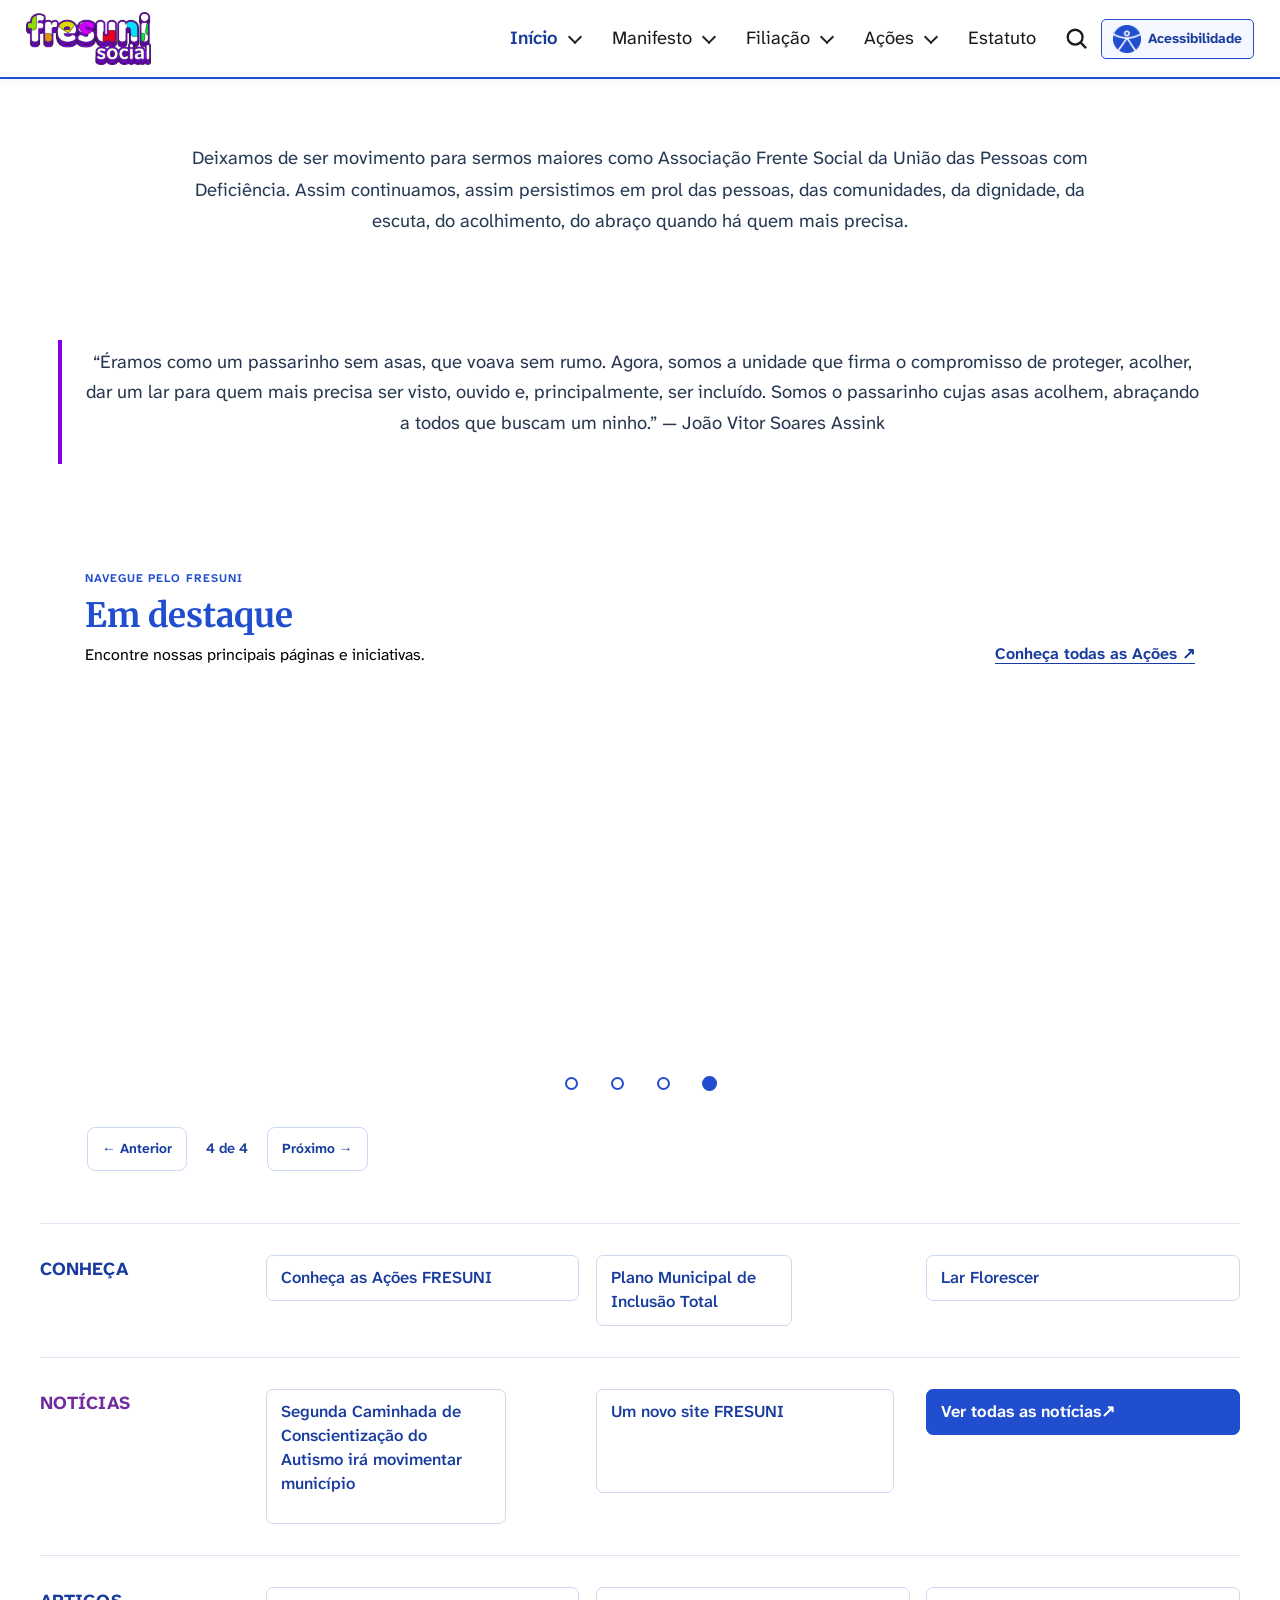
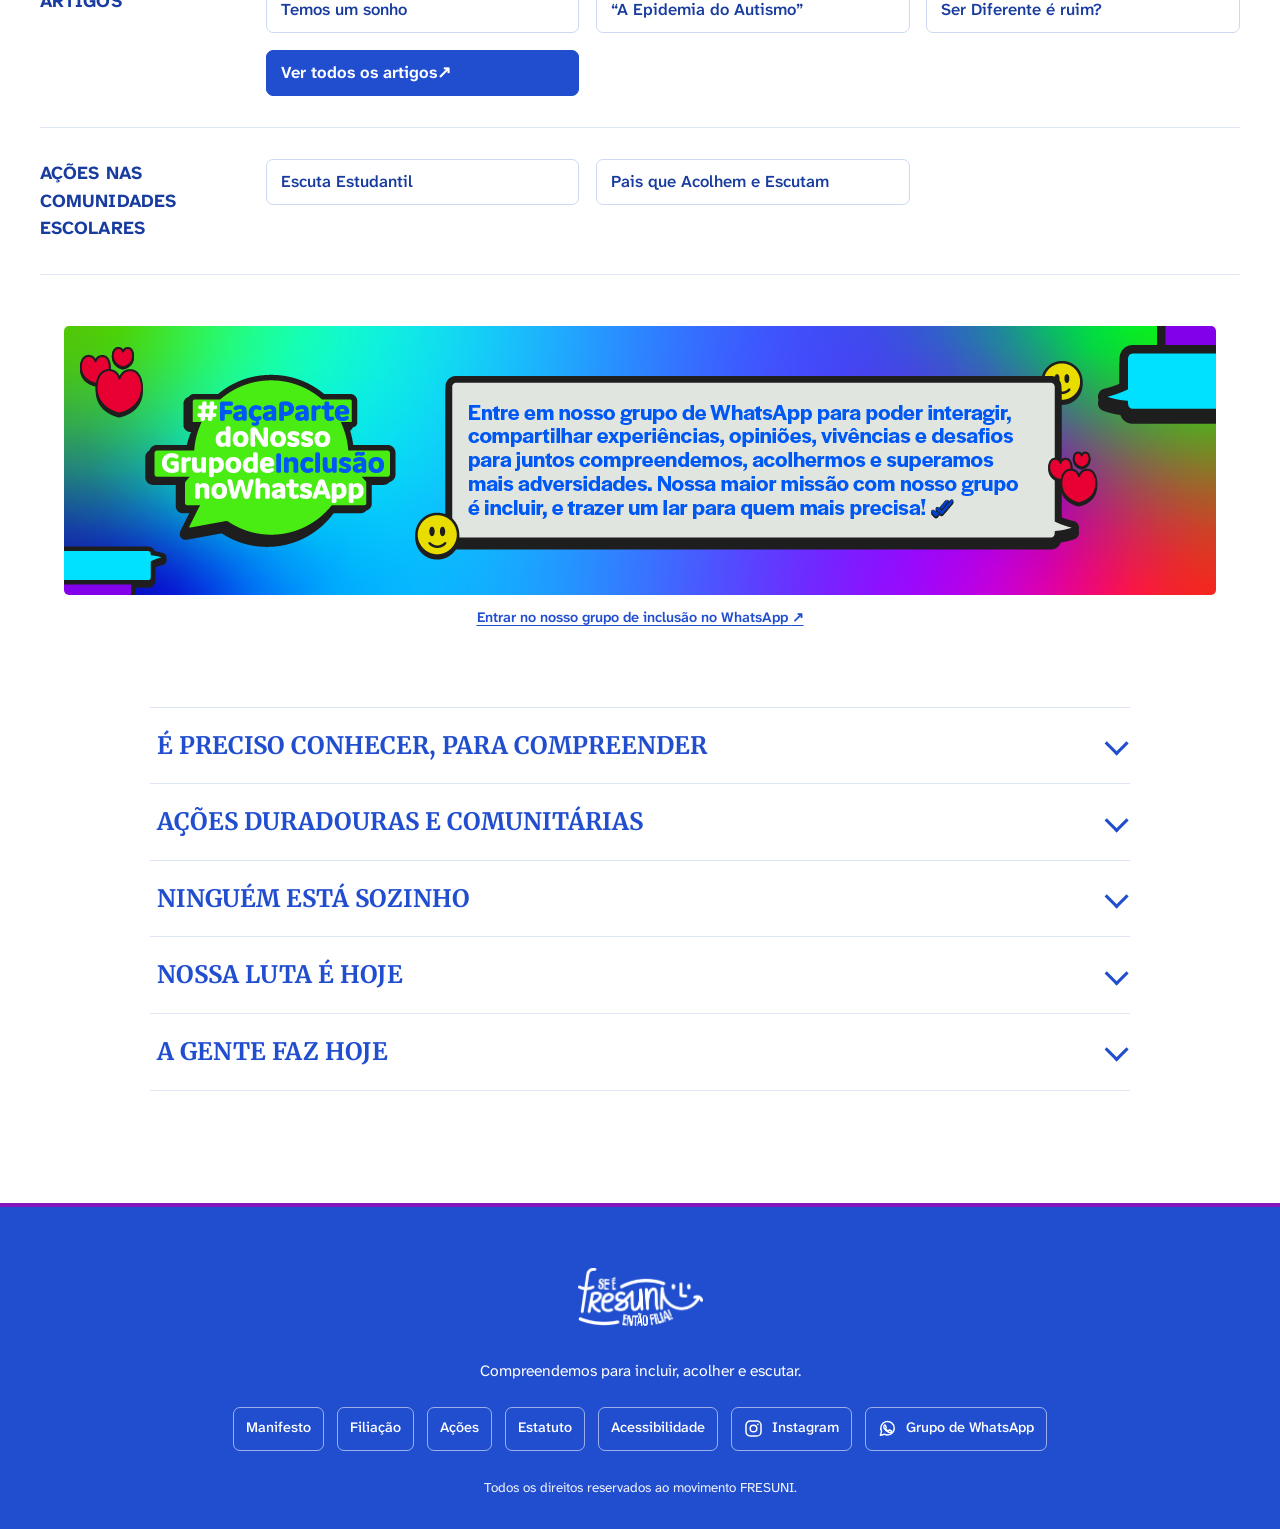
==== commit bb3f94c6: "Adota Atkinson Hyperlegible Next no texto e preserva Merriweather nos títulos" ====
--- a/index.html
+++ b/index.html
@@ -8,10 +8,10 @@
 <title>Início | FRESUNI</title>
 <link href="https://fonts.googleapis.com" rel="preconnect"><link crossorigin="" href="https://fonts.gstatic.com" rel="preconnect"><link href="[data-uri]" rel="icon" type="image/png"><style>/* FRESUNI SOCIAL — reconstrução visual inspirada no site institucional. */
 :root{--ink:#000;--purple:#8300ea;--purple-dark:#6b00bf;--muted:#4c4c4c;--line:#e5dde9;--surface:#fff;--paper:#fff;--text-scale:1;--focus:#d15c00;color-scheme:light;}
-*{box-sizing:border-box}html{font-size:16px;scroll-padding-top:110px;scroll-behavior:smooth}body{margin:0;background:#fff;color:var(--ink);font:400 1rem/1.65 Prompt,Arial,sans-serif;-webkit-font-smoothing:antialiased;overflow-wrap:break-word}button,input,summary{font:inherit}button{cursor:pointer}a{color:var(--purple);text-underline-offset:.2em}a:hover{text-decoration:underline}a:focus-visible,button:focus-visible,summary:focus-visible,input:focus-visible{outline:3px solid var(--focus);outline-offset:4px;border-radius:2px}::selection{background:#edddff;color:#250047}[hidden],.site-page[hidden]{display:none!important}.sr-only{position:absolute!important;width:1px!important;height:1px!important;padding:0!important;margin:-1px!important;overflow:hidden!important;clip:rect(0,0,0,0)!important;white-space:nowrap!important;border:0!important}.skip-link{position:fixed;top:-100px;left:16px;z-index:500;background:#fff;padding:12px 18px;border:2px solid var(--purple)}.skip-link:focus{top:5px}h1,h2,h3{margin:0 0 .65em;font-family:Merriweather,Georgia,serif;font-weight:700;line-height:1.5;color:var(--purple)}p{margin:0 0 1.15em}blockquote{margin:0}svg{vertical-align:middle}
+*{box-sizing:border-box}html{font-size:16px;scroll-padding-top:110px;scroll-behavior:smooth}body{margin:0;background:#fff;color:var(--ink);font:400 1rem/1.65 Atkinson Hyperlegible Next,Arial,sans-serif;-webkit-font-smoothing:antialiased;overflow-wrap:break-word}button,input,summary{font:inherit}button{cursor:pointer}a{color:var(--purple);text-underline-offset:.2em}a:hover{text-decoration:underline}a:focus-visible,button:focus-visible,summary:focus-visible,input:focus-visible{outline:3px solid var(--focus);outline-offset:4px;border-radius:2px}::selection{background:#edddff;color:#250047}[hidden],.site-page[hidden]{display:none!important}.sr-only{position:absolute!important;width:1px!important;height:1px!important;padding:0!important;margin:-1px!important;overflow:hidden!important;clip:rect(0,0,0,0)!important;white-space:nowrap!important;border:0!important}.skip-link{position:fixed;top:-100px;left:16px;z-index:500;background:#fff;padding:12px 18px;border:2px solid var(--purple)}.skip-link:focus{top:5px}h1,h2,h3{margin:0 0 .65em;font-family:Merriweather,Georgia,serif;font-weight:700;line-height:1.5;color:var(--purple)}p{margin:0 0 1.15em}blockquote{margin:0}svg{vertical-align:middle}
 .site-header{background:#fff;position:sticky;top:0;z-index:200;border-bottom:1px solid transparent;transition:box-shadow .3s,border-color .3s}.site-header:has(.is-open),.site-header:has(.nav-open){box-shadow:0 10px 24px rgba(0,0,0,.06);border-color:#eee}.header-inner{min-height:77px;padding:6px clamp(18px,2vw,40px);display:flex;align-items:center;gap:22px;width:100%}.brand{display:inline-flex;align-items:center;margin-right:auto;flex-shrink:0}.brand img{width:125px;height:auto;display:block;transition:transform .25s}.brand:hover img{transform:translateY(-2px)}.main-nav{display:flex;align-items:center;gap:24px;margin-left:auto}.nav-group{display:flex;align-items:center;position:relative;gap:4px}.nav-root{color:#1b1b1b;text-decoration:none;font-size:1.16rem;line-height:1.4;font-weight:400;white-space:nowrap;transition:color .2s}.nav-root.active{font-weight:600}.nav-root:hover,.nav-root:focus-visible{color:var(--purple);text-decoration:none}.nav-drop{display:flex;align-items:center;justify-content:center;width:26px;height:34px;border:0;background:transparent;color:#222}.chevron{display:block;width:10px;height:10px;border:solid currentColor;border-width:0 2.5px 2.5px 0;transform:translateY(-2px) rotate(45deg);transition:transform .2s}.nav-group.is-open .chevron{transform:translateY(2px) rotate(225deg)}.subnav{position:absolute;display:none;top:calc(100% + 12px);right:-15px;min-width:245px;max-width:340px;background:white;border:1px solid var(--line);box-shadow:0 16px 35px #25004714;padding:7px;z-index:205;border-radius:5px}.nav-group.is-open .subnav{display:grid;gap:2px}.subnav a{padding:11px 13px;white-space:normal;font-size:.94rem;color:#161616;text-decoration:none;border-radius:3px}.subnav a:hover,.subnav a:focus-visible{background:#f6effc;color:var(--purple)}.header-actions{display:flex;align-items:center;gap:6px}.icon-button{border:0;background:transparent;color:#1a1a1a;width:37px;height:40px;display:grid;place-items:center;border-radius:5px}.icon-button:hover,.accessibility summary:hover{color:var(--purple);background:#faf5ff}.mobile-toggle{display:none}.accessibility{position:relative}.accessibility summary{display:flex;align-items:center;justify-content:center;list-style:none;width:38px;height:40px;border-radius:5px;cursor:pointer;color:#1a1a1a}.accessibility summary::-webkit-details-marker{display:none}.access-panel{position:absolute;right:0;top:calc(100% + 12px);width:min(320px,90vw);background:#fff;border:1px solid var(--line);box-shadow:0 14px 40px #0002;border-radius:6px;padding:18px;z-index:205}.panel-title{font-weight:700;margin-bottom:12px}.access-row{display:flex;align-items:center;justify-content:space-between;gap:10px;margin-bottom:12px}.stepper{display:flex;gap:5px}.stepper button,.access-choice,.access-reset{background:#fff;color:#111;border:1px solid #bababa;border-radius:4px;padding:8px 11px;min-height:40px}.access-choice,.access-reset{display:block;width:100%;text-align:left;margin-top:8px}.access-choice[aria-pressed="true"]{background:#27003c;color:#fff}.access-panel a{display:block;font-size:.88rem;margin-top:12px}
-.home-wrap{max-width:1480px;margin:0 auto;padding:0 40px}.home-opening{padding:115px 0 24px;text-align:center}.opening-intro{font-size:1.16rem;line-height:1.6;max-width:1430px;margin:0 auto 72px}.opening-quote{font-size:1.16rem;line-height:1.65;max-width:1450px;margin:0 auto;text-align:center}.opening-quote p{margin:0}.opening-quote cite{font-style:normal;display:inline}.home-directory{margin:50px auto 0;max-width:1280px;padding-bottom:40px}.directory-row{display:grid;grid-template-columns:200px 1fr;gap:30px;align-items:start;margin:0 0 65px}.directory-row h2{font:700 1.15rem/1.5 Prompt,sans-serif;color:#000;text-align:center;letter-spacing:-.03em;margin:1px 0 0}.directory-links{display:grid;grid-template-columns:repeat(3,minmax(0,1fr));gap:22px 50px;align-items:start}.directory-links a{font-size:1.18rem;line-height:1.5;color:var(--purple);text-decoration:none;transition:transform .2s,color .2s}.directory-links a:hover{text-decoration:underline;text-underline-offset:5px;transform:translateX(3px)}.home-values{max-width:980px;margin:18px auto 100px;padding:12px 0}.value-section{margin:0 0 69px}.value-section h2{font:700 1.5rem/1.5 Merriweather,Georgia,serif;color:var(--purple);margin:0 0 19px}.value-section p{font-size:1rem;line-height:1.85}.closing-memory{font-family:Merriweather,Georgia,serif;font-weight:400;color:#313131;font-size:1.08rem;line-height:1.85;border-left:3px solid var(--purple);padding-left:20px;margin-top:37px}
-.container{width:min(100% - 56px,1160px);margin:0 auto}.page-shell{padding-top:45px;padding-bottom:100px;min-height:60vh}.breadcrumbs{font-size:.85rem;color:#5a5a5a;display:flex;gap:10px;flex-wrap:wrap;margin-bottom:39px}.breadcrumbs a{text-decoration:none}.breadcrumb-sep{color:#999}.page-heading{padding-bottom:26px;max-width:900px}.eyebrow{display:block;text-transform:uppercase;font:600 .75rem/1.5 Prompt,sans-serif;letter-spacing:.09em;color:#6f6f6f;margin-bottom:10px}.page-heading h1{font:700 1.5rem/1.5 Merriweather,Georgia,serif;color:var(--purple);margin-bottom:12px}.page-lead{font-size:1.06rem;max-width:800px}.prose{max-width:880px;font-size:1rem;line-height:1.88}.prose h2{font:700 1.5rem/1.5 Merriweather,Georgia,serif;color:var(--purple);margin:44px 0 15px}.prose h3{font:700 1.22rem/1.6 Merriweather,Georgia,serif;color:var(--purple);margin:29px 0 12px}.prose p{margin-bottom:1.2em}.prose li{margin-bottom:.45em}.prose .heading-link{font:400 .7rem/1 Prompt,sans-serif;color:#9a9a9a;text-decoration:none}.reading-layout{display:grid;grid-template-columns:minmax(0,1fr) 232px;gap:54px;align-items:start}.reading-layout>.prose{max-width:none}.in-page-index{position:sticky;top:104px;border-left:2px solid var(--line);padding:16px 16px 16px 20px;max-height:calc(100vh - 130px);overflow-y:auto}.in-page-index h2{font:700 .98rem/1.6 Prompt,sans-serif;color:#222;margin:0 0 15px}.in-page-index a{display:block;text-decoration:none;font-size:.85rem;margin:8px 0}.in-page-index a:hover{text-decoration:underline}.axes-links{display:grid;gap:3px}.intro-note{margin-bottom:25px;border-left:4px solid var(--purple);padding:12px 19px;background:#fcf9fe}.intro-note p{margin:0}.pmit-controls{margin:45px 0 30px;border-top:1px solid var(--line);border-bottom:1px solid var(--line);padding:25px 0;display:flex;justify-content:space-between;gap:30px;align-items:center}.pmit-controls h2{margin:5px 0 10px}.pmit-search{min-width:290px}.pmit-search label{display:block;font-weight:600;margin-bottom:8px}.small-muted,.pmit-search p{font-size:.86rem;color:#555}.pmit-search input,input[type=search]{width:100%;padding:11px 12px;min-height:45px;border:1px solid #8c8c8c;border-radius:3px;background:#fff;color:#111}.axis-section{padding:23px 0 36px;border-bottom:1px solid var(--line);scroll-margin-top:120px}.axis-heading{margin-bottom:15px}.axis-heading .axis-tag{display:block;color:#333;font-weight:700;font-size:.85rem}.axis-heading h2{margin:2px 0 10px}.axis-total{font-size:.8rem;color:#555}.proposals{list-style:none;padding:0;margin:0;display:grid;gap:0}.proposals li{display:grid;grid-template-columns:34px 1fr;gap:12px;padding:14px 0;border-bottom:1px solid #f1eef3;scroll-margin-top:115px}.meta-number{font-size:.83rem;font-weight:700;color:var(--purple)}.axis-section h2{font-size:1.4rem}.return-links{margin-top:45px}.mobile-axes{display:none}.card-grid{display:grid;grid-template-columns:repeat(2,minmax(0,1fr));gap:22px;max-width:980px}.content-card{border:1px solid var(--line);background:#fff;padding:22px 25px;display:flex;flex-direction:column;align-items:start;text-decoration:none;min-height:165px;transition:border-color .22s,transform .22s,box-shadow .22s}.content-card:hover{border-color:var(--purple);transform:translateY(-3px);box-shadow:0 10px 20px #7300c911}.content-card h3{font:700 1.25rem/1.55 Merriweather,Georgia,serif;color:var(--purple);margin:7px 0}.content-card p{color:#333;font-size:.94rem}.card-eyebrow{font-size:.75rem;color:#666}.card-action{color:var(--purple);font-weight:600;font-size:.87rem;margin-top:auto}.collection-intro{max-width:750px}.btn{display:inline-flex;gap:8px;align-items:center;justify-content:center;min-height:44px;padding:9px 18px;text-decoration:none;border-radius:4px;font-weight:600;transition:background .2s,transform .2s}.btn.primary{background:var(--purple);color:white}.btn.primary:hover{background:var(--purple-dark);transform:translateY(-2px);text-decoration:none}.btn.secondary{border:1px solid var(--purple)}.text-list{padding-left:24px}.front-list p{padding:8px 0;border-bottom:1px solid #f1eef3}.people-list section{margin:0 0 35px}.people-list section p{font-size:1.08rem}.subpage-links{display:flex;gap:25px;flex-wrap:wrap;margin-top:35px}.form-embed{border:1px solid var(--line);width:min(100%,840px);margin:25px 0;background:#fff}.form-embed iframe{border:0;width:100%;min-height:780px;display:block}.statute-text{margin-top:35px;border-top:2px solid var(--line);padding-top:25px}.statute-text p{margin-bottom:11px;font-size:.95rem}.statute-text .statute-chapter{margin:48px 0 22px;font-size:1.25rem;text-transform:none}.statute-item{padding-left:21px}.statute-article{margin-top:20px;font-weight:500}.statute-title{font-weight:700;text-align:center}.site-footer{border-top:1px solid var(--line);background:#fff}.footer-inner{max-width:1100px;margin:auto;text-align:center;padding:40px 22px 26px}.footer-logo img{width:105px;height:auto}.footer-inner p{font-size:.95rem;margin:15px 0 20px}.footer-inner nav{display:flex;flex-wrap:wrap;justify-content:center;gap:12px 28px;margin-bottom:25px}.footer-inner nav a{font-size:.9rem;text-decoration:none}.footer-inner nav a:hover{text-decoration:underline}.footer-inner small{font-size:.75rem;color:#555}
+.home-wrap{max-width:1480px;margin:0 auto;padding:0 40px}.home-opening{padding:115px 0 24px;text-align:center}.opening-intro{font-size:1.16rem;line-height:1.6;max-width:1430px;margin:0 auto 72px}.opening-quote{font-size:1.16rem;line-height:1.65;max-width:1450px;margin:0 auto;text-align:center}.opening-quote p{margin:0}.opening-quote cite{font-style:normal;display:inline}.home-directory{margin:50px auto 0;max-width:1280px;padding-bottom:40px}.directory-row{display:grid;grid-template-columns:200px 1fr;gap:30px;align-items:start;margin:0 0 65px}.directory-row h2{font:700 1.15rem/1.5 Atkinson Hyperlegible Next,sans-serif;color:#000;text-align:center;letter-spacing:-.03em;margin:1px 0 0}.directory-links{display:grid;grid-template-columns:repeat(3,minmax(0,1fr));gap:22px 50px;align-items:start}.directory-links a{font-size:1.18rem;line-height:1.5;color:var(--purple);text-decoration:none;transition:transform .2s,color .2s}.directory-links a:hover{text-decoration:underline;text-underline-offset:5px;transform:translateX(3px)}.home-values{max-width:980px;margin:18px auto 100px;padding:12px 0}.value-section{margin:0 0 69px}.value-section h2{font:700 1.5rem/1.5 Merriweather,Georgia,serif;color:var(--purple);margin:0 0 19px}.value-section p{font-size:1rem;line-height:1.85}.closing-memory{font-family:Merriweather,Georgia,serif;font-weight:400;color:#313131;font-size:1.08rem;line-height:1.85;border-left:3px solid var(--purple);padding-left:20px;margin-top:37px}
+.container{width:min(100% - 56px,1160px);margin:0 auto}.page-shell{padding-top:45px;padding-bottom:100px;min-height:60vh}.breadcrumbs{font-size:.85rem;color:#5a5a5a;display:flex;gap:10px;flex-wrap:wrap;margin-bottom:39px}.breadcrumbs a{text-decoration:none}.breadcrumb-sep{color:#999}.page-heading{padding-bottom:26px;max-width:900px}.eyebrow{display:block;text-transform:uppercase;font:600 .75rem/1.5 Atkinson Hyperlegible Next,sans-serif;letter-spacing:.09em;color:#6f6f6f;margin-bottom:10px}.page-heading h1{font:700 1.5rem/1.5 Merriweather,Georgia,serif;color:var(--purple);margin-bottom:12px}.page-lead{font-size:1.06rem;max-width:800px}.prose{max-width:880px;font-size:1rem;line-height:1.88}.prose h2{font:700 1.5rem/1.5 Merriweather,Georgia,serif;color:var(--purple);margin:44px 0 15px}.prose h3{font:700 1.22rem/1.6 Merriweather,Georgia,serif;color:var(--purple);margin:29px 0 12px}.prose p{margin-bottom:1.2em}.prose li{margin-bottom:.45em}.prose .heading-link{font:400 .7rem/1 Atkinson Hyperlegible Next,sans-serif;color:#9a9a9a;text-decoration:none}.reading-layout{display:grid;grid-template-columns:minmax(0,1fr) 232px;gap:54px;align-items:start}.reading-layout>.prose{max-width:none}.in-page-index{position:sticky;top:104px;border-left:2px solid var(--line);padding:16px 16px 16px 20px;max-height:calc(100vh - 130px);overflow-y:auto}.in-page-index h2{font:700 .98rem/1.6 Atkinson Hyperlegible Next,sans-serif;color:#222;margin:0 0 15px}.in-page-index a{display:block;text-decoration:none;font-size:.85rem;margin:8px 0}.in-page-index a:hover{text-decoration:underline}.axes-links{display:grid;gap:3px}.intro-note{margin-bottom:25px;border-left:4px solid var(--purple);padding:12px 19px;background:#fcf9fe}.intro-note p{margin:0}.pmit-controls{margin:45px 0 30px;border-top:1px solid var(--line);border-bottom:1px solid var(--line);padding:25px 0;display:flex;justify-content:space-between;gap:30px;align-items:center}.pmit-controls h2{margin:5px 0 10px}.pmit-search{min-width:290px}.pmit-search label{display:block;font-weight:600;margin-bottom:8px}.small-muted,.pmit-search p{font-size:.86rem;color:#555}.pmit-search input,input[type=search]{width:100%;padding:11px 12px;min-height:45px;border:1px solid #8c8c8c;border-radius:3px;background:#fff;color:#111}.axis-section{padding:23px 0 36px;border-bottom:1px solid var(--line);scroll-margin-top:120px}.axis-heading{margin-bottom:15px}.axis-heading .axis-tag{display:block;color:#333;font-weight:700;font-size:.85rem}.axis-heading h2{margin:2px 0 10px}.axis-total{font-size:.8rem;color:#555}.proposals{list-style:none;padding:0;margin:0;display:grid;gap:0}.proposals li{display:grid;grid-template-columns:34px 1fr;gap:12px;padding:14px 0;border-bottom:1px solid #f1eef3;scroll-margin-top:115px}.meta-number{font-size:.83rem;font-weight:700;color:var(--purple)}.axis-section h2{font-size:1.4rem}.return-links{margin-top:45px}.mobile-axes{display:none}.card-grid{display:grid;grid-template-columns:repeat(2,minmax(0,1fr));gap:22px;max-width:980px}.content-card{border:1px solid var(--line);background:#fff;padding:22px 25px;display:flex;flex-direction:column;align-items:start;text-decoration:none;min-height:165px;transition:border-color .22s,transform .22s,box-shadow .22s}.content-card:hover{border-color:var(--purple);transform:translateY(-3px);box-shadow:0 10px 20px #7300c911}.content-card h3{font:700 1.25rem/1.55 Merriweather,Georgia,serif;color:var(--purple);margin:7px 0}.content-card p{color:#333;font-size:.94rem}.card-eyebrow{font-size:.75rem;color:#666}.card-action{color:var(--purple);font-weight:600;font-size:.87rem;margin-top:auto}.collection-intro{max-width:750px}.btn{display:inline-flex;gap:8px;align-items:center;justify-content:center;min-height:44px;padding:9px 18px;text-decoration:none;border-radius:4px;font-weight:600;transition:background .2s,transform .2s}.btn.primary{background:var(--purple);color:white}.btn.primary:hover{background:var(--purple-dark);transform:translateY(-2px);text-decoration:none}.btn.secondary{border:1px solid var(--purple)}.text-list{padding-left:24px}.front-list p{padding:8px 0;border-bottom:1px solid #f1eef3}.people-list section{margin:0 0 35px}.people-list section p{font-size:1.08rem}.subpage-links{display:flex;gap:25px;flex-wrap:wrap;margin-top:35px}.form-embed{border:1px solid var(--line);width:min(100%,840px);margin:25px 0;background:#fff}.form-embed iframe{border:0;width:100%;min-height:780px;display:block}.statute-text{margin-top:35px;border-top:2px solid var(--line);padding-top:25px}.statute-text p{margin-bottom:11px;font-size:.95rem}.statute-text .statute-chapter{margin:48px 0 22px;font-size:1.25rem;text-transform:none}.statute-item{padding-left:21px}.statute-article{margin-top:20px;font-weight:500}.statute-title{font-weight:700;text-align:center}.site-footer{border-top:1px solid var(--line);background:#fff}.footer-inner{max-width:1100px;margin:auto;text-align:center;padding:40px 22px 26px}.footer-logo img{width:105px;height:auto}.footer-inner p{font-size:.95rem;margin:15px 0 20px}.footer-inner nav{display:flex;flex-wrap:wrap;justify-content:center;gap:12px 28px;margin-bottom:25px}.footer-inner nav a{font-size:.9rem;text-decoration:none}.footer-inner nav a:hover{text-decoration:underline}.footer-inner small{font-size:.75rem;color:#555}
 #site-search{border:1px solid var(--line);background:#fff;width:min(650px,calc(100% - 24px));max-height:min(85vh,780px);padding:0;box-shadow:0 22px 70px #0003}#site-search::backdrop{background:#14001ec0}.search-dialog{padding:26px}.search-heading{display:flex;justify-content:space-between;gap:15px;align-items:center}.search-heading h2{font:700 1.4rem/1.5 Merriweather,Georgia,serif;color:var(--purple);margin:0}.search-dialog label{display:block;margin:20px 0 8px;font-weight:600}.search-status{font-size:.86rem;color:#5a5a5a;margin:14px 0}.search-results{max-height:43vh;overflow:auto;display:grid;gap:9px}.search-result{display:block;border:1px solid var(--line);padding:10px 13px;text-decoration:none}.search-result:hover{background:#fbf5ff}.search-result span,.search-result small,.search-result strong{display:block}.search-result strong{color:var(--purple)}.search-result small{color:#555;font-size:.83rem}.result-type{font-size:.72rem;color:#666}
 .js-motion [data-reveal]{opacity:0;transform:translateY(13px);transition:opacity .75s ease,transform .75s ease}.js-motion [data-reveal].is-visible{opacity:1;transform:translateY(0)}.reduce-motion *, .reduce-motion *::before,.reduce-motion *::after{animation:none!important;transition:none!important;scroll-behavior:auto!important}
 html.high-contrast{--purple:#51009a;--purple-dark:#32005c;--line:#666;--focus:#000}html.high-contrast body{background:#fff;color:#000}html.high-contrast .site-header{border-bottom:1px solid #000}html.high-contrast a{text-decoration:underline}html.high-contrast .btn.primary{background:#3c005a;color:#fff}
@@ -192,7 +192,7 @@
 html.simple-mode [data-fresuni-click]{
  transform:none!important;animation:none!important;box-shadow:none!important;filter:none!important
 }
-</style><style id="fresuni-page-meta-style">.site-page .fresuni-page-meta{box-sizing:border-box;max-width:1120px;margin:30px auto 14px;padding:14px 18px 8px;border-top:2px solid var(--primary,#8300ea);display:flex;flex-wrap:wrap;align-items:center;gap:6px 28px;color:var(--ink,#444);font:400 .84rem/1.6 Prompt,Arial,sans-serif;overflow-wrap:anywhere}.fresuni-page-meta span{display:inline-flex;flex-wrap:wrap;gap:4px;align-items:baseline}.fresuni-page-meta strong{font-weight:600}.fresuni-page-meta time{font-variant-numeric:tabular-nums}@media(max-width:600px){.site-page .fresuni-page-meta{margin:25px 16px 14px;padding:12px 0 8px;gap:6px;display:flex;flex-direction:column;align-items:flex-start}}</style><style id="fresuni-flow-grid-style">
+</style><style id="fresuni-page-meta-style">.site-page .fresuni-page-meta{box-sizing:border-box;max-width:1120px;margin:30px auto 14px;padding:14px 18px 8px;border-top:2px solid var(--primary,#8300ea);display:flex;flex-wrap:wrap;align-items:center;gap:6px 28px;color:var(--ink,#444);font:400 .84rem/1.6 Atkinson Hyperlegible Next,Arial,sans-serif;overflow-wrap:anywhere}.fresuni-page-meta span{display:inline-flex;flex-wrap:wrap;gap:4px;align-items:baseline}.fresuni-page-meta strong{font-weight:600}.fresuni-page-meta time{font-variant-numeric:tabular-nums}@media(max-width:600px){.site-page .fresuni-page-meta{margin:25px 16px 14px;padding:12px 0 8px;gap:6px;display:flex;flex-direction:column;align-items:flex-start}}</style><style id="fresuni-flow-grid-style">
 /* Grade inteligente: mantém o fluxo natural, nunca usa posicionamento absoluto. */
 .fresuni-flow-grid[data-fresuni-flow-grid]{display:grid!important;grid-template-columns:repeat(12,minmax(0,1fr))!important;grid-auto-flow:row!important;align-items:start!important;gap:clamp(8px,1.5vw,20px)!important;max-width:100%;box-sizing:border-box}
 .fresuni-flow-grid[data-fresuni-flow-grid]>*:not(.sr-only){grid-column:span var(--fresuni-flow-span,12)!important;width:auto!important;max-width:100%!important;min-width:0!important;margin-left:0!important;margin-right:0!important;box-sizing:border-box;overflow-wrap:anywhere}
@@ -213,7 +213,7 @@
 @media(max-width:720px){.site-page[data-route="/"] .home-opening{padding-top:clamp(40px,9vw,80px)}.site-page[data-route="/"] .home-opening>.opening-intro{width:100%;padding-inline:0;font-size:clamp(1rem,3.7vw,1.16rem)}.site-page[data-route="/"] .home-opening>.opening-quote{width:100%}}
 </style><style id="fresuni-custom-box-style">
 .fresuni-info-box{display:block;box-sizing:border-box;position:relative;min-width:0;max-width:100%;width:100%;margin:22px 0;padding:24px clamp(17px,2vw,30px);border:1px solid #c8a5e8;border-radius:14px;background:#faf6ff;color:inherit;overflow-wrap:break-word;box-shadow:0 5px 22px rgba(54,18,90,.07)}
-.fresuni-info-box h3{font:700 clamp(1rem,2vw,1.2rem)/1.45 Prompt,Arial,sans-serif;color:var(--purple,#8300ea);margin:0 0 9px}
+.fresuni-info-box h3{font:700 clamp(1rem,2vw,1.2rem)/1.45 Atkinson Hyperlegible Next,Arial,sans-serif;color:var(--purple,#8300ea);margin:0 0 9px}
 .fresuni-info-box p{margin:0;line-height:1.75}
 .fresuni-info-box[data-fresuni-box-theme="minimal"]{background:transparent;border:1px solid #bbb;box-shadow:none}
 .fresuni-info-box[data-fresuni-box-theme="outline"]{background:transparent;border:2px solid var(--purple,#8300ea);box-shadow:none}
@@ -250,20 +250,20 @@
 .fresuni-gallery-zoom:focus-visible,.fresuni-banner-link:focus-visible{outline:3px solid var(--purple,#8300ea);outline-offset:4px}
 .fresuni-gallery-grid img{display:block;width:100%;aspect-ratio:4/3;height:auto;object-fit:cover;transition:transform .25s ease}
 .fresuni-gallery-zoom:hover img{transform:scale(1.025)}
-.fresuni-gallery-grid figcaption{font-family:Prompt,Arial,sans-serif;font-size:.87rem;line-height:1.45;color:#444;padding:7px 2px 0;overflow-wrap:anywhere}
+.fresuni-gallery-grid figcaption{font-family:Atkinson Hyperlegible Next,Arial,sans-serif;font-size:.87rem;line-height:1.45;color:#444;padding:7px 2px 0;overflow-wrap:anywhere}
 .fresuni-site-banner{position:relative}
 .fresuni-banner-image{display:block;aspect-ratio:16/6;width:100%;overflow:hidden;border-radius:14px;background:#f1ecf6}
 .fresuni-site-banner[data-banner-ratio="standard"] .fresuni-banner-image{aspect-ratio:16/9}
 .fresuni-banner-image img{display:block;width:100%;height:100%;object-fit:cover}
 .fresuni-banner-image a{display:block;width:100%;height:100%;color:inherit;text-decoration:none}
-.fresuni-banner-text{padding:12px 4px 0;font-family:Prompt,Arial,sans-serif}
+.fresuni-banner-text{padding:12px 4px 0;font-family:Atkinson Hyperlegible Next,Arial,sans-serif}
 .fresuni-banner-text h2{color:var(--purple,#8300ea);font-size:clamp(1.15rem,2.1vw,1.65rem);line-height:1.3;margin:0 0 5px}
 .fresuni-banner-text p{margin:0;color:#444;line-height:1.55;overflow-wrap:anywhere}
 .fresuni-gallery-lightbox{max-width:min(1100px,96vw);max-height:96dvh;width:max-content;border:0;border-radius:12px;padding:14px;background:#fff;color:#141414;box-shadow:0 15px 80px #0008;overflow:auto}
 .fresuni-gallery-lightbox::backdrop{background:#110818cc}
 .fresuni-gallery-lightbox img{display:block;max-width:min(1050px,calc(96vw - 30px));max-height:75dvh;width:auto;height:auto;object-fit:contain;margin:auto}
-.fresuni-gallery-lightbox p{font:400 14px/1.5 Prompt,Arial,sans-serif;max-width:70ch;margin:9px 0 0}
-.fresuni-gallery-lightbox button{display:block;margin:0 0 9px auto;padding:7px 12px;border:1px solid #ddd;border-radius:7px;background:#fff;cursor:pointer;font:600 14px Prompt,Arial,sans-serif}
+.fresuni-gallery-lightbox p{font:400 14px/1.5 Atkinson Hyperlegible Next,Arial,sans-serif;max-width:70ch;margin:9px 0 0}
+.fresuni-gallery-lightbox button{display:block;margin:0 0 9px auto;padding:7px 12px;border:1px solid #ddd;border-radius:7px;background:#fff;cursor:pointer;font:600 14px Atkinson Hyperlegible Next,Arial,sans-serif}
 @media(max-width:760px){.fresuni-gallery-grid{grid-template-columns:repeat(2,minmax(0,1fr))}.fresuni-banner-image{aspect-ratio:16/10}}
 @media(max-width:480px){.fresuni-gallery-grid{grid-template-columns:1fr}.fresuni-gallery-grid img{aspect-ratio:4/3}.fresuni-site-banner[data-banner-ratio="standard"] .fresuni-banner-image{aspect-ratio:4/3}}
 @media(prefers-reduced-motion:reduce){.fresuni-gallery-grid img{transition:none}.fresuni-gallery-zoom:hover img{transform:none}}
@@ -278,11 +278,11 @@
 #fresuni-initiative-framework>p{line-height:1.7;color:var(--ink,#444);margin:12px 0 24px}
 .fresuni-programs{display:grid;grid-template-columns:repeat(2,minmax(0,1fr));gap:18px}
 .fresuni-program-card{box-sizing:border-box;min-width:0;padding:22px;background:var(--surface,#fff);border:1px solid #e5d5ee;border-radius:12px;box-shadow:0 5px 20px #4000600a;line-height:1.62;overflow-wrap:anywhere}
-.fresuni-program-kicker{display:block;font:600 .76rem/1.45 Prompt,Arial,sans-serif;color:#6c387e;letter-spacing:.02em;margin-bottom:10px}
+.fresuni-program-kicker{display:block;font:600 .76rem/1.45 Atkinson Hyperlegible Next,Arial,sans-serif;color:#6c387e;letter-spacing:.02em;margin-bottom:10px}
 .fresuni-program-card h3{font:700 1.24rem/1.45 Merriweather,Georgia,serif;color:var(--purple,#8300ea);margin:0 0 10px}
 .fresuni-program-card p{margin:0 0 12px;color:var(--ink,#444)}
 .fresuni-program-phase{font-size:.88rem}
-.fresuni-program-lead{display:inline-block;padding:9px 14px;margin:4px 0 12px;background:var(--purple,#8300ea);color:#fff!important;text-decoration:none;border-radius:7px;font:600 .88rem/1.5 Prompt,Arial,sans-serif}
+.fresuni-program-lead{display:inline-block;padding:9px 14px;margin:4px 0 12px;background:var(--purple,#8300ea);color:#fff!important;text-decoration:none;border-radius:7px;font:600 .88rem/1.5 Atkinson Hyperlegible Next,Arial,sans-serif}
 .fresuni-program-lead:focus-visible,.fresuni-program-card a:focus-visible{outline:3px solid var(--purple,#8300ea);outline-offset:3px}
 .fresuni-program-card .fresuni-program-list-title{font-weight:650;font-size:.89rem;margin:4px 0 7px}
 .fresuni-program-card ul{margin:0;padding-left:22px}.fresuni-program-card li{margin:5px 0}.fresuni-program-card li a{color:var(--purple,#8300ea)}
@@ -302,7 +302,7 @@
 .fresuni-highlights-header h2{font:700 clamp(1.5rem,3vw,2.1rem)/1.3 Merriweather,Georgia,serif;color:var(--purple,#8300ea);margin:4px 0 5px}
 .fresuni-highlights-header p{margin:0;color:var(--ink,#3c3341);line-height:1.5}
 .fresuni-highlights-header>a{color:var(--purple,#8300ea);font-weight:650;text-underline-offset:4px;text-align:right;flex-shrink:0}
-.fresuni-highlights-eyebrow{font:650 .73rem/1.4 Prompt,Arial,sans-serif;color:var(--purple,#8300ea);letter-spacing:.08em}
+.fresuni-highlights-eyebrow{font:650 .73rem/1.4 Atkinson Hyperlegible Next,Arial,sans-serif;color:var(--purple,#8300ea);letter-spacing:.08em}
 .fresuni-highlights-track{border-radius:17px;overflow:hidden;background:#3d115f}
 .fresuni-highlight{display:grid;grid-template-columns:minmax(0,1.45fr) minmax(210px,1fr);min-height:295px;position:relative;overflow:hidden;color:#fff;box-sizing:border-box}
 .fresuni-highlight[hidden]{display:none!important}
@@ -310,19 +310,19 @@
 .fresuni-highlight[data-fresuni-theme="lilac"]{background:linear-gradient(120deg,#5d2781 0%,#8b4ab9 62%,#b885d7 100%)}
 .fresuni-highlight[data-fresuni-theme="deep"]{background:linear-gradient(115deg,#391454 0%,#6f2697 63%,#9253b0 100%)}
 .fresuni-highlight-content{position:relative;z-index:1;display:flex;flex-direction:column;justify-content:center;align-items:start;padding:clamp(21px,4vw,47px);min-width:0}
-.fresuni-highlight-kicker{font:600 .79rem/1.5 Prompt,Arial,sans-serif;color:#f6e7ff;letter-spacing:.035em}
+.fresuni-highlight-kicker{font:600 .79rem/1.5 Atkinson Hyperlegible Next,Arial,sans-serif;color:#f6e7ff;letter-spacing:.035em}
 .fresuni-highlight-content h3{font:700 clamp(1.5rem,3vw,2.3rem)/1.25 Merriweather,Georgia,serif;color:#fff;margin:10px 0}
-.fresuni-highlight-content p{font:400 clamp(.91rem,1.6vw,1.03rem)/1.65 Prompt,Arial,sans-serif;margin:0 0 20px;max-width:60ch;color:#fff}
-.fresuni-highlight-link{color:#4a145e!important;background:#fff;padding:11px 18px;border-radius:8px;font:700 .92rem/1.5 Prompt,Arial,sans-serif;text-decoration:none;display:inline-flex;gap:10px;align-items:center}
+.fresuni-highlight-content p{font:400 clamp(.91rem,1.6vw,1.03rem)/1.65 Atkinson Hyperlegible Next,Arial,sans-serif;margin:0 0 20px;max-width:60ch;color:#fff}
+.fresuni-highlight-link{color:#4a145e!important;background:#fff;padding:11px 18px;border-radius:8px;font:700 .92rem/1.5 Atkinson Hyperlegible Next,Arial,sans-serif;text-decoration:none;display:inline-flex;gap:10px;align-items:center}
 .fresuni-highlight-picture{display:grid;place-items:center;position:relative;overflow:hidden;padding:27px;min-width:0}
 .fresuni-highlight-picture::before{content:"";position:absolute;width:125%;aspect-ratio:1;border:1px solid #ffffff60;border-radius:50%;box-shadow:0 0 0 30px #ffffff10,0 0 0 85px #ffffff0c;transform:translate(10%,3%)}
 .fresuni-highlight-picture img{display:block;position:relative;z-index:1;max-width:100%;max-height:235px;width:auto;height:auto;object-fit:contain;filter:drop-shadow(0 9px 19px #26003355)}
 .fresuni-highlight[data-fresuni-photo="true"] .fresuni-highlight-picture img{width:100%;height:250px;max-height:250px;object-fit:cover;border-radius:9px}
 .fresuni-highlights-controls{display:flex;align-items:center;justify-content:flex-start;gap:11px;flex-wrap:wrap;padding:13px 2px 0}
-.fresuni-highlights-controls button{background:#fff;border:1px solid #d8bfe9;border-radius:8px;color:var(--purple,#8300ea);padding:9px 14px;cursor:pointer;font:650 .86rem/1.45 Prompt,Arial,sans-serif}
+.fresuni-highlights-controls button{background:#fff;border:1px solid #d8bfe9;border-radius:8px;color:var(--purple,#8300ea);padding:9px 14px;cursor:pointer;font:650 .86rem/1.45 Atkinson Hyperlegible Next,Arial,sans-serif}
 .fresuni-highlights-controls button:hover{background:#f8f2fc}
 .fresuni-highlights-controls [data-fresuni-slide-autoplay]{margin-left:auto;font-weight:500}
-.fresuni-highlights-count{font:600 .9rem/1.45 Prompt,Arial,sans-serif;color:var(--ink,#393039);min-width:58px;text-align:center}
+.fresuni-highlights-count{font:600 .9rem/1.45 Atkinson Hyperlegible Next,Arial,sans-serif;color:var(--ink,#393039);min-width:58px;text-align:center}
 .fresuni-highlights-controls button:focus-visible,.fresuni-highlight-link:focus-visible,.fresuni-highlights-header>a:focus-visible{outline:3px solid #7a22b1;outline-offset:3px}
 .fresuni-areas-bridge{padding:13px 17px;border-left:3px solid var(--purple,#8300ea);background:#f9f5fc;border-radius:4px;line-height:1.6}
 .fresuni-areas-bridge a{color:var(--purple,#8300ea);font-weight:650}
@@ -334,16 +334,16 @@
 .fresuni-action-tile{display:flex;flex-direction:column;gap:8px;padding:16px;min-width:0;min-height:160px;border:1px solid #e0cde9;border-radius:10px;background:#fbf9fd;color:var(--ink,#352d3a)!important;text-decoration:none;box-sizing:border-box;overflow-wrap:anywhere;transition:border-color .2s,box-shadow .2s,transform .2s}
 .fresuni-action-tile:hover{border-color:var(--purple,#8300ea);box-shadow:0 6px 21px #38006020;transform:translateY(-2px)}
 .fresuni-action-tile:focus-visible{outline:3px solid var(--purple,#8300ea);outline-offset:3px}
-.fresuni-action-tile strong{font:650 clamp(.92rem,1.4vw,1.04rem)/1.4 Prompt,Arial,sans-serif;color:var(--purple,#8300ea)}
-.fresuni-action-tile-type{font:650 .7rem/1.3 Prompt,Arial,sans-serif;letter-spacing:.025em;text-transform:uppercase;color:#654576}
-.fresuni-action-tile-summary{font:400 .86rem/1.55 Prompt,Arial,sans-serif;color:var(--ink,#444);flex:1}
-.fresuni-action-tile-link{font:650 .86rem/1.3 Prompt,Arial,sans-serif;color:var(--purple,#8300ea)}
+.fresuni-action-tile strong{font:650 clamp(.92rem,1.4vw,1.04rem)/1.4 Atkinson Hyperlegible Next,Arial,sans-serif;color:var(--purple,#8300ea)}
+.fresuni-action-tile-type{font:650 .7rem/1.3 Atkinson Hyperlegible Next,Arial,sans-serif;letter-spacing:.025em;text-transform:uppercase;color:#654576}
+.fresuni-action-tile-summary{font:400 .86rem/1.55 Atkinson Hyperlegible Next,Arial,sans-serif;color:var(--ink,#444);flex:1}
+.fresuni-action-tile-link{font:650 .86rem/1.3 Atkinson Hyperlegible Next,Arial,sans-serif;color:var(--purple,#8300ea)}
 .fresuni-action-find{margin:21px 0 27px;display:grid;gap:7px}
-.fresuni-action-find label{font:650 1rem/1.5 Prompt,Arial,sans-serif}
-.fresuni-action-find input{border:1px solid #ae8cc8;background:#fff;color:#251b2d;border-radius:9px;padding:12px 14px;font:400 1rem/1.4 Prompt,Arial,sans-serif;width:100%;max-width:620px;min-height:45px;box-sizing:border-box}
+.fresuni-action-find label{font:650 1rem/1.5 Atkinson Hyperlegible Next,Arial,sans-serif}
+.fresuni-action-find input{border:1px solid #ae8cc8;background:#fff;color:#251b2d;border-radius:9px;padding:12px 14px;font:400 1rem/1.4 Atkinson Hyperlegible Next,Arial,sans-serif;width:100%;max-width:620px;min-height:45px;box-sizing:border-box}
 #fresuni-action-search-count{margin:0;color:#5b5060;font-size:.88rem}
 .fresuni-program-card[hidden],.fresuni-action-tile[hidden]{display:none!important}
-.fresuni-front-related{display:block;padding:8px 0 2px;font:400 .89rem/1.65 Prompt,Arial,sans-serif}
+.fresuni-front-related{display:block;padding:8px 0 2px;font:400 .89rem/1.65 Atkinson Hyperlegible Next,Arial,sans-serif}
 .fresuni-front-related-label{font-weight:650}
 .fresuni-front-related a{display:inline-block;padding:4px 8px;margin:2px 5px 2px 0;border-radius:6px;background:#f3e9fa;color:var(--purple,#8300ea);text-decoration:underline;text-underline-offset:3px}
 .fresuni-front-related a:focus-visible{outline:3px solid var(--purple,#8300ea);outline-offset:2px}
@@ -734,7 +734,7 @@
 @media print{
  .site-header .header-inner>.brand img,.site-footer .footer-inner>.footer-logo img{height:auto!important}
 }
-</style><link rel="stylesheet" href="https://fonts.googleapis.com/css2?family=Prompt:ital,wght@0,100;0,200;0,300;0,400;0,500;0,600;0,700;0,800;0,900;1,100;1,200;1,300;1,400;1,500;1,600;1,700;1,800;1,900&amp;family=Merriweather:ital,wght@0,300..900;1,300..900&amp;display=swap"><style id="fresuni-extra-effects">.directory-links > [data-fresuni-block="quick-item"],.directory-links > [data-fresuni-block="text"]{min-width:0;max-width:100%;overflow-wrap:anywhere} @media(prefers-reduced-motion:no-preference){.js-motion [data-fresuni-motion]:not([data-fresuni-motion="none"]):not(.is-visible){opacity:0}.js-motion [data-fresuni-motion="slide"]:not(.is-visible){transform:translateY(24px)}.js-motion [data-fresuni-motion="zoom"]:not(.is-visible){transform:scale(.96)}.js-motion [data-fresuni-motion="left"]:not(.is-visible){transform:translateX(-24px)}.js-motion [data-fresuni-motion="right"]:not(.is-visible){transform:translateX(24px)}.js-motion [data-fresuni-motion]:not([data-fresuni-motion="none"]){transition:opacity var(--fresuni-motion-duration,650ms) ease,transform var(--fresuni-motion-duration,650ms) ease}.js-motion [data-fresuni-motion].is-visible{opacity:1;transform:none}}@media(prefers-reduced-motion:reduce){[data-fresuni-motion]{opacity:1!important;transform:none!important;transition:none!important}}</style></head>
+</style><link rel="stylesheet" href="https://fonts.googleapis.com/css2?family=Atkinson+Hyperlegible+Next:ital,wght@0,200;0,300;0,400;0,500;0,600;0,700;0,800;1,200;1,300;1,400;1,500;1,600;1,700;1,800&amp;family=Merriweather:ital,wght@0,300..900;1,300..900&amp;display=swap"><style id="fresuni-extra-effects">.directory-links > [data-fresuni-block="quick-item"],.directory-links > [data-fresuni-block="text"]{min-width:0;max-width:100%;overflow-wrap:anywhere} @media(prefers-reduced-motion:no-preference){.js-motion [data-fresuni-motion]:not([data-fresuni-motion="none"]):not(.is-visible){opacity:0}.js-motion [data-fresuni-motion="slide"]:not(.is-visible){transform:translateY(24px)}.js-motion [data-fresuni-motion="zoom"]:not(.is-visible){transform:scale(.96)}.js-motion [data-fresuni-motion="left"]:not(.is-visible){transform:translateX(-24px)}.js-motion [data-fresuni-motion="right"]:not(.is-visible){transform:translateX(24px)}.js-motion [data-fresuni-motion]:not([data-fresuni-motion="none"]){transition:opacity var(--fresuni-motion-duration,650ms) ease,transform var(--fresuni-motion-duration,650ms) ease}.js-motion [data-fresuni-motion].is-visible{opacity:1;transform:none}}@media(prefers-reduced-motion:reduce){[data-fresuni-motion]{opacity:1!important;transform:none!important;transition:none!important}}</style></head>
 <body class="homepage">
 <a class="skip-link" href="#conteudo">Pular para o conteúdo principal</a>
 <header class="site-header" id="topo">
@@ -1071,7 +1071,7 @@
 <article class="prose page-article is-visible" data-reveal="" data-fresuni-motion="fade"><p class="fresuni-initiative-affiliation" data-fresuni-program-membership="educacao"><strong>Iniciativa integrada:</strong> esta proposta compõe o programa <a href="#/acoes/incentivo-a-escola-inclusiva">Educação inclusiva, convivência e prevenção</a>, organizado para desenvolvimento gradual e de longo prazo. Sua apresentação aqui não constitui anúncio de serviço ativo.</p><p><strong>Apresentação da iniciativa:</strong> esta página descreve uma proposta ou frente de atuação do FRESUNI. A existência de um serviço ativo, horário de atendimento ou oferta de profissionais depende de divulgação e confirmação específicas do movimento.</p></article>
 <nav aria-label="Voltar à seção" class="return-links"><a href="#/acoes">← Conheça todas as ações</a></nav>
 </div><div class="fresuni-page-meta" data-fresuni-page-meta="" data-created-at="2026-11-01T22:46:49.477Z" data-updated-at="2026-11-05T02:10:21.802Z" role="note" aria-label="Histórico desta página"><span><strong>Criado em:</strong> <time datetime="2026-11-01T22:46:49.477Z">01/11/2026 às 19:46</time></span><span><strong>Última atualização:</strong> <time datetime="2026-11-05T02:10:21.802Z">04/11/2026 às 23:10</time></span></div></div>
-<div class="site-page" data-route="/solicitacao-de-materiais" data-title="Solicitação de Materiais" data-editor-group="principal" data-editor-parent="/filiacao" data-editor-nav="true" data-fresuni-nav-mode="child" hidden=""><div class="container page-shell fresuni-flow-grid" style="box-sizing: border-box; display: block; width: 827.987px; max-width: 100%; min-height: 949.438px; height: auto; overflow-wrap: anywhere;" data-fresuni-flow-grid=""><nav class="breadcrumbs" aria-label="Caminho de navegação" data-fresuni-flow-span="12" style="--fresuni-flow-span: 12; min-width: 0px;"><a href="#/">Início</a><span class="breadcrumb-sep" aria-hidden="true"> / </span><a href="#/filiacao">Filiação</a><span class="breadcrumb-sep" aria-hidden="true"> / </span><span aria-current="page">Solicitação de Materiais</span></nav><div class="page-heading" data-fresuni-flow-span="12" style="--fresuni-flow-span: 12; min-width: 0px; box-sizing: border-box; display: block; width: 827.987px; max-width: 100%; min-height: 137.175px; height: auto; overflow-wrap: anywhere;"><span class="eyebrow">FORTALECIMENTO DO FRESUNI</span><h1 tabindex="-1">Solicitação de Materiais</h1><p class="page-lead">Para apoiadores que querem apoiar o FRESUNI usando materiais nossos, agora podem solicitar por meio do formulário abaixo:&nbsp;</p></div><section data-fresuni-block="google-forms" data-fresuni-google-forms-mode="embed" class="fresuni-google-forms" style="box-sizing: border-box; grid-column: 1 / -1; width: 100%; max-width: 960px; min-width: 0px; margin: 28px auto; padding: 0px; overflow-wrap: anywhere; --fresuni-flow-span: 12;"><h2 class="fresuni-google-forms-title" style="font-family:Merriweather,Georgia,serif;font-size:1.4rem;line-height:1.4;color:var(--purple,#8300ea);margin:0 0 14px">Formulário do FRESUNI</h2><iframe title="Formulário do FRESUNI" src="https://docs.google.com/forms/d/e/1FAIpQLScjhOyVl2loHCPgUB4l9DwwYKdAmmOgV_c2fDhP6fDkdD-R1g/viewform?usp=dialog&amp;embedded=true" loading="lazy" referrerpolicy="strict-origin-when-cross-origin" sandbox="allow-forms allow-scripts allow-same-origin allow-popups" style="display:block;width:100%;height:800px;border:1px solid #e4d7eb;border-radius:10px;background:#fff;max-width:100%" allow="clipboard-write"></iframe><div style="margin-top:12px"><a href="https://docs.google.com/forms/d/e/1FAIpQLScjhOyVl2loHCPgUB4l9DwwYKdAmmOgV_c2fDhP6fDkdD-R1g/viewform?usp=dialog&amp;embedded=true" target="_blank" rel="noopener noreferrer" class="fresuni-google-form-link" style="display:inline-flex;align-items:center;justify-content:center;gap:8px;min-height:44px;padding:11px 18px;border:1px solid var(--purple,#8300ea);border-radius:8px;color:var(--purple,#8300ea);font-family:Prompt,Arial,sans-serif;font-weight:600;text-decoration:none;overflow-wrap:anywhere">Abrir formulário em outra aba ↗</a></div></section><p data-fresuni-flow-span="12" style="--fresuni-flow-span: 12; min-width: 0px; box-sizing: border-box; display: block; width: 638.387px; max-width: 100%; min-height: 25.3px; height: auto; overflow-wrap: anywhere;">Após preencher os dados do formulário você irá receber um e-mail com os valores de cada material solicitado.</p><article class="prose page-article" data-fresuni-flow-span="12" style="--fresuni-flow-span: 12; min-width: 0px;"></article></div><div class="fresuni-page-meta" data-fresuni-page-meta="" data-created-at="2026-11-02T01:08:02.091Z" data-updated-at="2026-11-05T02:10:21.802Z" role="note" aria-label="Histórico desta página"><span><strong>Criado em:</strong> <time datetime="2026-11-02T01:08:02.091Z">01/11/2026 às 22:08</time></span><span><strong>Última atualização:</strong> <time datetime="2026-11-05T02:10:21.802Z">04/11/2026 às 23:10</time></span></div></div>
+<div class="site-page" data-route="/solicitacao-de-materiais" data-title="Solicitação de Materiais" data-editor-group="principal" data-editor-parent="/filiacao" data-editor-nav="true" data-fresuni-nav-mode="child" hidden=""><div class="container page-shell fresuni-flow-grid" style="box-sizing: border-box; display: block; width: 827.987px; max-width: 100%; min-height: 949.438px; height: auto; overflow-wrap: anywhere;" data-fresuni-flow-grid=""><nav class="breadcrumbs" aria-label="Caminho de navegação" data-fresuni-flow-span="12" style="--fresuni-flow-span: 12; min-width: 0px;"><a href="#/">Início</a><span class="breadcrumb-sep" aria-hidden="true"> / </span><a href="#/filiacao">Filiação</a><span class="breadcrumb-sep" aria-hidden="true"> / </span><span aria-current="page">Solicitação de Materiais</span></nav><div class="page-heading" data-fresuni-flow-span="12" style="--fresuni-flow-span: 12; min-width: 0px; box-sizing: border-box; display: block; width: 827.987px; max-width: 100%; min-height: 137.175px; height: auto; overflow-wrap: anywhere;"><span class="eyebrow">FORTALECIMENTO DO FRESUNI</span><h1 tabindex="-1">Solicitação de Materiais</h1><p class="page-lead">Para apoiadores que querem apoiar o FRESUNI usando materiais nossos, agora podem solicitar por meio do formulário abaixo:&nbsp;</p></div><section data-fresuni-block="google-forms" data-fresuni-google-forms-mode="embed" class="fresuni-google-forms" style="box-sizing: border-box; grid-column: 1 / -1; width: 100%; max-width: 960px; min-width: 0px; margin: 28px auto; padding: 0px; overflow-wrap: anywhere; --fresuni-flow-span: 12;"><h2 class="fresuni-google-forms-title" style="font-family:Merriweather,Georgia,serif;font-size:1.4rem;line-height:1.4;color:var(--purple,#8300ea);margin:0 0 14px">Formulário do FRESUNI</h2><iframe title="Formulário do FRESUNI" src="https://docs.google.com/forms/d/e/1FAIpQLScjhOyVl2loHCPgUB4l9DwwYKdAmmOgV_c2fDhP6fDkdD-R1g/viewform?usp=dialog&amp;embedded=true" loading="lazy" referrerpolicy="strict-origin-when-cross-origin" sandbox="allow-forms allow-scripts allow-same-origin allow-popups" style="display:block;width:100%;height:800px;border:1px solid #e4d7eb;border-radius:10px;background:#fff;max-width:100%" allow="clipboard-write"></iframe><div style="margin-top:12px"><a href="https://docs.google.com/forms/d/e/1FAIpQLScjhOyVl2loHCPgUB4l9DwwYKdAmmOgV_c2fDhP6fDkdD-R1g/viewform?usp=dialog&amp;embedded=true" target="_blank" rel="noopener noreferrer" class="fresuni-google-form-link" style="display:inline-flex;align-items:center;justify-content:center;gap:8px;min-height:44px;padding:11px 18px;border:1px solid var(--purple,#8300ea);border-radius:8px;color:var(--purple,#8300ea);font-family:Atkinson Hyperlegible Next,Arial,sans-serif;font-weight:600;text-decoration:none;overflow-wrap:anywhere">Abrir formulário em outra aba ↗</a></div></section><p data-fresuni-flow-span="12" style="--fresuni-flow-span: 12; min-width: 0px; box-sizing: border-box; display: block; width: 638.387px; max-width: 100%; min-height: 25.3px; height: auto; overflow-wrap: anywhere;">Após preencher os dados do formulário você irá receber um e-mail com os valores de cada material solicitado.</p><article class="prose page-article" data-fresuni-flow-span="12" style="--fresuni-flow-span: 12; min-width: 0px;"></article></div><div class="fresuni-page-meta" data-fresuni-page-meta="" data-created-at="2026-11-02T01:08:02.091Z" data-updated-at="2026-11-05T02:10:21.802Z" role="note" aria-label="Histórico desta página"><span><strong>Criado em:</strong> <time datetime="2026-11-02T01:08:02.091Z">01/11/2026 às 22:08</time></span><span><strong>Última atualização:</strong> <time datetime="2026-11-05T02:10:21.802Z">04/11/2026 às 23:10</time></span></div></div>
 <div class="site-page" data-route="/acoes/disque-atencao-pela-vida" data-title="Disque Atenção pela Vida, Acolhimento e Atenção" data-editor-group="acoes" data-editor-parent="/acoes/rede-de-apoio-e-saude-mental" data-editor-nav="false" hidden="" data-fresuni-program-member="acolhimento">
  <div class="container page-shell">
   <nav aria-label="Caminho de navegação" class="breadcrumbs"><a href="#/">Início</a><span class="breadcrumb-sep" aria-hidden="true"> / </span><a href="#/acoes">Ações</a><span class="breadcrumb-sep" aria-hidden="true"> / </span><span aria-current="page">Disque Atenção pela Vida, Acolhimento e Atenção</span></nav>
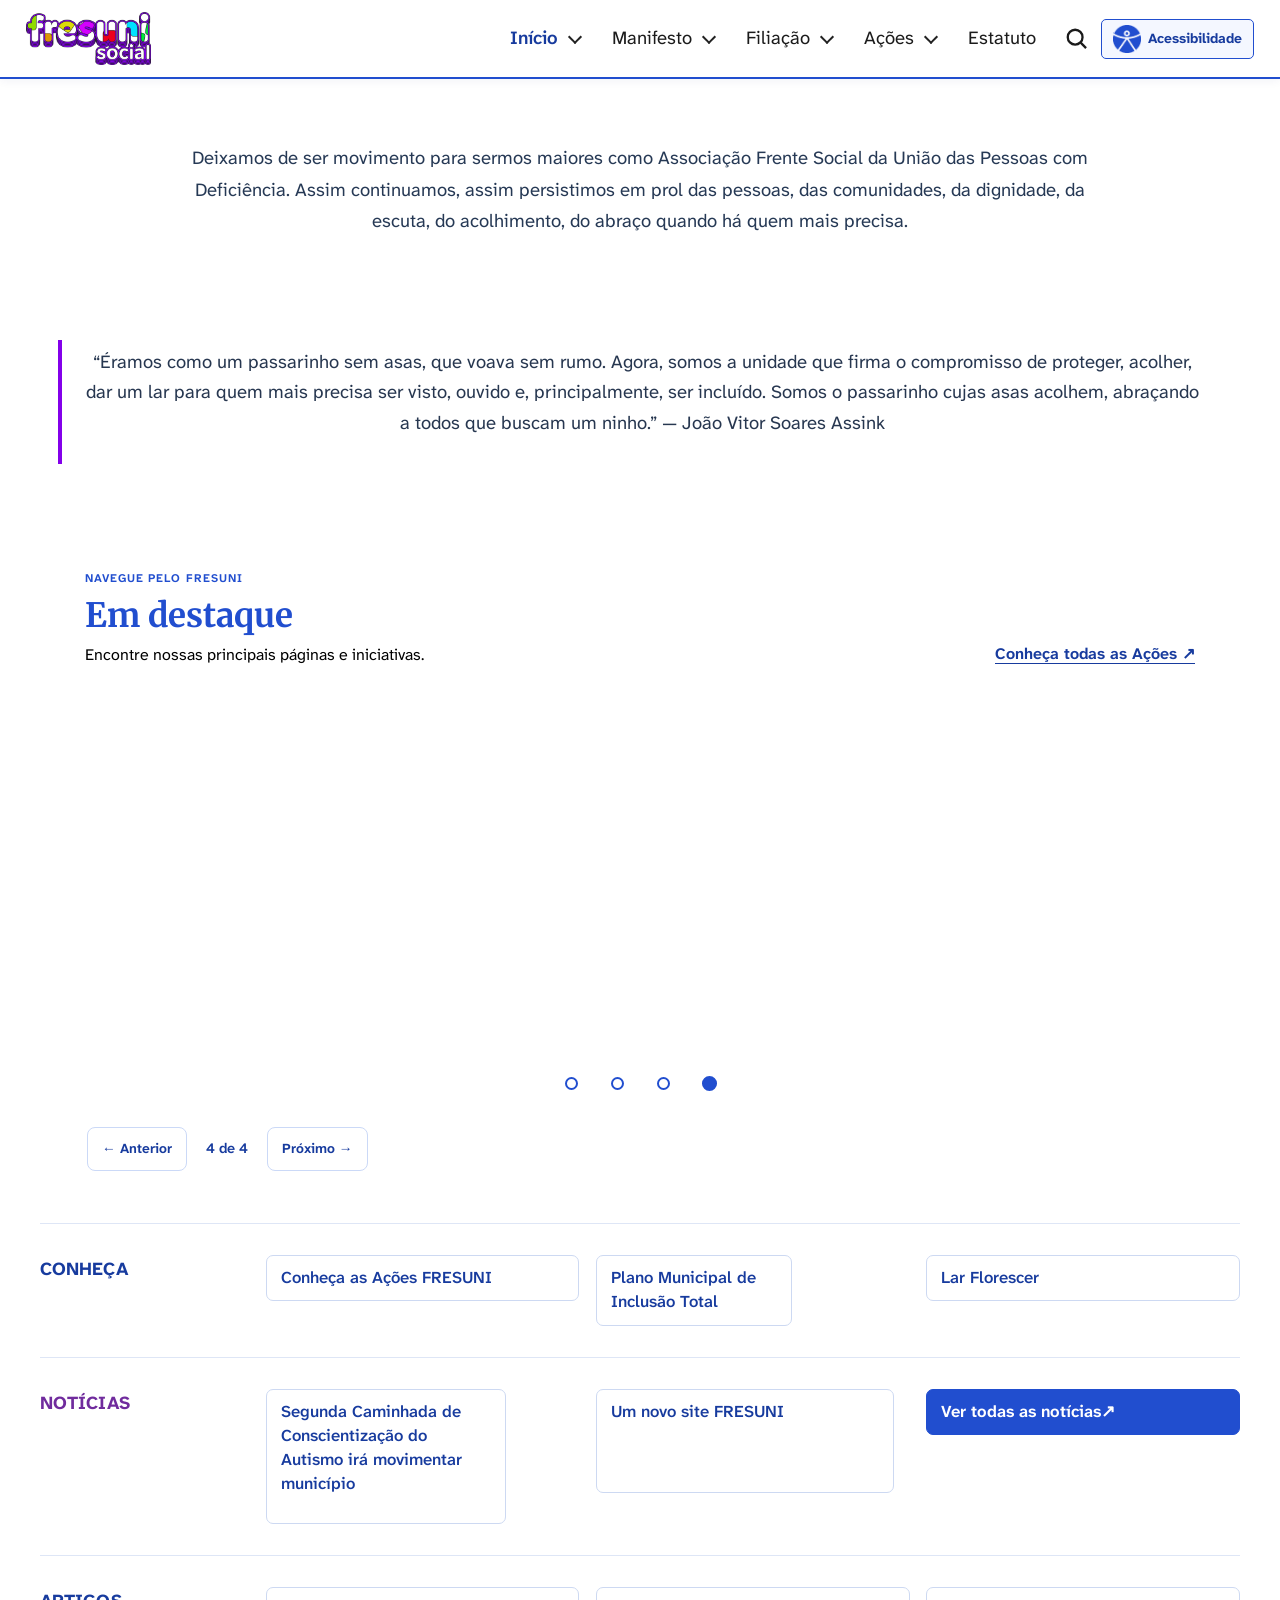
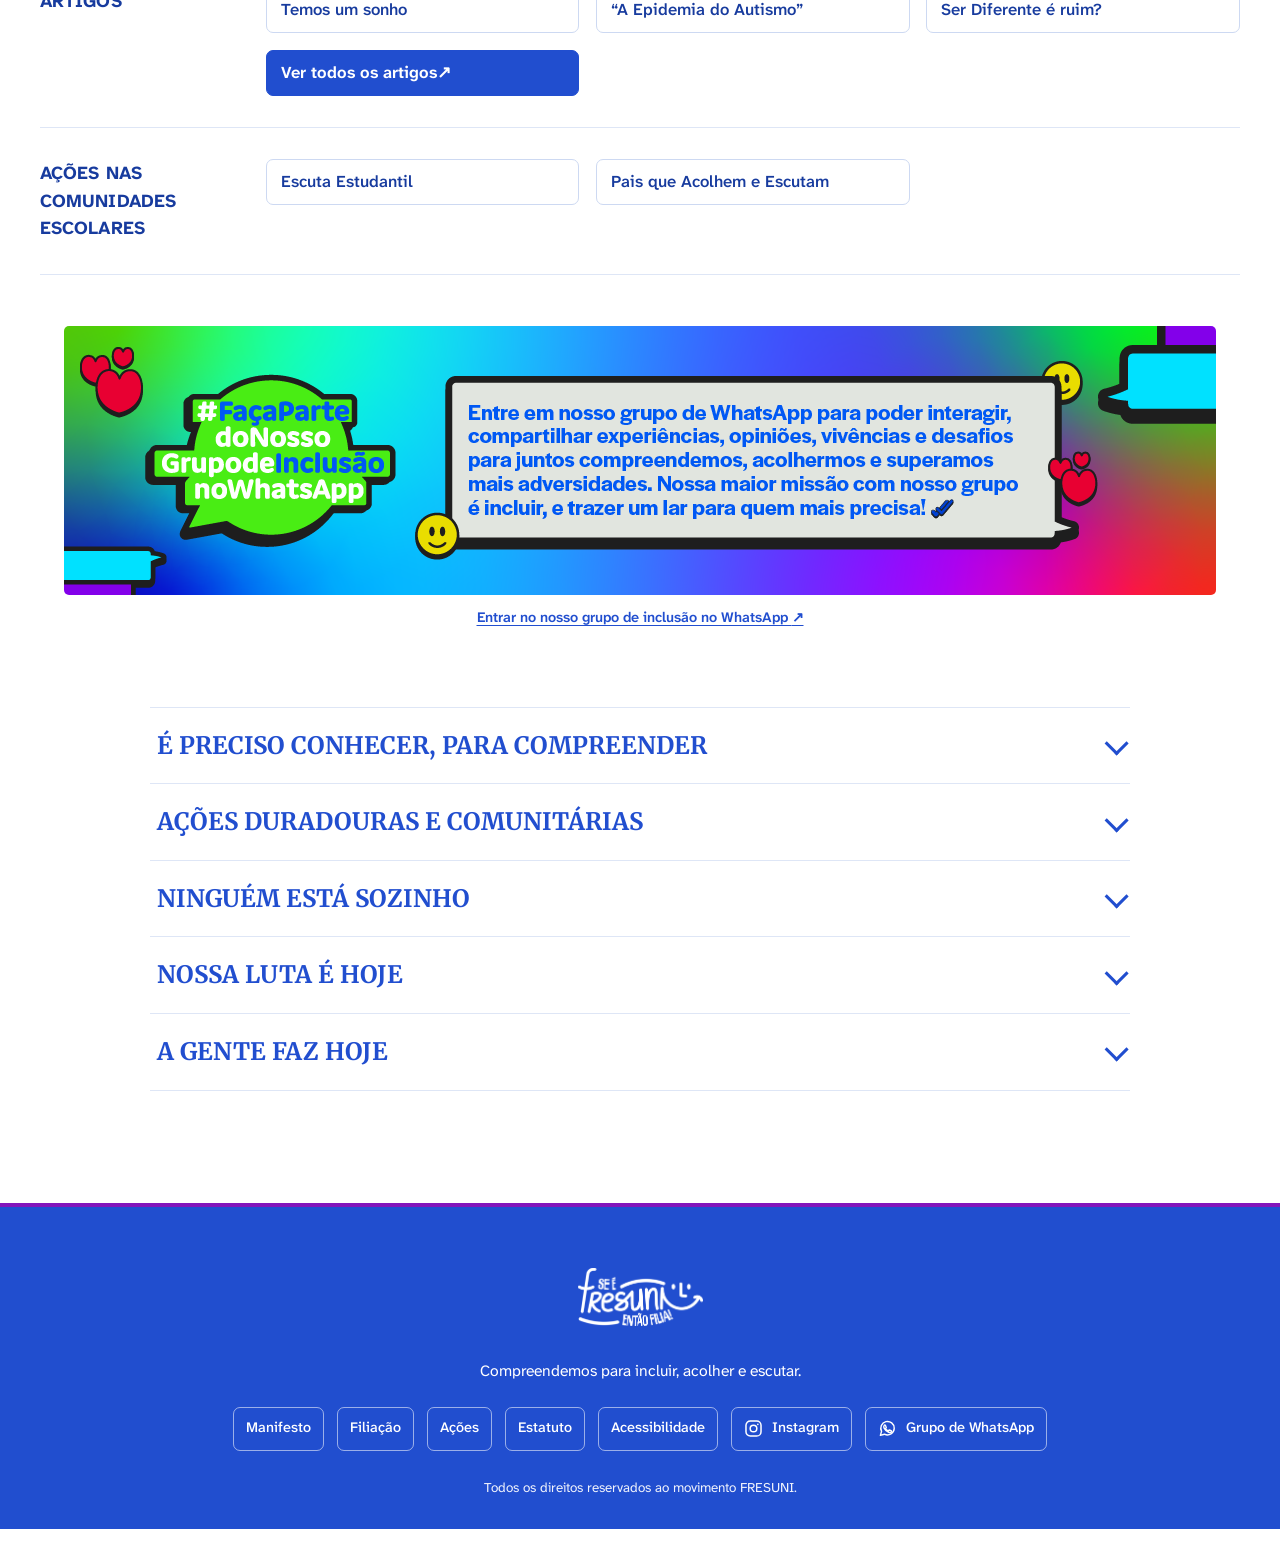
==== commit 43274451: "Atualiza os 13 conselhos previstos em Estatuto e melhora a leitura acessível" ====
--- a/index.html
+++ b/index.html
@@ -1,5 +1,5 @@
 <!doctype html>
-<html lang="pt-BR" style="--text-scale: 1.1; font-size: 17.6px;" data-lt-installed="true" class="js-motion"><head>
+<html lang="pt-BR" class="js-motion"><head>
 <meta charset="utf-8">
 <meta content="width=device-width,initial-scale=1" name="viewport">
 <meta content="#214ECF" name="theme-color">
@@ -734,7 +734,25 @@
 @media print{
  .site-header .header-inner>.brand img,.site-footer .footer-inner>.footer-logo img{height:auto!important}
 }
-</style><link rel="stylesheet" href="https://fonts.googleapis.com/css2?family=Atkinson+Hyperlegible+Next:ital,wght@0,200;0,300;0,400;0,500;0,600;0,700;0,800;1,200;1,300;1,400;1,500;1,600;1,700;1,800&amp;family=Merriweather:ital,wght@0,300..900;1,300..900&amp;display=swap"><style id="fresuni-extra-effects">.directory-links > [data-fresuni-block="quick-item"],.directory-links > [data-fresuni-block="text"]{min-width:0;max-width:100%;overflow-wrap:anywhere} @media(prefers-reduced-motion:no-preference){.js-motion [data-fresuni-motion]:not([data-fresuni-motion="none"]):not(.is-visible){opacity:0}.js-motion [data-fresuni-motion="slide"]:not(.is-visible){transform:translateY(24px)}.js-motion [data-fresuni-motion="zoom"]:not(.is-visible){transform:scale(.96)}.js-motion [data-fresuni-motion="left"]:not(.is-visible){transform:translateX(-24px)}.js-motion [data-fresuni-motion="right"]:not(.is-visible){transform:translateX(24px)}.js-motion [data-fresuni-motion]:not([data-fresuni-motion="none"]){transition:opacity var(--fresuni-motion-duration,650ms) ease,transform var(--fresuni-motion-duration,650ms) ease}.js-motion [data-fresuni-motion].is-visible{opacity:1;transform:none}}@media(prefers-reduced-motion:reduce){[data-fresuni-motion]{opacity:1!important;transform:none!important;transition:none!important}}</style></head>
+</style><link rel="stylesheet" href="https://fonts.googleapis.com/css2?family=Atkinson+Hyperlegible+Next:ital,wght@0,200;0,300;0,400;0,500;0,600;0,700;0,800;1,200;1,300;1,400;1,500;1,600;1,700;1,800&amp;family=Merriweather:ital,wght@0,300..900;1,300..900&amp;display=swap"><style id="fresuni-extra-effects">.directory-links > [data-fresuni-block="quick-item"],.directory-links > [data-fresuni-block="text"]{min-width:0;max-width:100%;overflow-wrap:anywhere} @media(prefers-reduced-motion:no-preference){.js-motion [data-fresuni-motion]:not([data-fresuni-motion="none"]):not(.is-visible){opacity:0}.js-motion [data-fresuni-motion="slide"]:not(.is-visible){transform:translateY(24px)}.js-motion [data-fresuni-motion="zoom"]:not(.is-visible){transform:scale(.96)}.js-motion [data-fresuni-motion="left"]:not(.is-visible){transform:translateX(-24px)}.js-motion [data-fresuni-motion="right"]:not(.is-visible){transform:translateX(24px)}.js-motion [data-fresuni-motion]:not([data-fresuni-motion="none"]){transition:opacity var(--fresuni-motion-duration,650ms) ease,transform var(--fresuni-motion-duration,650ms) ease}.js-motion [data-fresuni-motion].is-visible{opacity:1;transform:none}}@media(prefers-reduced-motion:reduce){[data-fresuni-motion]{opacity:1!important;transform:none!important;transition:none!important}}</style><style id="fresuni-councils-typography-accessibility-2026">
+body{font-family:'Atkinson Hyperlegible Next',Arial,sans-serif}
+.fresuni-council-list{list-style:decimal;padding-left:1.9rem;margin:1.4rem 0 2rem;max-width:900px}
+.fresuni-council-list>li{padding:.35rem 0 1.05rem .2rem;margin:0 0 1rem;border-bottom:1px solid var(--line,#ddd);overflow-wrap:anywhere}
+.fresuni-council-list>li::marker{color:var(--purple,#214ECF);font-weight:700}
+.fresuni-council-list h2{font-family:Merriweather,Georgia,serif;font-size:clamp(1.04rem,1.6vw,1.22rem);line-height:1.45;margin:0 0 .45rem;color:var(--purple,#214ECF)}
+.fresuni-council-list p{padding:0;border-bottom:0;margin:0 0 .65rem;line-height:1.7}
+.fresuni-council-actions{display:flex;align-items:baseline;flex-wrap:wrap;gap:.35rem .75rem;font-size:.93rem;line-height:1.65}
+.fresuni-council-actions a{overflow-wrap:anywhere}
+.fresuni-council-related-label{font-weight:600}
+html.dark-mode .fresuni-council-list>li{border-color:#53485a}
+.access-row{flex-wrap:wrap}
+.stepper{align-items:center;flex-wrap:wrap}
+.fresuni-font-percent{display:inline-block;min-width:3.2rem;text-align:center;font-variant-numeric:tabular-nums;font-weight:700}
+.stepper button:disabled{opacity:.55;cursor:not-allowed}
+html.reading-spaced .site-page :is(p,li,figcaption,blockquote){line-height:1.8!important;letter-spacing:.04em!important;word-spacing:.09em!important}
+html.reading-spaced .site-page .prose p{margin-bottom:1.5em!important}
+@media(max-width:560px){.fresuni-council-list{padding-left:1.55rem}.fresuni-council-list>li{padding-left:0}.fresuni-council-actions{display:block}.fresuni-council-actions a{display:inline-block;margin:0 .5rem .2rem 0}}
+</style></head>
 <body class="homepage">
 <a class="skip-link" href="#conteudo">Pular para o conteúdo principal</a>
 <header class="site-header" id="topo">
@@ -742,7 +760,7 @@
 <a aria-label="FRESUNI Social — voltar ao início" class="brand" href="#/"><img alt="FRESUNI Social" height="53" src="[data-uri]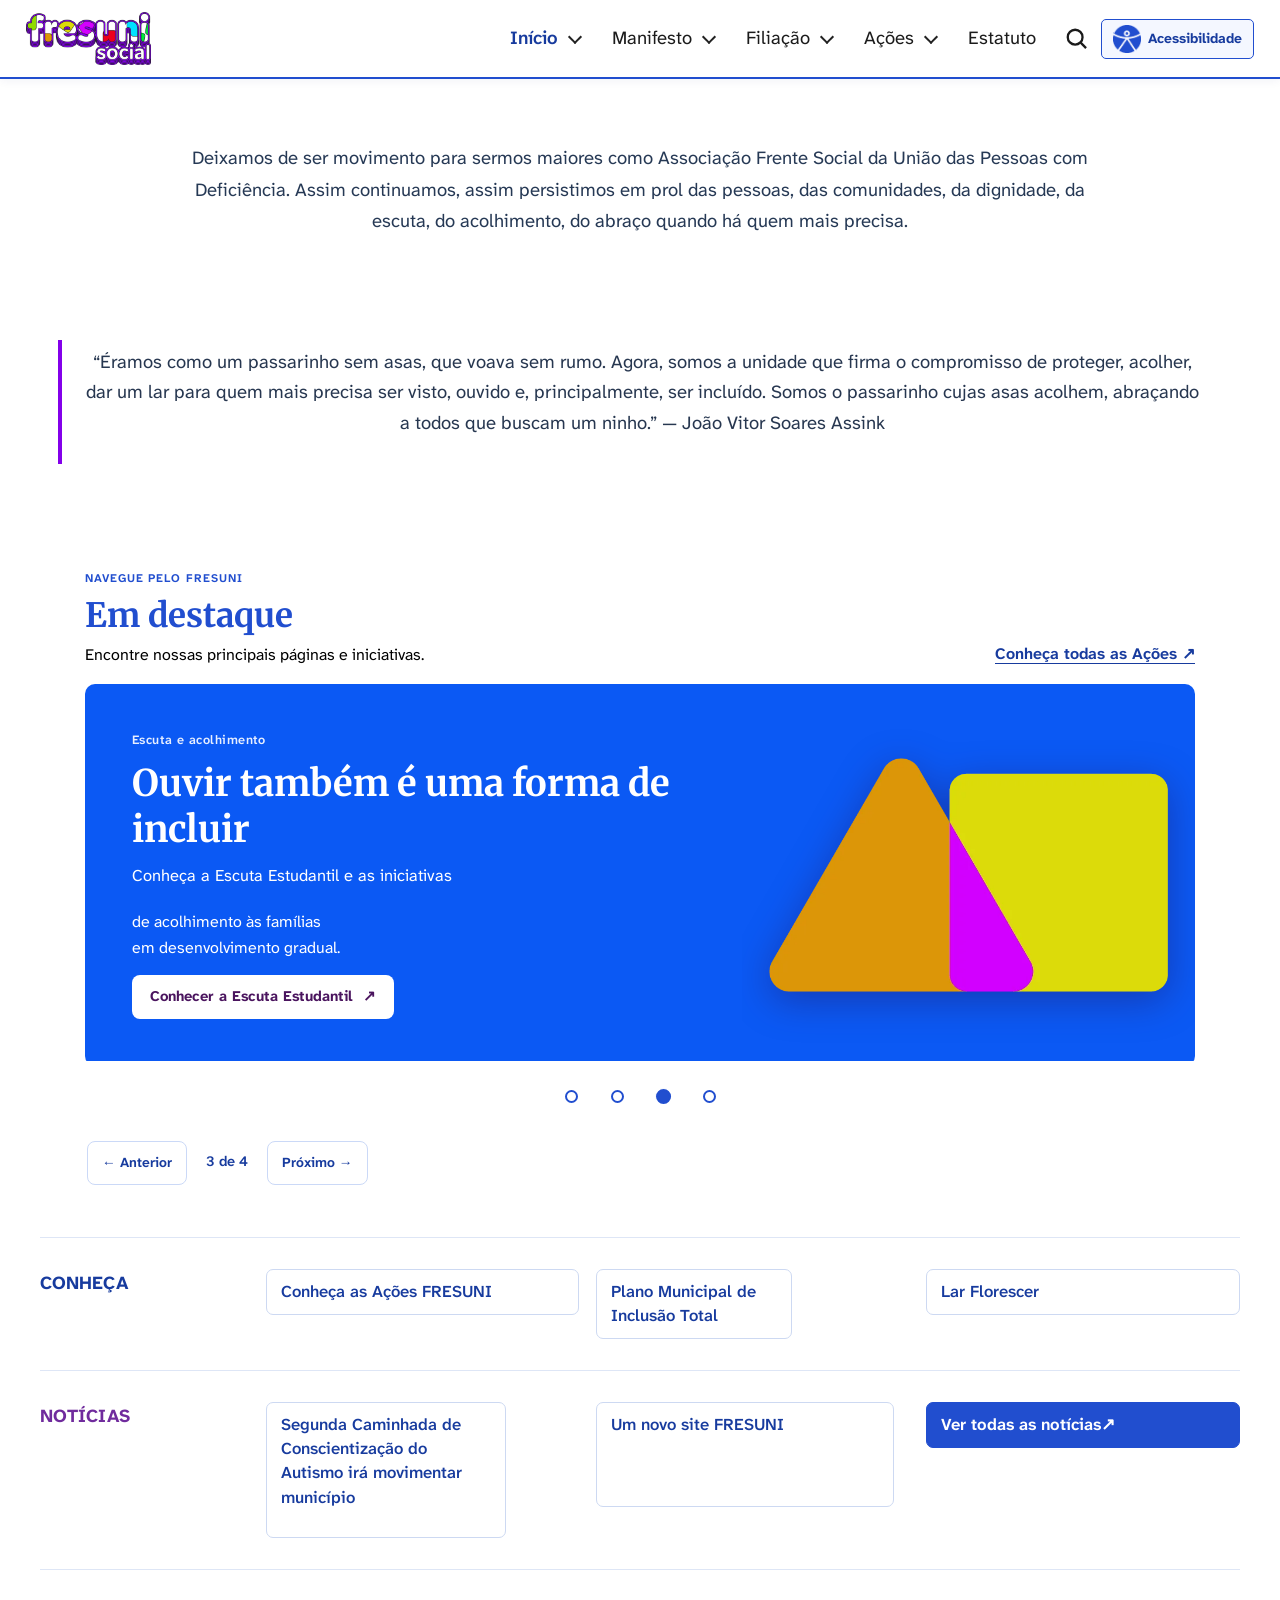
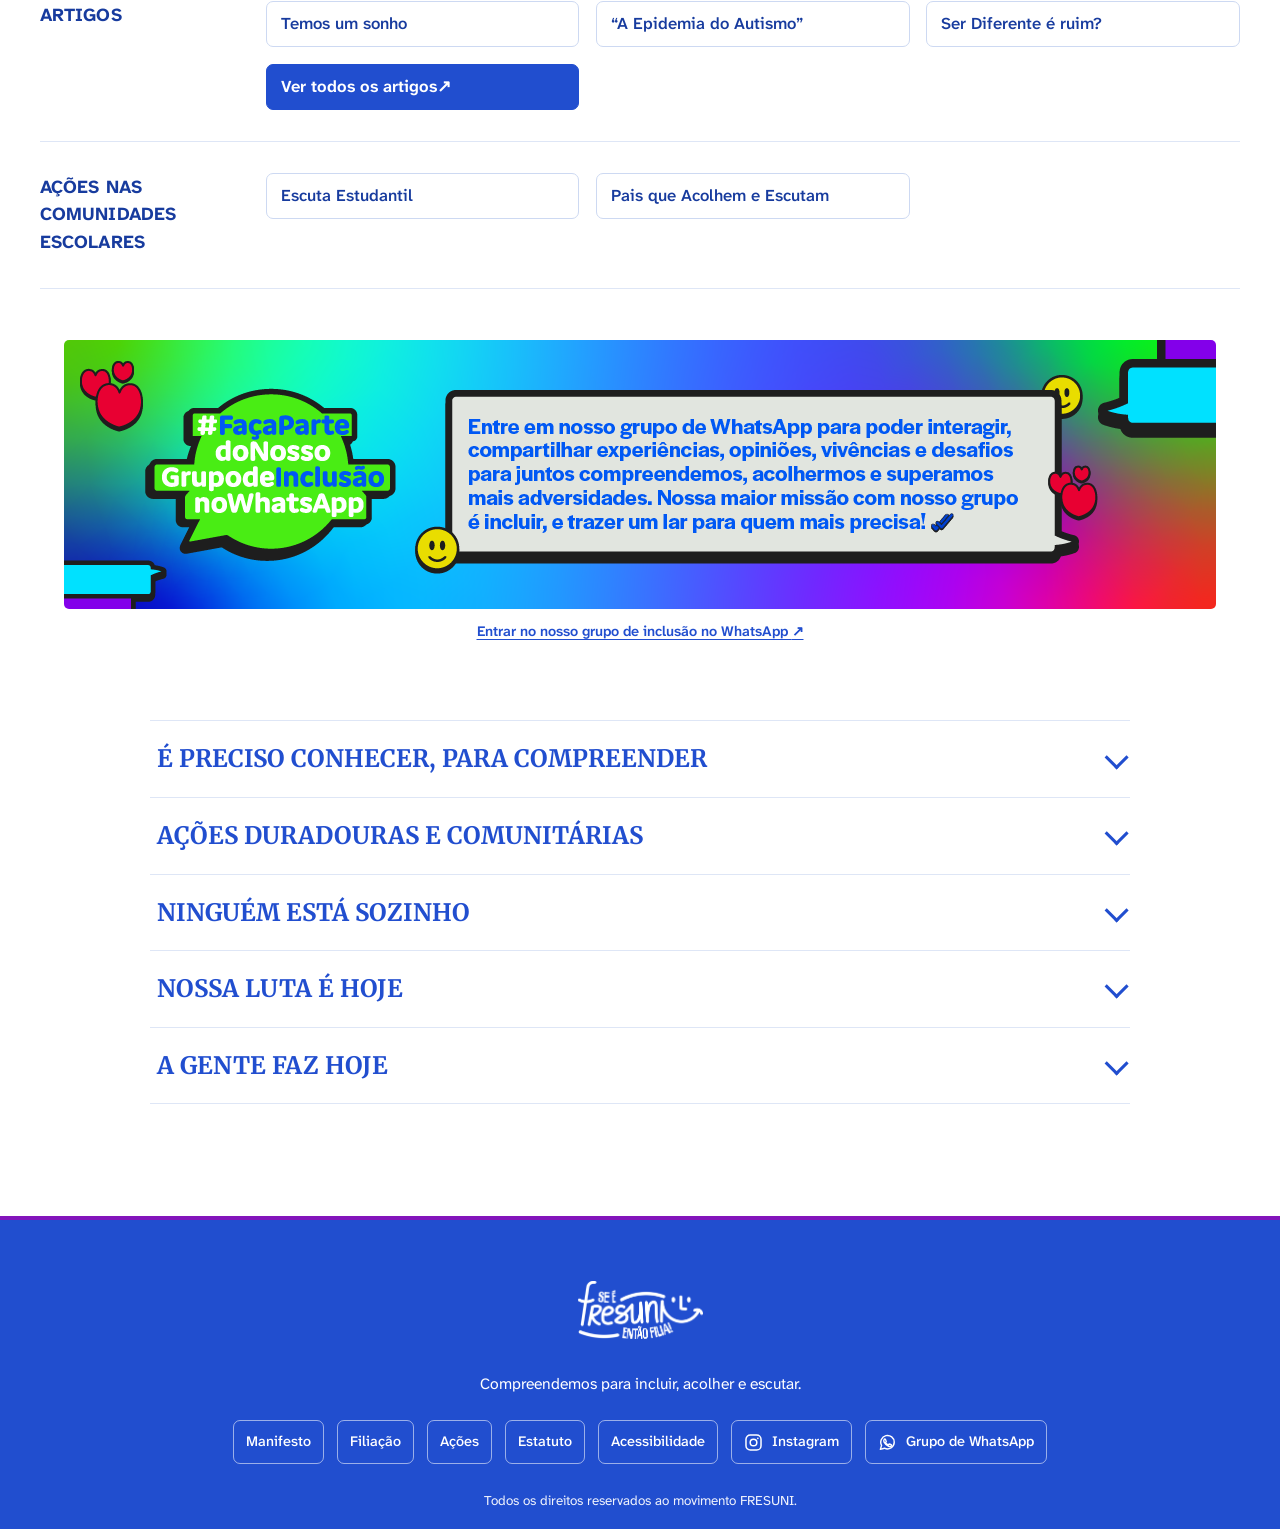
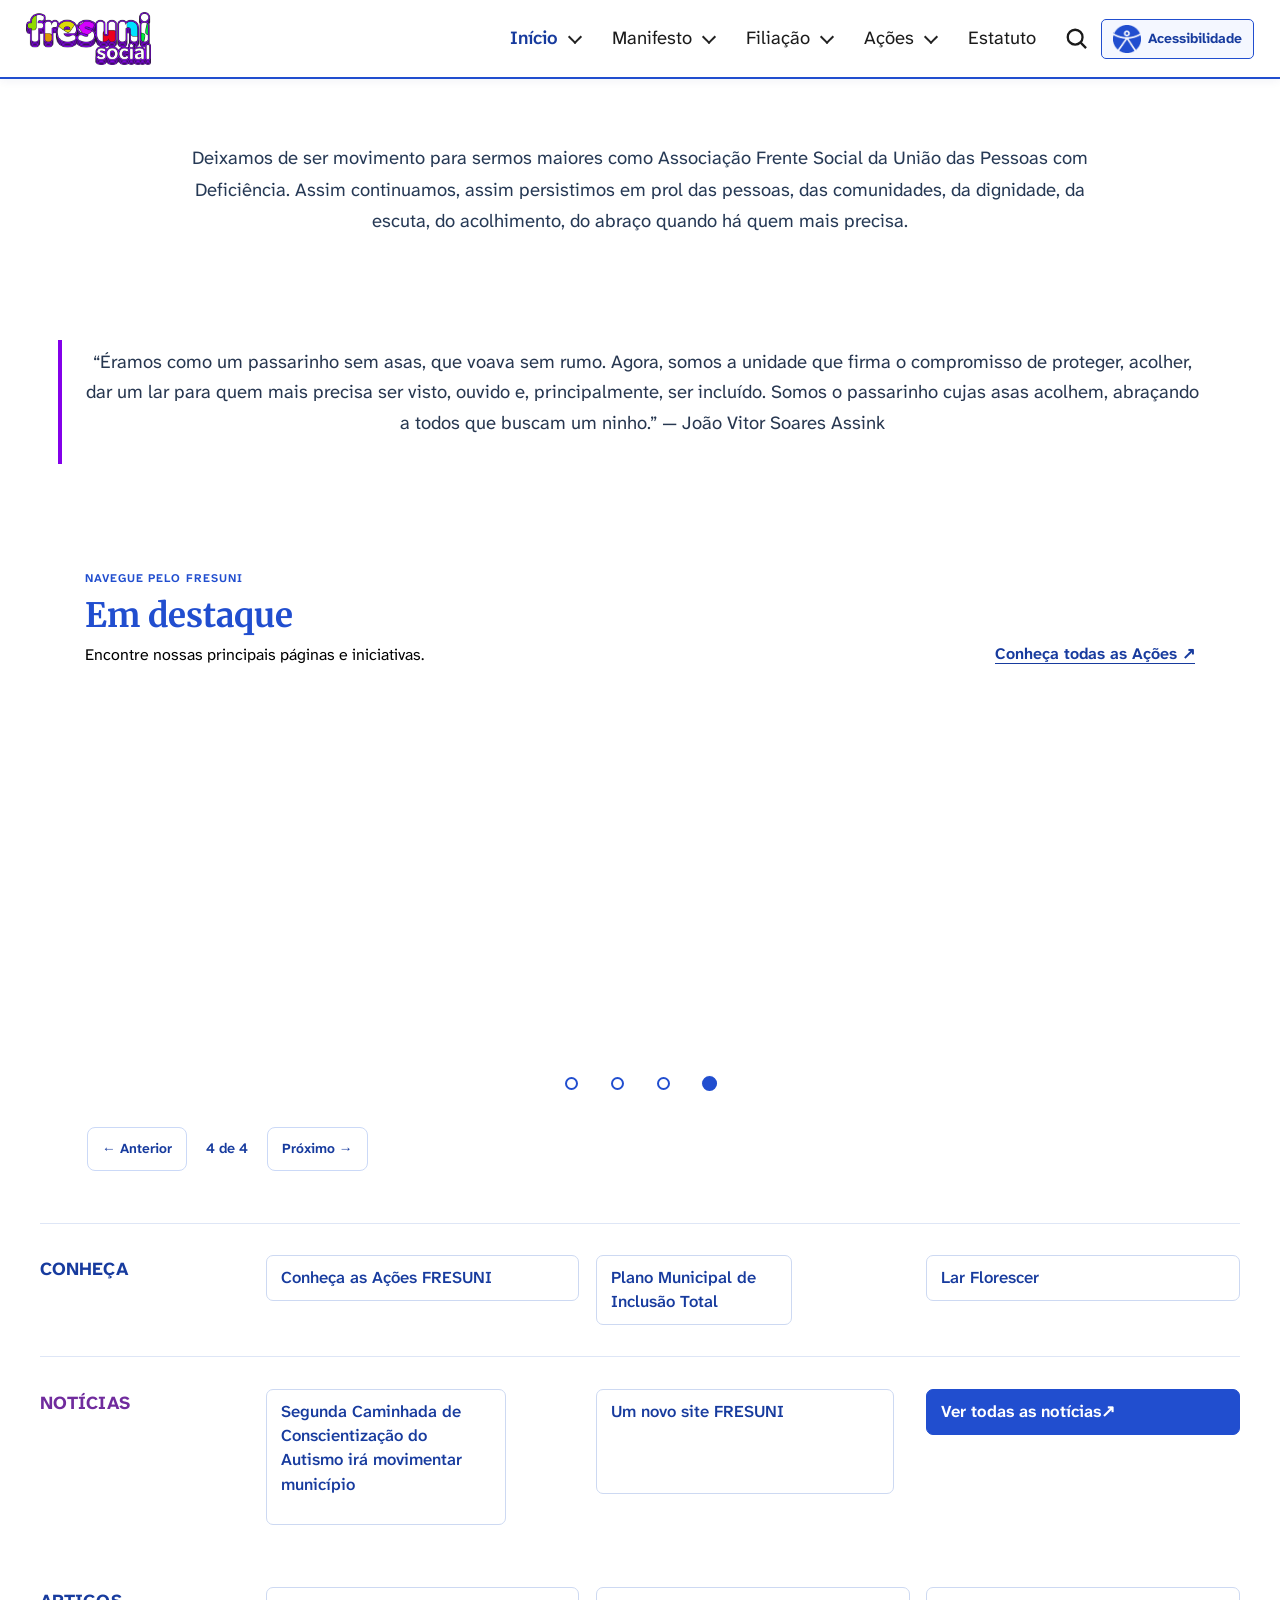
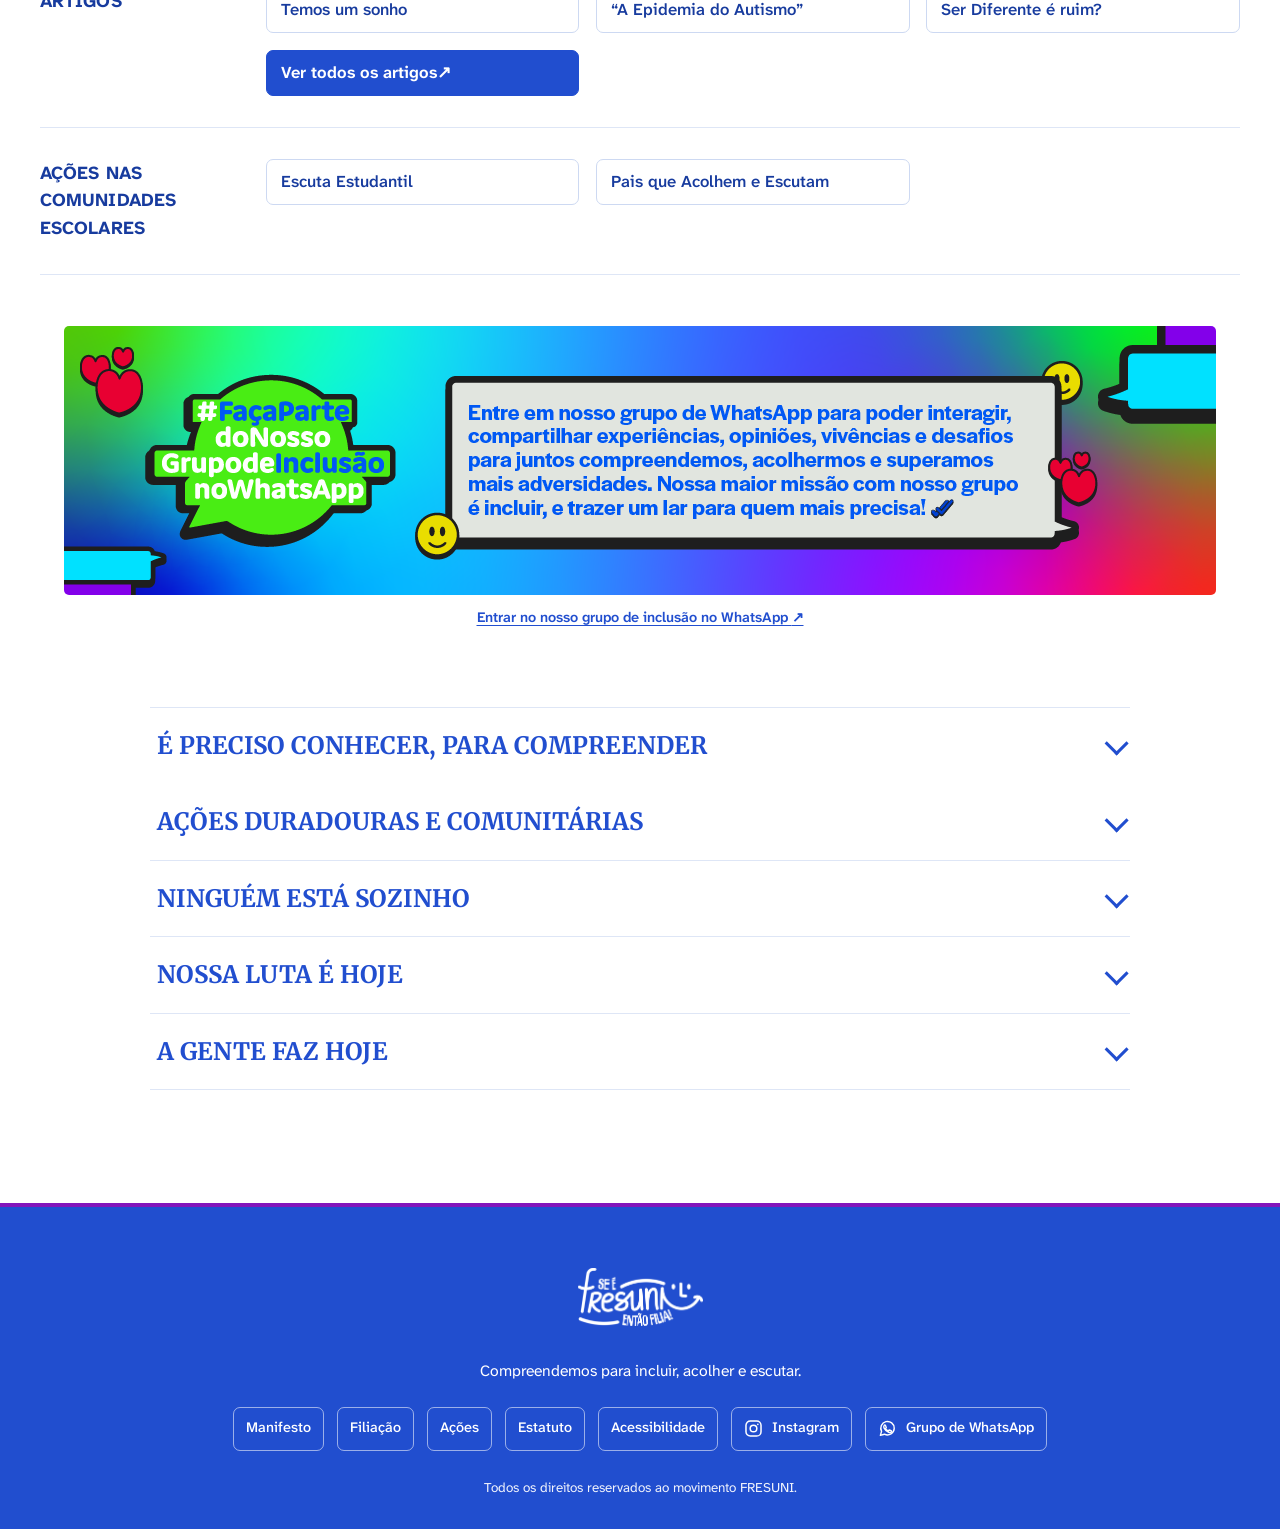
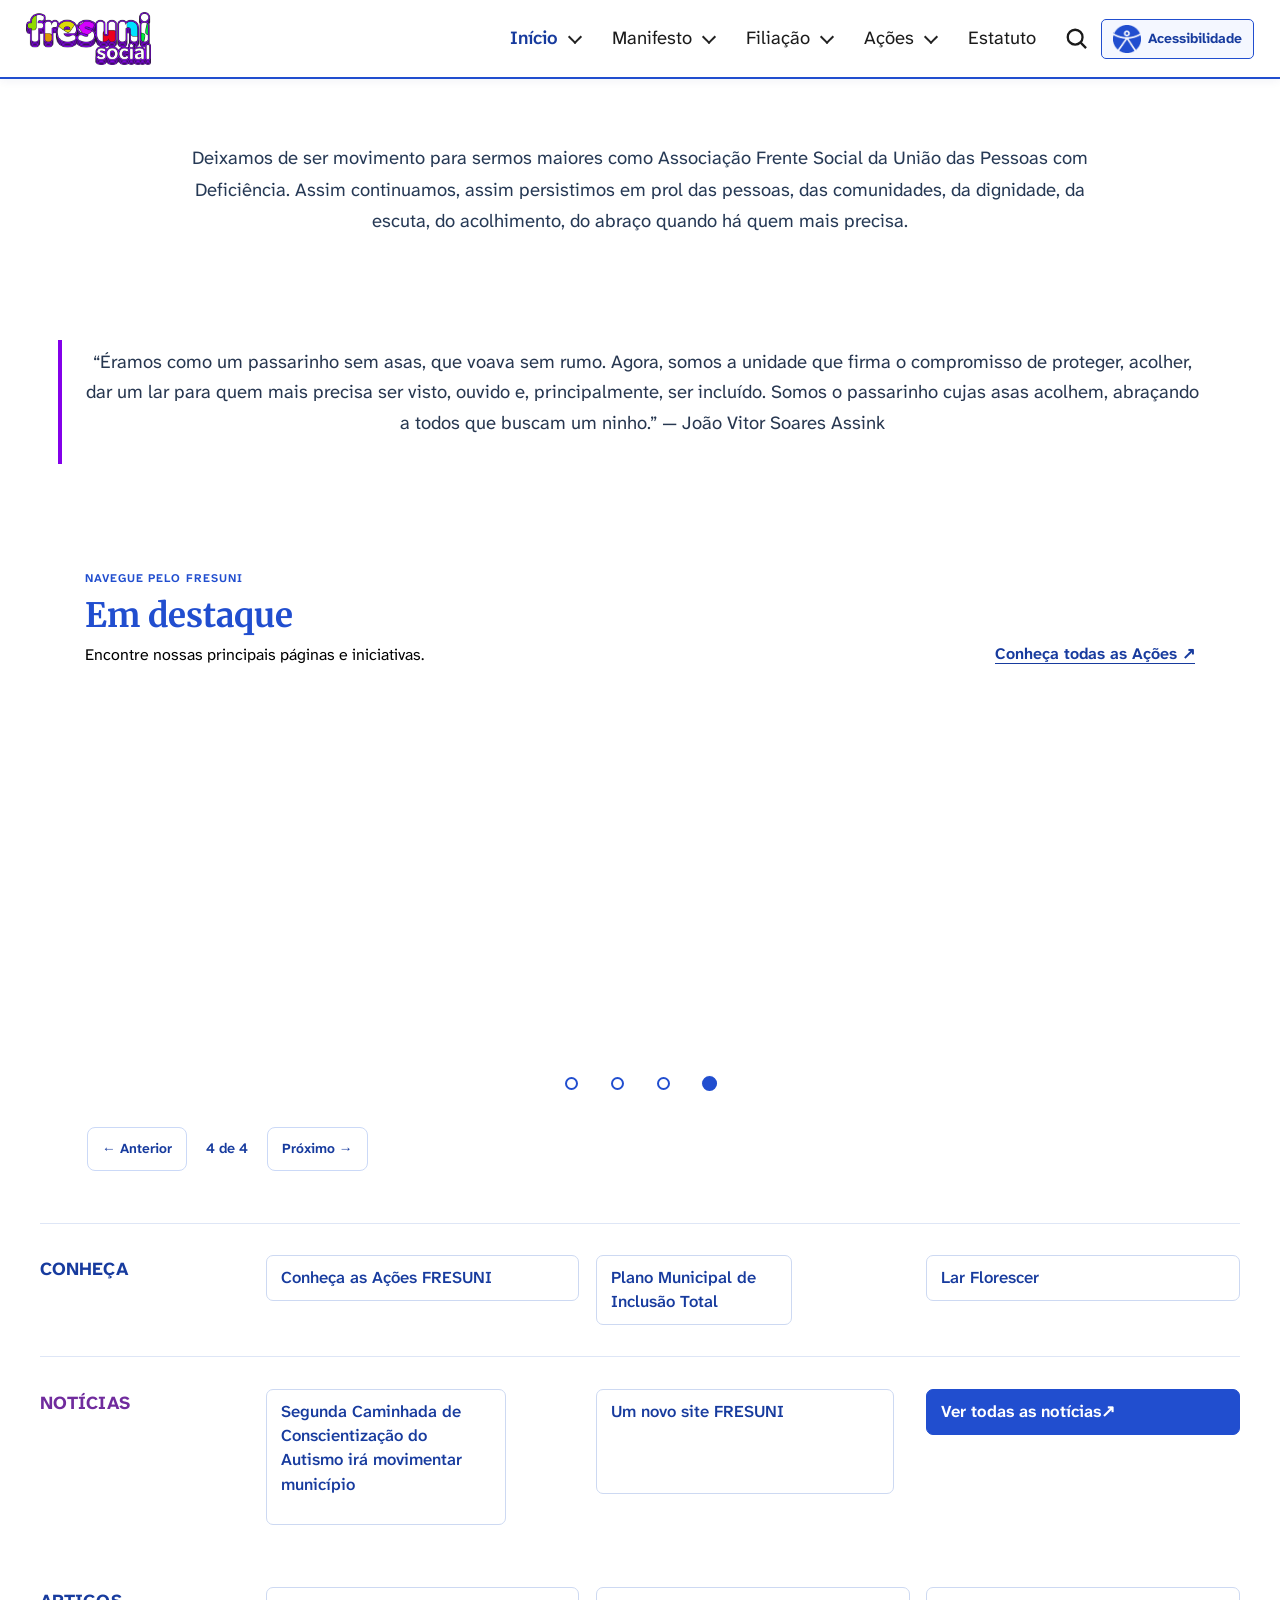
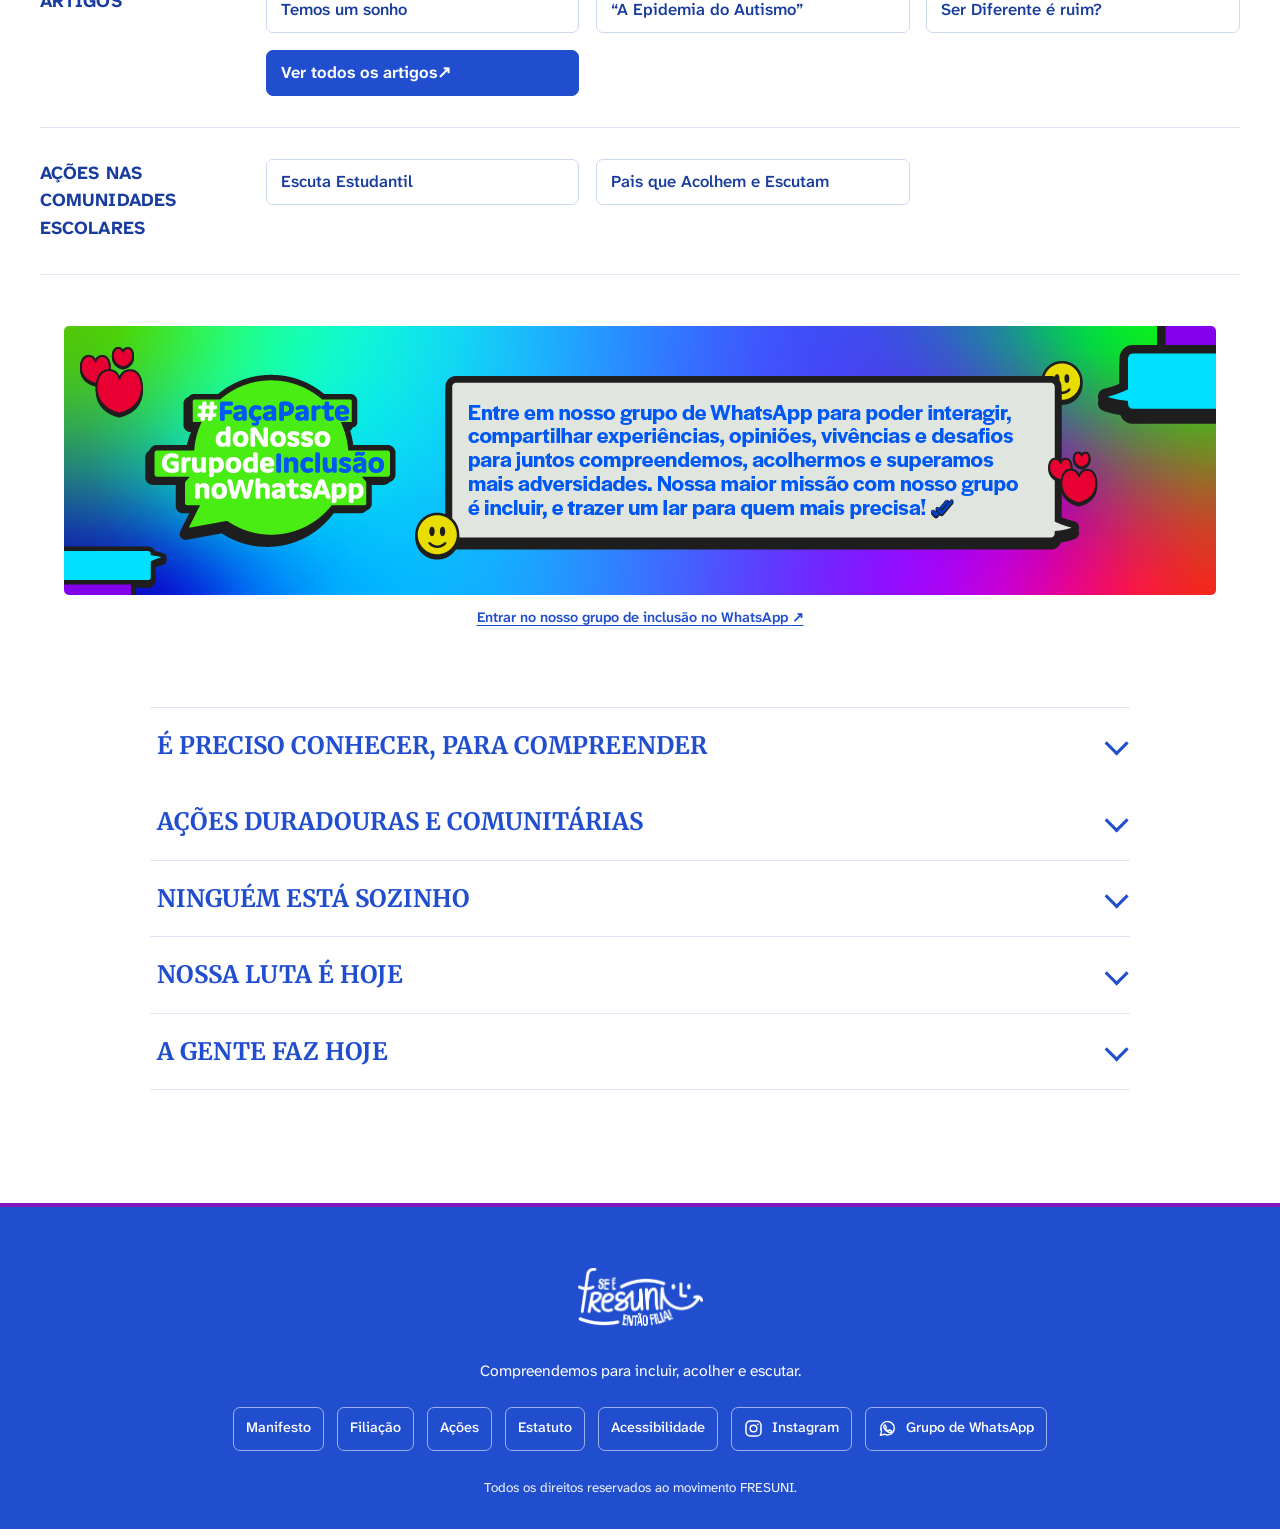
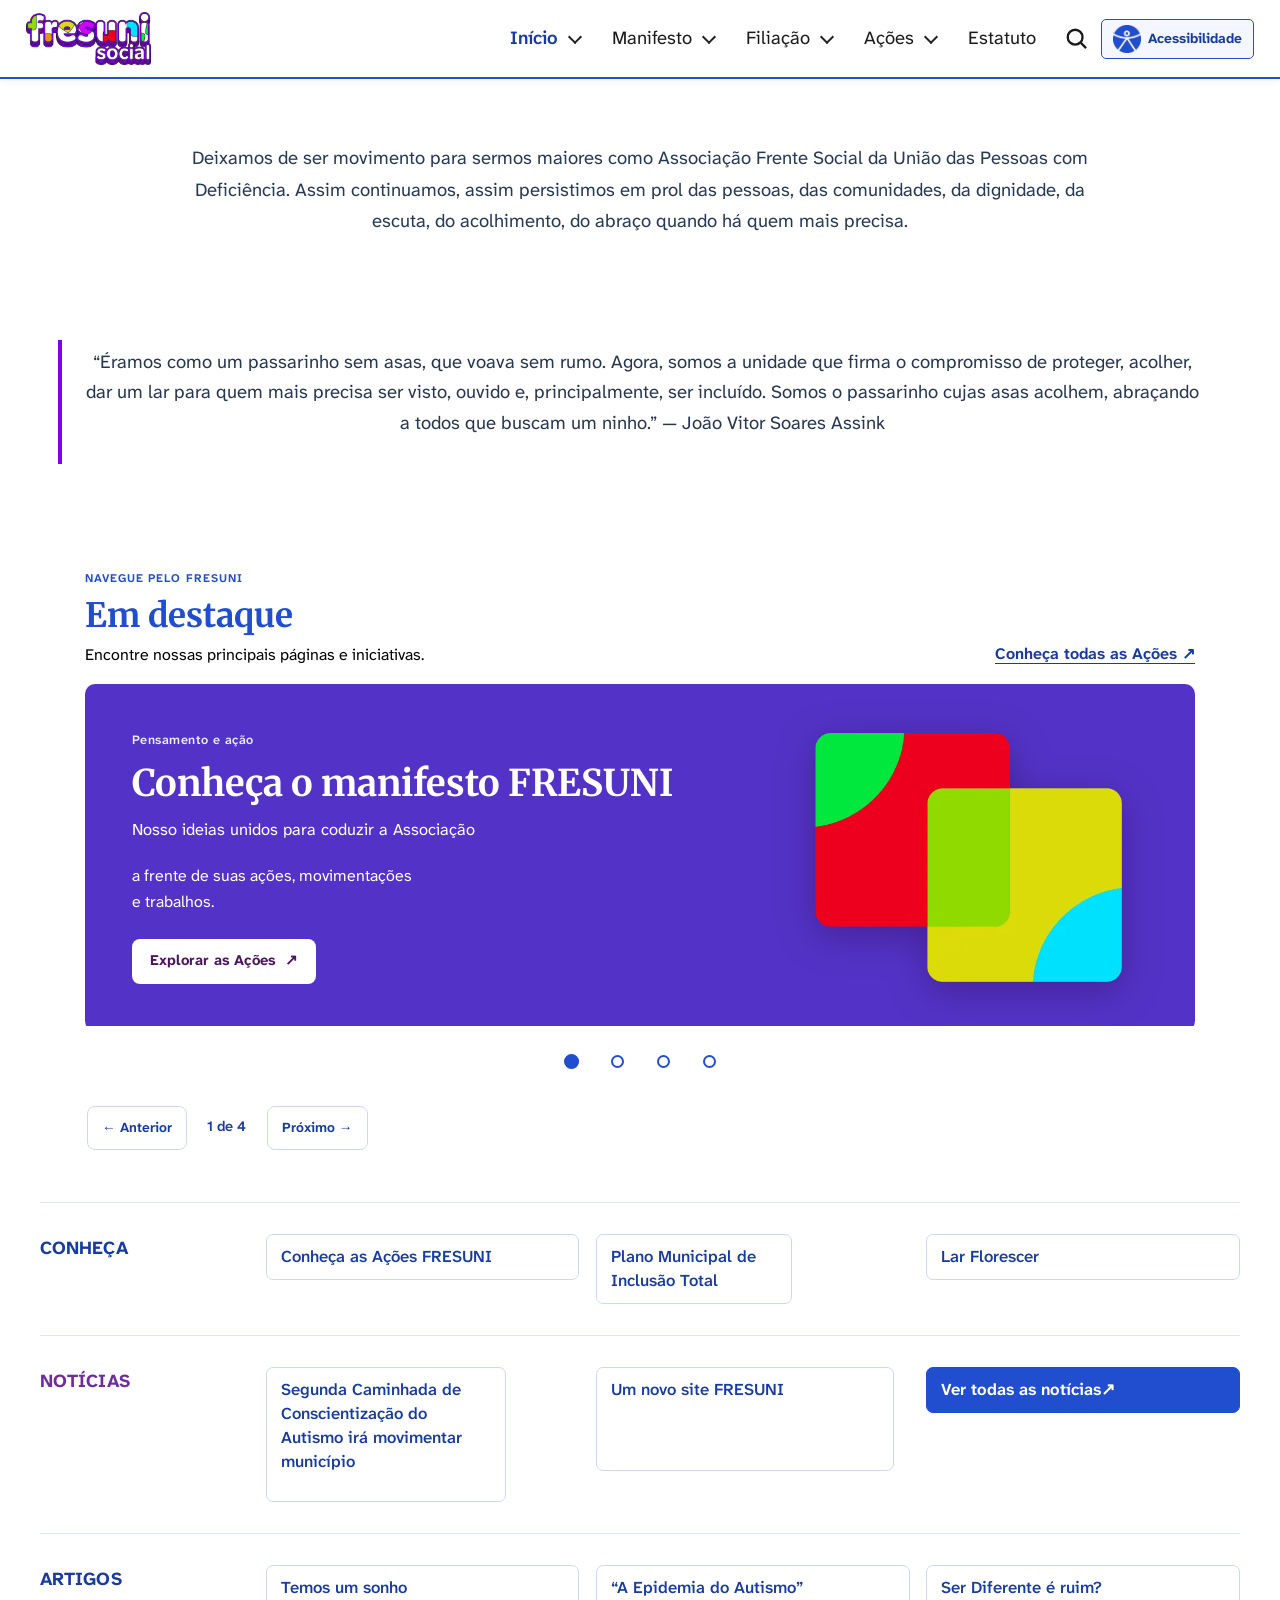
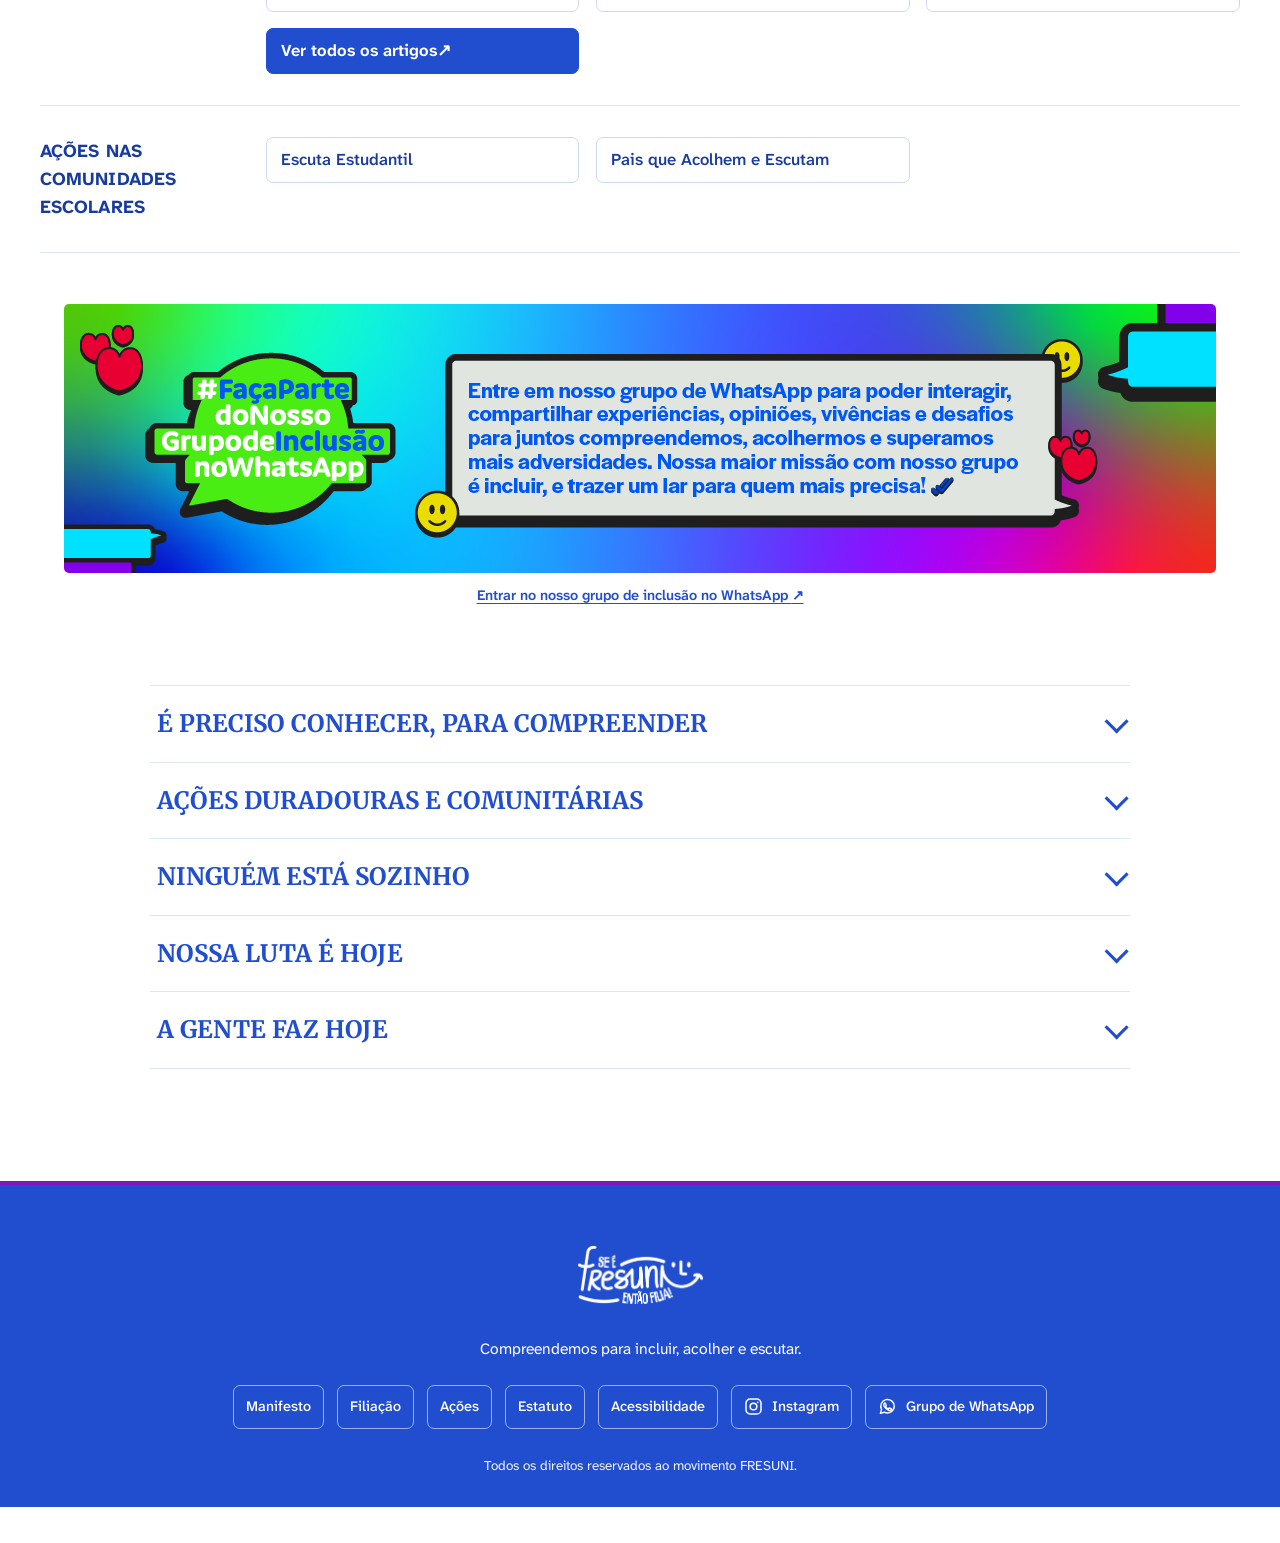
